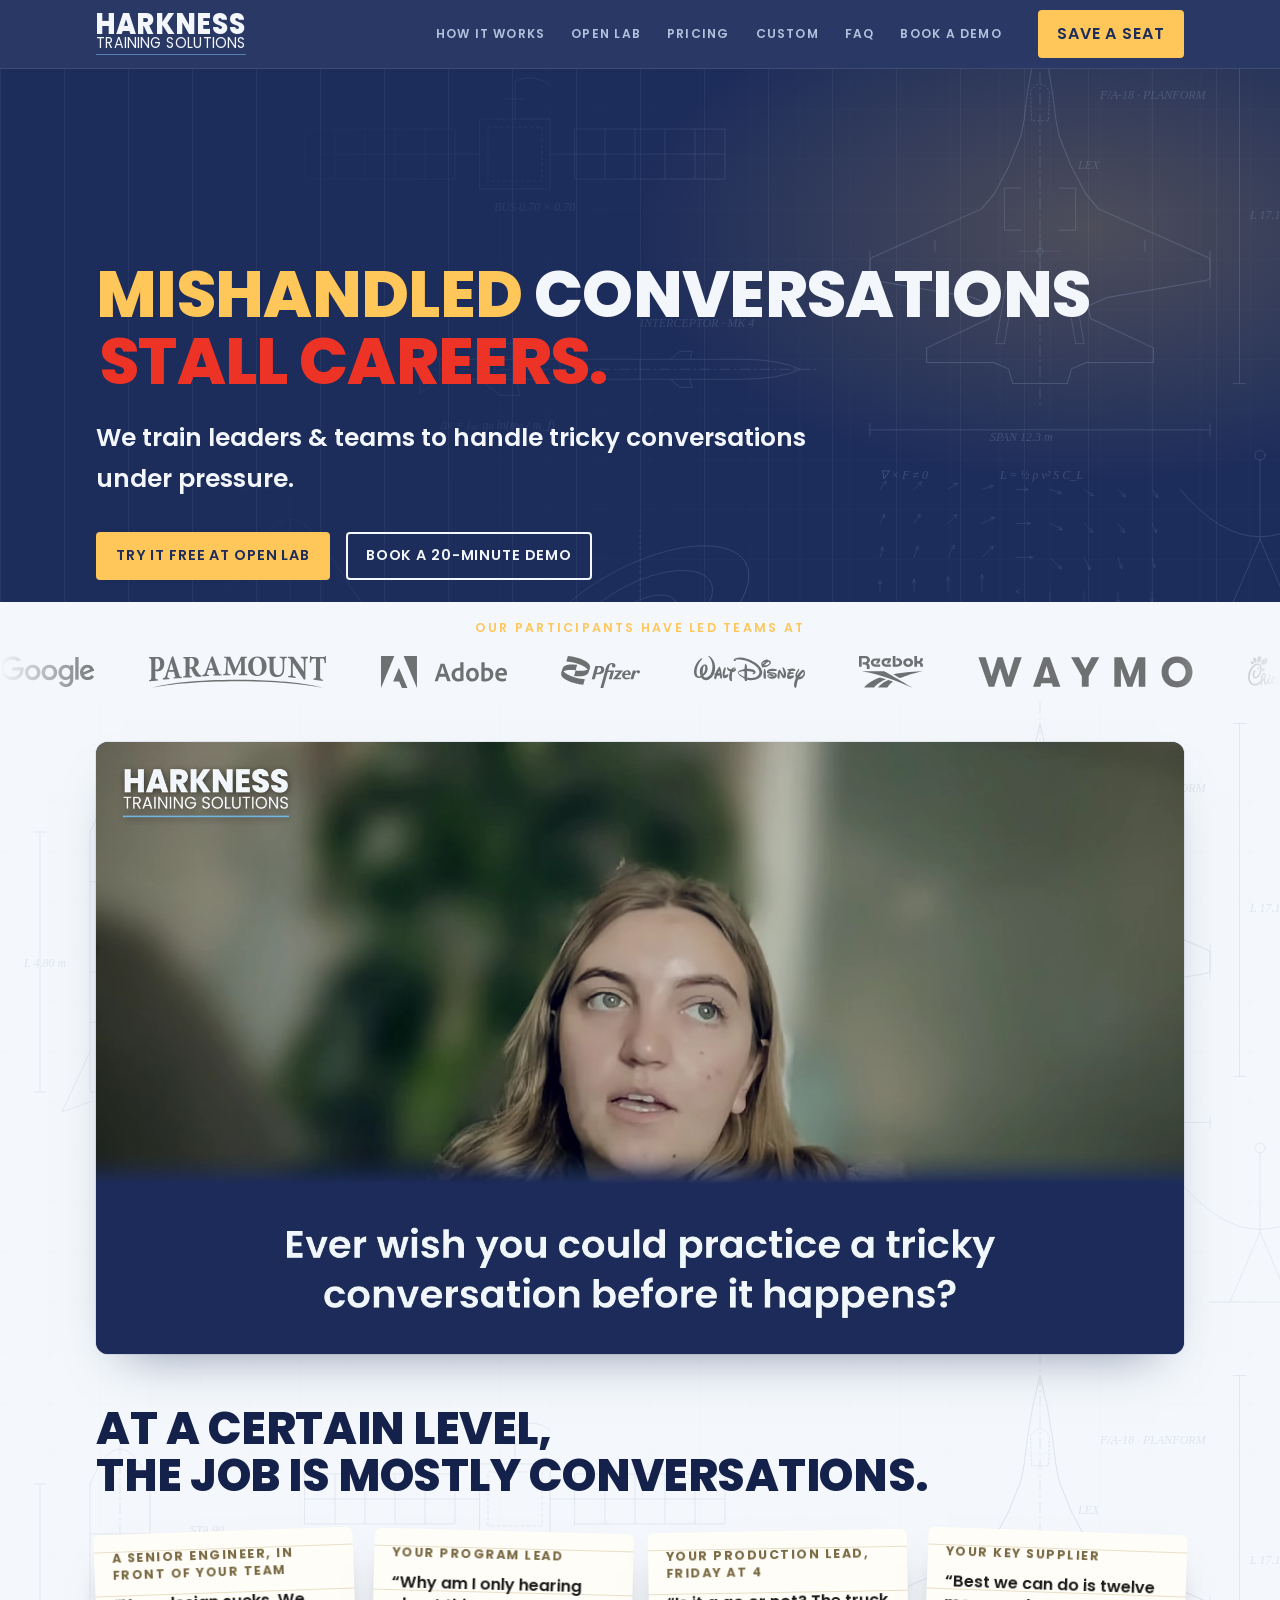
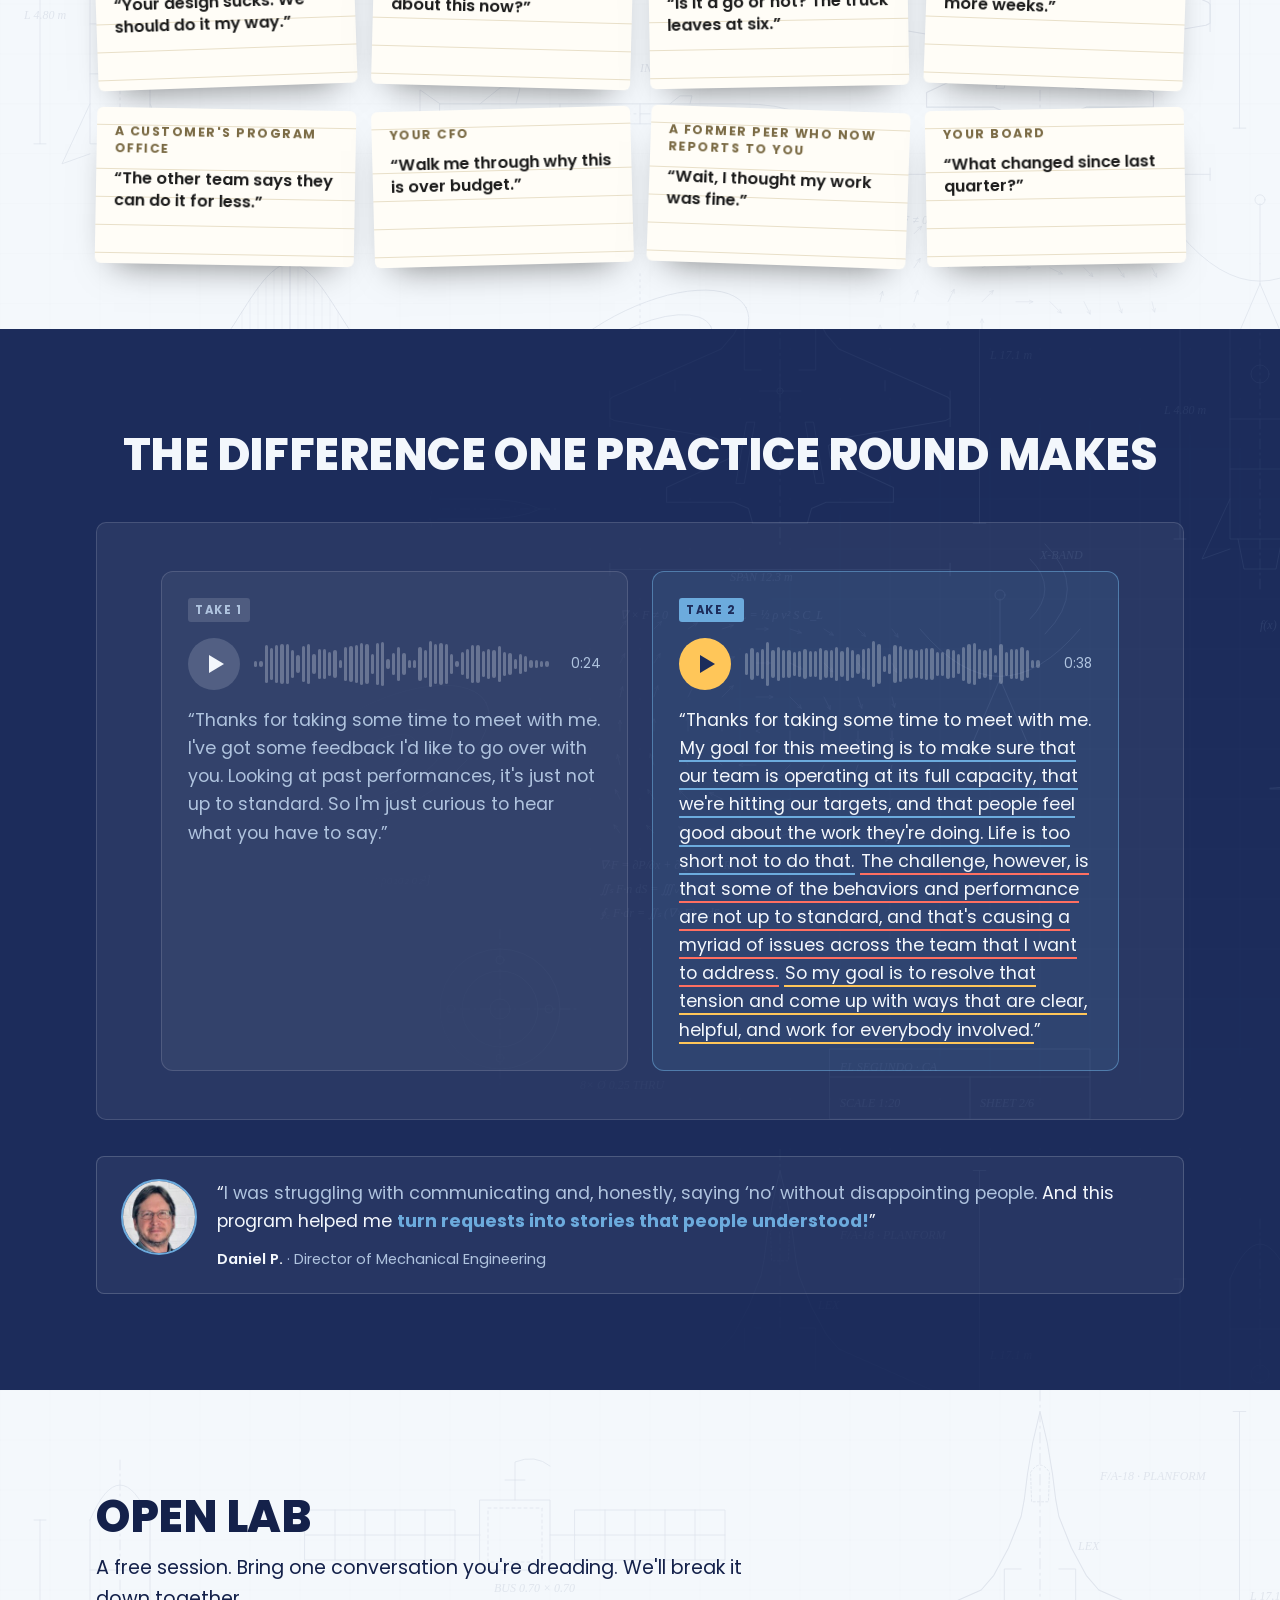
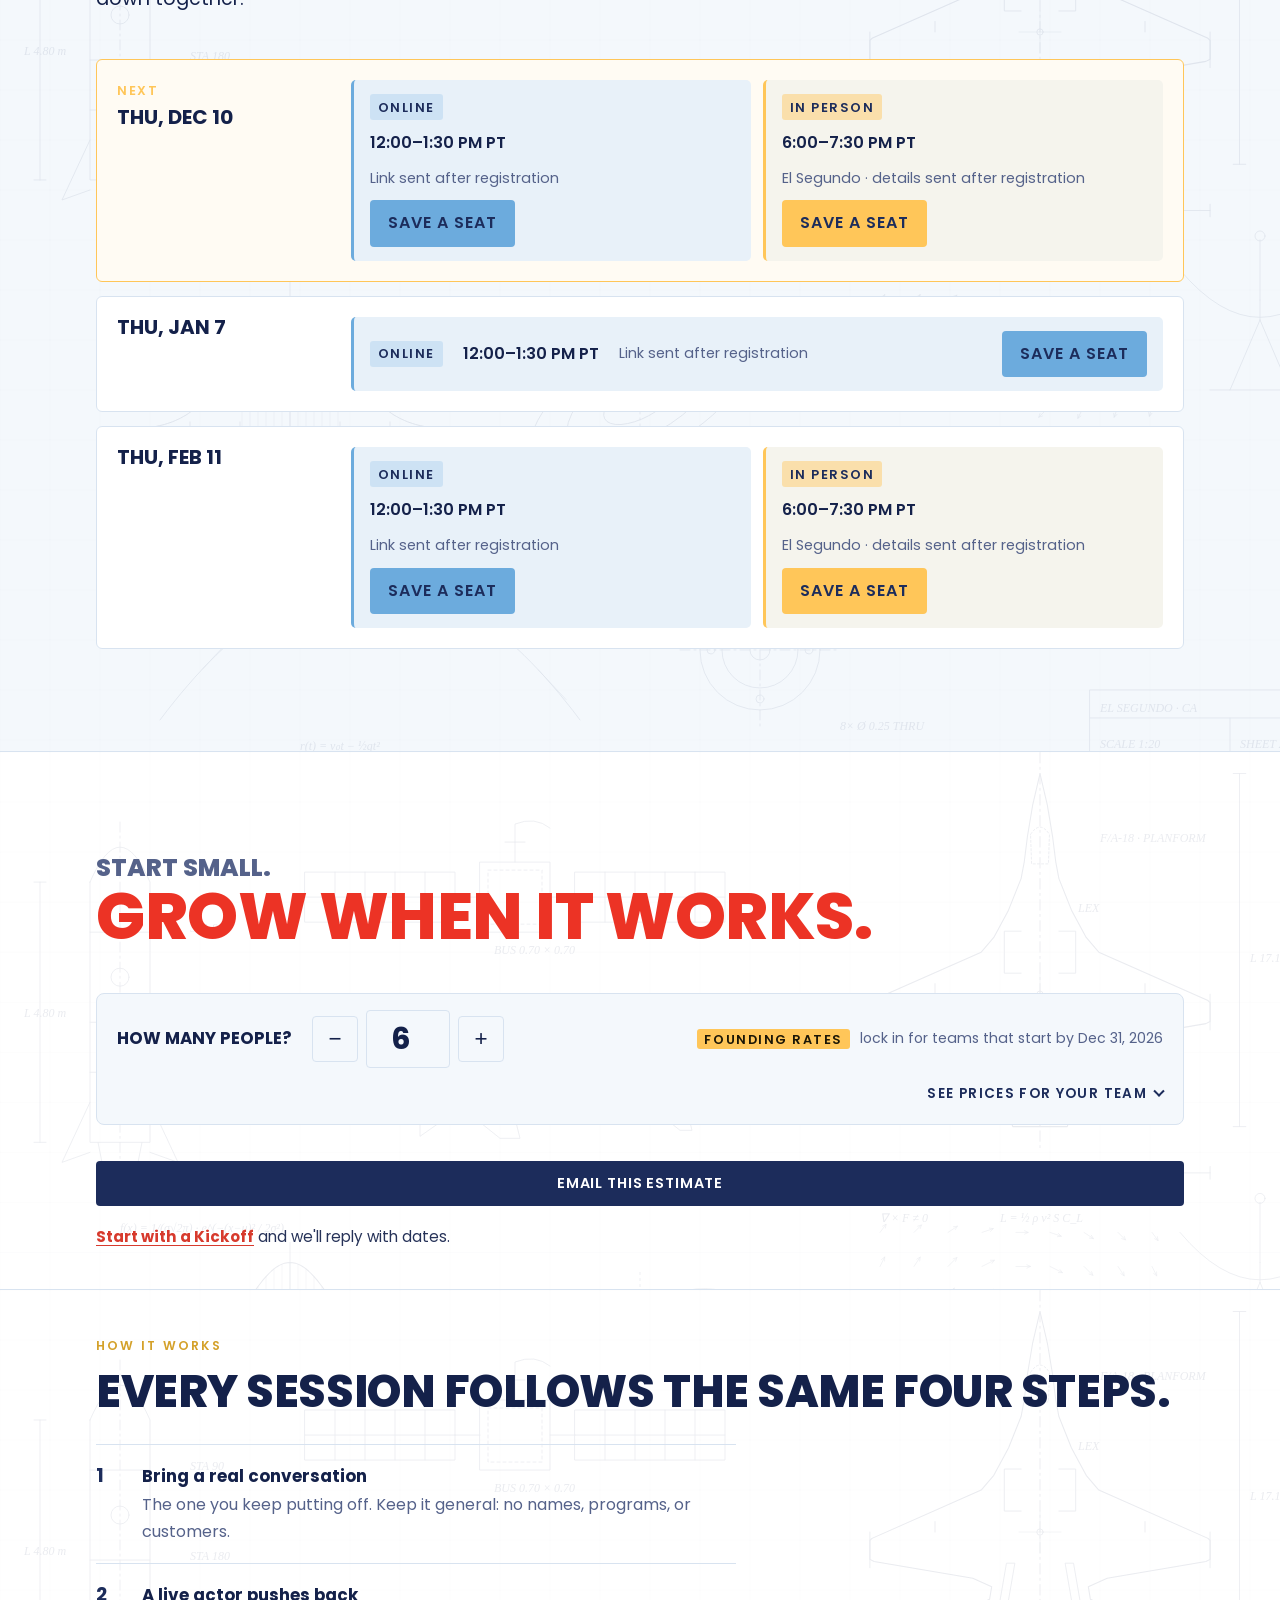
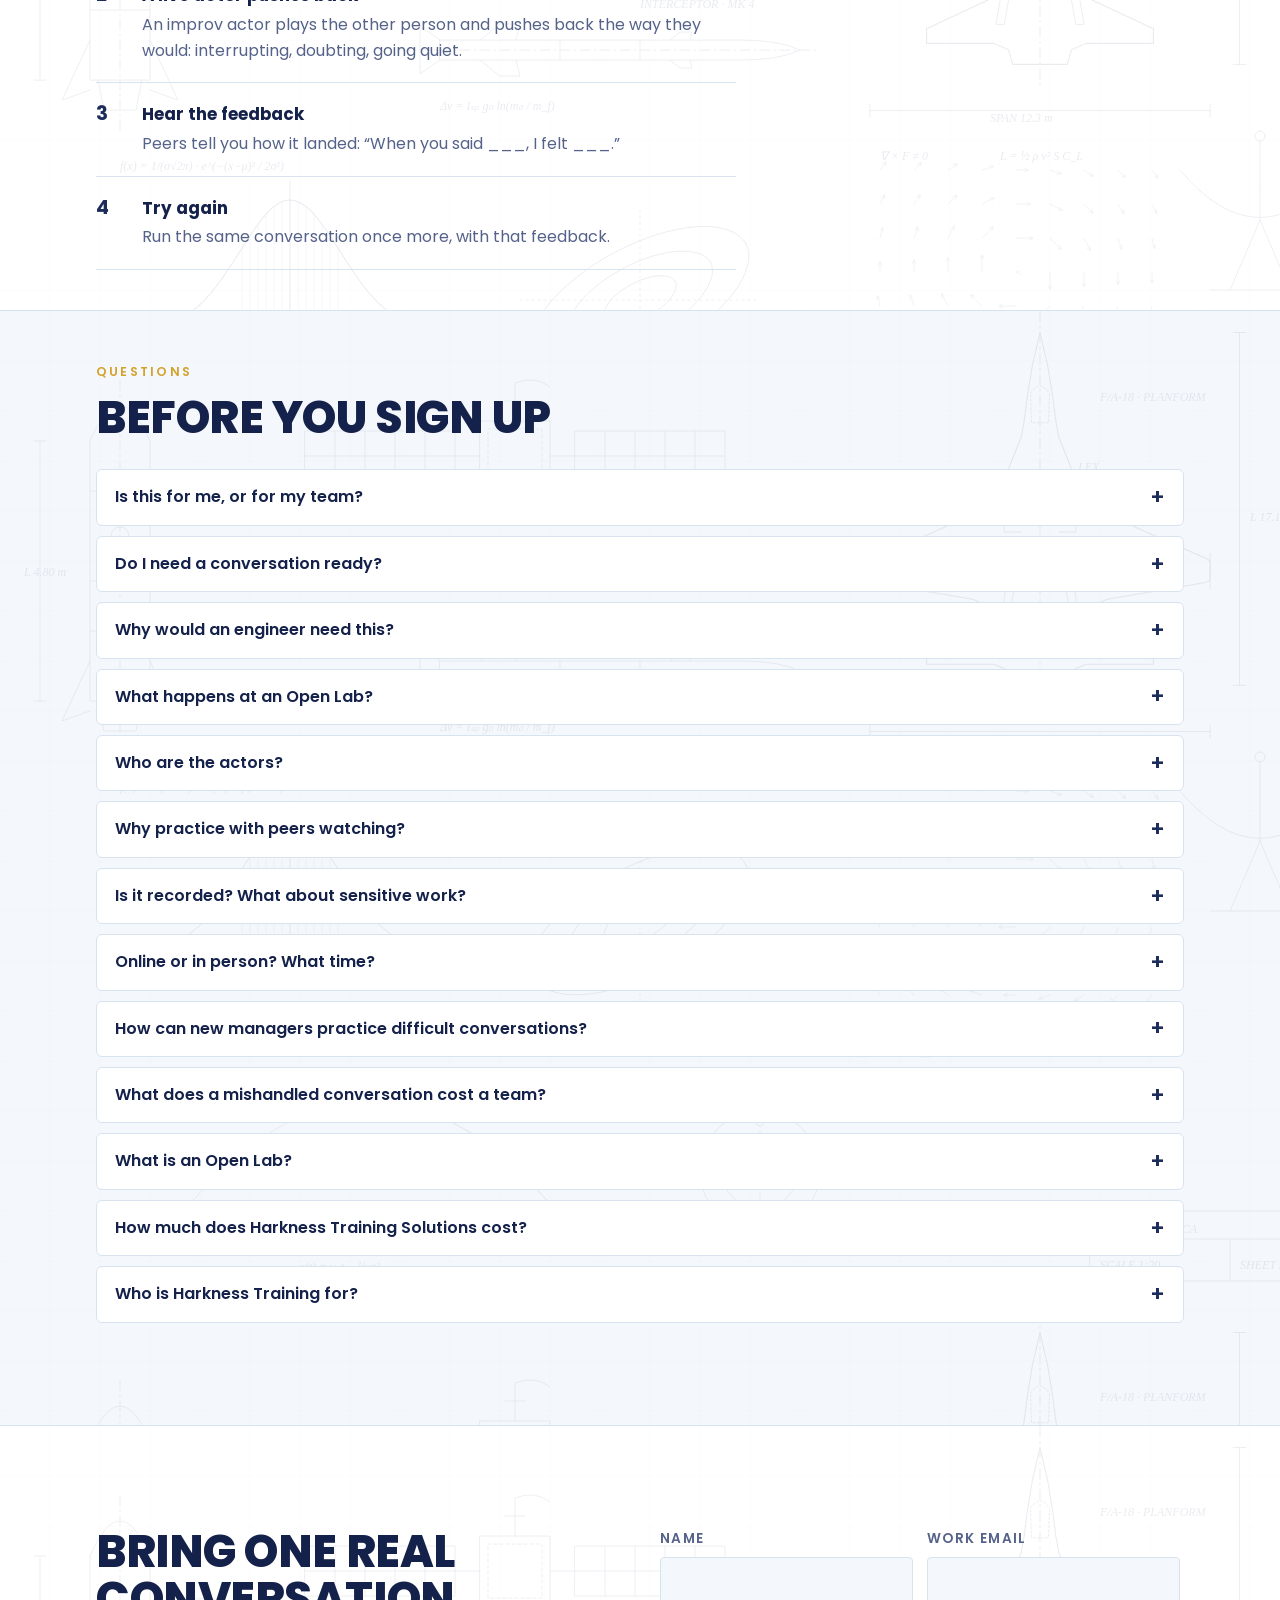
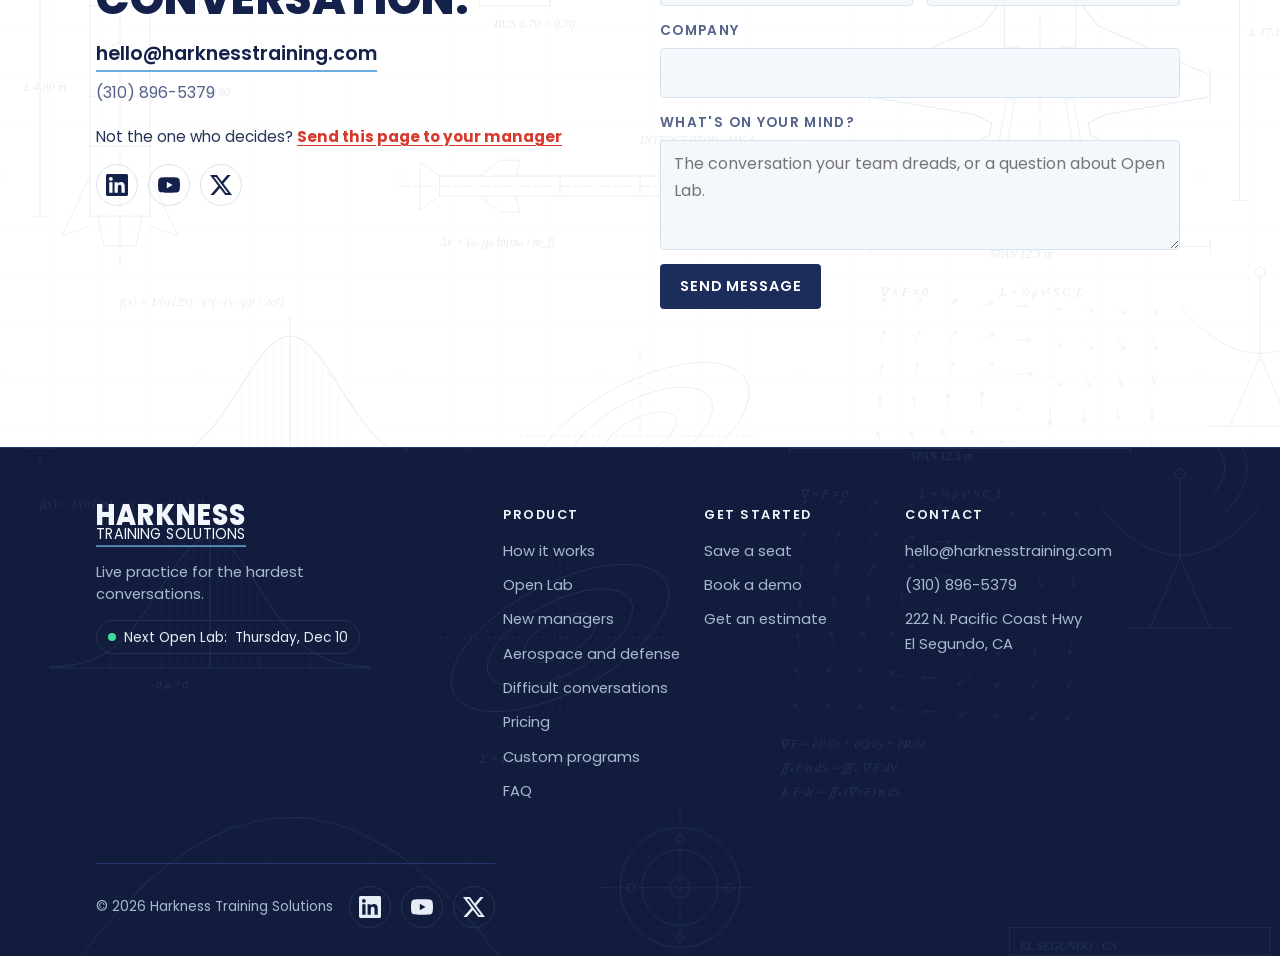
==== index.html @ 018c9e53 "Streamline the pricing list. Put the Kickoff credit on the facts line, shorten the Full Program fact" ====
<!doctype html>
<html lang="en">
<head>
<meta charset="utf-8">
<meta name="viewport" content="width=device-width, initial-scale=1, viewport-fit=cover">
<!-- Google tag (gtag.js) -->
<script async src="https://www.googletagmanager.com/gtag/js?id=G-5YFXNQWRPW"></script>
<script>
  window.dataLayer = window.dataLayer || [];
  function gtag(){dataLayer.push(arguments);}
  gtag('js', new Date());
  gtag('config', 'G-5YFXNQWRPW');
</script>
<title>Engineering Manager Training in El Segundo | Harkness</title>
<meta name="claude:viewport-fit-sides" content="cover">
<meta name="description" content="Train new engineering managers at South Bay aerospace, space, and defense companies to handle high-stakes conversations. Learn, practice, feedback. El Segundo.">
<link rel="canonical" href="https://harknesstraining.com/">
<link rel="alternate" type="text/plain" href="https://harknesstraining.com/llms.txt" title="Plain-language summary of Harkness Training Solutions">
<meta name="theme-color" content="#1C2C5B">
<link rel="icon" href="assets/favicon.svg" type="image/svg+xml">
<link rel="apple-touch-icon" href="assets/apple-touch-icon.png">
<meta property="og:type" content="website">
<meta property="og:site_name" content="Harkness Training Solutions">
<meta property="og:url" content="https://harknesstraining.com/">
<meta property="og:title" content="Engineering Manager Training in El Segundo | Harkness">
<meta property="og:description" content="Train new engineering managers at South Bay aerospace, space, and defense companies to handle high-stakes conversations. Learn, practice, feedback. El Segundo.">
<meta property="og:image" content="https://harknesstraining.com/assets/og.png">
<meta property="og:image:width" content="1200">
<meta property="og:image:height" content="630">
<meta property="og:image:alt" content="Harkness Training Solutions: Mishandled conversations stall careers.">
<meta name="twitter:card" content="summary_large_image">
<meta name="twitter:site" content="@harknesstrainin">
<meta name="twitter:title" content="Engineering Manager Training in El Segundo | Harkness">
<meta name="twitter:description" content="Train new engineering managers at South Bay aerospace, space, and defense companies to handle high-stakes conversations. Learn, practice, feedback. El Segundo.">
<meta name="twitter:image" content="https://harknesstraining.com/assets/og.png">
<link rel="preconnect" href="https://fonts.googleapis.com">
<link rel="preconnect" href="https://fonts.gstatic.com" crossorigin>
<link rel="stylesheet" href="https://fonts.googleapis.com/css2?family=Poppins:wght@400;500;600;700;800&display=swap">
<link rel="stylesheet" href="assets/site.css?v=59">
<link rel="prefetch" href="index.html"><link rel="prefetch" href="demo.html"><link rel="prefetch" href="custom.html">
<script src="assets/site.js?v=53"></script>
<script type="application/ld+json">
{
  "@context": "https://schema.org",
  "@graph": [
    {
      "@type": "Organization",
      "@id": "https://harknesstraining.com/#organization",
      "name": "Harkness Training Solutions",
      "alternateName": [
        "Harkness Training",
        "HTS"
      ],
      "url": "https://harknesstraining.com/",
      "description": "Practice-under-pressure training that helps leaders rehearse hard conversations before they are real. Mishandled conversations cost teams trust, talent, and time.",
      "email": "hello@harknesstraining.com",
      "telephone": "+13108965379",
      "logo": {
        "@type": "ImageObject",
        "url": "https://harknesstraining.com/assets/apple-touch-icon.png",
        "width": 180,
        "height": 180
      },
      "sameAs": [
        "https://www.linkedin.com/company/144037123",
        "https://www.youtube.com/@harknesstraining",
        "https://x.com/harknesstrainin",
        "https://www.instagram.com/harknesstraining"
      ]
    },
    {
      "@type": "ProfessionalService",
      "@id": "https://harknesstraining.com/#business",
      "name": "Harkness Training Solutions",
      "url": "https://harknesstraining.com/",
      "image": "https://harknesstraining.com/assets/og.png",
      "email": "hello@harknesstraining.com",
      "telephone": "+13108965379",
      "address": {
        "@type": "PostalAddress",
        "streetAddress": "222 N. Pacific Coast Hwy",
        "addressLocality": "El Segundo",
        "addressRegion": "CA",
        "addressCountry": "US"
      },
      "areaServed": [
        {
          "@type": "City",
          "name": "El Segundo"
        },
        {
          "@type": "AdministrativeArea",
          "name": "South Bay"
        },
        {
          "@type": "City",
          "name": "Los Angeles"
        }
      ],
      "parentOrganization": {
        "@id": "https://harknesstraining.com/#organization"
      }
    },
    {
      "@type": "Event",
      "name": "Open Lab (online)",
      "description": "Bring one conversation you're dreading. We'll break it down together. Online session.",
      "startDate": "2026-11-19T12:00:00-08:00",
      "endDate": "2026-11-19T13:30:00-08:00",
      "eventAttendanceMode": "https://schema.org/OnlineEventAttendanceMode",
      "eventStatus": "https://schema.org/EventScheduled",
      "isAccessibleForFree": true,
      "organizer": {
        "@id": "https://harknesstraining.com/#organization"
      },
      "location": {
        "@type": "VirtualLocation",
        "url": "https://harknesstraining.com/open-lab"
      }
    },
    {
      "@type": "Event",
      "name": "Open Lab (online)",
      "description": "Bring one conversation you're dreading. We'll break it down together. Online session.",
      "startDate": "2026-12-10T12:00:00-08:00",
      "endDate": "2026-12-10T13:30:00-08:00",
      "eventAttendanceMode": "https://schema.org/OnlineEventAttendanceMode",
      "eventStatus": "https://schema.org/EventScheduled",
      "isAccessibleForFree": true,
      "organizer": {
        "@id": "https://harknesstraining.com/#organization"
      },
      "location": {
        "@type": "VirtualLocation",
        "url": "https://harknesstraining.com/open-lab"
      }
    },
    {
      "@type": "Event",
      "name": "Open Lab (in person, El Segundo)",
      "description": "Bring one conversation you're dreading. We'll break it down together. In person in El Segundo; details sent after registration.",
      "startDate": "2026-12-10T18:00:00-08:00",
      "endDate": "2026-12-10T19:30:00-08:00",
      "eventAttendanceMode": "https://schema.org/OfflineEventAttendanceMode",
      "eventStatus": "https://schema.org/EventScheduled",
      "isAccessibleForFree": true,
      "organizer": {
        "@id": "https://harknesstraining.com/#organization"
      },
      "location": {
        "@type": "Place",
        "name": "El Segundo",
        "address": {
          "@type": "PostalAddress",
          "addressLocality": "El Segundo",
          "addressRegion": "CA",
          "addressCountry": "US"
        }
      }
    },
    {
      "@type": "Event",
      "name": "Open Lab (online)",
      "description": "Bring one conversation you're dreading. We'll break it down together. Online session.",
      "startDate": "2027-01-07T12:00:00-08:00",
      "endDate": "2027-01-07T13:30:00-08:00",
      "eventAttendanceMode": "https://schema.org/OnlineEventAttendanceMode",
      "eventStatus": "https://schema.org/EventScheduled",
      "isAccessibleForFree": true,
      "organizer": {
        "@id": "https://harknesstraining.com/#organization"
      },
      "location": {
        "@type": "VirtualLocation",
        "url": "https://harknesstraining.com/open-lab"
      }
    },
    {
      "@type": "Service",
      "@id": "https://harknesstraining.com/#service-open-lab",
      "name": "Open Lab",
      "serviceType": "Difficult conversation practice",
      "description": "A free 90-minute session. Bring one conversation you are dreading, or watch. Learn a simple storytelling framework, practice it with an improv actor, and hear how it landed from peers.",
      "url": "https://harknesstraining.com/open-lab",
      "provider": {
        "@id": "https://harknesstraining.com/#organization"
      },
      "areaServed": [
        {
          "@type": "City",
          "name": "El Segundo"
        },
        {
          "@type": "AdministrativeArea",
          "name": "South Bay"
        }
      ],
      "offers": {
        "@type": "Offer",
        "name": "Open Lab",
        "price": "0",
        "priceCurrency": "USD",
        "availability": "https://schema.org/InStock",
        "url": "https://harknesstraining.com/open-lab",
        "description": "Free. 90 minutes. Online at 12:00–1:30 PM Pacific, and once a month in person in El Segundo at 6:00–7:30 PM Pacific."
      }
    },
    {
      "@type": "Service",
      "@id": "https://harknesstraining.com/#service-demo",
      "name": "Team demo",
      "serviceType": "Difficult conversation practice",
      "description": "A free 20-minute demo for teams that want to see the practice before a Kickoff.",
      "url": "https://harknesstraining.com/demo",
      "provider": {
        "@id": "https://harknesstraining.com/#organization"
      },
      "offers": {
        "@type": "Offer",
        "name": "Team demo",
        "price": "0",
        "priceCurrency": "USD",
        "availability": "https://schema.org/InStock",
        "url": "https://harknesstraining.com/demo",
        "description": "Free. 20 minutes."
      }
    },
    {
      "@type": "Service",
      "@id": "https://harknesstraining.com/#service-kickoff",
      "name": "Kickoff",
      "serviceType": "Difficult conversation practice",
      "description": "One 75-minute session for a team. The fee is credited in full toward the Pilot.",
      "url": "https://harknesstraining.com/#programs",
      "provider": {
        "@id": "https://harknesstraining.com/#organization"
      },
      "offers": {
        "@type": "Offer",
        "name": "Kickoff",
        "price": "150",
        "priceCurrency": "USD",
        "availability": "https://schema.org/InStock",
        "priceValidUntil": "2026-12-31",
        "url": "https://harknesstraining.com/#programs",
        "description": "$150 per person. One 75-minute session, credited in full toward the Pilot. Founding rate for teams that start by Dec 31, 2026. Teams of 15 to 20 people get 10% off."
      }
    },
    {
      "@type": "Service",
      "@id": "https://harknesstraining.com/#service-pilot",
      "name": "Pilot",
      "serviceType": "Difficult conversation practice",
      "description": "Three sessions over weeks 1–3.",
      "url": "https://harknesstraining.com/#programs",
      "provider": {
        "@id": "https://harknesstraining.com/#organization"
      },
      "offers": {
        "@type": "Offer",
        "name": "Pilot",
        "price": "650",
        "priceCurrency": "USD",
        "availability": "https://schema.org/InStock",
        "priceValidUntil": "2026-12-31",
        "url": "https://harknesstraining.com/#programs",
        "description": "$650 per person. Three sessions. Founding rate for teams that start by Dec 31, 2026. Teams of 15 to 20 people get 10% off."
      }
    },
    {
      "@type": "Service",
      "@id": "https://harknesstraining.com/#service-full",
      "name": "Full Program",
      "serviceType": "Difficult conversation practice",
      "description": "Five sessions, with a before-and-after results report.",
      "url": "https://harknesstraining.com/#programs",
      "provider": {
        "@id": "https://harknesstraining.com/#organization"
      },
      "offers": {
        "@type": "Offer",
        "name": "Full Program",
        "price": "2500",
        "priceCurrency": "USD",
        "availability": "https://schema.org/InStock",
        "priceValidUntil": "2026-12-31",
        "url": "https://harknesstraining.com/#programs",
        "description": "$2,500 per person. Five sessions, with a before-and-after results report. Founding rate for teams that start by Dec 31, 2026. Teams of 15 to 20 people get 10% off."
      }
    },
    {
      "@type": "Service",
      "@id": "https://harknesstraining.com/#service-practice-lab",
      "name": "Practice Lab",
      "serviceType": "Difficult conversation practice",
      "description": "Two sessions a month, to keep the skill sharp. The team rate does not apply.",
      "url": "https://harknesstraining.com/#programs",
      "provider": {
        "@id": "https://harknesstraining.com/#organization"
      },
      "offers": {
        "@type": "Offer",
        "name": "Practice Lab",
        "price": "395",
        "priceCurrency": "USD",
        "availability": "https://schema.org/InStock",
        "priceValidUntil": "2026-12-31",
        "url": "https://harknesstraining.com/#programs",
        "description": "$395 per person per month. Two sessions a month.",
        "priceSpecification": {
          "@type": "UnitPriceSpecification",
          "price": "395",
          "priceCurrency": "USD",
          "unitText": "per person per month",
          "referenceQuantity": {
            "@type": "QuantitativeValue",
            "value": "1",
            "unitCode": "MON"
          }
        }
      }
    },
    {
      "@type": "Service",
      "@id": "https://harknesstraining.com/#service-custom",
      "name": "Custom program",
      "serviceType": "Difficult conversation practice",
      "description": "Scenarios written from the conversations a team's leaders keep facing. Actors are briefed to push back the way those people do. The team sets the schedule. Quoted per team; no public list price.",
      "url": "https://harknesstraining.com/custom",
      "provider": {
        "@id": "https://harknesstraining.com/#organization"
      },
      "offers": {
        "@type": "Offer",
        "name": "Custom program",
        "availability": "https://schema.org/InStock",
        "url": "https://harknesstraining.com/custom",
        "description": "Quoted for the team. No public list price."
      }
    },
    {
      "@type": "FAQPage",
      "@id": "https://harknesstraining.com/#faq",
      "url": "https://harknesstraining.com/#faq",
      "isPartOf": {
        "@id": "https://harknesstraining.com/#organization"
      },
      "mainEntity": [
        {
          "@type": "Question",
          "name": "Is this for me, or for my team?",
          "acceptedAnswer": {
            "@type": "Answer",
            "text": "Both. A mishandled conversation costs the person who has it and the team around them. Individual leaders start at a free Open Lab and can join the monthly Practice Lab. Teams start with a free 20-minute demo or a Kickoff, then a Pilot or the Full Program."
          }
        },
        {
          "@type": "Question",
          "name": "Do I need a conversation ready?",
          "acceptedAnswer": {
            "@type": "Answer",
            "text": "It helps. Bring the one you keep putting off: that's usually the one most likely to go wrong. Keep it general, with no names, programs or customers. If you'd rather watch, tick “I'd rather watch this time” when you save a seat."
          }
        },
        {
          "@type": "Question",
          "name": "Why would an engineer need this?",
          "acceptedAnswer": {
            "@type": "Answer",
            "text": "At a certain level, the job is mostly conversations. A mishandled one can sink a good design, hide a risk until it's late, or cost you a good engineer. You were promoted for your technical judgment. Nobody trained you for the conversation where you have to defend it."
          }
        },
        {
          "@type": "Question",
          "name": "What happens at an Open Lab?",
          "acceptedAnswer": {
            "@type": "Answer",
            "text": "We start with why conversations get mishandled, then spend 5 to 10 minutes on a simple storytelling framework. Then the hot seat: one person runs a conversation they're dreading with an improv actor, the room gives feedback (“When you said ___, I felt ___”), and they run it again with the feedback."
          }
        },
        {
          "@type": "Question",
          "name": "Who are the actors?",
          "acceptedAnswer": {
            "@type": "Answer",
            "text": "Improv actors, briefed to push back the way the other person would: interrupting, doubting, going quiet. Pressure is where conversations get mishandled, so that's where we practice."
          }
        },
        {
          "@type": "Question",
          "name": "Why practice with peers watching?",
          "acceptedAnswer": {
            "@type": "Answer",
            "text": "Most mishandled conversations go uncorrected because nobody tells you how your words landed. Here, everyone does. Each observer writes a 4×6 card: “When you said ___, I felt ___.” Then you go again."
          }
        },
        {
          "@type": "Question",
          "name": "Is it recorded? What about sensitive work?",
          "acceptedAnswer": {
            "@type": "Answer",
            "text": "Sessions are recorded so you can see exactly where a conversation turned. Keep scenarios general and unclassified: no program names, customers or export-controlled details."
          }
        },
        {
          "@type": "Question",
          "name": "Online or in person? What time?",
          "acceptedAnswer": {
            "@type": "Answer",
            "text": "Both, because hard conversations happen on video and across the table. Every Open Lab has an online session at noon Pacific. Once a month there's also an in-person session in El Segundo at 6 PM Pacific. Team sessions run online, at your site, or in El Segundo."
          }
        },
        {
          "@type": "Question",
          "name": "How can new managers practice difficult conversations?",
          "acceptedAnswer": {
            "@type": "Answer",
            "text": "Bring the conversation you keep putting off to a free Open Lab, or practice it with your team in a Kickoff, Pilot, or the Full Program. A session is the same shape either way. You spend 5 to 10 minutes on a simple storytelling framework, then one person runs the conversation with an improv actor who pushes back. Peers say how it landed (“When you said ___, I felt ___”), and you run it again. If you'd rather watch, you can."
          }
        },
        {
          "@type": "Question",
          "name": "What does a mishandled conversation cost a team?",
          "acceptedAnswer": {
            "@type": "Answer",
            "text": "Trust, talent, and time. It costs the person who has it and the team around them. A mishandled conversation can stall a decision, hide a risk until it's late, or cost the team a good engineer."
          }
        },
        {
          "@type": "Question",
          "name": "What is an Open Lab?",
          "acceptedAnswer": {
            "@type": "Answer",
            "text": "Open Lab is free and runs 90 minutes. It starts with why conversations get mishandled, then 5 to 10 minutes on a storytelling framework: character, goal, challenge, resolution. One person practices a conversation they are dreading with an improv actor, the room gives feedback, and they run it again. Upcoming online sessions are 12:00–1:30 PM Pacific on Thursday, November 19, 2026; Thursday, December 10, 2026; and Thursday, January 7, 2027. December 10 also has an in-person session in El Segundo at 6:00–7:30 PM Pacific."
          }
        },
        {
          "@type": "Question",
          "name": "How much does Harkness Training Solutions cost?",
          "acceptedAnswer": {
            "@type": "Answer",
            "text": "Open Lab is free. A demo for teams is free and runs 20 minutes. Founding rates lock in for teams that start by Dec 31, 2026. Per person: Kickoff $150 (one 75-minute session, credited in full toward the Pilot), Pilot $650 (three sessions), Full Program $2,500 (five sessions, with a before-and-after results report), Practice Lab $395 a month (two sessions a month). Teams of 15 to 20 people get 10% off the Kickoff, Pilot, and Full Program. Over 20 people, ask for a cohort quote. Custom programs are quoted."
          }
        },
        {
          "@type": "Question",
          "name": "Who is Harkness Training for?",
          "acceptedAnswer": {
            "@type": "Answer",
            "text": "Leaders who have hard conversations to handle, especially new managers. Many of them work at hard-tech companies in the South Bay: space, defense, and aerospace. An individual can start at a free Open Lab. A team can start with a free 20-minute demo or a Kickoff."
          }
        }
      ]
    }
  ]
}
</script>
</head>
<body>
<a class="skip" href="#main">Skip to content</a>
<header class="topbar">
  <div class="wrap bar">
    <a class="mark" href="#top" aria-label="Harkness Training Solutions home">
      <svg viewBox="0 0 512 146" width="168" height="48" role="img" aria-label="Harkness Training Solutions"><text x="0" y="70" font-family="Poppins, sans-serif" font-weight="800" font-size="100" textLength="512" lengthAdjust="spacingAndGlyphs" fill="currentColor">HARKNESS</text><text x="0" y="120" font-family="Poppins, sans-serif" font-weight="400" font-size="51.6" textLength="512" lengthAdjust="spacingAndGlyphs" fill="currentColor">TRAINING SOLUTIONS</text><rect x="0" y="141" width="512" height="5" fill="#6CABDD"></rect></svg>
    </a>
    <nav class="tabs" aria-label="Main">
      <a class="tab" href="#how">How it works</a>
      <a class="tab" href="open-lab.html">Open Lab</a>
      <a class="tab" href="#programs">Pricing</a>
      <a class="tab" href="custom.html">Custom</a>
      <a class="tab" href="#faq">FAQ</a>
      <a class="tab" href="demo.html">Book a demo</a>
    </nav>
    <a class="btn btn-hot seat" href="#open-lab">Save a seat</a>
  </div>
</header>
<main id="main">
<section class="hero" aria-label="Introduction">
  <div class="wrap">
    <div class="hero-grid solo" id="top">
      <div>
        <h1 class="h-two h-rotl"><span><em>Mishandled</em> conversations</span> <span><span class="rot" data-words="poison culture|erode trust|waste capital|stall careers|breed resentment|ruin reputations|leave scars|follow you" aria-hidden="true"><span>poison culture.</span></span><span class="sr-only">poison culture, erode trust, waste capital, stall careers, breed resentment, ruin reputations, leave scars and follow you.</span></span></h1>
        <p class="pos">We train leaders &amp; teams to handle tricky conversations under pressure.</p>
        <div class="cta-row doors">
          <a class="btn btn-hot" href="open-lab.html">Try it free at Open Lab</a>
          <a class="btn btn-ghost" href="demo.html">Book a 20-minute demo</a>
        </div>
      </div>
    </div>
  </div>
</section>

  <section class="logo-band" aria-labelledby="logo-band-h">
    <h2 id="logo-band-h">Our participants have led teams at</h2>
    <div class="logo-marquee">
      <div class="logo-track">
        <ul class="logo-set">
          <li><img src="assets/logos/google.svg" alt="Google" width="83" height="28" loading="lazy"></li>
          <li><img src="assets/logos/paramount.svg" alt="Paramount" width="156" height="28" loading="lazy"></li>
          <li><img src="assets/logos/adobe.svg" alt="Adobe" width="111" height="28" loading="lazy"></li>
          <li><img src="assets/logos/pfizer.svg" alt="Pfizer" width="68" height="28" loading="lazy"></li>
          <li><img src="assets/logos/disney.svg" alt="Disney" width="98" height="28" loading="lazy"></li>
          <li><img src="assets/logos/reebok.svg" alt="Reebok" width="56" height="28" loading="lazy"></li>
          <li><img src="assets/logos/waymo.svg" alt="Waymo" width="216" height="32" loading="lazy"></li>
          <li><img src="assets/logos/chick-fil-a.svg" alt="Chick-fil-A" width="62" height="28" loading="lazy"></li>
          <li><span class="logo-word" role="img" aria-label="Blavity Inc.">Blavity</span></li>
          <li><span class="logo-word" role="img" aria-label="Maranatha High School">Maranatha High School</span></li>
          <li><span class="logo-word" role="img" aria-label="Trinity University">Trinity University</span></li>
          <li><span class="logo-word" role="img" aria-label="WKS Restaurant Group">WKS Restaurant Group</span></li>
          <li><span class="logo-word" role="img" aria-label="U.S. Army">U.S. Army</span></li>
          <li><span class="logo-word" role="img" aria-label="U.S. Navy">U.S. Navy</span></li>
        </ul>
        <ul class="logo-set" aria-hidden="true">
          <li><img src="assets/logos/google.svg" alt="" width="83" height="28" loading="lazy"></li>
          <li><img src="assets/logos/paramount.svg" alt="" width="156" height="28" loading="lazy"></li>
          <li><img src="assets/logos/adobe.svg" alt="" width="111" height="28" loading="lazy"></li>
          <li><img src="assets/logos/pfizer.svg" alt="" width="68" height="28" loading="lazy"></li>
          <li><img src="assets/logos/disney.svg" alt="" width="98" height="28" loading="lazy"></li>
          <li><img src="assets/logos/reebok.svg" alt="" width="56" height="28" loading="lazy"></li>
          <li><img src="assets/logos/waymo.svg" alt="" width="216" height="32" loading="lazy"></li>
          <li><img src="assets/logos/chick-fil-a.svg" alt="" width="62" height="28" loading="lazy"></li>
          <li><span class="logo-word" aria-hidden="true">Blavity</span></li>
          <li><span class="logo-word" aria-hidden="true">Maranatha High School</span></li>
          <li><span class="logo-word" aria-hidden="true">Trinity University</span></li>
          <li><span class="logo-word" aria-hidden="true">WKS Restaurant Group</span></li>
          <li><span class="logo-word" aria-hidden="true">U.S. Army</span></li>
          <li><span class="logo-word" aria-hidden="true">U.S. Navy</span></li>
        </ul>
      </div>
    </div>
  </section>

  <section class="session-vid" id="session" aria-label="A Harkness session">
    <div class="wrap">
      <figure class="sv-frame">
        <video class="sv-video" muted playsinline loop preload="none" disablepictureinpicture
               poster="assets/hts-session-loop-poster.jpg?v=5" width="1920" height="1080" data-hts-video
               aria-label="Silent loop of a Harkness session: leaders practice a high-stakes conversation">
          <source media="(max-width: 600px)" data-src="assets/hts-session-loop-4x5.webm?v=5" type="video/webm">
          <source media="(max-width: 600px)" data-src="assets/hts-session-loop-4x5.mp4?v=5" type="video/mp4">
          <source data-src="assets/hts-session-loop.webm?v=5" type="video/webm">
          <source data-src="assets/hts-session-loop.mp4?v=5" type="video/mp4">
        </video>
      </figure>
    </div>
  </section>

  <section class="gap-sec">
    <div class="wrap">
      <h2 class="h-level">At a certain level,<br>the job is mostly conversations.</h2>
      <div class="deck" aria-label="Conversations across eight business functions">
        <a class="dcard" href="#open-lab" style="--r:-2deg"><span class="dc-in">
          <span class="dc-face dc-front"><span class="dc-who">A senior engineer, in front of your team</span><span class="dc-line">“Your design sucks. We should do it my way.”</span></span>
          <span class="dc-face dc-back"><span class="dc-prob">Decisions stall in turf wars.</span><span class="dc-go">Practice it <i aria-hidden="true">→</i></span></span>
        </span></a>
        <a class="dcard" href="#open-lab" style="--r:1.5deg"><span class="dc-in">
          <span class="dc-face dc-front"><span class="dc-who">Your program lead</span><span class="dc-line">“Why am I only hearing about this now?”</span></span>
          <span class="dc-face dc-back"><span class="dc-prob">Bad news arrives too late.</span><span class="dc-go">Practice it <i aria-hidden="true">→</i></span></span>
        </span></a>
        <a class="dcard" href="#open-lab" style="--r:-1deg"><span class="dc-in">
          <span class="dc-face dc-front"><span class="dc-who">Your production lead, Friday at 4</span><span class="dc-line">“Is it a go or not? The truck leaves at six.”</span></span>
          <span class="dc-face dc-back"><span class="dc-prob">Rushed yeses become rework.</span><span class="dc-go">Practice it <i aria-hidden="true">→</i></span></span>
        </span></a>
        <a class="dcard" href="#open-lab" style="--r:2deg"><span class="dc-in">
          <span class="dc-face dc-front"><span class="dc-who">Your key supplier</span><span class="dc-line">“Best we can do is twelve more weeks.”</span></span>
          <span class="dc-face dc-back"><span class="dc-prob">Vague escalations, late parts.</span><span class="dc-go">Practice it <i aria-hidden="true">→</i></span></span>
        </span></a>
        <a class="dcard" href="#open-lab" style="--r:1deg"><span class="dc-in">
          <span class="dc-face dc-front"><span class="dc-who">A customer's program office</span><span class="dc-line">“The other team says they can do it for less.”</span></span>
          <span class="dc-face dc-back"><span class="dc-prob">Deals stall under pushback.</span><span class="dc-go">Practice it <i aria-hidden="true">→</i></span></span>
        </span></a>
        <a class="dcard" href="#open-lab" style="--r:-1.5deg"><span class="dc-in">
          <span class="dc-face dc-front"><span class="dc-who">Your CFO</span><span class="dc-line">“Walk me through why this is over budget.”</span></span>
          <span class="dc-face dc-back"><span class="dc-prob">Overruns surface too late.</span><span class="dc-go">Practice it <i aria-hidden="true">→</i></span></span>
        </span></a>
        <a class="dcard" href="#open-lab" style="--r:2deg"><span class="dc-in">
          <span class="dc-face dc-front"><span class="dc-who">A former peer who now reports to you</span><span class="dc-line">“Wait, I thought my work was fine.”</span></span>
          <span class="dc-face dc-back"><span class="dc-prob">Unsaid feedback becomes resignations.</span><span class="dc-go">Practice it <i aria-hidden="true">→</i></span></span>
        </span></a>
        <a class="dcard" href="#open-lab" style="--r:-1deg"><span class="dc-in">
          <span class="dc-face dc-front"><span class="dc-who">Your board</span><span class="dc-line">“What changed since last quarter?”</span></span>
          <span class="dc-face dc-back"><span class="dc-prob">Softened updates, worse decisions.</span><span class="dc-go">Practice it <i aria-hidden="true">→</i></span></span>
        </span></a>
      </div>
    </div>
  </section>

  <section class="takes-sec">
    <div class="wrap">
      <h2 class="center">The difference one practice round makes</h2>
      <figure class="voice wide real" data-sample>
        <div class="tk-grid">
          <article class="tk" data-player>
            <header><span class="vq-k">Take 1</span></header>
            <div class="pl">
              <button type="button" class="play" aria-label="Play Take 1"><i aria-hidden="true"></i></button>
              <div class="wf" data-peaks="12,15,81,70,81,86,87,63,40,77,85,45,65,67,51,63,16,72,78,82,91,85,42,93,96,20,49,72,46,19,16,74,60,100,86,91,87,42,15,50,65,82,83,58,66,60,80,51,48,21,44,35,19,16,15,14" role="slider" tabindex="0" aria-label="Take 1 position" aria-valuemin="0" aria-valuemax="100" aria-valuenow="0"></div>
              <span class="tm">0:24</span>
            </div>
            <audio preload="metadata" data-src="assets/take1.mp3"></audio>
            <p class="tx">“Thanks for taking some time to meet with me. I've got some feedback I'd like to go over with you. Looking at past performances, it's just not up to standard. So I'm just curious to hear what you have to say.”</p>
          </article>
          <article class="tk tk2" data-player>
            <header><span class="vq-k">Take 2</span></header>
            <div class="pl">
              <button type="button" class="play" aria-label="Play Take 2"><i aria-hidden="true"></i></button>
              <div class="wf" data-peaks="49,71,52,64,95,63,74,61,63,51,55,66,58,58,69,60,62,75,58,75,63,43,66,70,100,88,36,43,84,78,67,66,63,65,68,70,53,51,64,60,42,76,88,91,65,60,68,38,85,51,67,66,75,61,19,18" role="slider" tabindex="0" aria-label="Take 2 position" aria-valuemin="0" aria-valuemax="100" aria-valuenow="0"></div>
              <span class="tm">0:38</span>
            </div>
            <audio preload="metadata" data-src="assets/take2.mp3"></audio>
            <p class="tx">“Thanks for taking some time to meet with me. <mark class="bg">My goal for this meeting is to make sure that our team is operating at its full capacity, that we're hitting our targets, and that people feel good about the work they're doing. Life is too short not to do that.</mark> <mark class="bc">The challenge, however, is that some of the behaviors and performance are not up to standard, and that's causing a myriad of issues across the team that I want to address.</mark> <mark class="br">So my goal is to resolve that tension and come up with ways that are clear, helpful, and work for everybody involved.</mark>”</p>
          </article>
        </div>
      </figure>
      <figure class="quote-card">
        <img class="qc-photo" src="assets/daniel.jpg?v=2" alt="Daniel P., Director of Mechanical Engineering" width="76" height="76" loading="lazy">
        <div class="qc-body">
          <blockquote><p>“<span class="qc-before">I was struggling with communicating and, honestly, saying ‘no’ without disappointing people.</span> And this program helped me <strong>turn requests into stories that people understood!</strong>”</p></blockquote>
          <figcaption><b>Daniel P.</b> · Director of Mechanical Engineering</figcaption>
        </div>
      </figure>
    </div>
  </section>

  <section class="light" id="open-lab">
    <span id="open-night" class="anchor-alias" aria-hidden="true"></span>
    <div class="wrap">
      <h2>Open Lab</h2>
      <p class="lede open-lede">A free session. Bring one conversation you're dreading. We'll break it down together.</p>
      <ol class="dates" data-schedule data-count="3"></ol>
    </div>
  </section>

  <section class="fw" id="programs">
    <div class="wrap">
      <h2 class="grow-h"><span class="small-l">Start small.</span><span class="red">Grow when it works.</span></h2>
      <div class="tally" data-tally>
        <div class="tally-head">
          <label for="tally-n">How many people?</label>
          <div class="stepper">
            <button type="button" data-step="-1" aria-label="One fewer person">−</button>
            <input id="tally-n" type="number" min="1" max="200" value="6" inputmode="numeric">
            <button type="button" data-step="1" aria-label="One more person">+</button>
          </div>
          <span class="founding"><b>Founding rates</b> lock in for teams that start by Dec 31, 2026</span>
          <p class="team-note" data-team-note aria-live="polite" hidden></p>
          <button type="button" class="tally-cue" aria-expanded="false" aria-controls="tally-body"><span class="cue-show">See prices for your team</span><span class="cue-hide">Hide prices</span><i aria-hidden="true"></i></button>
        </div>
        <div class="tally-body" id="tally-body"><div class="tally-in">
        <ol class="vpath">
          <li><b>Kickoff <em class="badge">Best first step</em></b><small><span class="outcome">Practice a high-stakes conversation with your team.</span><span class="facts"><i class="ses">1 session</i>75 minutes <span class="credit">100% credited toward the Pilot</span></span></small><span class="each">$150 / person</span><span class="tot" data-pp="150" data-disc>$900</span></li>
          <li><b>Pilot</b><small><span class="outcome">Build the habit while the stakes are still low.</span><span class="facts"><i class="ses">3 sessions</i>Weeks 1–3</span></small><span class="each">$650 / person</span><span class="tot" data-pp="650" data-disc>$3,900</span></li>
          <li class="key"><b>Full Program <em class="badge gold">Best value</em></b><small><span class="outcome">Drive behavior change over 5 sessions.</span><span class="facts"><i class="ses">5 sessions</i>Before-and-after results report</span></small><span class="each">$2,500 / person</span><span class="tot" data-pp="2500" data-disc>$15,000</span></li>
          <li><b>Practice Lab</b><small><span class="outcome">A gym membership for tricky conversations.</span><span class="facts"><i class="ses">2 sessions/month</i>Keeps the skill sharp</span></small><span class="each">$395 / person / mo</span><span class="tot" data-pp="395" data-suffix="/mo">$2,370/mo</span></li>
        </ol>
        </div></div>
      </div>
      <div class="cta-row price-cta">
        <button type="button" class="btn btn-blue grow" data-open-estimate aria-controls="estimate" aria-expanded="false">Email this estimate</button>
      </div>
      <p class="kick-line"><a href="#contact" data-kickoff>Start with a Kickoff</a> and we'll reply with dates.</p>
      <form class="form estimate-inline" id="estimate" data-hts data-ok="Sent. The estimate is on its way." hidden novalidate>
        <input type="hidden" name="_subject" value="Pricing estimate">
        <p class="est-lead">We'll email this estimate for <b data-n>6 people</b>. Add your manager to send them a copy.</p>
        <div class="row">
          <div class="field"><label for="est-name">Name</label><input id="est-name" name="name" autocomplete="name" required></div>
          <div class="field"><label for="est-email">Work email</label><input id="est-email" name="email" type="email" autocomplete="email" required></div>
        </div>
        <div class="row">
          <div class="field"><label for="est-co">Company</label><input id="est-co" name="company" autocomplete="organization"></div>
          <div class="field"><label for="est-mgr">Manager's email (optional)</label><input id="est-mgr" name="cc_manager" type="email"></div>
        </div>
        <button class="btn btn-blue" type="submit">Send the estimate</button>
        <p class="form-status" role="status" aria-live="polite"></p>
      </form>
    </div>
  </section>

  <section class="fw" id="how">
    <div class="wrap">
      <p class="eyebrow">How it works</p>
      <h2 style="margin-top:10px">Every session follows the same four steps.</h2>
      <ol class="steps">
        <li class="step"><div><b>Bring a real conversation</b><p>The one you keep putting off. Keep it general: no names, programs, or customers.</p></div></li>
        <li class="step"><div><b>A live actor pushes back</b><p>An improv actor plays the other person and pushes back the way they would: interrupting, doubting, going quiet.</p></div></li>
        <li class="step"><div><b>Hear the feedback</b><p>Peers tell you how it landed: “When you said ___, I felt ___.”</p></div></li>
        <li class="step"><div><b>Try again</b><p>Run the same conversation once more, with that feedback.</p></div></li>
      </ol>
    </div>
  </section>

  <section class="faq-sec" id="faq">
    <div class="wrap">
      <p class="eyebrow">Questions</p>
      <h2 style="margin-top:10px">Before you sign up</h2>
      <div class="faq">
        <details><summary>Is this for me, or for my team?</summary><p>Both. A mishandled conversation costs the person who has it and the team around them. Individual leaders start at a free Open Lab and can join the monthly Practice Lab. Teams start with a free 20-minute demo or a Kickoff, then a Pilot or the Full Program.</p></details>
        <details><summary>Do I need a conversation ready?</summary><p>It helps. Bring the one you keep putting off: that's usually the one most likely to go wrong. Keep it general, with no names, programs or customers. If you'd rather watch, tick “I'd rather watch this time” when you save a seat.</p></details>
        <details><summary>Why would an engineer need this?</summary><p>At a certain level, the job is mostly conversations. A mishandled one can sink a good design, hide a risk until it's late, or cost you a good engineer. You were promoted for your technical judgment. Nobody trained you for the conversation where you have to defend it.</p></details>
        <details><summary>What happens at an Open Lab?</summary><p>We start with why conversations get mishandled, then spend 5 to 10 minutes on a simple storytelling framework. Then the hot seat: one person runs a conversation they're dreading with an improv actor, the room gives feedback (“When you said ___, I felt ___”), and they run it again with the feedback.</p></details>
        <details><summary>Who are the actors?</summary><p>Improv actors, briefed to push back the way the other person would: interrupting, doubting, going quiet. Pressure is where conversations get mishandled, so that's where we practice.</p></details>
        <details><summary>Why practice with peers watching?</summary><p>Most mishandled conversations go uncorrected because nobody tells you how your words landed. Here, everyone does. Each observer writes a 4×6 card: “When you said ___, I felt ___.” Then you go again.</p></details>
        <details><summary>Is it recorded? What about sensitive work?</summary><p>Sessions are recorded so you can see exactly where a conversation turned. Keep scenarios general and unclassified: no program names, customers or export-controlled details.</p></details>
        <details><summary>Online or in person? What time?</summary><p>Both, because hard conversations happen on video and across the table. Every Open Lab has an online session at noon Pacific. Once a month there's also an in-person session in El Segundo at 6 PM Pacific. Team sessions run online, at your site, or in El Segundo.</p></details>
        <details><summary>How can new managers practice difficult conversations?</summary><p>Bring the conversation you keep putting off to a free Open Lab, or practice it with your team in a Kickoff, Pilot, or the Full Program. A session is the same shape either way. You spend 5 to 10 minutes on a simple storytelling framework, then one person runs the conversation with an improv actor who pushes back. Peers say how it landed (“When you said ___, I felt ___”), and you run it again. If you'd rather watch, you can.</p></details>
        <details><summary>What does a mishandled conversation cost a team?</summary><p>Trust, talent, and time. It costs the person who has it and the team around them. A mishandled conversation can stall a decision, hide a risk until it's late, or cost the team a good engineer.</p></details>
        <details><summary>What is an Open Lab?</summary><p>Open Lab is free and runs 90 minutes. It starts with why conversations get mishandled, then 5 to 10 minutes on a storytelling framework: character, goal, challenge, resolution. One person practices a conversation they are dreading with an improv actor, the room gives feedback, and they run it again. Upcoming online sessions are 12:00–1:30 PM Pacific on Thursday, November 19, 2026; Thursday, December 10, 2026; and Thursday, January 7, 2027. December 10 also has an in-person session in El Segundo at 6:00–7:30 PM Pacific.</p></details>
        <details><summary>How much does Harkness Training Solutions cost?</summary><p>Open Lab is free. A demo for teams is free and runs 20 minutes. Founding rates lock in for teams that start by Dec 31, 2026. Per person: Kickoff $150 (one 75-minute session, credited in full toward the Pilot), Pilot $650 (three sessions), Full Program $2,500 (five sessions, with a before-and-after results report), Practice Lab $395 a month (two sessions a month). Teams of 15 to 20 people get 10% off the Kickoff, Pilot, and Full Program. Over 20 people, ask for a cohort quote. Custom programs are quoted.</p></details>
        <details><summary>Who is Harkness Training for?</summary><p>Leaders who have hard conversations to handle, especially new managers. Many of them work at hard-tech companies in the South Bay: space, defense, and aerospace. An individual can start at a free Open Lab. A team can start with a free 20-minute demo or a Kickoff.</p></details>
      </div>
    </div>
  </section>

  <section class="contact" id="contact">
    <div class="wrap">
      <div class="grid2" style="margin-top:0">
        <div>
          <h2>Bring one real conversation.</h2>
          <div class="email"><a class="mail" href="mailto:hello@harknesstraining.com" data-email>hello@harknesstraining.com</a></div>
          <p class="phone" data-phone></p>
          <div class="share-line">Not the one who decides? <span class="share-wrap"><button type="button" class="share-btn" data-share-menu aria-expanded="false" aria-controls="share-menu">Send this page to your manager</button><span class="share-menu" id="share-menu" role="menu" hidden><a role="menuitem" data-share-to="gmail" target="_blank" rel="noopener">Gmail</a><a role="menuitem" data-share-to="outlook" target="_blank" rel="noopener">Outlook</a><a role="menuitem" data-share-to="mailto">Email app</a><button type="button" role="menuitem" data-share-to="copy">Copy link</button></span></span><span class="share-note" role="status" aria-live="polite"></span></div>
          <div class="socials soc-contact"><a href="https://www.linkedin.com/company/144037123" target="_blank" rel="noopener" aria-label="Harkness Training on LinkedIn" title="LinkedIn" data-social="linkedin"><svg viewBox="0 0 24 24" width="22" height="22" aria-hidden="true"><path d="M20.45 20.45h-3.56v-5.57c0-1.33-.03-3.04-1.85-3.04-1.85 0-2.14 1.45-2.14 2.94v5.67H9.35V9h3.41v1.56h.05c.48-.9 1.64-1.85 3.37-1.85 3.6 0 4.27 2.37 4.27 5.46v6.28zM5.34 7.43a2.06 2.06 0 1 1 0-4.13 2.06 2.06 0 0 1 0 4.13zM7.12 20.45H3.56V9h3.56v11.45zM22.22 0H1.77C.79 0 0 .77 0 1.73v20.54C0 23.23.79 24 1.77 24h20.45c.98 0 1.78-.77 1.78-1.73V1.73C24 .77 23.2 0 22.22 0z" fill="currentColor"/></svg></a><a href="https://www.youtube.com/@harknesstraining" target="_blank" rel="noopener" aria-label="Harkness Training on YouTube" title="YouTube" data-social="youtube"><svg viewBox="0 0 24 24" width="22" height="22" aria-hidden="true"><path d="M23.5 6.2a3 3 0 0 0-2.1-2.1C19.5 3.6 12 3.6 12 3.6s-7.5 0-9.4.5A3 3 0 0 0 .5 6.2 31 31 0 0 0 0 12a31 31 0 0 0 .5 5.8 3 3 0 0 0 2.1 2.1c1.9.5 9.4.5 9.4.5s7.5 0 9.4-.5a3 3 0 0 0 2.1-2.1A31 31 0 0 0 24 12a31 31 0 0 0-.5-5.8zM9.6 15.6V8.4l6.3 3.6-6.3 3.6z" fill="currentColor"/></svg></a><a href="https://x.com/harknesstrainin" target="_blank" rel="noopener" aria-label="Harkness Training Solutions on X" title="X" data-social="x"><svg viewBox="0 0 24 24" width="22" height="22" aria-hidden="true"><path d="M18.9 1.15h3.68l-8.04 9.19L24 22.85h-7.41l-5.8-7.58-6.64 7.58H.47l8.6-9.83L0 1.15h7.59l5.24 6.93zM17.61 20.64h2.04L6.49 3.24H4.3z" fill="currentColor"/></svg></a></div>
        </div>
        <div>
          <form class="form" data-hts data-ok="Sent. We'll reply within one business day." novalidate>
          <input type="hidden" name="_subject" value="Website message">
          <div class="row">
            <div class="field"><label for="webs-name">Name</label><input id="webs-name" name="name" autocomplete="name" required></div>
            <div class="field"><label for="webs-email">Work email</label><input id="webs-email" name="email" type="email" autocomplete="email" required></div>
          </div>
          <div class="field"><label for="webs-co">Company</label><input id="webs-co" name="company" autocomplete="organization"></div>
          <div class="field"><label for="webs-msg">What's on your mind?</label><textarea id="webs-msg" name="message" placeholder="The conversation your team dreads, or a question about Open Lab."></textarea></div>
          <button class="btn btn-blue" type="submit">Send message</button>
          <p class="form-status" role="status" aria-live="polite"></p>
        </form>
        </div>
      </div>
    </div>
  </section>
</main>
<footer class="site-foot">
  <div class="wrap">
    <div class="foot-top">
      <div class="foot-brand">
        <a class="mark" href="index.html" aria-label="Harkness Training Solutions home"><svg viewBox="0 0 512 146" width="168" height="48" role="img" aria-label="Harkness Training Solutions"><text x="0" y="70" font-family="Poppins, sans-serif" font-weight="800" font-size="100" textLength="512" lengthAdjust="spacingAndGlyphs" fill="currentColor">HARKNESS</text><text x="0" y="120" font-family="Poppins, sans-serif" font-weight="400" font-size="51.6" textLength="512" lengthAdjust="spacingAndGlyphs" fill="currentColor">TRAINING SOLUTIONS</text><rect x="0" y="141" width="512" height="5" fill="#6CABDD"></rect></svg></a>
        <p>Live practice for the hardest conversations.</p>
        <p class="foot-status"><span class="dot" aria-hidden="true"></span>Next Open Lab: <a href="open-lab.html" data-next-date style="color:inherit;text-decoration:none">soon</a></p>
      </div>
      <nav class="foot-cols" aria-label="Footer">
        <div><h4>Product</h4><a href="index.html#how">How it works</a><a href="open-lab.html">Open Lab</a><a href="engineering-manager-training.html">New managers</a><a href="aerospace-defense-teams.html">Aerospace and defense</a><a href="difficult-conversations-training.html">Difficult conversations</a><a href="index.html#programs">Pricing</a><a href="custom.html">Custom programs</a><a href="index.html#faq">FAQ</a></div>
        <div><h4>Get started</h4><a href="open-lab.html">Save a seat</a><a href="demo.html">Book a demo</a><a href="index.html#estimate">Get an estimate</a></div>
        <div><h4>Contact</h4><a href="mailto:hello@harknesstraining.com" data-email>hello@harknesstraining.com</a><a href="tel:+13108965379" data-phone>(310) 896-5379</a><span>222 N. Pacific Coast Hwy<br>El Segundo, CA</span></div>
      </nav>
    </div>
    <div class="foot-bottom">
      <span>© 2026 Harkness Training Solutions</span>
      <div class="socials soc-foot"><a href="https://www.linkedin.com/company/144037123" target="_blank" rel="noopener" aria-label="Harkness Training on LinkedIn" title="LinkedIn" data-social="linkedin"><svg viewBox="0 0 24 24" width="22" height="22" aria-hidden="true"><path d="M20.45 20.45h-3.56v-5.57c0-1.33-.03-3.04-1.85-3.04-1.85 0-2.14 1.45-2.14 2.94v5.67H9.35V9h3.41v1.56h.05c.48-.9 1.64-1.85 3.37-1.85 3.6 0 4.27 2.37 4.27 5.46v6.28zM5.34 7.43a2.06 2.06 0 1 1 0-4.13 2.06 2.06 0 0 1 0 4.13zM7.12 20.45H3.56V9h3.56v11.45zM22.22 0H1.77C.79 0 0 .77 0 1.73v20.54C0 23.23.79 24 1.77 24h20.45c.98 0 1.78-.77 1.78-1.73V1.73C24 .77 23.2 0 22.22 0z" fill="currentColor"/></svg></a><a href="https://www.youtube.com/@harknesstraining" target="_blank" rel="noopener" aria-label="Harkness Training on YouTube" title="YouTube" data-social="youtube"><svg viewBox="0 0 24 24" width="22" height="22" aria-hidden="true"><path d="M23.5 6.2a3 3 0 0 0-2.1-2.1C19.5 3.6 12 3.6 12 3.6s-7.5 0-9.4.5A3 3 0 0 0 .5 6.2 31 31 0 0 0 0 12a31 31 0 0 0 .5 5.8 3 3 0 0 0 2.1 2.1c1.9.5 9.4.5 9.4.5s7.5 0 9.4-.5a3 3 0 0 0 2.1-2.1A31 31 0 0 0 24 12a31 31 0 0 0-.5-5.8zM9.6 15.6V8.4l6.3 3.6-6.3 3.6z" fill="currentColor"/></svg></a><a href="https://x.com/harknesstrainin" target="_blank" rel="noopener" aria-label="Harkness Training Solutions on X" title="X" data-social="x"><svg viewBox="0 0 24 24" width="22" height="22" aria-hidden="true"><path d="M18.9 1.15h3.68l-8.04 9.19L24 22.85h-7.41l-5.8-7.58-6.64 7.58H.47l8.6-9.83L0 1.15h7.59l5.24 6.93zM17.61 20.64h2.04L6.49 3.24H4.3z" fill="currentColor"/></svg></a></div>
    </div>
  </div>
</footer>
</body>
</html>
---- assets/site.css ----
/* Layout: navy hero with a 4x6 feedback card as the hero object; light sections below; amber used only for "heat" (pushback, the hot seat). */
:root{
  --bg:#F6F8FB; --surface:#FFFFFF; --ink:#13213F; --muted:#56627A; --line:#D9E0EA;
  --navy:#15294F; --blue:#144C9C; --sky:#6CABDD; --amber:#FFC659; --on-navy:#F2F6FC; --on-navy-muted:#A9B8D2;
  --card:#FFFDF7; --card-line:#E8DFC8; --card-ink:#2A2A2A;
  --display:"Barlow Condensed","Arial Narrow",Arial,sans-serif;
  --body:"Poppins",system-ui,-apple-system,"Segoe UI",sans-serif;
}
@media (prefers-color-scheme: dark){:root:not([data-theme="light"]){
  --bg:#0C1527; --surface:#121E36; --ink:#E7EDF7; --muted:#9AA8C2; --line:#24324F;
  --navy:#121D3D; --blue:#5B93E0; --sky:#6CABDD; --amber:#FFC659; --on-navy:#EEF3FB; --on-navy-muted:#93A3C0;
  --card:#F7F2E6; --card-line:#D9CDB0; --card-ink:#2A2A2A; color-scheme:dark}}
:root[data-theme="dark"]{
  --bg:#0C1527; --surface:#121E36; --ink:#E7EDF7; --muted:#9AA8C2; --line:#24324F;
  --navy:#121D3D; --blue:#5B93E0; --sky:#6CABDD; --amber:#FFC659; --on-navy:#EEF3FB; --on-navy-muted:#93A3C0;
  --card:#F7F2E6; --card-line:#D9CDB0; --card-ink:#2A2A2A; color-scheme:dark}

*{box-sizing:border-box}
html,body{margin:0}img{max-width:100%}[hidden]{display:none!important}
body{background:var(--bg);color:var(--ink);font-family:var(--body);font-size:16px;line-height:1.65}
a{color:var(--blue)}
:focus-visible{outline:3px solid var(--sky);outline-offset:3px}
.wrap{max-width:1120px;margin:0 auto;padding-left:max(16px,env(safe-area-inset-left,0px));padding-right:max(16px,env(safe-area-inset-right,0px))}
h1,h2,h3{font-family:var(--display);font-weight:700;line-height:1.02;text-wrap:balance;margin:0;letter-spacing:.005em}
h2{font-size:clamp(2.1rem,4.4vw,3.1rem);text-transform:uppercase}
h3{font-size:1.45rem;text-transform:uppercase;letter-spacing:.02em}
p{margin:0}
.eyebrow{font-family:var(--display);font-weight:600;text-transform:uppercase;letter-spacing:.16em;font-size:.95rem;color:var(--blue)}
section{padding-block:clamp(56px,8vw,96px)}
.lede{max-width:62ch;color:var(--muted);font-size:1.05rem}
.btn{display:inline-flex;align-items:center;gap:.5em;font-family:var(--display);font-weight:600;font-size:1.15rem;letter-spacing:.06em;text-transform:uppercase;text-decoration:none;padding:.7em 1.25em;border-radius:4px;border:2px solid transparent;transition:transform .15s ease,background .15s ease}
.btn:hover{transform:translateY(-1px)}
.btn-hot{background:var(--amber);color:#1B1606}
.btn-ghost{border-color:currentColor;color:var(--on-navy)}
.btn-blue{background:var(--blue);color:#fff}

/* nav + hero */
.hero{background:var(--navy);color:var(--on-navy);position:relative;overflow:hidden}
.hero::before{content:"";position:absolute;inset:0;background:
  radial-gradient(60% 80% at 85% 30%,color-mix(in srgb,var(--amber) 22%,transparent),transparent 60%),
  repeating-linear-gradient(90deg,color-mix(in srgb,var(--on-navy) 5%,transparent) 0 1px,transparent 1px 64px);pointer-events:none}
.mark{display:flex;align-items:center;gap:10px;font-family:var(--display);font-weight:700;font-size:1.3rem;letter-spacing:.08em;text-transform:uppercase;color:var(--on-navy);text-decoration:none}
.mark svg{flex:none}
.hero-grid{position:relative;display:grid;grid-template-columns:1.15fr .85fr;gap:48px;align-items:center;padding-block:64px 88px}
@media (max-width:880px){.hero-grid{grid-template-columns:1fr;padding-block:24px 64px}}
.hero h1{font-size:clamp(3rem,7.4vw,5.6rem);text-transform:uppercase}
.hero h1 em{font-style:normal;color:var(--amber)}
.hero .pos{margin-top:22px;font-size:1.15rem;max-width:52ch;color:var(--on-navy)}
.hero .where{margin-top:10px;color:var(--on-navy-muted);font-size:.95rem}
.cta-row{display:flex;gap:12px;flex-wrap:wrap;margin-top:30px}

/* the 4x6 card */
.card46{background:var(--card);color:var(--card-ink);aspect-ratio:6/4;max-width:100%;width:100%;border-radius:6px;padding:22px 24px;box-shadow:0 30px 60px -20px rgba(0,0,0,.55);transform:rotate(-2.5deg);position:relative;
  background-image:repeating-linear-gradient(to bottom,transparent 0 33px,var(--card-line) 33px 34px);background-position:0 58px;display:flex;flex-direction:column;gap:6px}
.card46::after{content:"";position:absolute;left:58px;top:0;bottom:0;width:1px;background:color-mix(in srgb,#D9534F 45%,transparent)}
.card46 .tag{font-family:var(--display);text-transform:uppercase;letter-spacing:.14em;font-size:.8rem;color:#7A6A44;padding-left:46px}
.card46 .line{font-family:"Bradley Hand","Segoe Print","Comic Sans MS",cursive;font-size:clamp(1.05rem,2.1vw,1.3rem);line-height:34px;padding-left:46px}
.card46 .line b{font-family:var(--display);font-weight:700;font-style:normal;letter-spacing:.04em;font-size:1rem;color:#1B2B4A;margin-right:.4em;text-transform:uppercase}
.card-cap{margin-top:22px;color:var(--on-navy-muted);font-size:.85rem;text-align:center}

/* moments */
.moments{display:grid;grid-template-columns:repeat(3,1fr);gap:20px;margin-top:40px}
@media (max-width:820px){.moments{grid-template-columns:1fr}}
.moment{background:var(--surface);border:1px solid var(--line);border-radius:6px;padding:24px;display:flex;flex-direction:column;gap:10px}
.moment q{font-size:1.02rem;font-weight:500;quotes:"\201C" "\201D"}
.moment small{color:var(--muted);font-size:.85rem}
.push{font-family:var(--display);text-transform:uppercase;letter-spacing:.12em;font-size:.8rem;color:var(--amber);font-weight:700}

/* framework */
.fw{background:var(--surface);border-block:1px solid var(--line)}
.beats{display:grid;grid-template-columns:repeat(4,1fr);margin-top:40px;border:1px solid var(--line);border-radius:6px;overflow:hidden}
@media (max-width:820px){.beats{grid-template-columns:1fr 1fr}}
@media (max-width:460px){.beats{grid-template-columns:1fr}}
.beat{padding:24px;border-right:1px solid var(--line);display:flex;flex-direction:column;gap:8px;min-width:0}
.beat:last-child{border-right:0}
@media (max-width:820px){.beat{border-bottom:1px solid var(--line)}}
.beat .k{font-family:var(--display);font-weight:700;font-size:2.4rem;line-height:1;text-transform:uppercase;color:var(--blue)}
.beat .q{color:var(--muted);font-size:.95rem}

/* session steps */
.steps{list-style:none;padding:0;margin:40px 0 0;display:grid;gap:0;counter-reset:s}
.step{display:grid;grid-template-columns:88px 1fr;gap:24px;padding-block:26px;border-top:1px solid var(--line);counter-increment:s}
.step:last-child{border-bottom:1px solid var(--line)}
.step::before{content:"Rep " counter(s);font-family:var(--display);font-weight:700;text-transform:uppercase;font-size:1.05rem;letter-spacing:.06em;color:var(--blue)}
.step.fb::before{content:"Feedback"}
.step.fr::before{content:"Frame"}
.step.r2::before{content:"Rep 2"}
.step.r1::before{content:"Rep 1"}
@media (max-width:560px){.step{grid-template-columns:1fr;gap:6px}}
.step p{color:var(--muted);max-width:64ch;margin-top:6px}

/* open night */
.on{background:var(--navy);color:var(--on-navy)}
.on .eyebrow{color:var(--sky)}
.on .lede{color:var(--on-navy-muted)}
.nights{display:grid;grid-template-columns:repeat(2,1fr);gap:20px;margin-top:40px}
@media (max-width:720px){.nights{grid-template-columns:1fr}}
.night{border:1px solid color-mix(in srgb,var(--on-navy) 22%,transparent);border-radius:6px;padding:26px;display:flex;flex-direction:column;gap:12px}
.night .when{font-family:var(--display);font-weight:700;font-size:2rem;text-transform:uppercase;line-height:1}
.night .fmt{display:inline-block;align-self:flex-start;font-family:var(--display);font-weight:600;letter-spacing:.12em;text-transform:uppercase;font-size:.8rem;padding:.2em .6em;border-radius:3px;background:color-mix(in srgb,var(--sky) 20%,transparent);color:var(--sky)}
.night p{color:var(--on-navy-muted);font-size:.95rem}
.seat-rules{margin-top:28px;display:flex;gap:10px 28px;flex-wrap:wrap;color:var(--on-navy-muted);font-size:.92rem}
.seat-rules span::before{content:"";display:inline-block;width:8px;height:8px;background:var(--amber);margin-right:8px;vertical-align:middle}

.sched{list-style:none;padding:0;margin:40px 0 0;display:grid;gap:10px}
.sn{display:grid;grid-template-columns:minmax(150px,200px) auto 1fr auto;gap:12px 20px;align-items:center;padding:16px 20px;border:1px solid color-mix(in srgb,var(--on-navy) 22%,transparent);border-radius:6px}
.sn .sn-date{font-family:var(--display);font-weight:700;font-size:1.5rem;text-transform:uppercase;line-height:1}
.sn .sn-where{color:var(--on-navy-muted);font-size:.92rem;min-width:0}
.sn .fmt{display:inline-block;justify-self:start;font-family:var(--display);font-weight:600;letter-spacing:.12em;text-transform:uppercase;font-size:.8rem;padding:.2em .6em;border-radius:3px;background:color-mix(in srgb,var(--sky) 20%,transparent);color:var(--sky)}
.sn.next{border-color:var(--amber);background:color-mix(in srgb,var(--amber) 9%,transparent)}
.sn.next .sn-date::after{content:"Next";margin-left:10px;font-size:.8rem;letter-spacing:.14em;color:var(--amber);vertical-align:middle}
@media (max-width:720px){.sn{grid-template-columns:1fr auto}.sn .sn-where{grid-column:1/-1}.sn .sn-btn{grid-column:1/-1;justify-content:center}}
.sched-note{margin-top:16px;color:var(--on-navy-muted);font-size:.88rem}

/* programs */
.ladder{margin-top:40px;overflow-x:auto;border:1px solid var(--line);border-radius:6px;background:var(--surface)}
table{border-collapse:collapse;width:100%;min-width:620px}
th,td{text-align:left;padding:16px 18px;border-bottom:1px solid var(--line);vertical-align:top}
tr:last-child td{border-bottom:0}
th{font-family:var(--display);text-transform:uppercase;letter-spacing:.1em;font-size:.85rem;color:var(--muted);font-weight:600}
td.name{font-family:var(--display);font-weight:700;font-size:1.3rem;text-transform:uppercase;white-space:nowrap}
td.price{font-variant-numeric:tabular-nums;font-weight:600;white-space:nowrap}
td.what{color:var(--muted);font-size:.95rem}
.note{margin-top:14px;color:var(--muted);font-size:.88rem}

/* who + trust */
.two{display:grid;grid-template-columns:1fr 1fr;gap:48px;margin-top:8px}
@media (max-width:820px){.two{grid-template-columns:1fr;gap:32px}}
.list{list-style:none;padding:0;margin:18px 0 0;display:grid;gap:10px}
.list li{padding-left:22px;position:relative}
.list li::before{content:"";position:absolute;left:0;top:.7em;width:10px;height:2px;background:var(--blue)}

/* contact */
.contact{background:var(--surface);border-top:1px solid var(--line)}
.contact-row{display:flex;justify-content:space-between;align-items:flex-end;gap:28px;flex-wrap:wrap}
.email{display:flex;align-items:center;gap:10px;flex-wrap:wrap;margin-top:16px}
.email code{font-family:var(--body);font-size:1.15rem;font-weight:600;user-select:all;color:var(--ink)}
.copy{font:inherit;font-size:.85rem;padding:.35em .8em;border:1px solid var(--line);background:var(--bg);color:var(--ink);border-radius:4px;cursor:pointer}
.socials{display:flex;gap:10px;align-items:center;flex-wrap:wrap}
.socials a{display:inline-flex;align-items:center;justify-content:center;width:42px;height:42px;border-radius:50%;border:1px solid var(--line);color:var(--ink);transition:background .15s ease,color .15s ease}
.socials a:hover{background:var(--blue);color:#fff;border-color:var(--blue)}
.soc-contact{margin-top:14px}
footer{padding-block:28px;align-items:center;color:var(--muted);font-size:.85rem;border-top:1px solid var(--line)}
footer .wrap{display:flex;justify-content:space-between;gap:16px;flex-wrap:wrap}
@media (prefers-reduced-motion:reduce){*{transition:none!important}.card46{transform:none}}

/* ---------- shared additions (multi-page site) ---------- */
.skip{position:absolute;left:-999px;top:8px;background:var(--amber);color:#1B1606;padding:.5em 1em;border-radius:4px;z-index:20}
.skip:focus{left:max(16px,env(safe-area-inset-left,0px))}

/* sub-page header */
.page-hero .hero-grid{grid-template-columns:1fr;padding-block:56px 64px}
.page-hero h1{font-size:clamp(2.6rem,6vw,4.4rem)}
.page-hero .pos{max-width:60ch}

/* schedule: one date, two sessions */
.dates{list-style:none;padding:0;margin:40px 0 0;display:grid;gap:14px}
.date{border:1px solid color-mix(in srgb,var(--on-navy) 22%,transparent);border-radius:6px;padding:20px;display:grid;grid-template-columns:minmax(150px,210px) 1fr;gap:14px 24px;align-items:start}
.date.next{border-color:var(--amber);background:color-mix(in srgb,var(--amber) 9%,transparent)}
.date-head{display:flex;flex-direction:column;gap:6px}
.date-day{font-family:var(--display);font-weight:700;font-size:1.7rem;text-transform:uppercase;line-height:1}
.date-tag{font-family:var(--display);font-weight:600;letter-spacing:.14em;text-transform:uppercase;font-size:.8rem;color:var(--amber)}
.sessions{display:grid;grid-template-columns:1fr 1fr;gap:12px;min-width:0}
.session{display:flex;flex-direction:column;gap:10px;padding:14px 16px;border-radius:5px;background:color-mix(in srgb,var(--on-navy) 6%,transparent);min-width:0}
.session .fmt{display:inline-block;align-self:flex-start;font-family:var(--display);font-weight:600;letter-spacing:.12em;text-transform:uppercase;font-size:.8rem;padding:.2em .6em;border-radius:3px;background:color-mix(in srgb,var(--sky) 20%,transparent);color:var(--sky)}
.session .when{font-variant-numeric:tabular-nums;font-weight:600}
.session .where{color:var(--on-navy-muted);font-size:.9rem}
.session .btn{align-self:flex-start;font-size:1rem;padding:.5em 1em}
@media (max-width:820px){.date{grid-template-columns:1fr}.sessions{grid-template-columns:1fr}}
.dates-empty{margin-top:28px;color:var(--on-navy-muted)}

/* light-surface variant of the schedule (Open Night page) */
.light .date{border-color:var(--line);background:var(--surface)}
.light .date.next{border-color:var(--amber);background:color-mix(in srgb,var(--amber) 7%,var(--surface))}
.light .session{background:var(--bg)}
.light .session .fmt{color:var(--blue);background:color-mix(in srgb,var(--blue) 12%,transparent)}
.light .session .where{color:var(--muted)}

/* generic content blocks */
.grid2{display:grid;grid-template-columns:1fr 1fr;gap:40px;margin-top:36px}
@media (max-width:820px){.grid2{grid-template-columns:1fr;gap:28px}}
.grid2>*{min-width:0}
.panel{background:var(--surface);border:1px solid var(--line);border-radius:6px;padding:24px}
.timeline{list-style:none;padding:0;margin:28px 0 0;display:grid;gap:0}
.timeline li{display:grid;grid-template-columns:96px 1fr;gap:20px;padding-block:18px;border-top:1px solid var(--line)}
.timeline li:last-child{border-bottom:1px solid var(--line)}
.timeline .t{font-family:var(--display);font-weight:700;font-size:1.15rem;letter-spacing:.04em;color:var(--blue);font-variant-numeric:tabular-nums}
.timeline h3{font-size:1.25rem}
.timeline p{color:var(--muted);margin-top:4px}
@media (max-width:520px){.timeline li{grid-template-columns:1fr;gap:4px}}
.callout{margin-top:32px;padding:22px 24px;border-radius:6px;background:var(--navy);color:var(--on-navy);display:flex;justify-content:space-between;align-items:center;gap:20px;flex-wrap:wrap}
.callout p{color:var(--on-navy-muted);max-width:52ch}
.callout strong{color:var(--on-navy);font-family:var(--display);font-size:1.5rem;text-transform:uppercase;display:block;line-height:1.1}

/* forms */
.form{display:grid;gap:14px;max-width:520px}
.form .row{display:grid;grid-template-columns:1fr 1fr;gap:14px}
@media (max-width:520px){.form .row{grid-template-columns:1fr}}
.field{display:flex;flex-direction:column;gap:6px;min-width:0}
.field label{font-family:var(--display);font-weight:600;text-transform:uppercase;letter-spacing:.1em;font-size:.85rem;color:var(--muted)}
.field input,.field select,.field textarea{font:inherit;font-size:1rem;color:var(--ink);background:var(--bg);border:1px solid var(--line);border-radius:4px;padding:.65em .8em;width:100%}
.field textarea{min-height:110px;resize:vertical}
.field input:focus,.field select:focus,.field textarea:focus{outline:3px solid var(--sky);outline-offset:1px;border-color:var(--blue)}
.form button{justify-self:start;cursor:pointer;font-family:var(--display)}
.form-status{font-size:.95rem;color:var(--muted);min-height:1.4em}
.form-status.ok{color:var(--blue);font-weight:600}
.form-status.err{color:#B4321F}
.contact-form{margin-top:28px}

/* next page steps */
.next-steps{list-style:none;padding:0;margin:36px 0 0;display:grid;grid-template-columns:repeat(3,1fr);gap:18px}
@media (max-width:880px){.next-steps{grid-template-columns:1fr}}
.next-steps li{background:var(--surface);border:1px solid var(--line);border-radius:6px;padding:24px;display:flex;flex-direction:column;gap:10px}
.next-steps li.primary{border-color:var(--amber);box-shadow:0 0 0 1px var(--amber)}
.next-steps .k{font-family:var(--display);font-weight:700;letter-spacing:.14em;text-transform:uppercase;font-size:.85rem;color:var(--amber)}
.next-steps p{color:var(--muted);font-size:.95rem}
.next-steps .btn{align-self:flex-start;margin-top:auto}
.phone{color:var(--muted);margin-top:8px}

/* ---------- sticky top bar with tabs ---------- */
html{scroll-behavior:smooth;scroll-padding-top:calc(var(--bar-h) + env(safe-area-inset-top,0px) + 12px)}
:root{--bar-h:68px}
@media (max-width:860px){:root{--bar-h:112px}}
@view-transition{navigation:auto}
::view-transition-old(root),::view-transition-new(root){animation-duration:.22s}
body::before{content:"";position:fixed;inset:0 0 auto;height:env(safe-area-inset-top,0px);z-index:31;background:var(--navy)}
.topbar{position:sticky;top:env(safe-area-inset-top,0px);z-index:30;background:color-mix(in srgb,var(--navy) 94%,transparent);-webkit-backdrop-filter:saturate(1.3) blur(12px);backdrop-filter:saturate(1.3) blur(12px);border-bottom:1px solid color-mix(in srgb,var(--on-navy) 10%,transparent);transition:box-shadow .2s ease}
.topbar.scrolled{box-shadow:0 8px 24px -12px rgba(0,0,0,.45)}
.bar{display:grid;grid-template-columns:auto 1fr auto;grid-template-areas:"logo tabs cta";align-items:center;gap:8px 24px;min-height:var(--bar-h)}
.bar .mark{grid-area:logo}
.bar .mark svg{width:150px;height:auto}
.tabs{grid-area:tabs;display:flex;gap:2px;justify-self:end;overflow-x:auto;scrollbar-width:none;-webkit-overflow-scrolling:touch;min-width:0}
.tabs::-webkit-scrollbar{display:none}
.tab{position:relative;color:var(--on-navy-muted);text-decoration:none;font-size:.92rem;font-weight:500;white-space:nowrap;padding:10px 12px;border-radius:4px;transition:color .15s ease,background .15s ease}
.tab::after{content:"";position:absolute;left:12px;right:12px;bottom:4px;height:2px;border-radius:2px;background:var(--sky);transform:scaleX(0);transform-origin:left;transition:transform .2s ease}
.tab:hover{color:var(--on-navy);background:color-mix(in srgb,var(--on-navy) 7%,transparent)}
.tab[aria-current],.tab.active{color:var(--on-navy)}
.tab[aria-current]::after,.tab.active::after{transform:scaleX(1)}
.bar .seat{grid-area:cta;font-size:1rem;padding:.55em 1.05em}
@media (max-width:860px){
  .bar{grid-template-columns:1fr auto;grid-template-areas:"logo cta" "tabs tabs";padding-block:10px 0;gap:6px 12px}
  .bar .mark svg{width:132px}
  .tabs{justify-self:stretch;margin-inline:-8px;padding-bottom:4px;
    -webkit-mask-image:linear-gradient(90deg,#000 88%,transparent);mask-image:linear-gradient(90deg,#000 88%,transparent)}
  .tab{padding:10px 10px;font-size:.9rem}
}
@media (prefers-reduced-motion:reduce){html{scroll-behavior:auto}@view-transition{navigation:none}.tab::after{transition:none}}

/* ---------- hero scene: four-beat card + actor cue ---------- */
.scene{position:relative;padding-bottom:34px}

.card46 .line b{display:inline-block;min-width:6.4em}
.cue{position:absolute;right:-6px;bottom:0;max-width:78%;background:var(--amber);color:#1B1606;font-weight:600;font-size:1rem;line-height:1.35;padding:12px 16px 13px;border-radius:6px 6px 6px 0;transform:rotate(1.5deg);box-shadow:0 18px 40px -16px rgba(0,0,0,.6)}
.cue span{display:block;font-family:var(--display);font-weight:700;text-transform:uppercase;letter-spacing:.14em;font-size:.75rem;opacity:.75;margin-bottom:2px}
@media (max-width:520px){.cue{right:0;max-width:92%}.card46 .line b{min-width:0;display:block}}
@media (prefers-reduced-motion:reduce){.cue{transform:none}}

/* ---------- pricing ---------- */
.page-hero.compact .hero-grid{padding-block:40px 36px}
.pricing{padding-top:36px}
.picker{display:grid;gap:18px}
.picker-row{display:flex;flex-wrap:wrap;align-items:center;gap:12px 20px}
.picker-q.small{font-size:1.15rem}
.picker-q{font-family:var(--display);font-weight:700;font-size:1.5rem;text-transform:uppercase;letter-spacing:.02em;min-width:9.5em}
.stepper{display:flex;align-items:center;gap:8px}
.stepper button{width:46px;height:46px;border-radius:4px;border:1px solid var(--line);background:var(--bg);color:var(--ink);font-size:1.4rem;cursor:pointer;flex:none}
.stepper button:hover{border-color:var(--blue)}
.stepper input{width:84px;text-align:center;font-family:var(--display);font-weight:700;font-size:1.9rem;font-variant-numeric:tabular-nums;color:var(--ink);background:var(--bg);border:1px solid var(--line);border-radius:4px;padding:.15em .2em}
.chips{display:flex;gap:8px;flex-wrap:wrap}
.chip{font:inherit;font-weight:600;font-variant-numeric:tabular-nums;min-width:48px;padding:.5em .9em;border-radius:999px;border:1px solid var(--line);background:var(--bg);color:var(--ink);cursor:pointer;transition:background .15s ease,color .15s ease}
.chip:hover{border-color:var(--blue)}
.chip[aria-pressed="true"]{background:var(--blue);border-color:var(--blue);color:#fff}
.summary{margin-top:18px;background:var(--navy);color:var(--on-navy);border-radius:6px;padding:26px 28px;display:grid;grid-template-columns:auto 1fr;gap:20px 40px;align-items:center}
.summary>*{min-width:0}
.summary .eyebrow{color:var(--sky)}
.summary .total{font-family:var(--display);font-weight:700;font-size:clamp(3rem,7vw,4.4rem);line-height:1;margin-top:6px;font-variant-numeric:tabular-nums}
.summary .total-sub{color:var(--on-navy-muted);font-variant-numeric:tabular-nums}
.summary-side{display:grid;gap:16px}
.summary .rec{border-left:3px solid var(--amber);padding:2px 0 2px 14px}
.summary .cta-row{margin-top:0}
@media (max-width:760px){.summary{grid-template-columns:1fr}}
.ladder-list{list-style:none;padding:0;margin:18px 0 0;border:1px solid var(--line);border-radius:6px;background:var(--surface);overflow:hidden}
.lad{display:flex;justify-content:space-between;align-items:center;gap:20px;padding:18px 22px;border-bottom:1px solid var(--line)}
.lad:last-child{border-bottom:0}
.lad>div:first-child{min-width:0}
.lad h3{font-size:1.35rem}
.lad p{color:var(--muted);font-size:.92rem;margin-top:2px}
.lad-price{display:flex;flex-direction:column;align-items:flex-end;text-align:right;font-variant-numeric:tabular-nums;white-space:nowrap}
.lad-price b{font-size:1.2rem}
.lad-price small{color:var(--muted);font-size:.82rem}
.lad-price .muted{color:var(--muted)}
.is-skip h3,.is-skip p{opacity:.5}
.is-full{background:color-mix(in srgb,var(--amber) 8%,var(--surface))}
.lab-line{margin-top:14px;display:flex;flex-direction:column;gap:2px;color:var(--muted);font-size:.95rem}
.lab-line b{color:var(--ink);font-variant-numeric:tabular-nums}
.estimate{margin-top:56px;padding-top:40px;border-top:1px solid var(--line)}

.seg{display:flex;flex-wrap:wrap;gap:4px;padding:4px;background:var(--bg);border:1px solid var(--line);border-radius:6px}
.seg button{font:inherit;font-weight:600;font-size:.95rem;padding:.55em 1em;border:0;border-radius:4px;background:transparent;color:var(--muted);cursor:pointer;white-space:nowrap;transition:background .15s ease,color .15s ease}
.seg button:hover{color:var(--ink)}
.seg button[aria-pressed="true"]{background:var(--blue);color:#fff}
@media (max-width:520px){.picker-q{min-width:0}.seg{width:100%}.seg button{flex:1 1 auto}}
.lad{padding:0;display:block}
.lad button{all:unset;box-sizing:border-box;width:100%;display:flex;justify-content:space-between;align-items:center;gap:20px;padding:16px 22px;cursor:pointer;transition:background .15s ease}
.lad button:hover{background:color-mix(in srgb,var(--blue) 5%,transparent)}
.lad button:focus-visible{outline:3px solid var(--sky);outline-offset:-3px}
.lad button>span:first-child{min-width:0;display:flex;flex-direction:column;gap:2px}
.lad-name{font-family:var(--display);font-weight:700;font-size:1.35rem;text-transform:uppercase;letter-spacing:.02em;line-height:1.1}
.lad-what{color:var(--muted);font-size:.92rem;white-space:normal}
.is-sel button{background:color-mix(in srgb,var(--blue) 9%,var(--surface));box-shadow:inset 4px 0 0 var(--blue)}
.is-full{background:transparent}
.is-skip .lad-name,.is-skip .lad-what{opacity:.5}

/* ---------- hero: before / after takes ---------- */
.takes{margin:0;display:grid;gap:12px;position:relative}
.pushback{margin:0;justify-self:start;max-width:92%;background:var(--amber);color:#1B1606;font-weight:600;font-size:1.05rem;line-height:1.35;padding:12px 16px 13px;border-radius:6px 6px 6px 0;box-shadow:0 18px 40px -18px rgba(0,0,0,.6)}
.pushback span{display:block;font-family:var(--display);font-weight:700;text-transform:uppercase;letter-spacing:.14em;font-size:.75rem;opacity:.75;margin-bottom:2px}
.take{background:var(--card);color:var(--card-ink);border-radius:6px;padding:16px 20px 18px;display:grid;gap:10px;box-shadow:0 24px 50px -22px rgba(0,0,0,.6)}
.take.before{transform:rotate(-1.2deg);margin-right:28px;background:color-mix(in srgb,var(--card) 82%,#9AA3B2)}
.take.after{transform:rotate(.8deg);margin-left:28px;margin-top:-4px;box-shadow:0 0 0 2px var(--sky),0 30px 60px -22px rgba(0,0,0,.7)}
.take-label{font-family:var(--display);font-weight:700;text-transform:uppercase;letter-spacing:.12em;font-size:.82rem;color:#5A5546;display:flex;gap:10px;align-items:center}
.take-label span{background:#1B2B4A;color:#F7F2E6;padding:.1em .55em;border-radius:3px;letter-spacing:.1em}
.take.after .take-label span{background:#144C9C}
.take-line{font-size:1rem;line-height:1.5}
.take.before .take-line{color:#5B5B5B}
.take.after .take-line{font-weight:500;color:#1B1B1B}
.take-tags{display:flex;flex-wrap:wrap;gap:6px}
.take-tags span{font-size:.75rem;font-weight:600;padding:.2em .6em;border-radius:3px}
.take.before .take-tags span{background:#EAD9D3;color:#8A2F1C}
.take.after .take-tags span{background:#D6E6F7;color:#0F3E80}
.takes .card-cap{margin-top:10px}
@media (max-width:520px){.take.before,.take.after{margin-inline:0;transform:none}}
@media (prefers-reduced-motion:reduce){.take{transform:none}}

/* ================= story home (Oct 17 rev) ================= */
.hero h1{font-size:clamp(2.6rem,5.6vw,4.5rem)}
.hero h1 em{display:block}

/* hero: the three moments as speech bubbles */
.bubbles{display:grid;gap:14px}
.bubble{margin:0;background:var(--card);color:#1B1B1B;font-weight:600;font-size:1.08rem;line-height:1.35;padding:14px 18px 15px;border-radius:14px 14px 14px 4px;box-shadow:0 22px 44px -20px rgba(0,0,0,.65);max-width:88%}
.bubble span{display:block;font-family:var(--display);font-weight:700;text-transform:uppercase;letter-spacing:.12em;font-size:.74rem;color:#8A6A1F;margin-bottom:3px}
.bubble.b1{justify-self:start;transform:rotate(-1.2deg)}
.bubble.b2{justify-self:end;background:var(--amber);border-radius:14px 14px 4px 14px;transform:rotate(1deg)}
.bubble.b2 span{color:#5A3F07}
.bubble.b3{justify-self:start;margin-left:6%;transform:rotate(-.6deg)}
@media (max-width:880px){.bubble{max-width:100%}.bubble.b3{margin-left:0}}
@media (prefers-reduced-motion:no-preference){
  .bubble{animation:pop .5s cubic-bezier(.2,.8,.3,1.2) both}
  .bubble.b2{animation-delay:.12s}.bubble.b3{animation-delay:.24s}
  @keyframes pop{from{opacity:.001;translate:0 10px}to{opacity:1;translate:0 0}}
}

/* the gap: three stages */
.gap-sec{padding-bottom:clamp(40px,6vw,64px)}
.stages{margin-top:44px;display:grid;grid-template-columns:repeat(3,1fr);gap:6px;position:relative;padding-top:34px}
.stage{padding:20px 22px;display:flex;flex-direction:column;gap:4px;border-radius:4px;background:var(--surface);border:1px solid var(--line);min-width:0}
.stage b{font-family:var(--display);font-size:1.7rem;text-transform:uppercase;letter-spacing:.02em;line-height:1}
.stage span{color:var(--muted);font-size:.95rem}
.stage.s2,.stage.s3{background:color-mix(in srgb,var(--amber) 14%,var(--surface));border-color:color-mix(in srgb,var(--amber) 55%,var(--line))}
.stage-mark{position:absolute;top:0;font-family:var(--display);font-weight:700;text-transform:uppercase;letter-spacing:.12em;font-size:.8rem}
.stage-mark.m1{left:0;width:calc(33.33% - 4px);color:var(--muted);border-right:2px dashed var(--muted);height:calc(100% + 8px);pointer-events:none}
.stage-mark.m2{left:calc(33.33% + 2px);right:0;color:#8A6416;border-top:3px solid var(--amber);padding-top:6px;top:14px}
.stage-mark.m1 span{display:block;padding-right:10px}
@media (prefers-color-scheme:dark){:root:not([data-theme="light"]) .stage-mark.m2{color:var(--amber)}}
:root[data-theme="dark"] .stage-mark.m2{color:var(--amber)}
.stage-mark.m2{top:auto;bottom:-34px;border-top:0;padding-top:0}
.stage-mark.m2 span::before{content:"";display:inline-block;width:10px;height:10px;background:var(--amber);margin-right:8px;vertical-align:middle}
.stages{padding-bottom:34px}
@media (max-width:700px){
  .stages{grid-template-columns:1fr;padding-top:0}
  .stage-mark.m1{position:static;width:auto;height:auto;border:0;order:2;padding:2px 0 6px}
  .stage.s1{order:1}.stage.s2{order:3}.stage.s3{order:4}
  .stage-mark.m2{position:static;order:5;padding-top:6px}
}

/* before / after, side by side */
.takes-sec{background:var(--navy);color:var(--on-navy)}
.takes-sec .eyebrow{color:var(--sky)}
.takes2{margin:36px 0 0;display:grid;grid-template-columns:1fr 1fr;gap:18px 22px}
.takes2 .pushback{grid-column:1/-1;justify-self:center;text-align:center;border-radius:14px;font-size:1.25rem;padding:14px 22px}
.takes2 .take{transform:none;margin:0;align-content:start}
.takes2 .take.before{transform:rotate(-.8deg)}
.takes2 .take.after{transform:rotate(.6deg)}
.takes2 .take-line{font-size:1.15rem}
@media (max-width:760px){.takes2{grid-template-columns:1fr}.takes2 .take{transform:none!important}}

/* how it works: four-step flow */
.flow{list-style:none;padding:0;margin:40px 0 0;display:grid;grid-template-columns:repeat(4,1fr);gap:14px;counter-reset:f}
.flow li{position:relative;display:flex;flex-direction:column;gap:8px;padding:22px 20px;background:var(--bg);border:1px solid var(--line);border-radius:6px;min-width:0;counter-increment:f}
.flow li::after{content:"";position:absolute;right:-12px;top:42px;width:10px;height:10px;border-top:2px solid var(--muted);border-right:2px solid var(--muted);transform:rotate(45deg);opacity:.6}
.flow li:last-child::after{display:none}
.flow i{width:46px;height:46px;border-radius:50%;display:grid;place-items:center;background:color-mix(in srgb,var(--blue) 12%,transparent);color:var(--blue)}
.flow i svg{width:24px;height:24px;fill:none;stroke:currentColor;stroke-width:1.8;stroke-linecap:round;stroke-linejoin:round}
.flow li.hot{border-color:var(--amber);background:color-mix(in srgb,var(--amber) 9%,var(--bg))}
.flow li.hot i{background:var(--amber);color:#1B1606}
.flow b{font-family:var(--display);font-size:1.35rem;text-transform:uppercase;letter-spacing:.02em;line-height:1.05}
.flow span{color:var(--muted);font-size:.93rem}
.beats-mini{display:flex;flex-wrap:wrap;gap:5px}
.beats-mini em{font-style:normal;font-size:.78rem;font-weight:600;padding:.15em .55em;border-radius:3px;background:color-mix(in srgb,var(--blue) 12%,transparent);color:var(--blue)}
@media (max-width:900px){.flow{grid-template-columns:1fr 1fr}.flow li::after{display:none}}
@media (max-width:480px){.flow{grid-template-columns:1fr}}

/* the ladder as a path */
.path{list-style:none;padding:0;margin:36px 0 0;display:grid;grid-template-columns:repeat(6,1fr);gap:0;position:relative}
.path::before{content:"";position:absolute;left:8%;right:8%;top:11px;height:2px;background:var(--line)}
.path li{position:relative;display:flex;flex-direction:column;align-items:center;text-align:center;gap:4px;padding-top:34px;min-width:0}
.path li::before{content:"";position:absolute;top:4px;width:16px;height:16px;border-radius:50%;background:var(--surface);border:2px solid var(--blue)}
.path li.key::before{background:var(--amber);border-color:var(--amber);width:20px;height:20px;top:2px}
.path b{font-family:var(--display);font-size:1.2rem;text-transform:uppercase;letter-spacing:.02em;line-height:1.1}
.path span{color:var(--muted);font-variant-numeric:tabular-nums;font-size:.92rem}
.path li.key span{color:var(--ink);font-weight:600}
.path-note{margin-top:22px;color:var(--muted);font-size:.92rem;text-align:center}
@media (max-width:760px){
  .path{grid-template-columns:1fr;gap:14px}
  .path::before{left:9px;right:auto;top:8px;bottom:8px;width:2px;height:auto}
  .path li{flex-direction:row;align-items:baseline;justify-content:space-between;padding:0 0 0 34px;text-align:left}
  .path li::before{left:1px;top:3px}.path li.key::before{left:-1px;top:1px}
  .path-note{text-align:left}
}

/* ================= rev 3 ================= */
.hero h1.h-classic{font-size:clamp(3rem,7vw,5.4rem)}
.hero h1.h-classic em{display:inline}

/* interactive stages */
.stages2{margin-top:40px}
.st-row{position:relative;display:grid;grid-template-columns:repeat(3,1fr);gap:8px;padding-bottom:10px}
.st{font:inherit;text-align:left;cursor:pointer;display:flex;flex-direction:column;gap:4px;padding:20px 22px;border-radius:6px;border:1px solid var(--line);background:var(--surface);color:var(--ink);transition:transform .2s ease,background .2s ease,border-color .2s ease,box-shadow .2s ease;min-width:0}
.st b{font-family:var(--display);font-size:1.7rem;text-transform:uppercase;letter-spacing:.02em;line-height:1}
.st span{color:var(--muted);font-size:.95rem}
.st:hover,.st[aria-selected="true"]{transform:translateY(-3px);box-shadow:0 14px 30px -18px rgba(0,0,0,.45)}
.st[aria-selected="true"]{border-color:var(--muted)}
.st.we[aria-selected="true"]{border-color:var(--amber);background:color-mix(in srgb,var(--amber) 12%,var(--surface))}
.st-ind{position:absolute;bottom:0;left:0;height:4px;border-radius:4px;background:var(--muted);transition:transform .3s cubic-bezier(.3,.7,.2,1),width .3s ease,background .3s ease}
.st-ind.we{background:var(--amber)}
.st-panel{margin-top:16px;display:flex;flex-wrap:wrap;align-items:baseline;gap:8px 16px;min-height:2.4em}
.st-panel p{color:var(--ink);font-size:1.08rem}
.st-tag{font-family:var(--display);font-weight:700;text-transform:uppercase;letter-spacing:.12em;font-size:.82rem;padding:.25em .7em;border-radius:3px;background:color-mix(in srgb,var(--muted) 18%,transparent);color:var(--muted)}
.st-tag.we{background:var(--amber);color:#1B1606}
.st-panel.fade p,.st-panel.fade .st-tag{animation:stfade .25s ease}
@keyframes stfade{from{opacity:.2;translate:0 4px}to{opacity:1;translate:0 0}}
@media (max-width:640px){.st-row{grid-template-columns:1fr}.st-ind{display:none}}
@media (prefers-reduced-motion:reduce){.st,.st-ind{transition:none}.st-panel.fade p,.st-panel.fade .st-tag{animation:none}}

/* the story: situation → pushback → answer */
.story{list-style:none;padding:0;margin:40px 0 0;display:grid;gap:0;position:relative}
.story>li{display:grid;grid-template-columns:44px 1fr;gap:18px;padding-bottom:30px;position:relative}
.story>li:not(:last-child)::before{content:"";position:absolute;left:21px;top:44px;bottom:6px;width:2px;background:color-mix(in srgb,var(--on-navy) 18%,transparent)}
.story .n{width:44px;height:44px;border-radius:50%;display:grid;place-items:center;font-family:var(--display);font-weight:700;font-size:1.3rem;background:color-mix(in srgb,var(--on-navy) 12%,transparent);color:var(--on-navy)}
.story-body{min-width:0;padding-top:6px}
.story-body>b{font-family:var(--display);font-size:1.05rem;text-transform:uppercase;letter-spacing:.14em;color:var(--sky)}
.story-body>p{margin-top:6px;font-size:1.15rem;max-width:56ch}
.bubble-in{display:inline-block;background:var(--amber);color:#1B1606;font-weight:600;font-size:1.3rem!important;padding:12px 20px;border-radius:14px 14px 14px 4px}
.answers{margin-top:12px;display:grid;grid-template-columns:1fr 1fr;gap:16px}
.ans{border-radius:8px;padding:20px 22px;display:grid;gap:10px;align-content:start;min-width:0}
.ans.no{background:color-mix(in srgb,var(--on-navy) 7%,transparent);border:1px solid color-mix(in srgb,var(--on-navy) 16%,transparent)}
.ans.yes{background:var(--card);color:#1B1B1B;box-shadow:0 0 0 2px var(--sky),0 24px 50px -24px rgba(0,0,0,.7)}
.ans-h{font-family:var(--display);font-weight:700;text-transform:uppercase;letter-spacing:.06em;font-size:1.45rem;line-height:1}
.ans.no .ans-h{color:#EC3325}
.ans.yes .ans-h{color:#144C9C}
.ans-q{font-size:1.15rem;line-height:1.45}
.ans.no .ans-q{color:var(--on-navy-muted)}
.ans.yes .ans-q{font-weight:500}
.ans-r{font-size:.92rem;padding-top:10px;border-top:1px solid currentColor;border-top-color:color-mix(in srgb,currentColor 20%,transparent)}
.ans.no .ans-r{color:var(--on-navy-muted)}
.ans.yes .ans-r{color:#3D4A5F}
@media (max-width:760px){.answers{grid-template-columns:1fr}.story>li{grid-template-columns:34px 1fr;gap:12px}.story .n{width:34px;height:34px;font-size:1.1rem}.story>li:not(:last-child)::before{left:16px;top:34px}}

/* path: 7 stops incl. custom */
@media (min-width:761px){.path{grid-template-columns:repeat(7,1fr)}}
.path b a{color:inherit}

/* custom page */
.chips-wide{display:flex;flex-wrap:wrap;gap:8px;margin-top:24px}
.chips-wide span{padding:.45em .9em;border-radius:999px;background:var(--bg);border:1px solid var(--line);font-size:.92rem}
.flow.three{grid-template-columns:repeat(3,1fr);margin-top:36px}
@media (max-width:900px){.flow.three{grid-template-columns:1fr}}

/* ================= rev 4 ================= */
.sr-only{position:absolute;width:1px;height:1px;padding:0;margin:-1px;overflow:hidden;clip:rect(0 0 0 0);white-space:nowrap;border:0}
.hero-grid.solo{grid-template-columns:1fr;padding-block:72px 96px}
.hero h1.h-two{font-size:clamp(2.6rem,6.4vw,5.6rem);line-height:.98}
.hero h1.h-two span{display:block}
.hero h1.h-two em{display:inline}

.hero-grid.solo .pos{font-size:1.25rem;max-width:56ch}

/* rotating reason */
.h-rot{max-width:30ch}
.rot{display:inline-block;color:var(--amber);position:relative;vertical-align:bottom}
.rot>span{display:inline-block}
.rot>span.out{animation:rotOut .28s ease forwards}
.rot>span.in{animation:rotIn .32s cubic-bezier(.2,.8,.3,1) both}
@keyframes rotOut{to{opacity:0;transform:translateY(-.35em)}}
@keyframes rotIn{from{opacity:0;transform:translateY(.4em)}to{opacity:1;transform:none}}
@media (prefers-color-scheme:light){:root:not([data-theme="dark"]) .rot{color:#B9730A}}
:root[data-theme="light"] .rot{color:#B9730A}

/* bubbles as a row under the headline */
.bubbles.row{margin-top:36px;grid-template-columns:repeat(3,1fr);align-items:start;gap:18px}
.bubbles.row .bubble{max-width:none;margin:0;justify-self:stretch}
.bubbles.row .b2{margin-top:22px}
.bubbles.row .b3{margin-top:8px}
@media (max-width:860px){.bubbles.row{grid-template-columns:1fr}.bubbles.row .bubble{margin:0!important;max-width:92%}.bubbles.row .b2{justify-self:end}}

/* participant voice */
.voice{margin:44px 0 0;padding:26px 28px;border-radius:10px;background:color-mix(in srgb,var(--on-navy) 6%,transparent);border:1px solid color-mix(in srgb,var(--on-navy) 14%,transparent);display:grid;gap:14px;max-width:820px}
.voice-tag{justify-self:start;font-family:var(--display);font-weight:700;letter-spacing:.12em;text-transform:uppercase;font-size:.75rem;padding:.2em .6em;border-radius:3px;background:#EC3325;color:#2A0F08}
.voice-wave{height:36px;background:repeating-linear-gradient(90deg,var(--sky) 0 3px,transparent 3px 7px);-webkit-mask:radial-gradient(ellipse 60% 100% at 30% 50%,#000 30%,transparent 72%),radial-gradient(ellipse 40% 80% at 75% 50%,#000 25%,transparent 70%);mask:radial-gradient(ellipse 60% 100% at 30% 50%,#000 30%,transparent 72%),radial-gradient(ellipse 40% 80% at 75% 50%,#000 25%,transparent 70%);opacity:.8}
.voice blockquote{margin:0;font-size:1.25rem;line-height:1.5;font-weight:500;color:var(--on-navy)}
.voice figcaption{color:var(--on-navy-muted);font-size:.92rem}

/* email link (no copy button) */
.mail{font-size:1.2rem;font-weight:600;color:var(--ink);text-decoration:none;border-bottom:2px solid var(--sky)}
.mail:hover{color:var(--blue)}

/* tech-company footer */
footer.site-foot{background:#121D3D;color:#A9B8D2;border-top:1px solid #26386B;padding-block:56px 28px;font-size:.92rem}
.site-foot .foot-top{display:grid;grid-template-columns:minmax(0,1.1fr) minmax(0,2fr);gap:40px}
.site-foot .mark{color:#F2F6FC}
.site-foot .mark svg{width:150px;height:auto}
.foot-brand{display:grid;gap:14px;align-content:start}
.foot-brand p{max-width:34ch;line-height:1.55}
.foot-status{display:inline-flex;align-items:center;gap:8px;justify-self:start;padding:.4em .8em;border:1px solid #24324F;border-radius:999px;color:#E7EDF7;font-size:.85rem}
.dot{width:8px;height:8px;border-radius:50%;background:#3DDC97;box-shadow:0 0 0 0 rgba(61,220,151,.6);animation:ping 2s infinite}
@keyframes ping{70%{box-shadow:0 0 0 7px rgba(61,220,151,0)}100%{box-shadow:0 0 0 0 rgba(61,220,151,0)}}
.foot-cols{display:grid;grid-template-columns:repeat(3,minmax(0,1fr));gap:24px}
.foot-cols div{display:flex;flex-direction:column;gap:10px;min-width:0}
.foot-cols h4{margin:0 0 4px;font-family:var(--display);font-weight:700;text-transform:uppercase;letter-spacing:.14em;font-size:.8rem;color:#F2F6FC}
.foot-cols a{color:#A9B8D2;text-decoration:none;overflow-wrap:anywhere}
.foot-cols a:hover{color:#6CABDD}
.foot-bottom{margin-top:44px;padding-top:22px;border-top:1px solid #26386B;display:flex;justify-content:space-between;align-items:center;gap:16px;flex-wrap:wrap;font-size:.85rem}
.site-foot .socials a{border-color:#24324F;color:#E7EDF7}
.site-foot .socials a:hover{background:#144C9C;border-color:#144C9C}
@media (max-width:820px){.site-foot .foot-top{grid-template-columns:1fr}.foot-cols{grid-template-columns:1fr 1fr}}
@media (max-width:460px){.foot-cols{grid-template-columns:1fr}}
@media (prefers-reduced-motion:reduce){.dot{animation:none}.rot>span{animation:none!important}}

/* rev 5: quote first, then the two takes */
.takes-sec .voice{margin-top:32px}
.pb-line{margin-top:40px;display:inline-flex;flex-direction:column;gap:2px;background:var(--amber);color:#1B1606;font-weight:600;font-size:1.25rem;padding:12px 20px;border-radius:14px 14px 14px 4px}
.pb-line span{font-family:var(--display);font-weight:700;text-transform:uppercase;letter-spacing:.14em;font-size:.75rem;opacity:.75}
.takes-sec .answers{margin-top:16px}
.ans-h{font-size:1.25rem}
/* rev 6: blur between rotating words */
.rot>span.out{animation:rotOutB .22s ease-in forwards}
.rot>span.in{animation:rotInB .3s ease-out both}
@keyframes rotOutB{to{opacity:0;filter:blur(8px);transform:translateY(-.15em)}}
@keyframes rotInB{from{opacity:0;filter:blur(8px);transform:translateY(.15em)}to{opacity:1;filter:blur(0);transform:none}}

/* ================= rev 7 ================= */
/* blueprint texture on dark bands: present, never loud */
.hero::after,.takes-sec::before,footer.site-foot::before{content:"";position:absolute;inset:0;pointer-events:none;background:url("blueprint.svg") 0 0/960px 720px repeat;opacity:.075}
.hero::after{background-position:right -120px top -60px;-webkit-mask-image:linear-gradient(100deg,transparent 18%,#000 62%);mask-image:linear-gradient(100deg,transparent 18%,#000 62%);opacity:.11}
.takes-sec,footer.site-foot{position:relative;isolation:isolate}
.takes-sec::before{background-position:-260px -180px;-webkit-mask-image:radial-gradient(ellipse 80% 90% at 85% 40%,#000,transparent 75%);mask-image:radial-gradient(ellipse 80% 90% at 85% 40%,#000,transparent 75%)}
footer.site-foot::before{background-position:-80px -420px;opacity:.06}
.hero>.wrap,.takes-sec>.wrap,footer.site-foot>.wrap{position:relative;z-index:1}

/* home pricing: vertical, live per-person totals */
.tally{margin-top:32px;max-width:860px}
.tally-head{display:flex;flex-wrap:wrap;align-items:center;gap:12px 20px;padding:16px 20px;border:1px solid var(--line);border-radius:8px;background:var(--bg)}
.tally-head label{font-family:var(--display);font-weight:700;font-size:1.4rem;text-transform:uppercase;letter-spacing:.02em}
.vpath{list-style:none;padding:0;margin:22px 0 0;position:relative;display:grid;gap:0}
.vpath::before{content:"";position:absolute;left:11px;top:22px;bottom:22px;width:2px;background:var(--line)}
.vpath li{position:relative;display:grid;grid-template-columns:1fr auto auto;grid-template-areas:"name each tot" "sub each tot";align-items:center;column-gap:24px;padding:12px 12px 12px 44px;border-radius:6px;transition:background .15s ease}
.vpath li:hover{background:color-mix(in srgb,var(--blue) 6%,transparent)}
.vpath li::before{content:"";position:absolute;left:3px;top:50%;margin-top:-9px;width:14px;height:14px;border-radius:50%;background:var(--surface);border:2px solid var(--blue)}
.vpath li.key::before{width:18px;height:18px;left:1px;margin-top:-11px;background:var(--amber);border-color:var(--amber)}
.vpath b{grid-area:name;font-family:var(--display);font-size:1.4rem;text-transform:uppercase;letter-spacing:.02em;line-height:1.1}
.vpath b a{color:inherit}
.vpath small{grid-area:sub;color:var(--muted);font-size:.86rem}
.vpath .each{grid-area:each;color:var(--muted);font-size:.9rem;font-variant-numeric:tabular-nums;text-align:right;white-space:nowrap}
.vpath .tot{grid-area:tot;min-width:7.5em;text-align:right;font-weight:600;font-size:1.15rem;font-variant-numeric:tabular-nums;white-space:nowrap}
.vpath .tot a{color:var(--blue)}
.vpath li.key{background:color-mix(in srgb,var(--amber) 10%,transparent)}
.vpath li.key .tot{font-size:1.35rem}
.vpath .tot.tick{animation:tick .35s ease}
@keyframes tick{from{opacity:.35;transform:translateY(3px)}to{opacity:1;transform:none}}
@media (max-width:560px){.vpath li{grid-template-columns:1fr auto;grid-template-areas:"name tot" "sub tot" "each each";column-gap:12px}.vpath .each{text-align:left;font-size:.8rem}.vpath .tot{min-width:0}}
@media (prefers-reduced-motion:reduce){.vpath .tot.tick{animation:none}}

/* ================= rev 8 ================= */
/* texture everywhere: dark ink on light bands, light ink on dark bands */
:root{--bp:url("blueprint-ink.svg");--bp-o:.045}
@media (prefers-color-scheme:dark){:root:not([data-theme="light"]){--bp:url("blueprint.svg");--bp-o:.06}}
:root[data-theme="dark"]{--bp:url("blueprint.svg");--bp-o:.06}
main>section{position:relative;isolation:isolate}
main>section:not(.hero):not(.takes-sec)::before{content:"";position:absolute;inset:0;z-index:-1;pointer-events:none;background:var(--bp) 0 0/1400px 1000px repeat;opacity:var(--bp-o)}
main>section:nth-of-type(2n)::before{background-position:-420px -300px}
main>section:nth-of-type(3n)::before{background-position:-760px -120px}
.hero::after,.takes-sec::before,footer.site-foot::before{background-image:url("blueprint.svg");background-size:1400px 1000px}
.on::before{background-image:url("blueprint.svg")!important;opacity:.06!important}

/* consistent rhythm */
section{padding-block:clamp(64px,8vw,104px)}
.hero-grid.solo{padding-block:clamp(56px,7vw,96px) clamp(64px,8vw,104px)}
main h2{font-size:clamp(2.2rem,4.6vw,3.4rem)}
main h2+.lede,main .eyebrow+h2{margin-top:12px!important}
.lede{margin-top:16px}
.bubbles.row,.stages2,.flow,.dates,.tally,.voice.wide,.story{margin-top:44px}
.gap-sec .lede{margin-top:44px!important;font-size:1.15rem;max-width:58ch}
.st-panel{margin-top:18px}
.cta-row{margin-top:36px}
.hero .cta-row{margin-top:32px}

/* hired-for headline: two fixed lines, rotating word never reflows */
.h-rot{max-width:none}
.h-rot .l1,.h-rot .l2{display:block}
.rot{display:inline-block;white-space:nowrap;text-align:left;vertical-align:baseline}
.rot>span{display:inline-block;white-space:nowrap}
@media (max-width:640px){.h-rot{font-size:clamp(1.9rem,8vw,2.4rem)}}

/* four beats: a real 2×2 quad */
.quad{display:grid;grid-template-columns:1fr 1fr;gap:4px;margin-top:4px;width:100%;max-width:260px}
.quad em{font-style:normal;font-size:.8rem;font-weight:600;text-align:center;padding:.55em .3em;border-radius:4px;background:color-mix(in srgb,var(--blue) 12%,transparent);color:var(--blue)}
.quad em:nth-child(1){border-radius:8px 3px 3px 3px}.quad em:nth-child(2){border-radius:3px 8px 3px 3px}
.quad em:nth-child(3){border-radius:3px 3px 3px 8px}.quad em:nth-child(4){border-radius:3px 3px 8px 3px}

/* social proof: centered, full section width */
h2.center{text-align:center;margin-inline:auto}
.voice.wide{max-width:none;width:100%;margin-inline:0;justify-items:center;text-align:center;padding:clamp(28px,4vw,48px) clamp(20px,5vw,72px)}
.voice.wide .voice-wave{width:min(560px,100%)}
.voice.wide blockquote{font-size:clamp(1.25rem,2.4vw,1.75rem);max-width:46ch;line-height:1.45}

/* founding rates */
.founding{margin-left:auto;font-size:.88rem;color:var(--muted)}
.founding b{color:#1B1606;background:var(--amber);padding:.15em .55em;border-radius:3px;margin-right:6px;font-family:var(--display);letter-spacing:.08em;text-transform:uppercase;font-size:.8rem}
@media (max-width:760px){.founding{margin-left:0;flex-basis:100%}}
.vpath .each s{opacity:.55;margin-right:4px}
.save{margin-top:18px;padding:14px 18px;border-radius:6px;border:1px dashed color-mix(in srgb,var(--amber) 70%,transparent);color:var(--muted)}
.save b{color:var(--ink);font-variant-numeric:tabular-nums}
.save b[data-save]{color:#8A6416}
@media (prefers-color-scheme:dark){:root:not([data-theme="light"]) .save b[data-save]{color:var(--amber)}}
:root[data-theme="dark"] .save b[data-save]{color:var(--amber)}

/* ================= rev 9: one brand identity ================= */
/* Palette from the Manchester City set: Sky #6CABDD · Blue #1C2C5B · Gold #FFC659 · Dark Gold #D4A12A · Red #EC3325
   One typeface, as in the wordmark: Poppins. */
:root{
  --bg:#F4F8FC; --surface:#FFFFFF; --ink:#14214A; --muted:#55628A; --line:#D8E3F0;
  --navy:#1C2C5B; --blue:#1C2C5B; --sky:#6CABDD; --amber:#FFC659; --gold-dk:#D4A12A; --red:#EC3325;
  --on-navy:#F3F7FC; --on-navy-muted:#AFC3DE;
  --display:"Poppins",system-ui,-apple-system,"Segoe UI",sans-serif;
  --body:"Poppins",system-ui,-apple-system,"Segoe UI",sans-serif;
}
@media (prefers-color-scheme:dark){:root:not([data-theme="light"]){
  --bg:#101A38; --surface:#16234A; --ink:#EAF1FA; --muted:#A3B6D4; --line:#2A3B6E;
  --navy:#1C2C5B; --blue:#6CABDD; --sky:#6CABDD; --amber:#FFC659; --on-navy:#F3F7FC; --on-navy-muted:#AFC3DE; color-scheme:dark}}
:root[data-theme="dark"]{
  --bg:#101A38; --surface:#16234A; --ink:#EAF1FA; --muted:#A3B6D4; --line:#2A3B6E;
  --navy:#1C2C5B; --blue:#6CABDD; --sky:#6CABDD; --amber:#FFC659; --on-navy:#F3F7FC; --on-navy-muted:#AFC3DE; color-scheme:dark}

/* Poppins is wider than the old condensed face: rescale the display type */
h1,h2,h3{font-family:var(--display);font-weight:800;letter-spacing:-.01em;line-height:1.05}
.hero h1.h-two{font-size:clamp(2.3rem,5.4vw,4.6rem);line-height:1.02}
main h2{font-size:clamp(1.8rem,3.6vw,2.8rem)}
h3{font-size:1.15rem;letter-spacing:0}
.eyebrow{font-weight:600;font-size:.78rem;letter-spacing:.18em}
.btn{font-weight:600;font-size:.9rem;letter-spacing:.06em}
.btn-hot{color:#1C2C5B}
.btn-blue{background:#1C2C5B;color:#fff}
@media (prefers-color-scheme:dark){:root:not([data-theme="light"]) .btn-blue{background:#6CABDD;color:#1C2C5B}}
:root[data-theme="dark"] .btn-blue{background:#6CABDD;color:#1C2C5B}
.st b,.flow b,.vpath b,.lad-name,.picker-q,.tally-head label,.date-day,.ans-h,.path b,.timeline h3,.next-steps h3,.stage b{font-weight:700;letter-spacing:0}
.st b{font-size:1.2rem}.flow b{font-size:1rem}.vpath b{font-size:1.02rem}.lad-name{font-size:1.05rem}
.picker-q,.tally-head label{font-size:1.05rem}.date-day{font-size:1.25rem}
.bubble span,.pushback span,.voice-tag,.st-tag,.date-tag,.fmt,.tag,.foot-cols h4,.founding b{font-weight:600;letter-spacing:.12em}
.bubble{font-size:1rem}

/* header tabs in capitals */
.tab{text-transform:uppercase;letter-spacing:.1em;font-size:.76rem;font-weight:600}

/* rotating word: gold on dark, gold highlighter on light */
.rot{color:var(--ink);background:linear-gradient(transparent 62%,color-mix(in srgb,var(--amber) 75%,transparent) 62%);padding-inline:.06em}
@media (prefers-color-scheme:dark){:root:not([data-theme="light"]) .rot{color:var(--amber);background:none}}
:root[data-theme="dark"] .rot{color:var(--amber);background:none}
@media (prefers-color-scheme:light){:root:not([data-theme="dark"]) .rot{color:var(--ink)}}

/* pricing: the struck price is the 2027 rate */
.vpath .each s{opacity:.6;margin:0 0 0 6px;text-decoration-color:var(--red)}
.rate-key{margin-top:10px;font-size:.82rem;color:var(--muted)}
.rate-key s{text-decoration-color:var(--red)}
.save b[data-save]{color:#8A6416}
.voice-tag{background:var(--red);color:#fff}
.ans.no .ans-h{color:var(--red)}

/* footer in the brand blue */
footer.site-foot{background:#121D3D}

/* rev 10: formatted hot-seat quote; texture a touch stronger */
.vq{display:grid;gap:12px;max-width:44ch;text-align:left;margin:0 auto}
.voice.wide blockquote.vq{font-size:clamp(1.05rem,1.9vw,1.3rem);line-height:1.5;font-weight:400}
.vq p{margin:0}
.vq-set{font-size:1.25em;font-weight:600;line-height:1.35}
.vq-k{display:inline-block;margin-right:10px;font-size:.62em;font-weight:700;letter-spacing:.14em;text-transform:uppercase;padding:.2em .6em;border-radius:3px;vertical-align:.15em;background:color-mix(in srgb,var(--on-navy) 14%,transparent);color:var(--on-navy-muted)}
.vq p:nth-child(3) .vq-k{background:var(--sky);color:#1C2C5B}
.vq-actor{justify-self:start;background:var(--amber);color:#1C2C5B;font-weight:600;padding:10px 16px;border-radius:14px 14px 14px 4px}
.vq-end{font-weight:600;color:var(--on-navy)}
:root{--bp-o:.065}
@media (prefers-color-scheme:dark){:root:not([data-theme="light"]){--bp-o:.085}}
:root[data-theme="dark"]{--bp-o:.085}
.takes-sec::before{opacity:.11}
.hero::after{opacity:.15}
footer.site-foot::before{opacity:.08}
.on::before{opacity:.09!important}

/* ================= rev 11: How it works interactions ================= */
.flow.live{position:relative;--p:0}
.flow.live::before,.flow.live::after{content:"";position:absolute;left:24px;right:24px;top:-18px;height:3px;border-radius:3px}
.flow.live::before{background:var(--line)}
.flow.live::after{background:linear-gradient(90deg,var(--sky),var(--amber));transform-origin:left;transform:scaleX(var(--p));transition:transform 1.4s cubic-bezier(.3,.7,.2,1)}
.flow.live li{cursor:default;transition:transform .25s ease,box-shadow .25s ease,border-color .25s ease,background .25s ease,opacity .4s ease}
.flow.live:not(.played) li{opacity:.55}
.flow.live li.lit{opacity:1}
.flow.live li:hover,.flow.live li:focus-visible,.flow.live li.focus{transform:translateY(-4px);border-color:var(--sky);box-shadow:0 18px 36px -20px rgba(0,0,0,.55)}
.flow.live li.hot:hover,.flow.live li.hot.focus{border-color:var(--amber)}
.flow.live li:focus{outline:none}
.flow.live li:focus-visible{outline:3px solid var(--sky);outline-offset:3px}
@media (max-width:900px){.flow.live::before,.flow.live::after{display:none}}

/* 1 · self-typing prompt */
.typer{margin-top:6px;display:flex;align-items:center;min-height:2.4em;padding:.5em .7em;border-radius:5px;border:1px solid var(--line);background:var(--surface);font-size:.86rem;color:var(--ink);font-family:var(--body);font-style:normal}
.typer-t{white-space:normal;overflow:visible;text-overflow:clip;min-width:0}
.caret{width:2px;height:1.1em;background:var(--sky);margin-left:2px;flex:none;animation:blink 1s steps(1) infinite}
@keyframes blink{50%{opacity:0}}

/* 2 · pushback bubble */
.pb-pop{margin-top:6px;align-self:flex-start;max-width:100%;background:var(--amber);color:#1C2C5B!important;font-weight:600;font-size:.9rem!important;padding:.55em .85em;border-radius:12px 12px 12px 3px;transform-origin:left bottom;transform:scale(.85);opacity:0;transition:transform .25s cubic-bezier(.2,.8,.3,1.3),opacity .2s ease}
.flow.live li.show-pb .pb-pop{transform:none;opacity:1}

/* 3 · quad beats reveal an example */
.quad em{cursor:pointer;transition:background .15s ease,color .15s ease,transform .15s ease}
.quad em:hover,.quad em:focus-visible,.quad em.sel{background:var(--sky);color:#1C2C5B;transform:scale(1.04);outline:none}
.quad-ex{margin-top:6px;min-height:2.6em;font-size:.86rem;color:var(--muted);font-style:italic}
.quad-ex.has{color:var(--ink);font-style:normal}

/* 4 · flip card */
.flip{margin-top:6px;perspective:700px;display:block;min-height:6.6em}
.flip-in{position:relative;display:block;min-height:6.6em;transition:transform .6s cubic-bezier(.3,.7,.2,1);transform-style:preserve-3d}
.f-face{position:absolute;inset:0;display:flex;flex-direction:column;gap:3px;padding:.6em .8em;border-radius:6px;backface-visibility:hidden;-webkit-backface-visibility:hidden;font-size:.86rem;line-height:1.35;color:var(--ink)!important}
.f-face small{font-weight:700;font-size:.66rem;letter-spacing:.14em;text-transform:uppercase}
.f-front{background:color-mix(in srgb,var(--red) 10%,var(--surface));border:1px solid color-mix(in srgb,var(--red) 35%,transparent)}
.f-front small{color:var(--red)}
.f-back{transform:rotateY(180deg);background:color-mix(in srgb,var(--sky) 16%,var(--surface));border:1px solid var(--sky)}
.f-back small{color:#1C2C5B}
@media (prefers-color-scheme:dark){:root:not([data-theme="light"]) .f-back small{color:var(--sky)}}
:root[data-theme="dark"] .f-back small{color:var(--sky)}
.flow.live li.flipped .flip-in{transform:rotateY(180deg)}

@media (prefers-reduced-motion:reduce){
  .flow.live li,.flow.live::after,.flip-in,.pb-pop{transition:none}
  .caret{animation:none}
  .flow.live:not(.played) li{opacity:1}
}

/* rev 12 */
.stages2.after-flow{margin-top:56px}
.red{color:var(--red)}
.vpath li{position:relative}
.ast{position:absolute;right:2px;top:10px;color:var(--red);font-weight:700;font-size:.9rem}
.vpath li.key .tot{padding-right:6px}
.save{margin-top:10px;padding:0;border:0;text-align:right;font-style:italic;font-size:.82rem;color:var(--muted)}
.save b{font-weight:600}
#programs .cta-row{display:flex;flex-wrap:wrap;gap:12px;max-width:none}
#programs .cta-row .grow{flex:1 1 220px;justify-content:center}
.vpath .tot[data-full]::after{content:"*";color:var(--red);font-weight:700;margin-left:2px;vertical-align:super;font-size:.65em}
#programs .cta-row{max-width:860px}

/* rev 13: the four beats light up their sentence */
.story-p{margin-top:8px;font-size:.86rem;line-height:1.6;color:var(--ink)!important}
.story-p mark{background:none;color:inherit;padding:.05em .1em;border-radius:3px;transition:background .2s ease,opacity .2s ease,color .2s ease;box-decoration-break:clone;-webkit-box-decoration-break:clone}
.story-p mark[data-b="1"]{background:color-mix(in srgb,var(--sky) 18%,transparent)}
.story-p mark[data-b="2"]{background:color-mix(in srgb,var(--red) 14%,transparent)}
.story-p.focusing mark{opacity:.4}
.story-p mark.on{opacity:1!important;background:var(--sky);color:#1C2C5B}
.story-p mark[data-b="2"].on{background:var(--red);color:#fff}
.quad em[data-b="1"]{box-shadow:inset 0 -3px 0 var(--sky)}
.quad em[data-b="2"]{box-shadow:inset 0 -3px 0 var(--red)}
.quad em[data-b="2"].sel,.quad em[data-b="2"]:hover{background:var(--red);color:#fff}
#how .lede{margin-top:14px}

/* ================= rev 14 ================= */
/* lede as separate lines */
.lede.lines{display:grid;gap:4px;max-width:none}
.lede.lines span:last-child{color:var(--ink);font-weight:500}

/* "Grow when it works." dominates */
.grow-h .small-l{display:block;font-size:.55em;color:var(--muted);letter-spacing:0;margin-bottom:4px}
.grow-h .red{display:block;font-size:1.45em;line-height:1}

/* Open Night: online = sky, in person = gold */
.session.s-online{border-left:3px solid var(--sky)}
.session.s-inperson{border-left:3px solid var(--amber)}
.session.s-online .fmt{background:color-mix(in srgb,var(--sky) 22%,transparent);color:#1C2C5B}
.session.s-inperson .fmt{background:color-mix(in srgb,var(--amber) 45%,transparent);color:#1C2C5B}
.light .session.s-inperson{background:color-mix(in srgb,var(--amber) 9%,var(--bg))}
.light .session.s-online{background:color-mix(in srgb,var(--sky) 9%,var(--bg))}
@media (prefers-color-scheme:dark){:root:not([data-theme="light"]) .session .fmt{color:var(--ink)}}
:root[data-theme="dark"] .session .fmt{color:var(--ink)}
.session .btn{border-radius:4px}
.session.s-online .btn{background:var(--sky);color:#1C2C5B}

/* pricing: session chips and the actor promise */
.ses{display:inline-block;font-style:normal;font-weight:600;font-size:.72rem;letter-spacing:.04em;padding:.1em .55em;margin-right:8px;border-radius:999px;background:color-mix(in srgb,#1C2C5B 10%,transparent);color:#1C2C5B;vertical-align:.08em}
.ses.free{background:color-mix(in srgb,var(--sky) 20%,transparent)}
@media (prefers-color-scheme:dark){:root:not([data-theme="light"]) .ses{background:color-mix(in srgb,var(--sky) 20%,transparent);color:var(--sky)}}
:root[data-theme="dark"] .ses{background:color-mix(in srgb,var(--sky) 20%,transparent);color:var(--sky)}
.vpath li.key .ses{background:var(--amber);color:#1C2C5B}
.every{flex-basis:100%;font-size:.86rem;color:var(--muted);order:5}
.every::before{content:"";display:inline-block;width:8px;height:8px;border-radius:50%;background:var(--gold-dk);margin-right:8px;vertical-align:middle}

/* subtle use of the full palette */
.eyebrow{color:var(--gold-dk)}
.takes-sec .eyebrow,.hero .eyebrow,.on .eyebrow{color:var(--sky)}
.stage-mark.m2,.st-tag.we{color:#1C2C5B}
.vpath li::before{border-color:var(--sky)}

/* footer contact column renders cleanly */
.foot-cols{grid-template-columns:minmax(0,1fr) minmax(0,1fr) minmax(0,1.5fr)}
.foot-cols a{overflow-wrap:normal;word-break:normal}
.foot-cols a[href^="mailto"]{white-space:nowrap}
@media (max-width:820px){.foot-cols{grid-template-columns:1fr 1fr}.foot-cols div:last-child{grid-column:1/-1}}
@media (max-width:460px){.foot-cols{grid-template-columns:1fr}}

/* rev 15: rotating word in brand red, both themes */
.rot,:root[data-theme="dark"] .rot,:root[data-theme="light"] .rot{color:var(--red)!important;background:none!important}

/* ================= rev 16: phone bar ================= */
.mbar{display:none}
@media (max-width:760px){
  .mbar{display:grid;grid-template-columns:1fr 1fr;gap:8px;position:fixed;left:0;right:0;bottom:0;z-index:40;
    padding:10px max(12px,env(safe-area-inset-right,0px)) calc(10px + env(safe-area-inset-bottom,0px)) max(12px,env(safe-area-inset-left,0px));
    background:color-mix(in srgb,#1C2C5B 94%,transparent);-webkit-backdrop-filter:blur(10px);backdrop-filter:blur(10px);
    border-top:1px solid rgba(108,171,221,.25);transform:translateY(110%);transition:transform .28s cubic-bezier(.3,.7,.2,1)}
  .mbar.up{transform:none}
  .mbar .btn{justify-content:center;padding:.85em .6em;font-size:.82rem}
  .mbar .btn-blue{background:#6CABDD;color:#1C2C5B}
}
@media (prefers-reduced-motion:reduce){.mbar{transition:none}}

/* ================= rev 17: one home page, every path ends in a decision ================= */
/* labeled doors */
.doors{align-items:flex-start;gap:14px 16px}
.door{display:flex;flex-direction:column;gap:8px}
.door small{font-size:.8rem;color:var(--on-navy-muted);letter-spacing:.02em;padding-left:2px}
.btn-xl{font-size:1rem;padding:1em 1.6em}

/* events facts strip */
.facts-row{list-style:none;padding:0;margin:32px 0 0;display:grid;grid-template-columns:repeat(3,minmax(0,1fr));gap:12px}
.facts-row li{display:flex;flex-direction:column;gap:2px;padding:14px 16px;border-radius:6px;background:var(--surface);border:1px solid var(--line);min-width:0}
.facts-row b{font-weight:700;font-size:.98rem}
.facts-row span{color:var(--muted);font-size:.86rem}
@media (max-width:760px){.facts-row{grid-template-columns:1fr}}
#open-night .dates{margin-top:20px}

/* pricing badges */
.badge{font-style:normal;font-size:.62rem;font-weight:700;letter-spacing:.1em;text-transform:uppercase;padding:.2em .55em;border-radius:3px;margin-left:8px;vertical-align:.2em;background:color-mix(in srgb,var(--sky) 22%,transparent);color:#1C2C5B;white-space:nowrap}
.badge.gold{background:var(--amber)}
@media (prefers-color-scheme:dark){:root:not([data-theme="light"]) .badge:not(.gold){color:var(--sky)}}
:root[data-theme="dark"] .badge:not(.gold){color:var(--sky)}

/* inline estimate */
.price-cta{max-width:860px}
.price-cta button.btn{cursor:pointer;font-family:var(--body)}
.estimate-inline{max-width:860px;margin-top:16px;padding:22px;border-radius:8px;border:1px solid var(--line);background:var(--surface)}
.estimate-inline .row{grid-template-columns:1fr 1fr}
.est-lead{color:var(--muted);font-size:.92rem}
.est-lead b{color:var(--ink)}

/* demo page */
.flow.plain{margin-top:24px}
.who{margin-top:24px;color:var(--muted);font-size:.95rem}
.close-cta{margin-top:40px;padding:28px;border-radius:10px;background:var(--navy);color:var(--on-navy);display:flex;flex-direction:column;align-items:flex-start;gap:14px}
.close-cta .alt{color:var(--on-navy-muted);font-size:.9rem}
.close-cta .alt a{color:var(--on-navy)}

/* rev 18: booking calendar on the demo page */
.book-sec{padding-block:0 clamp(40px,6vw,72px);margin-top:calc(-1 * clamp(40px,6vw,64px))}
.book-card{position:relative;z-index:1;background:#fff;border-radius:12px;box-shadow:0 30px 60px -30px rgba(28,44,91,.55),0 0 0 1px rgba(28,44,91,.08);padding:8px;overflow:hidden}
.book-card::before{content:"";display:block;height:4px;border-radius:4px 4px 0 0;background:linear-gradient(90deg,#6CABDD,#FFC659);margin:-8px -8px 8px}
.cal-embed iframe{display:block;border:0;width:100%;height:720px;border-radius:6px;background:#fff}
@media (max-width:760px){.cal-embed iframe{height:960px}}
.cal-fallback{margin:6px 8px 4px;font-size:.82rem;color:#55628A}
.cal-fallback a{color:#1C2C5B}
.page-hero:has(+ .book-sec) .hero-grid{padding-block:clamp(40px,5vw,64px) clamp(72px,8vw,96px)}
.cal-fallback a{white-space:nowrap}

/* ================= rev 19: scenario picker (Custom) ================= */
#pick .lede{margin-top:12px}
.sc{margin-top:32px;display:grid;grid-template-columns:minmax(0,1.15fr) minmax(0,.85fr);gap:24px;align-items:start}
@media (max-width:900px){.sc{grid-template-columns:1fr}}
.sc-chips{display:flex;flex-wrap:wrap;gap:10px}
.sc-chip{font:inherit;font-size:.95rem;font-weight:500;cursor:pointer;padding:.65em 1.05em;border-radius:999px;border:1px solid var(--line);background:var(--surface);color:var(--ink);transition:background .15s ease,border-color .15s ease,transform .15s ease,color .15s ease}
.sc-chip:hover{border-color:var(--sky);transform:translateY(-1px)}
.sc-chip[aria-pressed="true"]{background:var(--amber);border-color:var(--amber);color:#1C2C5B;font-weight:600}
.sc-chip[aria-pressed="true"]::before{content:"✓ ";font-weight:700}
.sc-preview{position:sticky;top:calc(var(--bar-h) + 16px);background:#1C2C5B;color:#F3F7FC;border-radius:12px;padding:24px;display:grid;gap:12px;box-shadow:0 24px 50px -28px rgba(0,0,0,.6)}
.sc-who{font-size:.72rem;font-weight:700;letter-spacing:.14em;text-transform:uppercase;color:#6CABDD}
.sc-line{justify-self:start;background:#FFC659;color:#1C2C5B;font-weight:600;font-size:1.2rem;line-height:1.35;padding:12px 18px;border-radius:14px 14px 14px 4px}
.sc-goal{color:#AFC3DE;font-size:.95rem}
.sc-goal b{color:#F3F7FC;font-weight:600}
.sc-foot{display:flex;flex-wrap:wrap;gap:12px;align-items:center;justify-content:space-between;padding-top:12px;border-top:1px solid rgba(175,195,222,.2)}
.sc-count{font-size:.85rem;color:#AFC3DE}
.sc-preview.swap .sc-line,.sc-preview.swap .sc-goal{animation:scIn .28s ease}
@keyframes scIn{from{opacity:.2;transform:translateY(4px)}to{opacity:1;transform:none}}
@media (prefers-reduced-motion:reduce){.sc-preview.swap .sc-line,.sc-preview.swap .sc-goal{animation:none}}

/* ================= rev 20: on-page seat registration ================= */
dialog.reg{border:0;padding:0;border-radius:12px;width:min(560px,calc(100vw - 32px));max-height:calc(100vh - 32px);overflow:auto;background:var(--surface);color:var(--ink);box-shadow:0 40px 80px -30px rgba(0,0,0,.6)}
dialog.reg::backdrop{background:rgba(18,29,61,.6);-webkit-backdrop-filter:blur(3px);backdrop-filter:blur(3px)}
dialog.reg .form{max-width:none;padding:28px;position:relative}
dialog.reg .form::before{content:"";position:absolute;inset:0 0 auto;height:4px;background:linear-gradient(90deg,#6CABDD,#FFC659)}
.reg-h{font-size:1.6rem}
.reg-when{color:var(--muted);margin-top:-6px}
.reg-x{position:absolute;top:14px;right:14px;width:36px;height:36px;border-radius:50%;border:1px solid var(--line);background:var(--bg);color:var(--ink);font-size:1.3rem;line-height:1;cursor:pointer}
.reg-watch{display:flex;gap:10px;align-items:center;font-size:.92rem;color:var(--muted)}
.reg-watch input{accent-color:#1C2C5B;width:18px;height:18px}
dialog.reg .btn{justify-self:start}
@media (max-width:520px){dialog.reg .row{grid-template-columns:1fr}}
.voice-tag.ex{background:var(--sky);color:#1C2C5B}

/* ================= rev 21: the belief, between the problem and the method ================= */
.creed{background:#1C2C5B;color:#F3F7FC;padding-block:clamp(72px,10vw,128px);text-align:center}
main>section.creed::before{background-image:url("blueprint.svg")!important;opacity:.09!important;-webkit-mask-image:radial-gradient(ellipse 70% 80% at 50% 50%,transparent 30%,#000 80%);mask-image:radial-gradient(ellipse 70% 80% at 50% 50%,transparent 30%,#000 80%)}
.creed-q{margin:0 auto;max-width:20ch;font-family:var(--display);font-weight:800;font-size:clamp(2rem,5.2vw,4rem);line-height:1.08;letter-spacing:-.01em;text-transform:uppercase;text-wrap:balance;position:relative}
.creed-q em{font-style:normal;color:#FFC659}
.creed-q .mark{display:block;font-size:2.2em;line-height:.5;color:#6CABDD;margin-bottom:.15em}
@media (prefers-reduced-motion:no-preference){
  .creed-q em{background:linear-gradient(#FFC659,#FFC659) 0 100%/0 .08em no-repeat;transition:background-size .9s cubic-bezier(.3,.7,.2,1) .2s}
  .creed.seen .creed-q em{background-size:100% .08em}
}

/* ================= rev 22: the belief, handwritten ================= */
.creed-q{font-family:"Caveat","Bradley Hand","Segoe Print",cursive;font-weight:700;text-transform:none;letter-spacing:0;font-size:clamp(2.6rem,6.6vw,5.4rem);line-height:1.05;max-width:18ch;transform:rotate(-1.5deg)}
.creed-q .mark{font-family:"Caveat",cursive;font-size:1.6em;line-height:.4;margin-bottom:.1em}
.creed-q em{position:relative;display:inline-block;white-space:nowrap;padding-bottom:.12em;background:none!important}
.creed-q em::after{content:"";position:absolute;left:-2%;right:-2%;bottom:-.05em;height:.28em;background:url("data:image/svg+xml,%3Csvg%20xmlns%3D%22http%3A//www.w3.org/2000/svg%22%20viewBox%3D%220%200%20400%2024%22%20preserveAspectRatio%3D%22none%22%3E%3Cpath%20d%3D%22M4%2016%20C%2060%206%2C%20120%2020%2C%20190%2012%20S%20320%206%2C%20396%2013%22%20fill%3D%22none%22%20stroke%3D%22%23FFC659%22%20stroke-width%3D%225%22%20stroke-linecap%3D%22round%22/%3E%3Cpath%20d%3D%22M30%2020%20C%20120%2014%2C%20250%2018%2C%20360%2016%22%20fill%3D%22none%22%20stroke%3D%22%23FFC659%22%20stroke-width%3D%222.5%22%20stroke-linecap%3D%22round%22%20opacity%3D%22.7%22/%3E%3C/svg%3E") no-repeat 0 0/100% 100%;clip-path:inset(0 0 0 0)}
@media (prefers-reduced-motion:no-preference){
  .creed-q em::after{clip-path:inset(0 100% 0 0);transition:clip-path 1s cubic-bezier(.3,.7,.2,1) .25s}
  .creed.seen .creed-q em::after{clip-path:inset(0 0 0 0)}
}
@media (max-width:520px){.creed-q em{white-space:normal}}

/* rev 23: demo before method; quote closes the navy band; kickoff + share lines */
.takes-sec{padding-bottom:clamp(24px,4vw,40px)}
.takes-sec + .creed{padding-top:clamp(8px,2vw,20px)}
.kick-line,.share-line{margin-top:14px;font-size:.95rem;color:var(--muted,#5b6b86)}
.kick-line{text-align:left}
.kick-line a,.share-line a{color:var(--navy,#1C2C5B);font-weight:600;text-decoration:underline;text-underline-offset:3px;text-decoration-color:var(--sky,#6CABDD)}
.contact .share-line{margin-top:18px}
@media (max-width:600px){.price-cta .btn{width:100%}}
/* rev 24: kickoff/share links in red, readable in both themes */
.kick-line,.share-line{color:inherit;opacity:.92}
.kick-line a,.share-line a{color:#D42A1C;text-decoration-color:currentColor;font-weight:700}
.kick-line a:hover,.share-line a:hover{text-decoration-thickness:2px}
@media (prefers-color-scheme:dark){:root:not([data-theme="light"]) .kick-line a,:root:not([data-theme="light"]) .share-line a{color:#FF6F61}}
:root[data-theme="dark"] .kick-line a,:root[data-theme="dark"] .share-line a{color:#FF6F61}
/* rev 25: quote removed; demo band closes on its own */
.takes-sec{padding-bottom:clamp(56px,8vw,96px)}
/* rev 26: each hero sentence on one line, sized to fit the column */
@media (min-width:640px){
  .hero h1.h-two{font-size:calc((min(100vw, 1120px) - 44px) / 16.6);line-height:1.04;max-width:none}
  .hero h1.h-two span{white-space:nowrap}
}
/* rev 27: real recording in the demonstration */
.voice.real .vq{max-width:52ch}
.voice.real .vq p:nth-child(3) .vq-k{background:color-mix(in srgb,var(--on-navy) 14%,transparent);color:var(--on-navy-muted)}
.voice.real .rt2 .vq-k{background:var(--sky);color:#1C2C5B}
.voice.real .rt{color:var(--on-navy-muted)}
.voice.real .rt2{color:var(--on-navy)}
.voice.real mark{background:none;color:inherit;padding:0 .05em;border-bottom:2px solid;transition:background .3s}
.voice.real mark.bg{border-color:#6CABDD}
.voice.real mark.bc{border-color:#FF6F61}
.voice.real mark.br{border-color:#FFC659}
.beat-key{display:flex;gap:18px;flex-wrap:wrap;font-size:.72em;font-weight:600;letter-spacing:.12em;text-transform:uppercase;color:var(--on-navy-muted)}
.beat-key span::before{content:"";display:inline-block;width:18px;height:3px;margin-right:8px;vertical-align:.3em;background:currentColor;border-radius:2px}
.beat-key .bg::before{background:#6CABDD}.beat-key .bc::before{background:#FF6F61}.beat-key .br::before{background:#FFC659}
.listen{display:inline-flex;align-items:center;gap:8px;margin-left:8px;vertical-align:.1em;font:600 .62em/1 var(--display,Poppins),sans-serif;letter-spacing:.12em;text-transform:uppercase;padding:.55em .9em;border-radius:999px;border:1px solid color-mix(in srgb,var(--on-navy) 35%,transparent);background:transparent;color:var(--on-navy);cursor:pointer}
.listen i{width:0;height:0;border-left:8px solid currentColor;border-top:5px solid transparent;border-bottom:5px solid transparent}
.listen.on i{width:8px;height:10px;border:0;border-left:3px solid currentColor;border-right:3px solid currentColor}
.listen:hover{background:color-mix(in srgb,var(--on-navy) 10%,transparent)}
.voice.real .vq p.rt.rt2 .vq-k{background:var(--sky);color:#1C2C5B}
/* rev 28: side-by-side recordings with players */
.voice.real{justify-items:center;text-align:center;gap:18px}
.voice.real .vq-set{max-width:44ch;font-size:clamp(1.1rem,1.8vw,1.35rem);font-weight:600;line-height:1.4;margin:0}
.tk-grid{justify-self:stretch;display:grid;grid-template-columns:1fr 1fr;gap:clamp(14px,2vw,24px);margin-top:8px;text-align:left}
@media (max-width:760px){.tk-grid{grid-template-columns:1fr}}
.tk{display:grid;gap:16px;align-content:start;padding:clamp(18px,2.4vw,26px);border-radius:12px;background:color-mix(in srgb,var(--on-navy) 5%,transparent);border:1px solid color-mix(in srgb,var(--on-navy) 14%,transparent)}
.tk2{background:color-mix(in srgb,#6CABDD 10%,transparent);border-color:color-mix(in srgb,#6CABDD 55%,transparent)}
.tk header{display:flex;align-items:center;gap:12px}
.tk .vq-k{margin:0;font-size:.72rem;vertical-align:0}
.tk2 .vq-k{background:var(--sky);color:#1C2C5B}
.tk-sub{font-size:.85rem;font-weight:600;color:var(--on-navy-muted)}
.pl{display:flex;align-items:center;gap:14px}
.play{flex:none;width:52px;height:52px;border-radius:50%;border:0;display:grid;place-items:center;cursor:pointer;background:color-mix(in srgb,var(--on-navy) 16%,transparent);color:var(--on-navy);transition:transform .15s,background .2s}
.tk2 .play{background:var(--amber);color:#1C2C5B}
.play:hover{transform:scale(1.06)}
.play i{display:block;width:0;height:0;margin-left:4px;border-left:15px solid currentColor;border-top:9px solid transparent;border-bottom:9px solid transparent}
.play.on i{width:14px;height:17px;margin-left:0;border:0;border-left:5px solid currentColor;border-right:5px solid currentColor}
.wf{flex:1;height:46px;display:flex;align-items:center;gap:2px;cursor:pointer;border-radius:4px}
.wf:focus-visible{outline:2px solid var(--sky);outline-offset:3px}
.wf b{flex:1;min-height:3px;border-radius:2px;background:color-mix(in srgb,var(--on-navy) 28%,transparent);transition:background .15s}
.wf b.p{background:var(--sky)}
.tk2 .wf b.p{background:var(--amber)}
.tm{flex:none;min-width:2.8em;text-align:right;font-size:.85rem;font-variant-numeric:tabular-nums;color:var(--on-navy-muted)}
.tx{margin:0;font-size:clamp(1rem,1.4vw,1.1rem);line-height:1.6;color:var(--on-navy-muted)}
.tk2 .tx{color:var(--on-navy)}
.voice.real .beat-key{justify-content:center;font-size:.75rem;margin:0}
.voice.real .vq-end{margin:0;font-size:clamp(1.1rem,1.8vw,1.3rem)}
.voice.real .tk-grid{margin-top:0}

/* rev 29: balanced hero tagline */
.hero .pos{text-wrap:pretty}

/* rev 31: tagline, then explanation line, then buttons */
.hero .pos-2{margin-top:12px}

/* rev 32: Heather revisions */
/* the "read the books" lines, more prominent */
.gap-sec .lede.punch{margin-top:48px!important;max-width:none;font-size:clamp(1.3rem,2.5vw,1.85rem);line-height:1.4;font-weight:500;color:var(--ink);padding-left:clamp(16px,2vw,24px);border-left:4px solid var(--sky)}
.gap-sec .lede.punch strong{font-weight:700;color:var(--ink)}
/* removed lede lines: keep rhythm */
#how .flow{margin-top:36px}
#open-night .dates{margin-top:28px}
#programs .grow-h{margin-top:0}
/* pricing: no dots or connecting line; reads as a menu */
.vpath::before,.vpath li::before,.vpath li.key::before{content:none;display:none}
.vpath li{padding:14px 16px;border-top:1px solid var(--line)}
.vpath li:first-child{border-top:0}
.vpath li.key{border-top-color:transparent}
.vpath li.key + li{border-top-color:transparent}
/* Take 1 / Take 2: subtle lift on hover and keyboard focus */
.tk{cursor:pointer;transition:transform .25s ease,box-shadow .25s ease,border-color .25s ease,background-color .25s ease}
.tk:hover,.tk:focus-within{transform:translateY(-4px);box-shadow:0 14px 32px -16px rgba(0,0,0,.55);border-color:color-mix(in srgb,var(--on-navy) 32%,transparent)}
.tk2:hover,.tk2:focus-within{border-color:#6CABDD}
.tk:hover .play,.tk:focus-within .play{transform:scale(1.06)}
.tk .play:focus-visible{outline:2px solid var(--amber);outline-offset:3px}
.tk.is-playing{border-color:color-mix(in srgb,var(--on-navy) 32%,transparent)}
.tk2.is-playing{border-color:#6CABDD}
@media (hover:none){.tk:hover{transform:none;box-shadow:none}}
@media (prefers-reduced-motion:reduce){.tk,.tk .play{transition:none}.tk:hover,.tk:focus-within{transform:none}.tk:hover .play,.tk:focus-within .play{transform:none}}
/* demo page: intro sentence removed, so pull the calendar closer to the title */
.page-hero:has(+ .book-sec) .hero-grid{padding-block:clamp(36px,4.5vw,56px) clamp(40px,5vw,56px)}

/* rev 33: team rate */
.tally-head .team-note{grid-column:1/-1;margin:8px 0 0;padding:10px 14px;border-radius:8px;font-size:.92rem;line-height:1.45;color:var(--ink);background:color-mix(in srgb,var(--sky) 14%,transparent);border:1px solid color-mix(in srgb,var(--sky) 45%,transparent)}
.tally-head .team-note.on{background:color-mix(in srgb,var(--amber) 22%,transparent);border-color:var(--amber)}
.tally-head .team-note a{color:var(--blue);font-weight:600}
.vpath .tot.disc-on::before{content:"−10%";display:inline-block;margin-right:8px;padding:.15em .45em;border-radius:4px;font-size:.62em;font-weight:700;letter-spacing:.04em;vertical-align:.2em;background:var(--amber);color:#1C2C5B}

/* rev 34: method line in two legible lines, as wide as the headline */
.hero-grid.solo .pos-2{max-width:none}

/* rev 35: hero readability */
.hero-grid.solo .pos:not(.pos-2){font-size:clamp(1.3rem,2vw,1.55rem);font-weight:600;color:var(--on-navy)}
.hero .pos-2{margin-top:14px;color:var(--on-navy-muted);line-height:1.6}
.hero .pos-2 span{display:block}
/* three short sentences, one per line at every width */
@media (max-width:899px){.hero-grid.solo .pos.pos-2{font-size:1.02rem;line-height:1.55}.hero .pos-2 span{text-wrap:balance}.hero .pos-2 span + span{margin-top:4px}}

/* rev 36: a date with one session fills the row instead of leaving half empty */
.sessions.one{grid-template-columns:1fr}
@media (min-width:821px){
  .sessions.one .session{flex-direction:row;align-items:center;flex-wrap:wrap;column-gap:20px}
  .sessions.one .session .fmt{align-self:center}
  .sessions.one .session .btn{margin-left:auto;align-self:center}
}
/* rev 37: lead verbs in the method line */
.hero .pos-2 strong{font-weight:600;color:var(--on-navy)}

/* rev 38: Open Lab invite line */
#open-lab{position:relative}
#open-lab .anchor-alias{position:absolute;top:0;left:0}
#open-lab .open-lede{margin-top:16px;max-width:64ch;text-wrap:pretty;font-size:clamp(1.05rem,1.5vw,1.2rem);color:var(--ink)}

/* rev 39: hover-to-open pricing, testimonial, FAQ, share menu, hover states */
.tally-body{display:grid;grid-template-rows:1fr;transition:grid-template-rows .4s cubic-bezier(.2,.7,.2,1)}
.tally-in{min-height:0;overflow:hidden}
.tally.collapsible .tally-body{grid-template-rows:0fr}
.tally.collapsible.open .tally-body{grid-template-rows:1fr}
.tally.collapsible .tally-head{cursor:pointer;transition:border-color .2s ease,box-shadow .2s ease}
.tally.collapsible:not(.open) .tally-head:hover{border-color:var(--sky);box-shadow:0 10px 26px -18px rgba(0,0,0,.45)}
.tally-cue{display:none}
.tally.collapsible .tally-cue{display:inline-flex;align-items:center;gap:8px;margin-left:auto;background:none;border:0;padding:4px 0;cursor:pointer;
  font-family:var(--display);font-weight:600;font-size:.85rem;letter-spacing:.1em;text-transform:uppercase;color:var(--blue)}
.tally-cue i{width:8px;height:8px;border-right:2px solid currentColor;border-bottom:2px solid currentColor;transform:rotate(45deg) translate(-2px,-2px);transition:transform .25s ease}
.tally.open .tally-cue i{transform:rotate(-135deg) translate(-2px,-2px)}
.tally-cue .cue-hide,.tally.open .tally-cue .cue-show{display:none}
.tally.open .tally-cue .cue-hide{display:inline}
.tally-cue:hover{text-decoration:underline;text-underline-offset:3px}

.quote-card{max-width:880px;margin:36px auto 0;display:grid;grid-template-columns:76px 1fr;gap:20px;align-items:start;padding:22px 24px;border-radius:8px;
  border:1px solid color-mix(in srgb,var(--on-navy) 18%,transparent);background:color-mix(in srgb,var(--on-navy) 5%,transparent);
  transition:transform .2s ease,border-color .2s ease,box-shadow .2s ease}
.qc-photo{width:76px;height:76px;border-radius:50%;object-fit:cover;border:2px solid var(--sky);transition:transform .2s ease}
.qc-body{min-width:0}
.quote-card blockquote{margin:0}
.quote-card blockquote p{font-size:1.1rem;line-height:1.6;color:var(--on-navy);text-wrap:pretty}
.quote-card strong{font-weight:700;color:var(--sky)}
.quote-card figcaption{margin-top:12px;color:var(--on-navy-muted);font-size:.92rem}
.quote-card figcaption b{color:var(--on-navy);font-weight:600}
@media (max-width:560px){.quote-card{grid-template-columns:1fr;gap:14px;padding:20px}.qc-photo{width:64px;height:64px}}

.faq-sec{background:var(--bg)}
.faq{margin-top:28px;display:grid;gap:10px;max-width:820px}
.faq details{background:var(--surface);border:1px solid var(--line);border-radius:6px;transition:border-color .2s ease,box-shadow .2s ease,transform .2s ease}
.faq summary{cursor:pointer;list-style:none;display:flex;justify-content:space-between;align-items:center;gap:16px;padding:14px 18px;font-weight:600;color:var(--ink)}
.faq summary::-webkit-details-marker{display:none}
.faq summary::after{content:"+";flex:none;font-size:1.3rem;line-height:1;color:var(--blue);transition:transform .2s ease}
.faq details[open] summary::after{transform:rotate(45deg)}
.faq details:hover{border-color:var(--sky);box-shadow:0 10px 24px -18px rgba(0,0,0,.4)}
.faq details[open]{border-color:var(--blue)}
.faq details p{padding:0 18px 16px;color:var(--muted);max-width:68ch}

.share-wrap{position:relative;display:inline-block}
.share-btn{font:inherit;background:none;border:0;padding:0;cursor:pointer;color:#D42A1C;font-weight:700;text-decoration:underline;text-underline-offset:3px;text-decoration-color:currentColor}
.share-btn:hover{text-decoration-thickness:2px}
@media (prefers-color-scheme:dark){:root:not([data-theme="light"]) .share-btn{color:#FF6F61}}
:root[data-theme="dark"] .share-btn{color:#FF6F61}
.share-menu{position:absolute;left:0;top:calc(100% + 8px);z-index:20;min-width:180px;display:flex;flex-direction:column;padding:6px;border-radius:6px;
  background:var(--surface);border:1px solid var(--line);box-shadow:0 18px 40px -18px rgba(0,0,0,.45)}
.share-menu a,.share-menu button{font:inherit;font-size:.95rem;text-align:left;padding:8px 12px;border-radius:4px;border:0;background:none;color:var(--ink);text-decoration:none;cursor:pointer}
.share-menu a:hover,.share-menu button:hover,.share-menu a:focus-visible,.share-menu button:focus-visible{background:color-mix(in srgb,var(--blue) 10%,transparent);color:var(--blue)}
.share-note{display:block;margin-top:6px;font-size:.88rem;color:var(--muted)}
.share-note:empty{display:none}

/* hover states: small, quick, never moving the layout */
.bubble{transition:translate .2s ease,box-shadow .2s ease}
.date{transition:border-color .2s ease,box-shadow .2s ease,translate .2s ease}
.light .date:hover{border-color:var(--sky);box-shadow:0 12px 28px -20px rgba(0,0,0,.4)}
.light .date.next:hover{border-color:var(--amber)}
.session{transition:background .2s ease}
.light .session:hover{background:color-mix(in srgb,var(--sky) 10%,var(--bg))}
.field input:hover,.field textarea:hover{border-color:var(--sky)}
.stepper input:hover{border-color:var(--sky)}
.save{transition:border-color .2s ease}
.save:hover{border-color:var(--amber)}
@media (hover:hover) and (prefers-reduced-motion:no-preference){
  .bubble:hover{translate:0 -3px;box-shadow:0 26px 48px -20px rgba(0,0,0,.7)}
  .light .date:hover{translate:0 -2px}
  .quote-card:hover{transform:translateY(-3px);border-color:var(--sky);box-shadow:0 16px 34px -18px rgba(0,0,0,.55)}
  .quote-card:hover .qc-photo{transform:scale(1.04)}
  .faq details:hover{transform:translateY(-1px)}
}
/* testimonial: its own card under the takes box, same width so the edges line up */
.takes-sec .quote-card{max-width:none;margin:36px 0 0}
.field input[aria-invalid="true"],.field textarea[aria-invalid="true"]{border-color:#D42A1C;outline-color:#D42A1C}
/* rev 40: no strikethrough prices; keep the per-person and total columns lined up on every row */
@media (min-width:561px){.vpath .tot{min-width:11rem}.vpath li.key .tot{padding-right:0}}
/* rev 41: pricing and FAQ use the full content width, lined up with the Open Lab dates above */
.tally,#programs .cta-row,.price-cta,.estimate-inline,.faq{max-width:none}
/* rev 42: blueprint texture a little brighter, still behind the content */
:root{--bp-o:.09}
@media (prefers-color-scheme:dark){:root:not([data-theme="light"]){--bp-o:.12}}
:root[data-theme="dark"]{--bp-o:.12}
.hero::after{opacity:.2}
.takes-sec::before{opacity:.15}
footer.site-foot::before{opacity:.11}

/* rev 43: walkthrough changes (Oct 29 night) */
/* hero: rotating consequence under "Mishandled conversations", rotating verb in the line below */
.cyc{display:inline-block;position:relative;white-space:nowrap;vertical-align:bottom;transition:width .45s cubic-bezier(.3,.7,.2,1)}
.cyc>span{display:inline-block;transition:opacity .35s ease,transform .35s ease}
.cyc>span.cyc-out{opacity:0;transform:translateY(-.25em)}
.cyc>span.cyc-pre{opacity:0;transform:translateY(.25em);transition:none}
.hero h1.h-cyc .cyc-red{display:block;color:var(--red)}
.hero .pos .cyc-verb{color:var(--amber);text-align:left;margin-right:.08em}
@media (prefers-reduced-motion:reduce){.cyc,.cyc>span{transition:none}}

/* "At a certain level": a desk of 4x6 cards, one per business function */
.h-level{max-width:22ch}
.deck-hint{margin-top:14px;color:var(--muted);font-size:.95rem}
.deck-hint .hint-touch{display:none}
@media (hover:none){.deck-hint .hint-hover{display:none}.deck-hint .hint-touch{display:inline}}
.deck{margin-top:32px;display:grid;grid-template-columns:repeat(4,minmax(0,1fr));gap:22px 18px;perspective:1400px}
@media (max-width:980px){.deck{grid-template-columns:repeat(2,minmax(0,1fr))}}
@media (max-width:560px){.deck{display:flex;overflow-x:auto;scroll-snap-type:x mandatory;gap:14px;padding:6px 4px 18px;margin-inline:-4px;scrollbar-width:thin}
  .deck .dcard{flex:0 0 80%;scroll-snap-align:center}}
.dcard{display:block;text-decoration:none;color:inherit;transform:rotate(var(--r,0deg));transition:transform .35s cubic-bezier(.2,.8,.3,1),filter .35s ease;outline:none}
.dc-in{display:grid;transform-style:preserve-3d;transition:transform .6s cubic-bezier(.3,.7,.2,1)}
.dc-face{grid-area:1/1;display:flex;flex-direction:column;gap:10px;min-height:196px;padding:16px 18px;border-radius:6px;backface-visibility:hidden;-webkit-backface-visibility:hidden;box-shadow:0 18px 34px -20px rgba(0,0,0,.55)}
.dc-front{background:var(--card);color:#1B1B1B;background-image:repeating-linear-gradient(to bottom,transparent 0 27px,var(--card-line) 27px 28px);background-position:0 40px}
.dc-back{background:var(--navy);color:var(--on-navy);transform:rotateY(180deg);border:1px solid color-mix(in srgb,var(--sky) 45%,transparent)}
.dc-fn{font-family:var(--display);font-weight:700;font-size:.78rem;letter-spacing:.14em;text-transform:uppercase;color:#7A6A44}
.dc-back .dc-fn{color:var(--amber)}
.dc-who{font-size:.82rem;font-weight:600;color:#6B5E3C;line-height:1.35}
.dc-line{font-weight:600;font-size:1.02rem;line-height:1.35}
.dc-prob{font-size:.98rem;line-height:1.5;color:var(--on-navy)}
.dc-go{margin-top:auto;font-family:var(--display);font-weight:600;font-size:.85rem;letter-spacing:.1em;text-transform:uppercase;color:var(--sky)}
.dc-go i{font-style:normal;display:inline-block;transition:transform .25s ease}
.dcard:hover,.dcard:focus-visible,.dcard.flip{transform:rotate(0deg) translateY(-6px);z-index:2;position:relative}
.dcard:hover .dc-in,.dcard:focus-visible .dc-in,.dcard.flip .dc-in{transform:rotateY(180deg)}
.dcard:hover .dc-go i,.dcard:focus-visible .dc-go i{transform:translateX(4px)}
.dcard:focus-visible .dc-back{outline:3px solid var(--sky);outline-offset:3px}
@media (prefers-reduced-motion:reduce){.dcard,.dc-in{transition:none}}

/* how it works: the actor's behaviors as tags that light up in turn */
.pb-tags{display:flex;flex-wrap:wrap;gap:6px;margin-top:4px}
.flow .pb-tags .pb-t{display:inline-block;width:auto;height:auto;font-size:.78rem;line-height:1.2;padding:.3em .6em;border-radius:999px;border:1px solid color-mix(in srgb,var(--amber) 55%,transparent);color:var(--ink);background:color-mix(in srgb,var(--amber) 10%,transparent);transition:background .3s ease,transform .3s ease}
.flow.live li.hot:hover .pb-tags .pb-t,.flow.live li.hot.focus .pb-tags .pb-t{animation:tagPulse 2.4s ease infinite}
.pb-tags .pb-t:nth-child(2){animation-delay:.2s!important}.pb-tags .pb-t:nth-child(3){animation-delay:.4s!important}.pb-tags .pb-t:nth-child(4){animation-delay:.6s!important}.pb-tags .pb-t:nth-child(5){animation-delay:.8s!important}
.pb-tags .pb-t:nth-child(6){animation-delay:1s!important}.pb-tags .pb-t:nth-child(7){animation-delay:1.2s!important}.pb-tags .pb-t:nth-child(8){animation-delay:1.4s!important}.pb-tags .pb-t:nth-child(9){animation-delay:1.6s!important}.pb-tags .pb-t:nth-child(10){animation-delay:1.8s!important}
@keyframes tagPulse{0%,100%{background:color-mix(in srgb,var(--amber) 10%,transparent)}12%{background:var(--amber);color:#1B1606}24%{background:color-mix(in srgb,var(--amber) 10%,transparent)}}
@media (prefers-reduced-motion:reduce){.flow.live li.hot:hover .pb-tags .pb-t{animation:none}}

/* pricing opens gently: height eases, content fades in, rows arrive one after another */
.tally.collapsible .tally-body{transition:grid-template-rows .75s cubic-bezier(.25,.8,.25,1)}
.tally.collapsible .tally-in{opacity:0;transform:translateY(-8px);transition:opacity .45s ease,transform .55s cubic-bezier(.25,.8,.25,1)}
.tally.collapsible.open .tally-in{opacity:1;transform:none;transition-delay:.12s}
.tally.collapsible.open .vpath li{animation:rowIn .5s cubic-bezier(.25,.8,.25,1) both}
.tally.collapsible.open .vpath li:nth-child(1){animation-delay:.15s}.tally.collapsible.open .vpath li:nth-child(2){animation-delay:.22s}
.tally.collapsible.open .vpath li:nth-child(3){animation-delay:.29s}.tally.collapsible.open .vpath li:nth-child(4){animation-delay:.36s}
.tally.collapsible.open .vpath li:nth-child(5){animation-delay:.43s}
@keyframes rowIn{from{opacity:0;transform:translateY(6px)}to{opacity:1;transform:none}}
@media (prefers-reduced-motion:reduce){.tally.collapsible .tally-body,.tally.collapsible .tally-in{transition:none}.tally.collapsible.open .vpath li{animation:none}}

/* rev 44: hero uses the original rotating-word effect; stoic line; Daniel's before → after */
.hero h1.h-rotl span{display:block}
.hero h1.h-rotl em{display:inline}
.hero h1.h-rotl .rot,.hero h1.h-rotl .rot>span{display:inline-block}
.hero h1.h-rotl .sr-only{position:absolute}
@media (min-width:640px){.hero h1.h-rotl{font-size:calc((min(100vw, 1120px) - 44px) / 16.6);line-height:1.04;max-width:none}.hero h1.h-rotl>span{white-space:nowrap}}
@media (max-width:639px){.hero h1.h-rotl{font-size:clamp(2rem,9.6vw,2.6rem);line-height:1.04}}
.dc-back{justify-content:space-between}
.dc-back .dc-prob{font-family:var(--display);font-weight:700;font-size:1.35rem;line-height:1.15;text-transform:uppercase;letter-spacing:.01em}
.stoic{margin:48px 0 0;padding:0 0 0 22px;border-left:3px solid var(--sky)}
.stoic p{font-family:var(--display);font-weight:700;font-size:clamp(1.6rem,3.2vw,2.4rem);line-height:1.15;color:var(--ink);text-wrap:balance}
.quote-card .qc-before{color:var(--on-navy-muted)}
.h-level{max-width:none}
/* rev 45: cards show who + the line only */
.dc-face{min-height:156px}
.dc-front{background-position:0 34px}
.dc-front .dc-who{font-family:var(--display);font-weight:700;font-size:.78rem;letter-spacing:.12em;text-transform:uppercase;color:#7A6A44}
/* rev 46: on phones, size the headline so the longest rotating phrase ("damage reputations.") fits */
@media (max-width:639px){.hero h1.h-rotl{font-size:calc((100vw - 32px) / 12)}}

/* rev 48: silent session loop, directly under the hero */
/* rev 49: the homepage hero has no min-height. The empty band was padding
   stacked twice under the buttons (the section's, then the grid's, each up
   to 104px) plus a full section padding-top before the eyebrow. Keep a short
   navy close under the buttons, then the eyebrow, so the frame meets a
   1440x900 fold. Other pages' heroes are unchanged. */
.hero:has(+ .session-vid),.hero:has(+ .logo-band){padding-bottom:0}
.hero:has(+ .session-vid) .hero-grid.solo,.hero:has(+ .logo-band) .hero-grid.solo{padding-bottom:22px}
.session-vid{padding-top:28px}
.logo-band + .session-vid{padding-top:16px}

/* logo band: grayscale wordmarks, slow marquee, tight under the hero */
.logo-band{padding:18px 0 8px;background:var(--bg)}
main>section.logo-band:not(.hero)::before{content:none}
.logo-band h2{margin:0 0 14px;text-align:center;font-family:var(--display);font-weight:600;font-size:.78rem;letter-spacing:.18em;text-transform:uppercase;line-height:1.3;color:var(--amber)}
.session-vid .eyebrow{display:block;text-align:center;color:var(--amber)}
.logo-marquee{overflow:hidden;-webkit-mask-image:linear-gradient(90deg,transparent,#000 8%,#000 92%,transparent);mask-image:linear-gradient(90deg,transparent,#000 8%,#000 92%,transparent)}
.logo-track{display:flex;width:max-content;animation:logo-marquee 52s linear infinite}
.logo-marquee:hover .logo-track,.logo-marquee:focus-within .logo-track{animation-play-state:paused}
.logo-set{display:flex;align-items:center;gap:54px;margin:0;padding:6px 27px 6px 0;list-style:none}
.logo-set li{display:flex;align-items:center;flex:none}
.logo-set img{display:block;height:32px;width:auto;max-width:220px;object-fit:contain;filter:brightness(0) opacity(.55)}
.logo-word{font-family:var(--body);font-weight:600;font-size:.95rem;letter-spacing:.01em;line-height:1;color:#6A7386;white-space:nowrap}
@media (prefers-color-scheme:dark){:root:not([data-theme="light"]) .logo-set img{filter:brightness(0) invert(1) opacity(.42)}}
:root[data-theme="dark"] .logo-set img{filter:brightness(0) invert(1) opacity(.42)}
@keyframes logo-marquee{from{transform:translateX(0)}to{transform:translateX(-50%)}}
@media (max-width:600px){
  .logo-band{padding-top:14px}
  .logo-band h2{margin-bottom:10px}
  .logo-set{gap:36px;padding-right:18px}
  .logo-set img{height:24px;max-width:170px}
  .logo-word{font-size:.84rem}
}
@media (prefers-reduced-motion:reduce){
  .logo-track{animation:none}
  .logo-marquee{overflow-x:auto;-webkit-mask-image:none;mask-image:none}
  .logo-set[aria-hidden="true"]{display:none}
}
.session-vid .sv-frame{position:relative;margin:24px 0 0;border-radius:12px;overflow:hidden;background:var(--navy);aspect-ratio:16/9;box-shadow:0 24px 50px -28px rgba(28,44,91,.55),0 0 0 1px rgba(28,44,91,.08)}
.session-vid .sv-video{position:absolute;inset:0;display:block;width:100%;height:100%;object-fit:cover;background:var(--navy)}
@media (max-width:600px){.session-vid .sv-frame{aspect-ratio:4/5}}

/* rev 56: the video flows into the card section. A short pad clears the
   frame's shadow without opening the old blank band of blueprint. */
.session-vid{padding-bottom:0}
.session-vid + .gap-sec{padding-top:clamp(36px,4vw,56px)}
/* How it works now sits between pricing and the FAQ. Both pricing and this
   section are white bands, so drop the doubled top rule. Keep a short pad
   on each side of the join, and again before the FAQ, instead of stacking
   a full section pad on both sides (that left ~200px of blueprint). */
#programs:has(+ #how){padding-bottom:clamp(28px,3.2vw,40px)}
#programs + #how{border-top:0;padding-top:clamp(32px,3.6vw,48px);padding-bottom:clamp(28px,3.2vw,40px)}
#how + .faq-sec{padding-top:clamp(36px,4vw,56px)}

/* rev 57: no session block under the logos, so the next section keeps a short pad.
   How it works is the existing step list, numbered 1–4, read top to bottom. */
.logo-band + .gap-sec{padding-top:clamp(36px,4vw,56px)}
#how .steps{max-width:40rem;margin-top:28px}
#how .step{grid-template-columns:2rem 1fr;gap:2px 14px;align-items:baseline;padding-block:18px}
#how .step::before{content:counter(s);font-size:1.2rem;letter-spacing:0;line-height:1.2}
#how .step b{font-weight:700;font-size:1.05rem;color:var(--ink)}
#how .step p{margin-top:2px}

/* Streamlined pricing list. Credit sits on the facts line, with a middot on desktop. */
.vpath li{padding-block:12px}
.vpath .outcome{display:block;margin:2px 0 4px;font-size:1.02rem;line-height:1.4;font-weight:500;color:var(--ink)}
.vpath .facts{display:block;color:var(--muted);font-size:.86rem;line-height:1.4}
.vpath .credit{display:inline;margin:0;font-size:inherit;font-weight:600;line-height:inherit;color:var(--ink)}
.vpath .facts .credit::before{content:"·";margin:0 .55em;font-weight:500;color:var(--muted)}
.kick-line{margin-top:18px}
@media (max-width:560px){
  .vpath .facts .credit{display:block;margin-top:4px}
  .vpath .facts .credit::before{content:none;margin:0}
}

/* Open Lab and Custom heroes. Picture is full-bleed behind the copy.
   Open Lab is openlab-practice-* (v5). Custom is custom-practice-* (v5). */
main>section.ol-event{padding:0;background:#1C2C5B;color:#F3F7FC;overflow:hidden}
main>section.ol-event::before{content:none}
.ol-event{position:relative;isolation:isolate;min-height:min(92vh,860px);display:flex;align-items:flex-start}
.ol-film{position:absolute;inset:0;z-index:0;overflow:hidden;background:#1C2C5B center/cover no-repeat}
.ol-bg{position:absolute;inset:0;width:100%;height:100%;max-width:none;object-fit:cover;object-position:var(--ol-pos,center 40%);display:block}
.ol-shade{position:absolute;inset:0;background:linear-gradient(180deg,rgba(28,44,91,.82) 0%,rgba(28,44,91,.55) 28%,rgba(28,44,91,.22) 58%,rgba(28,44,91,.38) 100%)}
.ol-event-copy{position:relative;z-index:1;width:100%;padding-top:clamp(28px,4.5vh,52px);padding-bottom:clamp(20px,3vh,36px)}
.ol-event h1{font-family:Poppins,system-ui,sans-serif;font-weight:800;font-size:clamp(4.4rem,12vw,8.6rem);line-height:.9;letter-spacing:-.035em;text-transform:uppercase;color:#F3F7FC;margin:0}
.ol-sub{margin:16px 0 0;font-size:clamp(1.45rem,2.6vw,2rem);font-weight:600;line-height:1.25;color:#F3F7FC}
.ol-support{margin:14px 0 0;max-width:38rem;font-size:1.0625rem;line-height:1.6;color:#E4EEF8}
.ol-when{margin:18px 0 0;font-size:1.0625rem;line-height:1.5;color:#F3F7FC}
.ol-when a{color:#F3F7FC;font-weight:600;text-decoration:none;border-bottom:2px solid #6CABDD}
.ol-event .cta-row{margin-top:28px}
.ol-event .btn-ghost{color:#F3F7FC;border-color:rgba(243,247,252,.75)}
@media (max-width:600px){
  .ol-event{min-height:calc(100svh - var(--bar-h));align-items:flex-start}
  .ol-event h1{font-size:clamp(3.4rem,18vw,4.6rem)}
  .ol-event .cta-row .btn{width:100%;justify-content:center}
  .ol-bg{object-position:var(--ol-pos-m,center 35%)}
  .ol-shade{background:linear-gradient(180deg,rgba(28,44,91,.84) 0%,rgba(28,44,91,.58) 32%,rgba(28,44,91,.2) 62%,rgba(28,44,91,.36) 100%)}
}
/* Faces sit low in both clips. Keep the bottom of the frame in view, and
   stop a wide hero from running past the first screen. */
.ol-event{min-height:min(92vh,860px,calc(100svh - var(--bar-h) - 24px))}
@media (max-width:600px){
  .ol-event{min-height:calc(100svh - var(--bar-h))}
  .ol-event .ol-event-copy{padding-top:18px}
  .ol-event .ol-sub{margin-top:10px}
  .ol-event .ol-support{margin-top:8px}
  .ol-event .ol-when{margin-top:10px}
  .ol-event .cta-row{margin-top:14px}
  .cu-event .pos{margin-top:10px}
}
.cu-event h1{font-size:clamp(2.6rem,6vw,4.4rem);line-height:1.05;letter-spacing:-.02em;text-transform:none}
.cu-event .pos{margin-top:18px;max-width:40rem;color:#F3F7FC;font-size:1.15rem;line-height:1.6}
@media (prefers-reduced-motion:reduce){
  .ol-bg{display:none}
  .ol-film{background-image:var(--ol-still);background-size:cover;background-position:var(--ol-pos,center bottom)}
}
@media (prefers-reduced-motion:reduce) and (max-width:600px){
  .ol-film{background-image:var(--ol-still-m,var(--ol-still));background-position:var(--ol-pos-m,center bottom)}
}
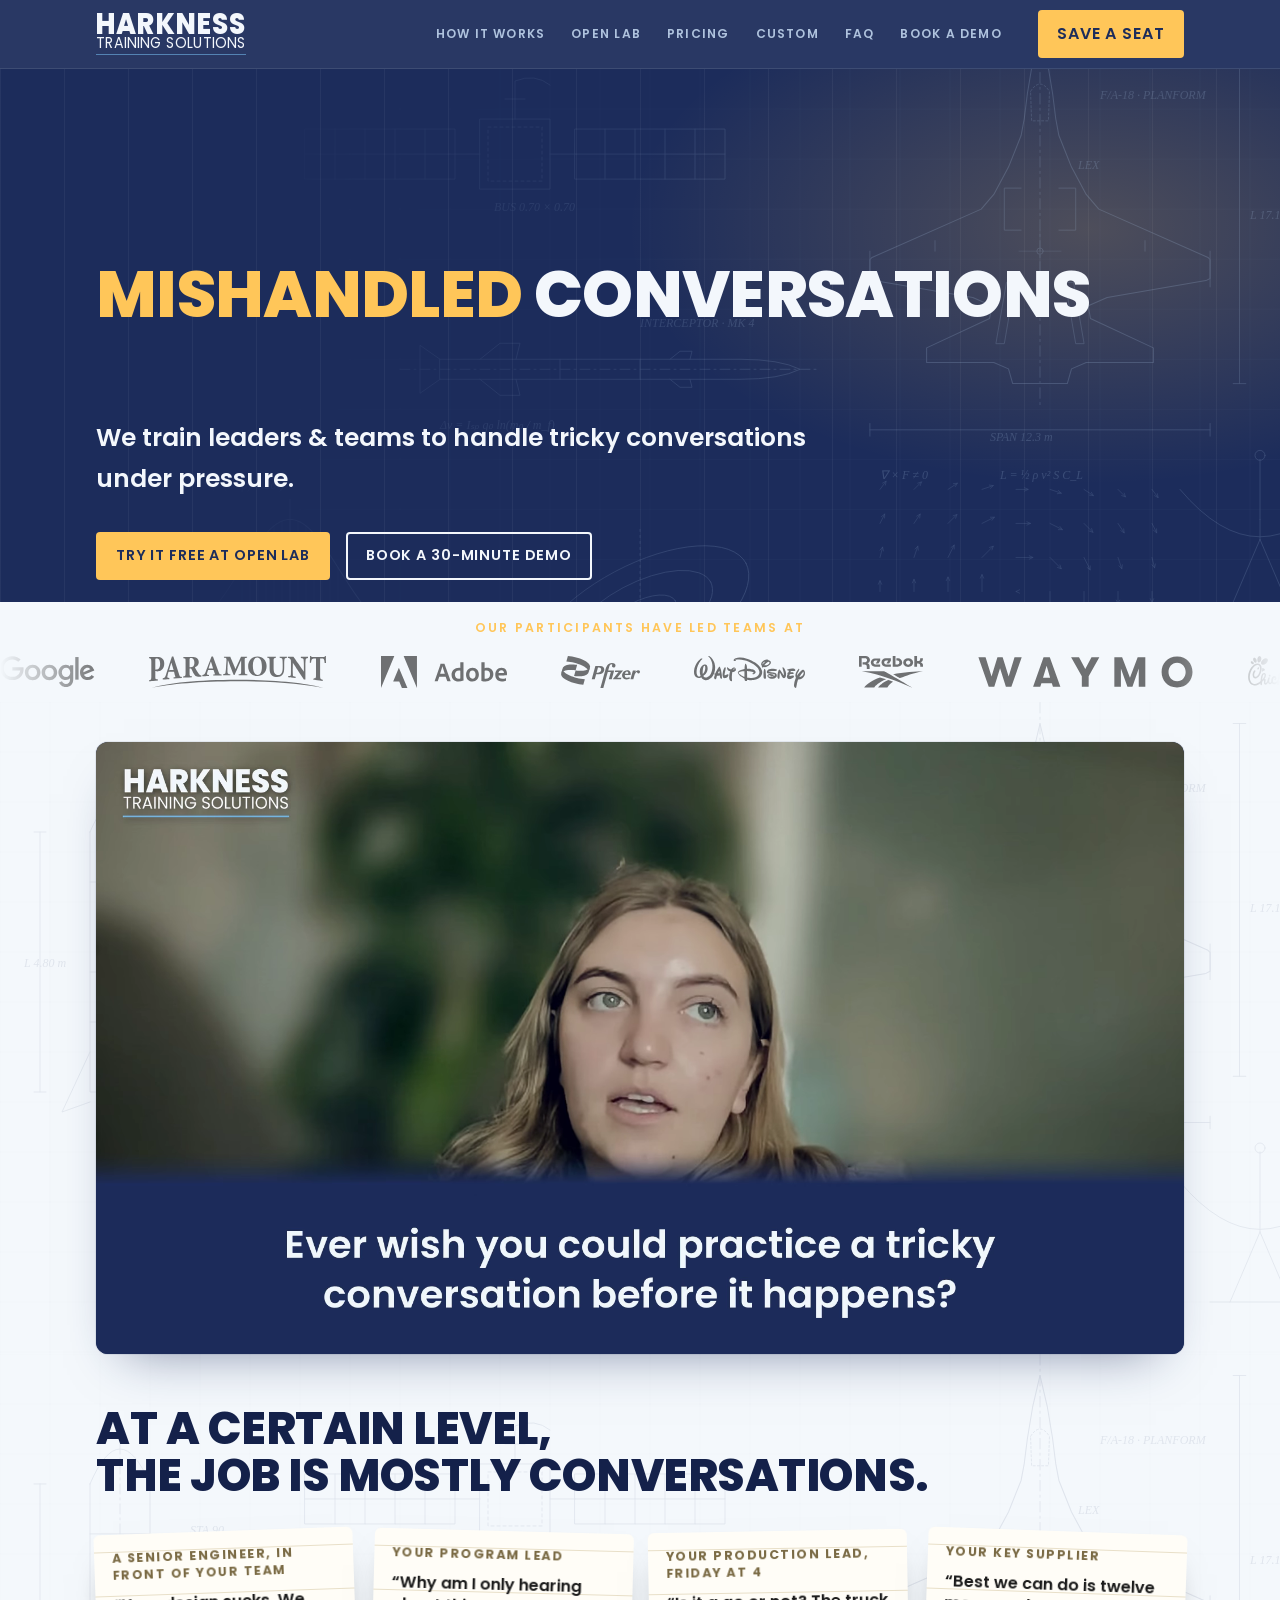
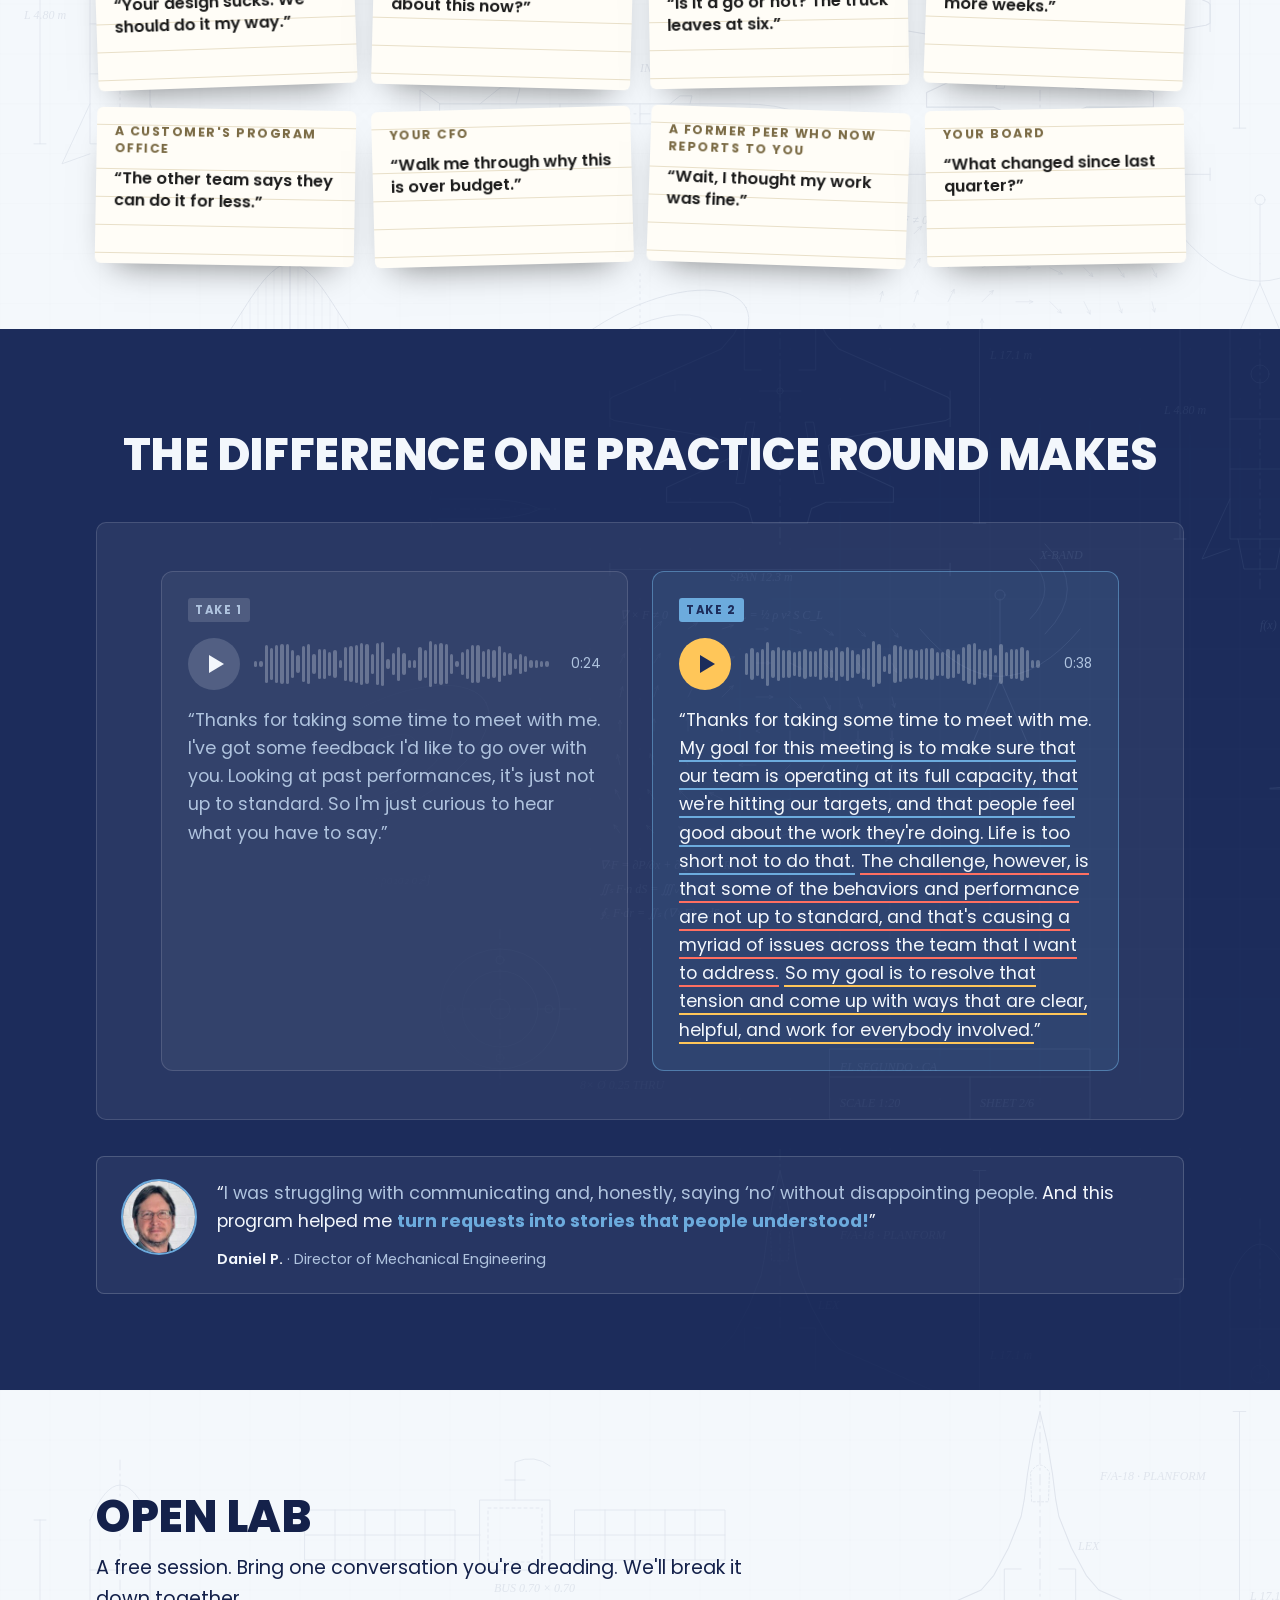
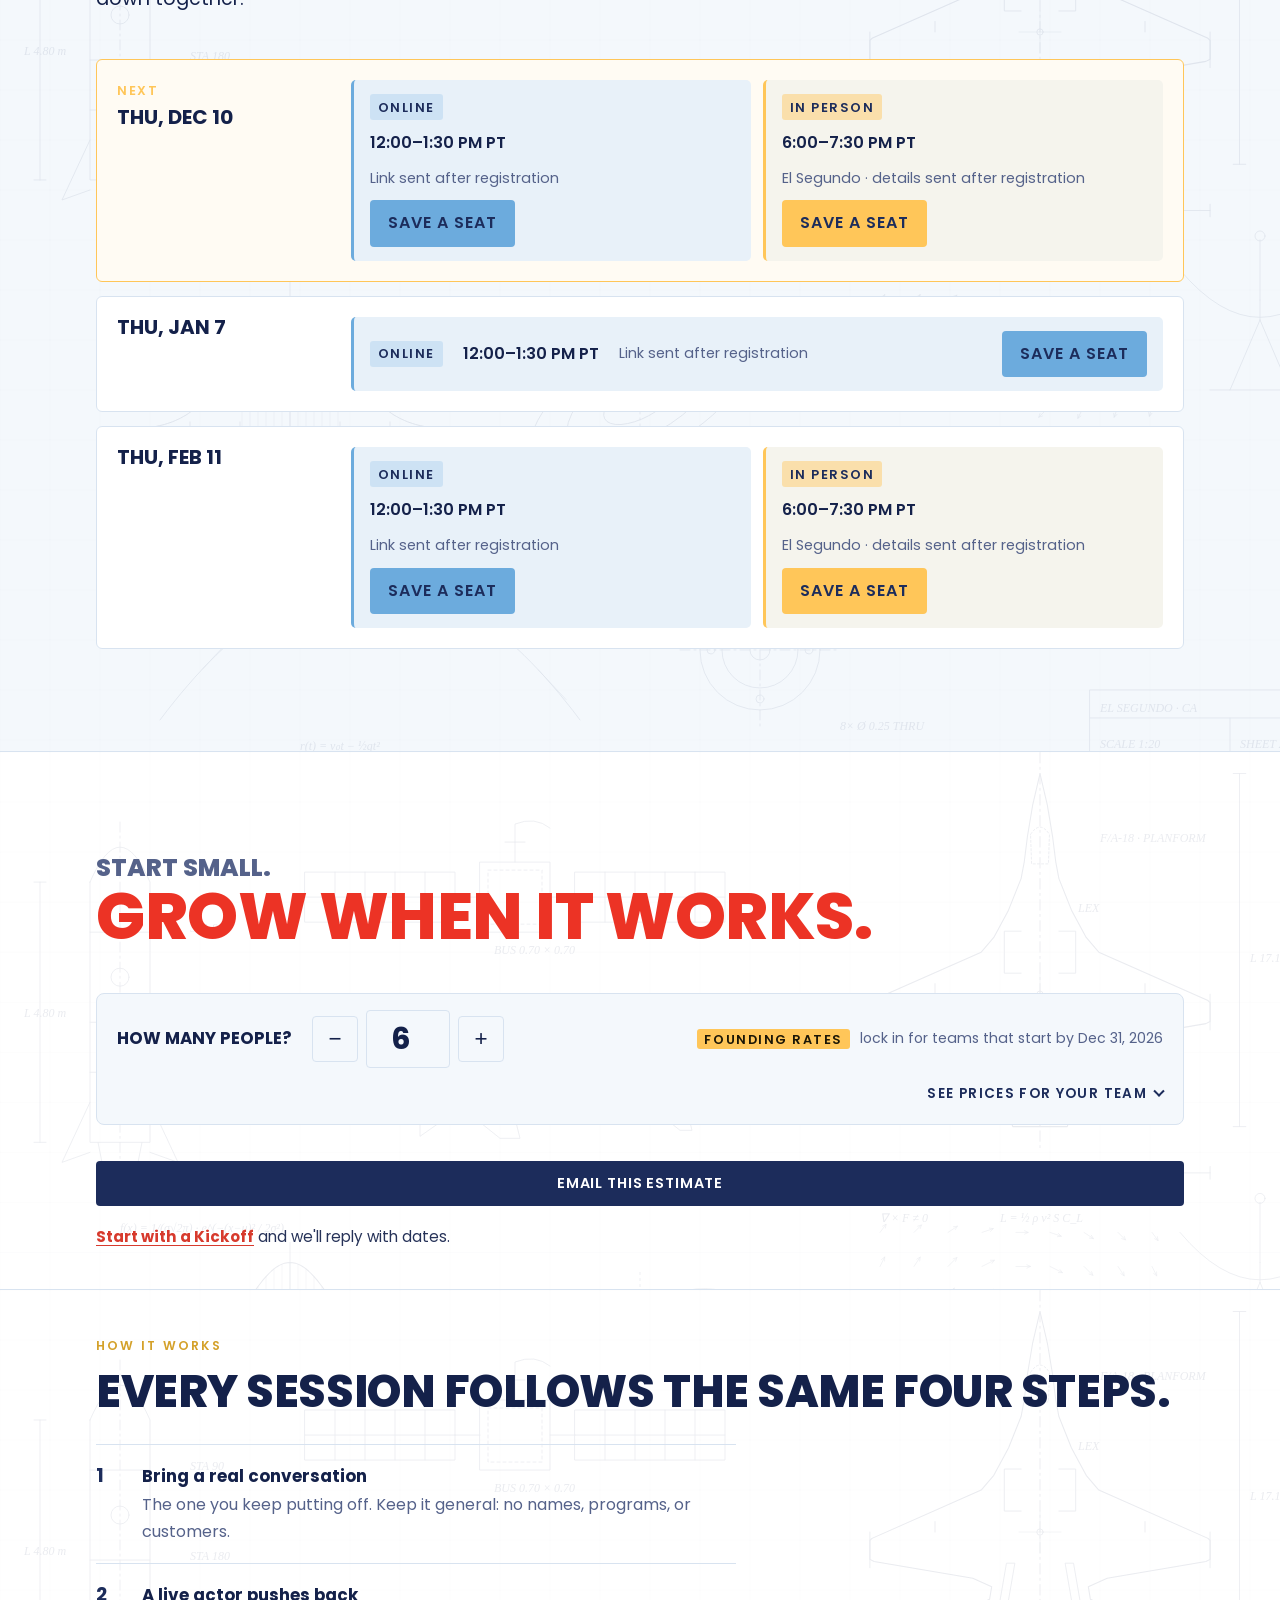
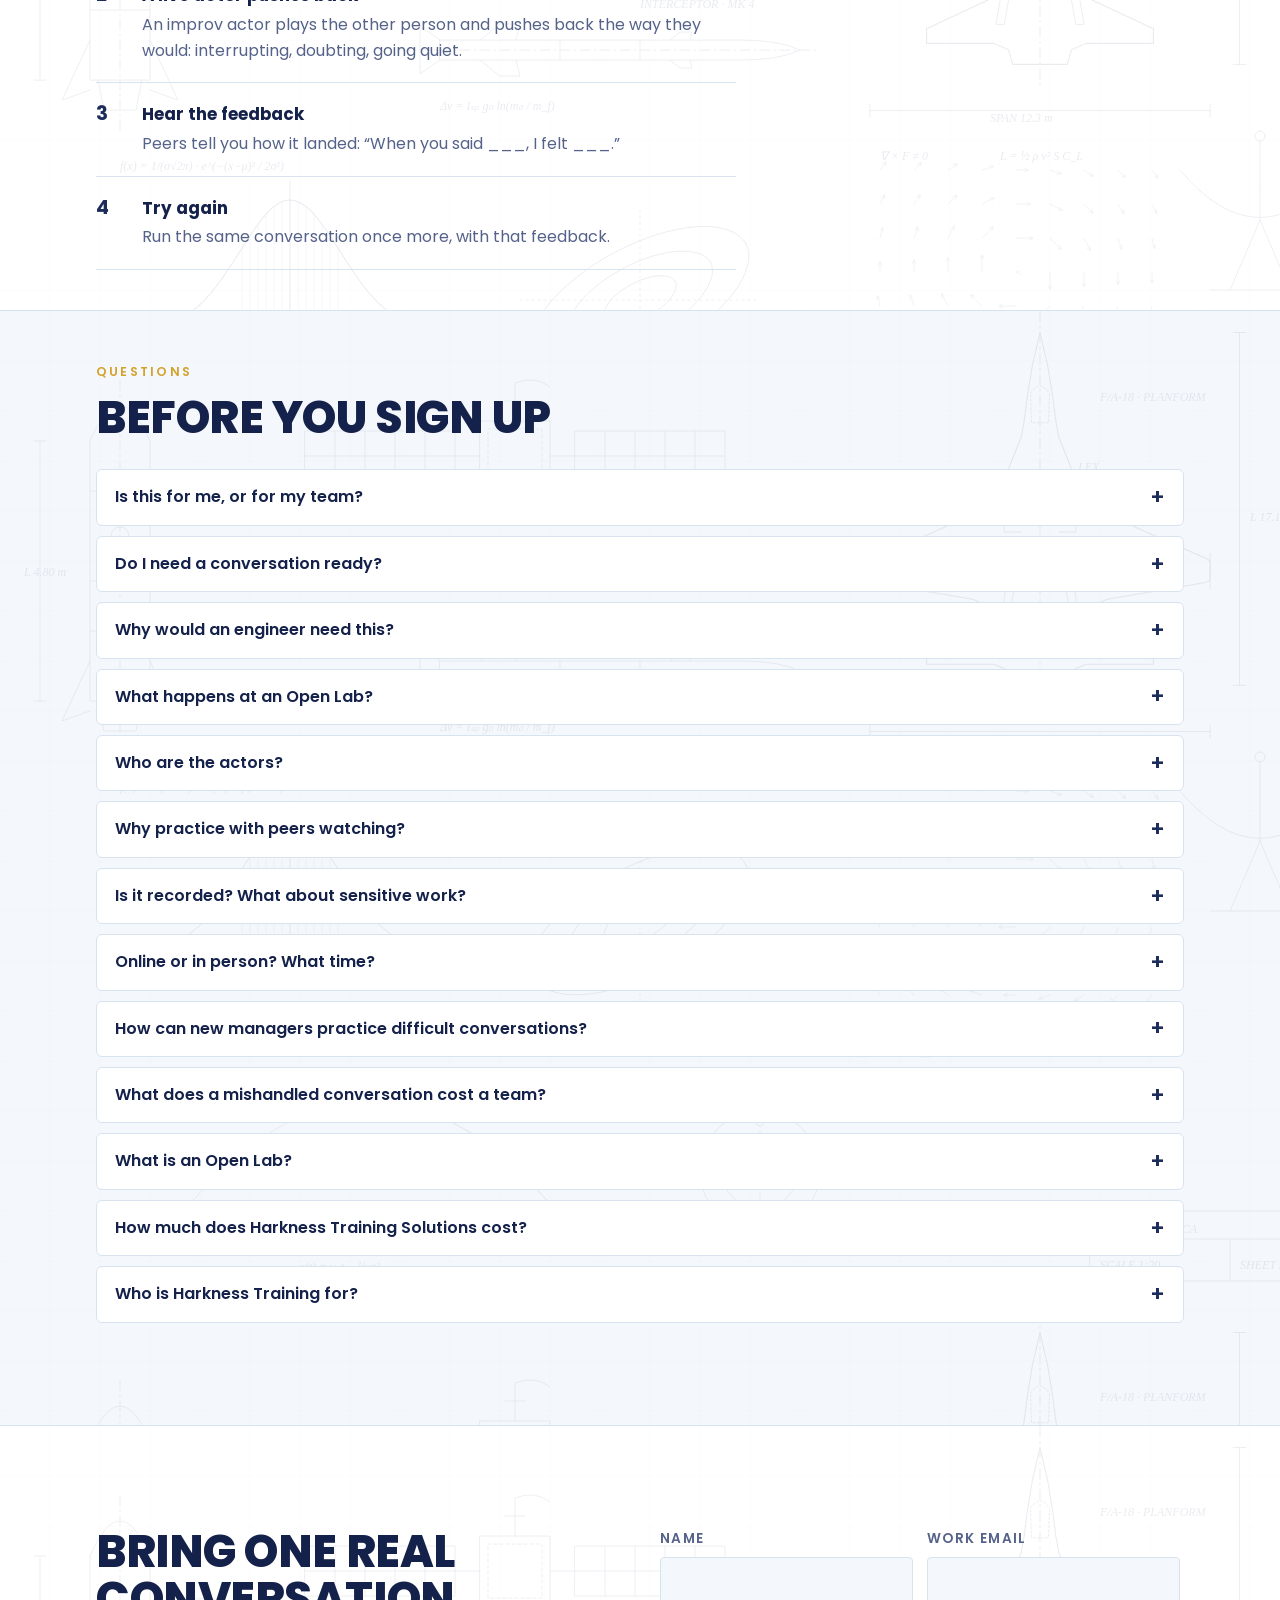
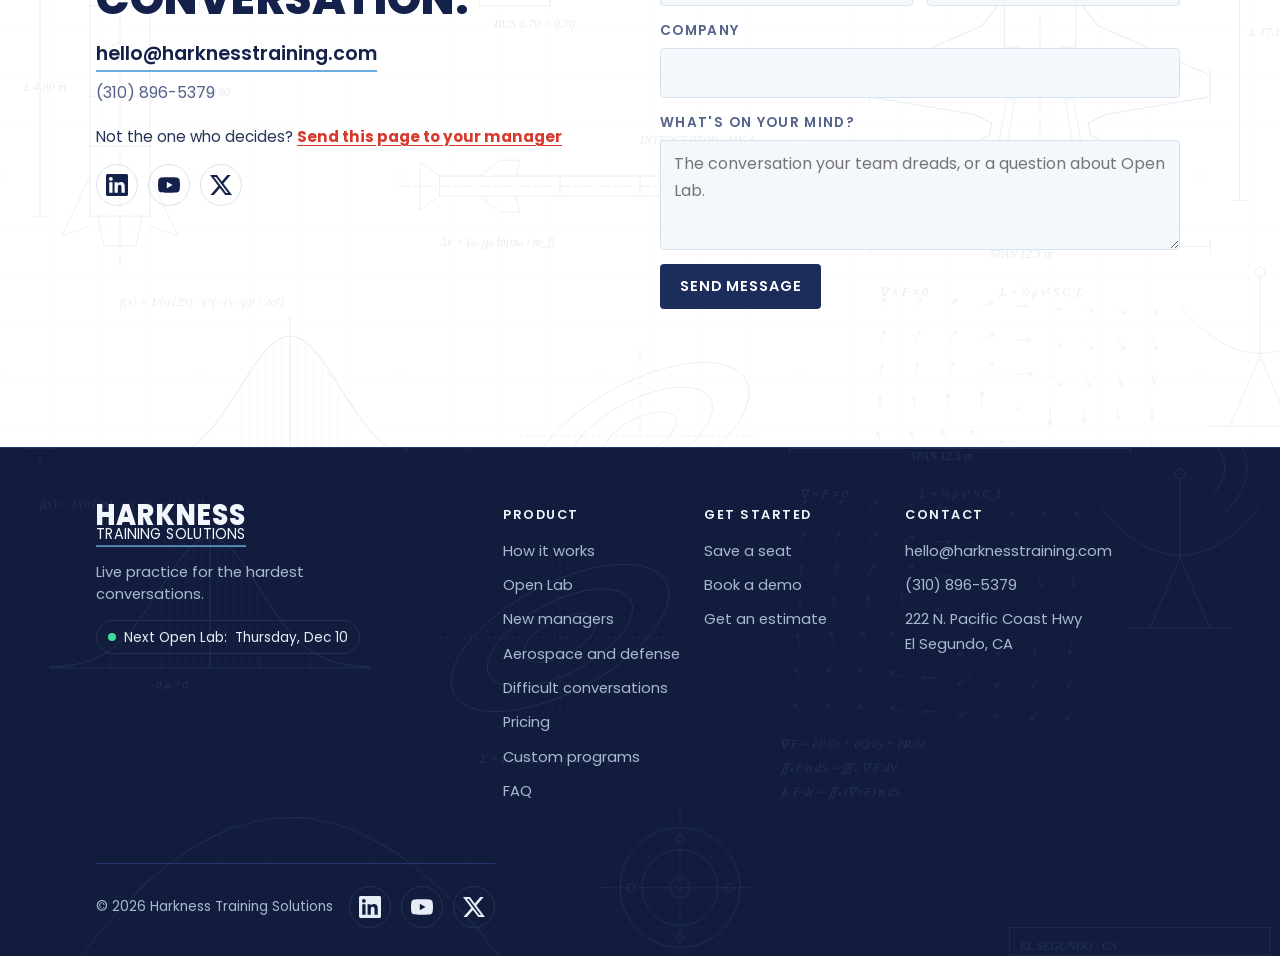
==== commit 5608607d: "Say the team demo is 30 minutes. Jason set 30 minutes as the default demo length. User-facing 20-min" ====
--- a/index.html
+++ b/index.html
@@ -210,7 +210,7 @@
       "@id": "https://harknesstraining.com/#service-demo",
       "name": "Team demo",
       "serviceType": "Difficult conversation practice",
-      "description": "A free 20-minute demo for teams that want to see the practice before a Kickoff.",
+      "description": "A free 30-minute demo for teams that want to see the practice before a Kickoff.",
       "url": "https://harknesstraining.com/demo",
       "provider": {
         "@id": "https://harknesstraining.com/#organization"
@@ -222,7 +222,7 @@
         "priceCurrency": "USD",
         "availability": "https://schema.org/InStock",
         "url": "https://harknesstraining.com/demo",
-        "description": "Free. 20 minutes."
+        "description": "Free. 30 minutes."
       }
     },
     {
@@ -351,7 +351,7 @@
           "name": "Is this for me, or for my team?",
           "acceptedAnswer": {
             "@type": "Answer",
-            "text": "Both. A mishandled conversation costs the person who has it and the team around them. Individual leaders start at a free Open Lab and can join the monthly Practice Lab. Teams start with a free 20-minute demo or a Kickoff, then a Pilot or the Full Program."
+            "text": "Both. A mishandled conversation costs the person who has it and the team around them. Individual leaders start at a free Open Lab and can join the monthly Practice Lab. Teams start with a free 30-minute demo or a Kickoff, then a Pilot or the Full Program."
           }
         },
         {
@@ -439,7 +439,7 @@
           "name": "How much does Harkness Training Solutions cost?",
           "acceptedAnswer": {
             "@type": "Answer",
-            "text": "Open Lab is free. A demo for teams is free and runs 20 minutes. Founding rates lock in for teams that start by Dec 31, 2026. Per person: Kickoff $150 (one 75-minute session, credited in full toward the Pilot), Pilot $650 (three sessions), Full Program $2,500 (five sessions, with a before-and-after results report), Practice Lab $395 a month (two sessions a month). Teams of 15 to 20 people get 10% off the Kickoff, Pilot, and Full Program. Over 20 people, ask for a cohort quote. Custom programs are quoted."
+            "text": "Open Lab is free. A demo for teams is free and runs 30 minutes. Founding rates lock in for teams that start by Dec 31, 2026. Per person: Kickoff $150 (one 75-minute session, credited in full toward the Pilot), Pilot $650 (three sessions), Full Program $2,500 (five sessions, with a before-and-after results report), Practice Lab $395 a month (two sessions a month). Teams of 15 to 20 people get 10% off the Kickoff, Pilot, and Full Program. Over 20 people, ask for a cohort quote. Custom programs are quoted."
           }
         },
         {
@@ -447,7 +447,7 @@
           "name": "Who is Harkness Training for?",
           "acceptedAnswer": {
             "@type": "Answer",
-            "text": "Leaders who have hard conversations to handle, especially new managers. Many of them work at hard-tech companies in the South Bay: space, defense, and aerospace. An individual can start at a free Open Lab. A team can start with a free 20-minute demo or a Kickoff."
+            "text": "Leaders who have hard conversations to handle, especially new managers. Many of them work at hard-tech companies in the South Bay: space, defense, and aerospace. An individual can start at a free Open Lab. A team can start with a free 30-minute demo or a Kickoff."
           }
         }
       ]
@@ -483,7 +483,7 @@
         <p class="pos">We train leaders &amp; teams to handle tricky conversations under pressure.</p>
         <div class="cta-row doors">
           <a class="btn btn-hot" href="open-lab.html">Try it free at Open Lab</a>
-          <a class="btn btn-ghost" href="demo.html">Book a 20-minute demo</a>
+          <a class="btn btn-ghost" href="demo.html">Book a 30-minute demo</a>
         </div>
       </div>
     </div>
@@ -694,7 +694,7 @@
       <p class="eyebrow">Questions</p>
       <h2 style="margin-top:10px">Before you sign up</h2>
       <div class="faq">
-        <details><summary>Is this for me, or for my team?</summary><p>Both. A mishandled conversation costs the person who has it and the team around them. Individual leaders start at a free Open Lab and can join the monthly Practice Lab. Teams start with a free 20-minute demo or a Kickoff, then a Pilot or the Full Program.</p></details>
+        <details><summary>Is this for me, or for my team?</summary><p>Both. A mishandled conversation costs the person who has it and the team around them. Individual leaders start at a free Open Lab and can join the monthly Practice Lab. Teams start with a free 30-minute demo or a Kickoff, then a Pilot or the Full Program.</p></details>
         <details><summary>Do I need a conversation ready?</summary><p>It helps. Bring the one you keep putting off: that's usually the one most likely to go wrong. Keep it general, with no names, programs or customers. If you'd rather watch, tick “I'd rather watch this time” when you save a seat.</p></details>
         <details><summary>Why would an engineer need this?</summary><p>At a certain level, the job is mostly conversations. A mishandled one can sink a good design, hide a risk until it's late, or cost you a good engineer. You were promoted for your technical judgment. Nobody trained you for the conversation where you have to defend it.</p></details>
         <details><summary>What happens at an Open Lab?</summary><p>We start with why conversations get mishandled, then spend 5 to 10 minutes on a simple storytelling framework. Then the hot seat: one person runs a conversation they're dreading with an improv actor, the room gives feedback (“When you said ___, I felt ___”), and they run it again with the feedback.</p></details>
@@ -705,8 +705,8 @@
         <details><summary>How can new managers practice difficult conversations?</summary><p>Bring the conversation you keep putting off to a free Open Lab, or practice it with your team in a Kickoff, Pilot, or the Full Program. A session is the same shape either way. You spend 5 to 10 minutes on a simple storytelling framework, then one person runs the conversation with an improv actor who pushes back. Peers say how it landed (“When you said ___, I felt ___”), and you run it again. If you'd rather watch, you can.</p></details>
         <details><summary>What does a mishandled conversation cost a team?</summary><p>Trust, talent, and time. It costs the person who has it and the team around them. A mishandled conversation can stall a decision, hide a risk until it's late, or cost the team a good engineer.</p></details>
         <details><summary>What is an Open Lab?</summary><p>Open Lab is free and runs 90 minutes. It starts with why conversations get mishandled, then 5 to 10 minutes on a storytelling framework: character, goal, challenge, resolution. One person practices a conversation they are dreading with an improv actor, the room gives feedback, and they run it again. Upcoming online sessions are 12:00–1:30 PM Pacific on Thursday, November 19, 2026; Thursday, December 10, 2026; and Thursday, January 7, 2027. December 10 also has an in-person session in El Segundo at 6:00–7:30 PM Pacific.</p></details>
-        <details><summary>How much does Harkness Training Solutions cost?</summary><p>Open Lab is free. A demo for teams is free and runs 20 minutes. Founding rates lock in for teams that start by Dec 31, 2026. Per person: Kickoff $150 (one 75-minute session, credited in full toward the Pilot), Pilot $650 (three sessions), Full Program $2,500 (five sessions, with a before-and-after results report), Practice Lab $395 a month (two sessions a month). Teams of 15 to 20 people get 10% off the Kickoff, Pilot, and Full Program. Over 20 people, ask for a cohort quote. Custom programs are quoted.</p></details>
-        <details><summary>Who is Harkness Training for?</summary><p>Leaders who have hard conversations to handle, especially new managers. Many of them work at hard-tech companies in the South Bay: space, defense, and aerospace. An individual can start at a free Open Lab. A team can start with a free 20-minute demo or a Kickoff.</p></details>
+        <details><summary>How much does Harkness Training Solutions cost?</summary><p>Open Lab is free. A demo for teams is free and runs 30 minutes. Founding rates lock in for teams that start by Dec 31, 2026. Per person: Kickoff $150 (one 75-minute session, credited in full toward the Pilot), Pilot $650 (three sessions), Full Program $2,500 (five sessions, with a before-and-after results report), Practice Lab $395 a month (two sessions a month). Teams of 15 to 20 people get 10% off the Kickoff, Pilot, and Full Program. Over 20 people, ask for a cohort quote. Custom programs are quoted.</p></details>
+        <details><summary>Who is Harkness Training for?</summary><p>Leaders who have hard conversations to handle, especially new managers. Many of them work at hard-tech companies in the South Bay: space, defense, and aerospace. An individual can start at a free Open Lab. A team can start with a free 30-minute demo or a Kickoff.</p></details>
       </div>
     </div>
   </section>
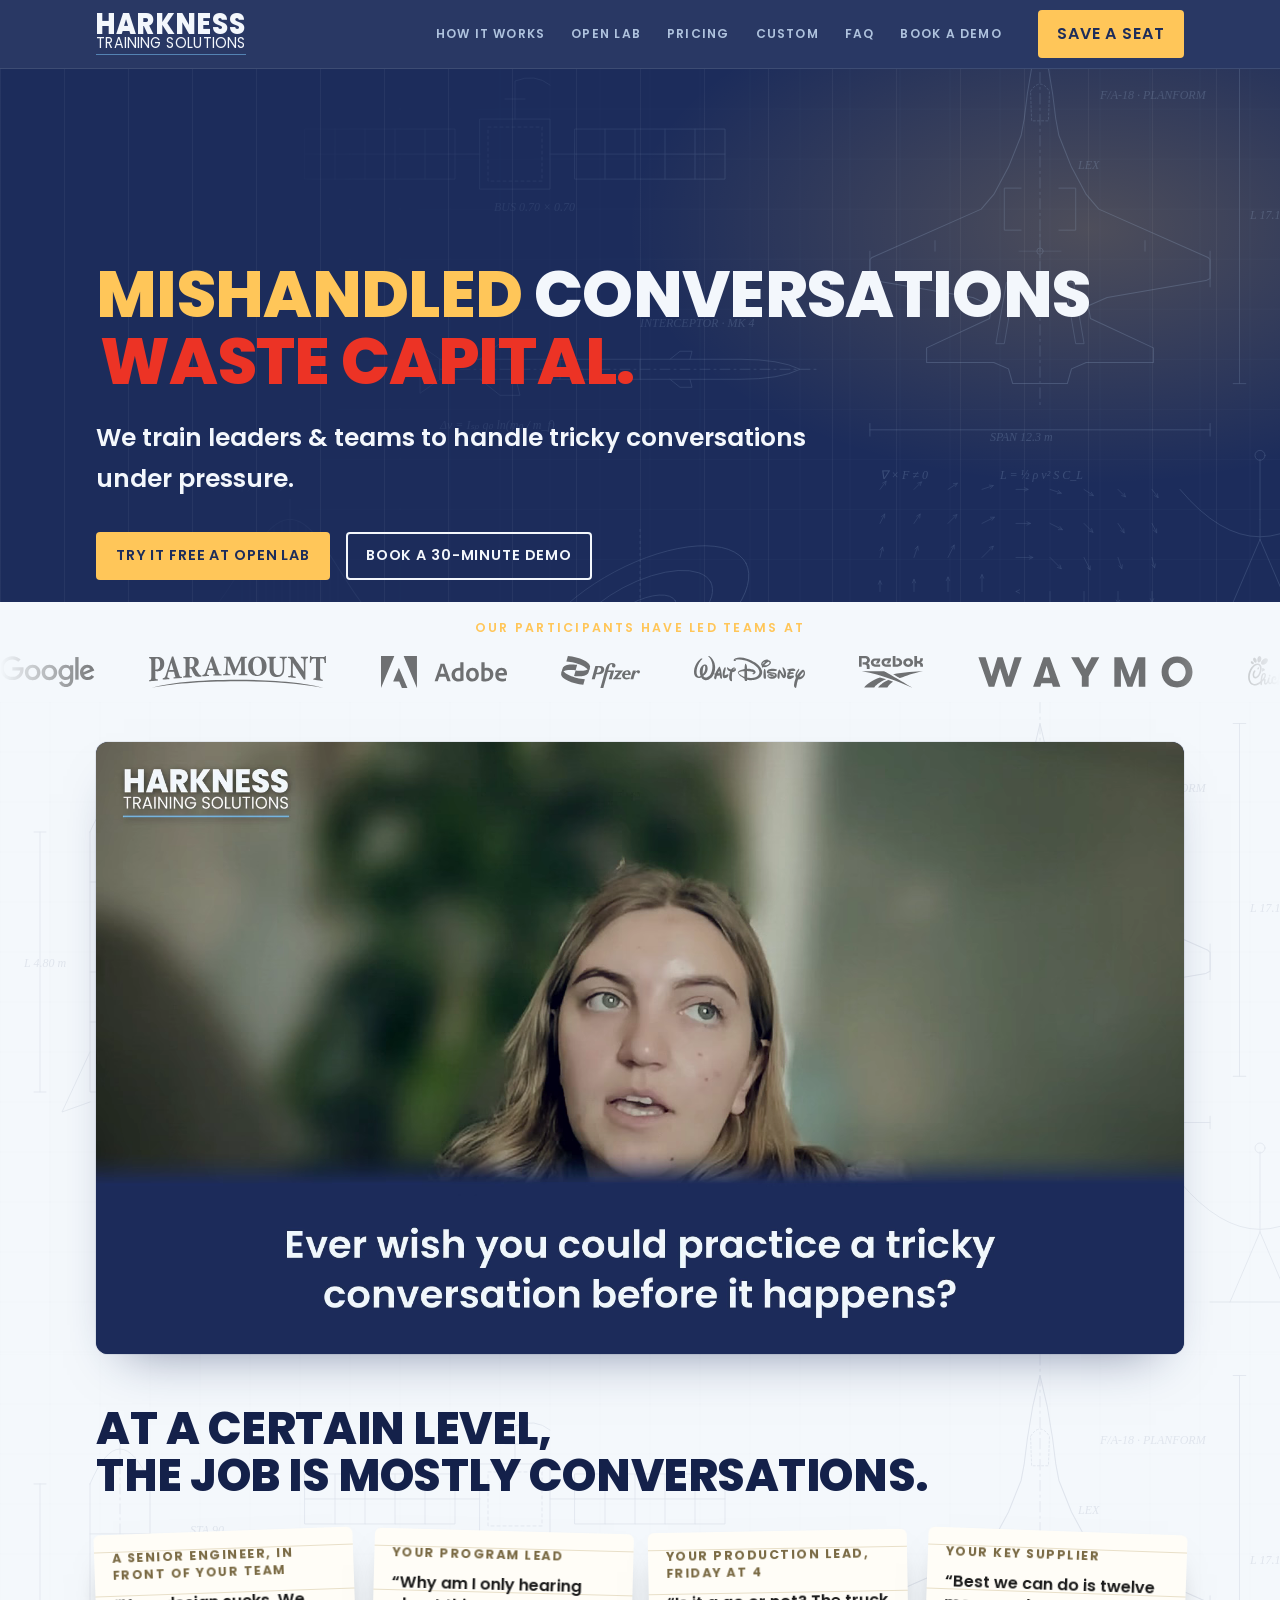
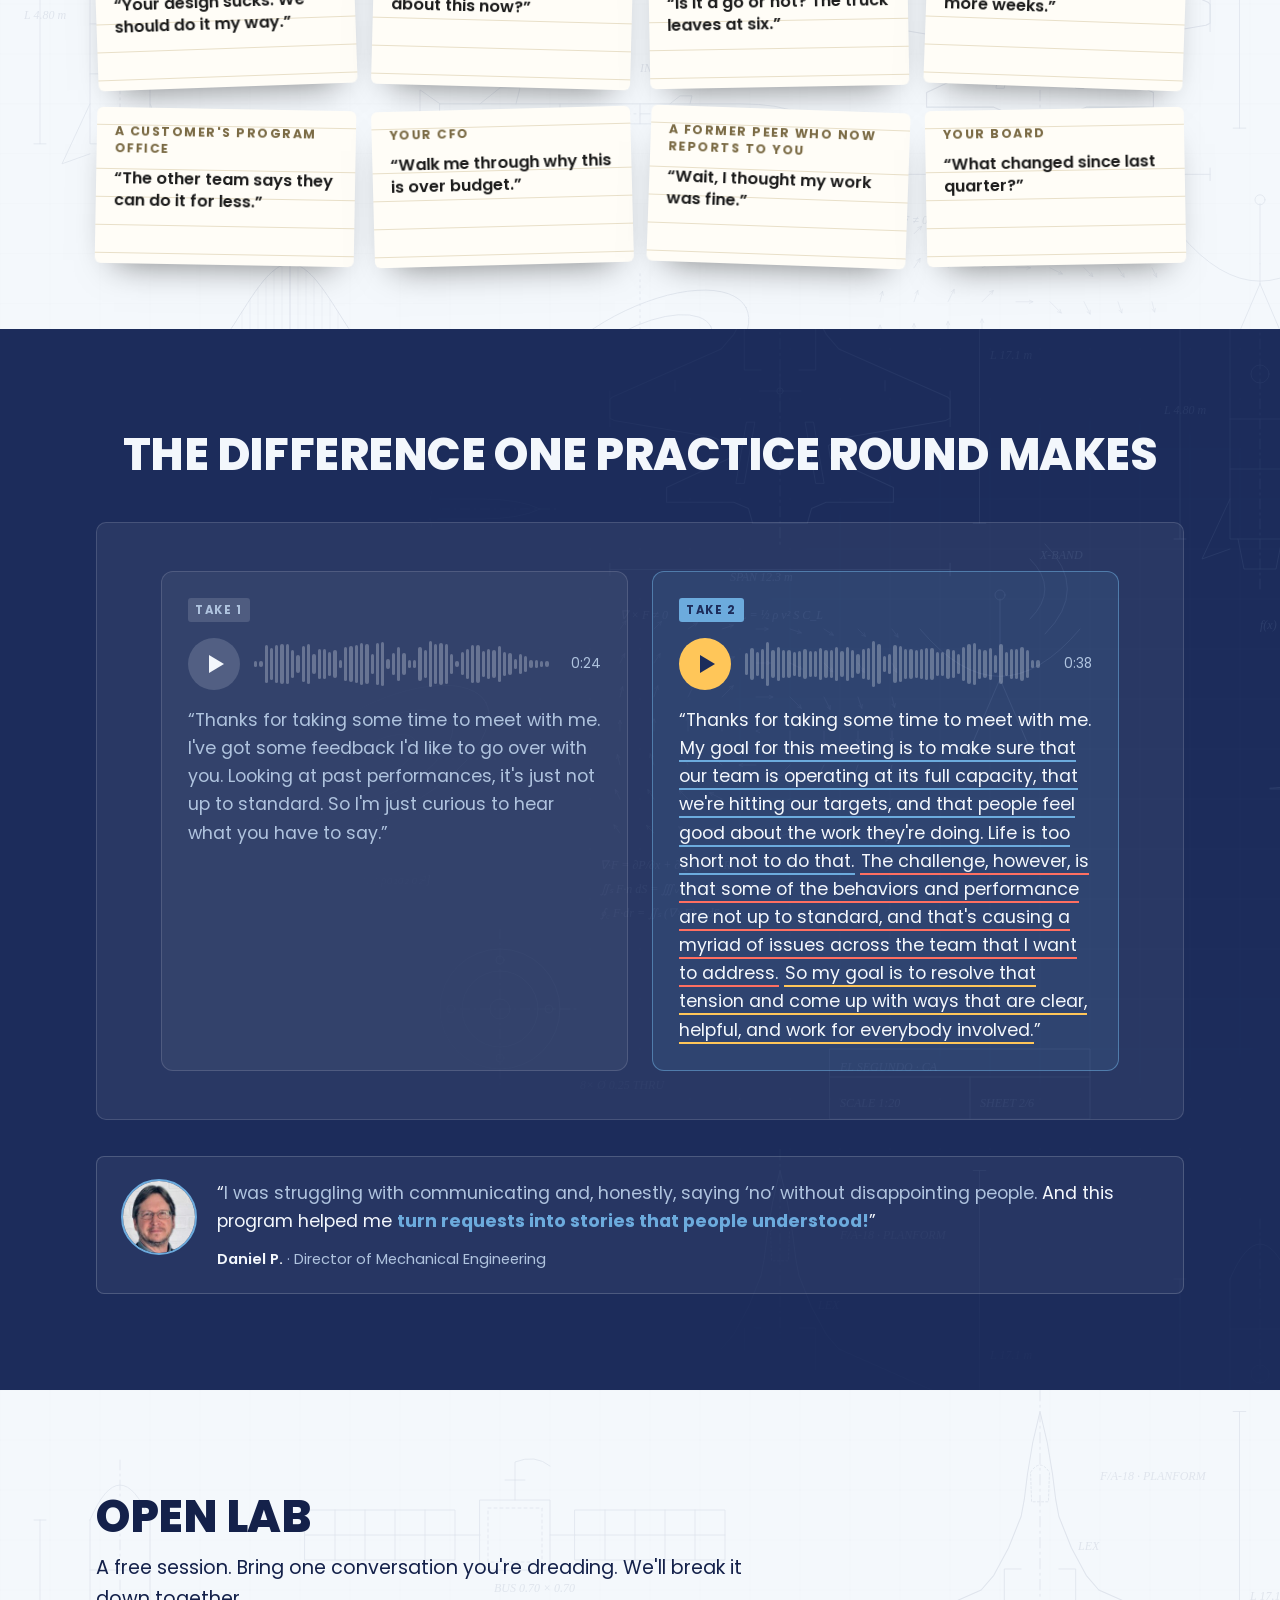
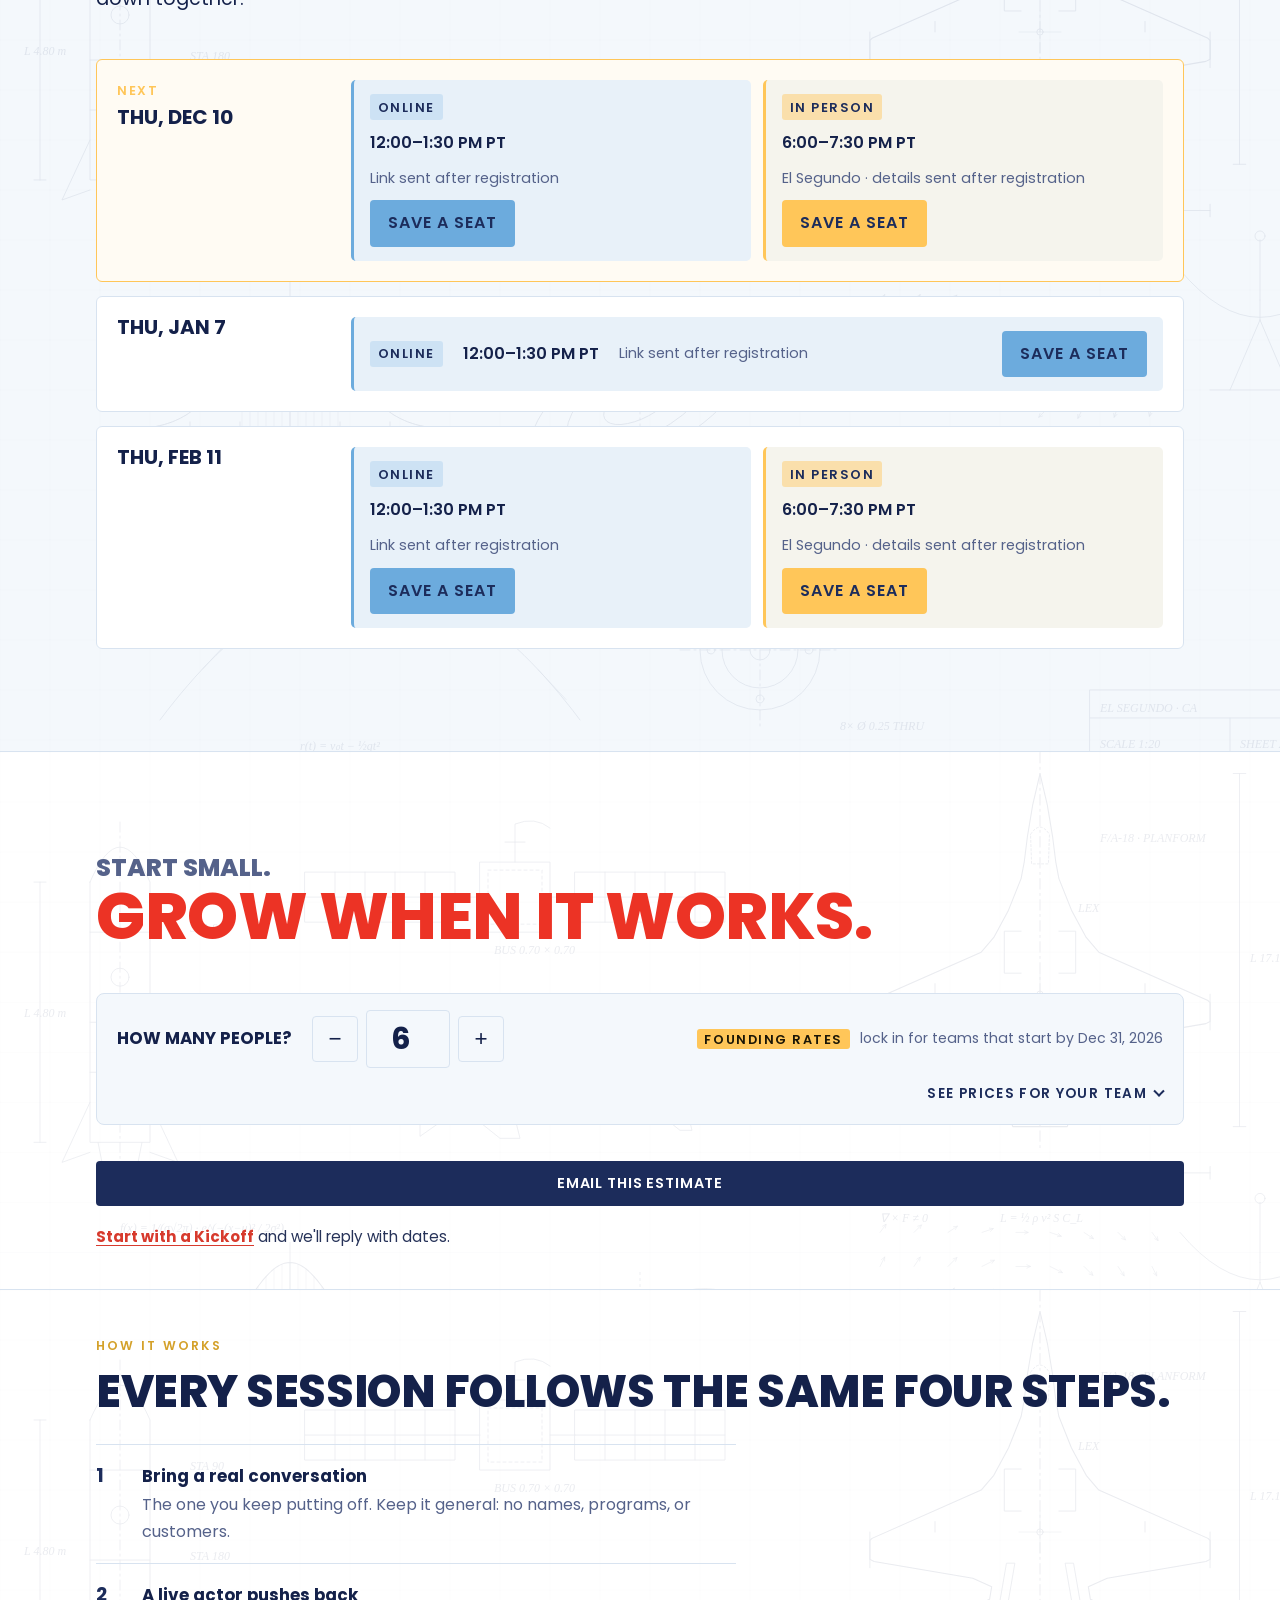
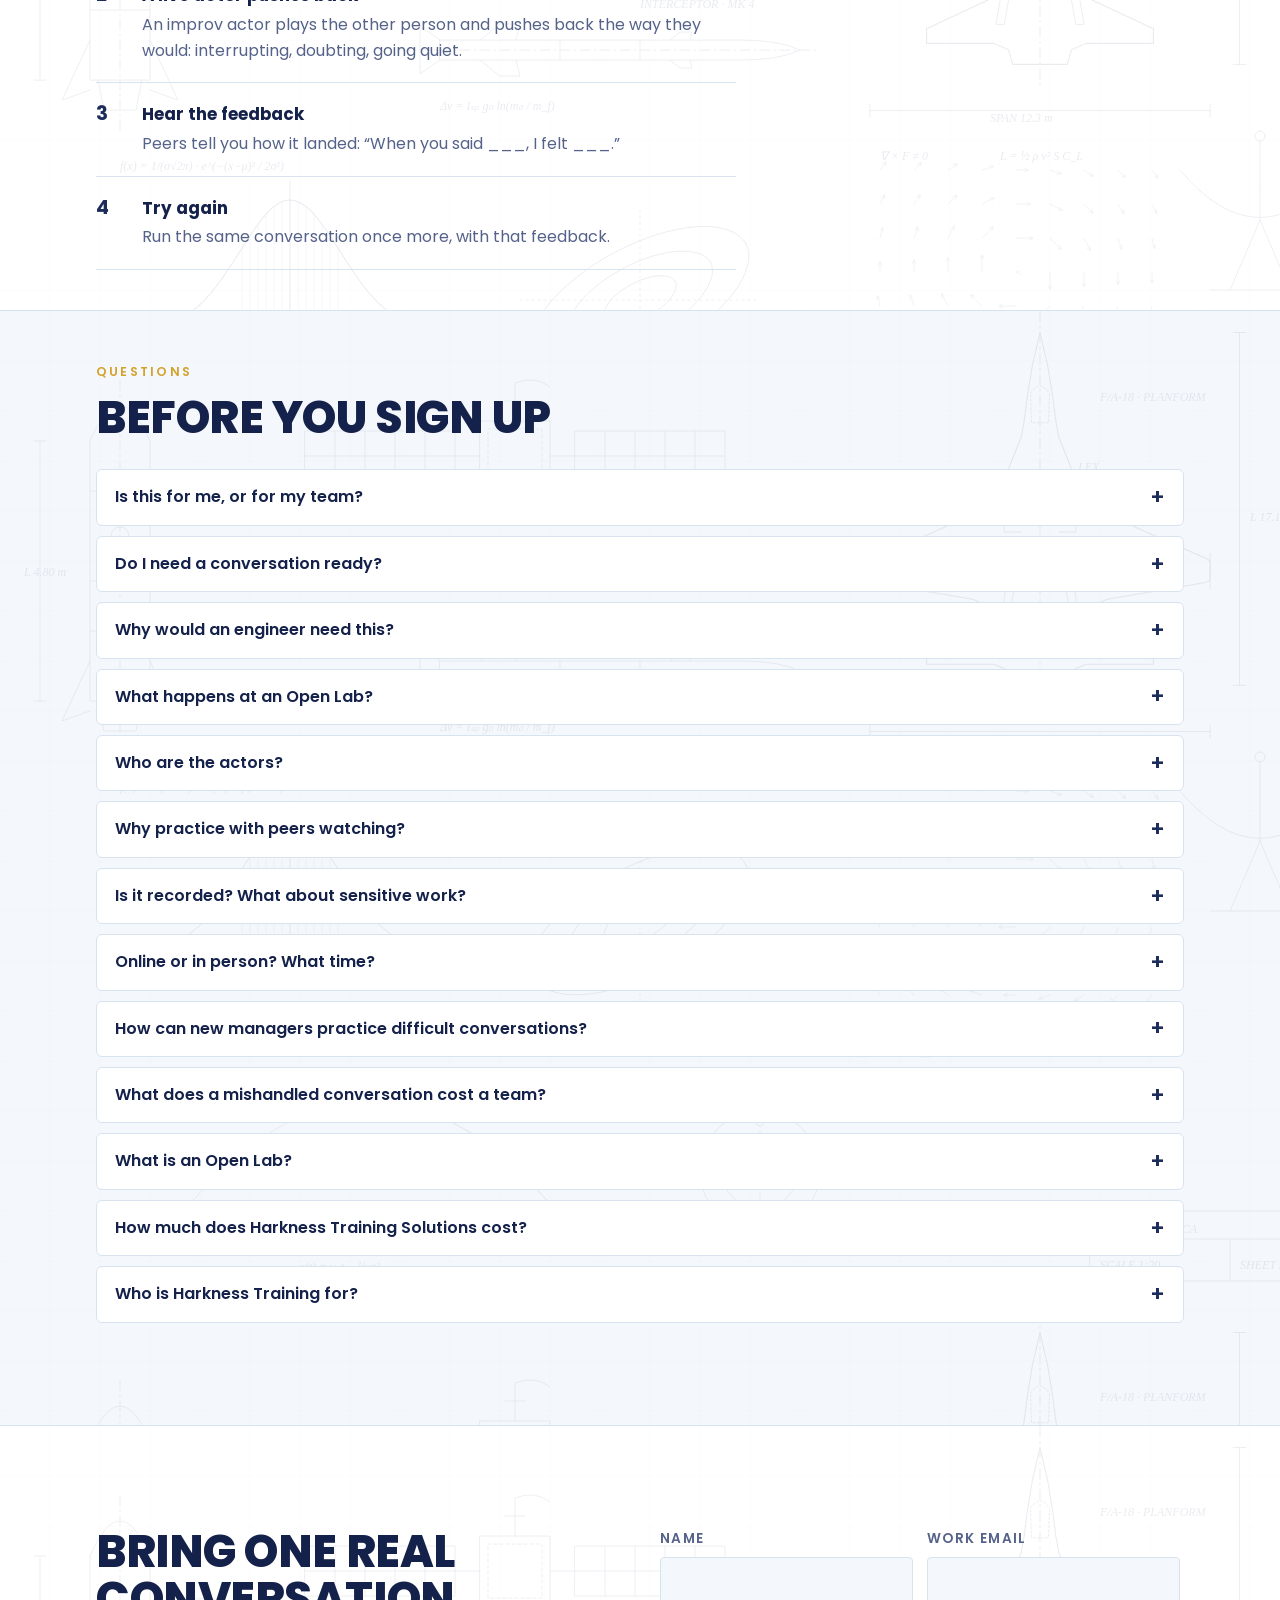
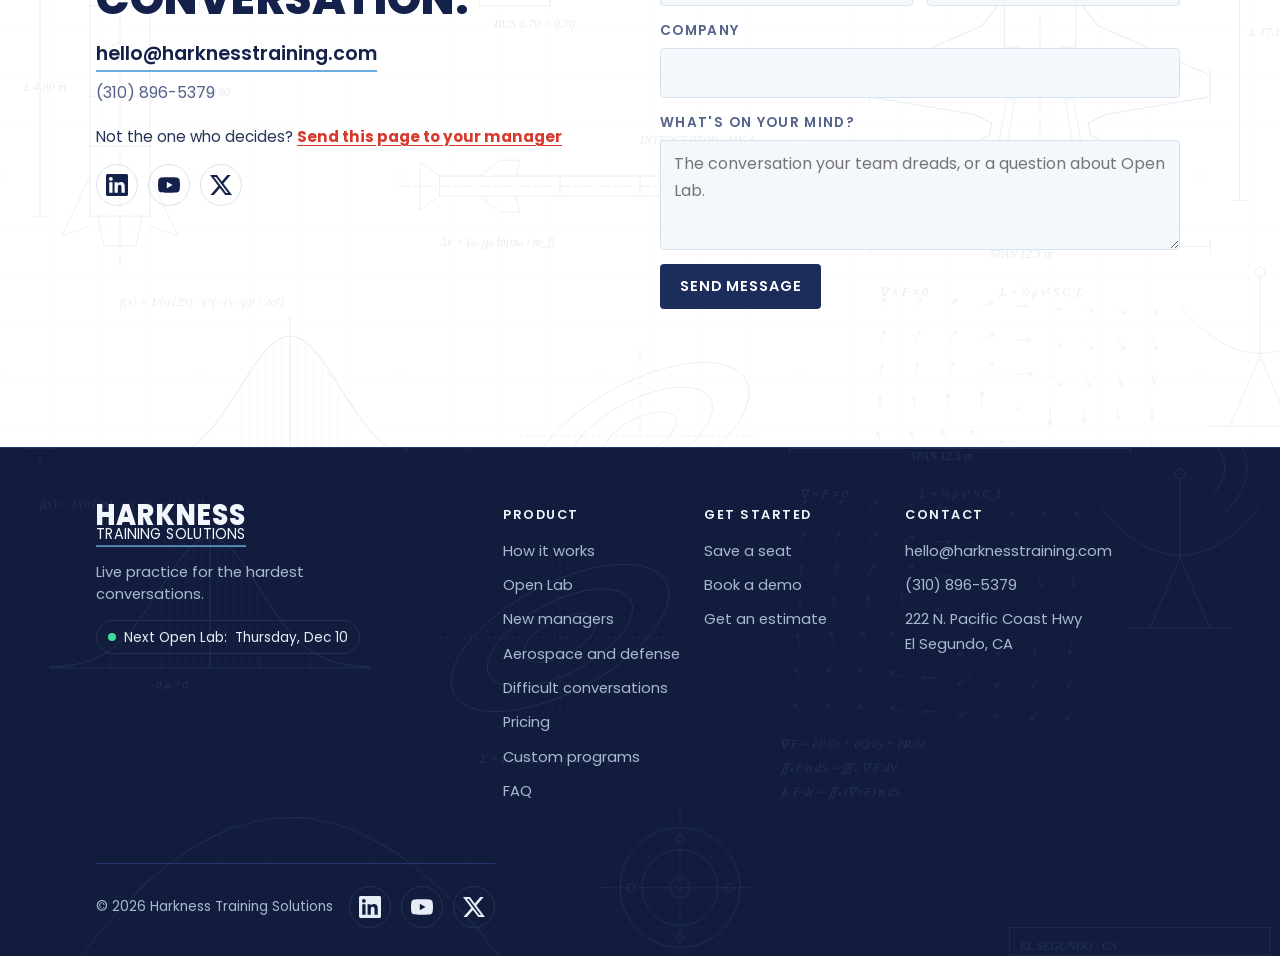
==== commit 92f6a491: "Track both 20-minute and 30-minute demo clicks. The cta_click matcher now accepts the new button lab" ====
--- a/index.html
+++ b/index.html
@@ -38,7 +38,7 @@
 <link rel="stylesheet" href="https://fonts.googleapis.com/css2?family=Poppins:wght@400;500;600;700;800&display=swap">
 <link rel="stylesheet" href="assets/site.css?v=59">
 <link rel="prefetch" href="index.html"><link rel="prefetch" href="demo.html"><link rel="prefetch" href="custom.html">
-<script src="assets/site.js?v=53"></script>
+<script src="assets/site.js?v=54"></script>
 <script type="application/ld+json">
 {
   "@context": "https://schema.org",
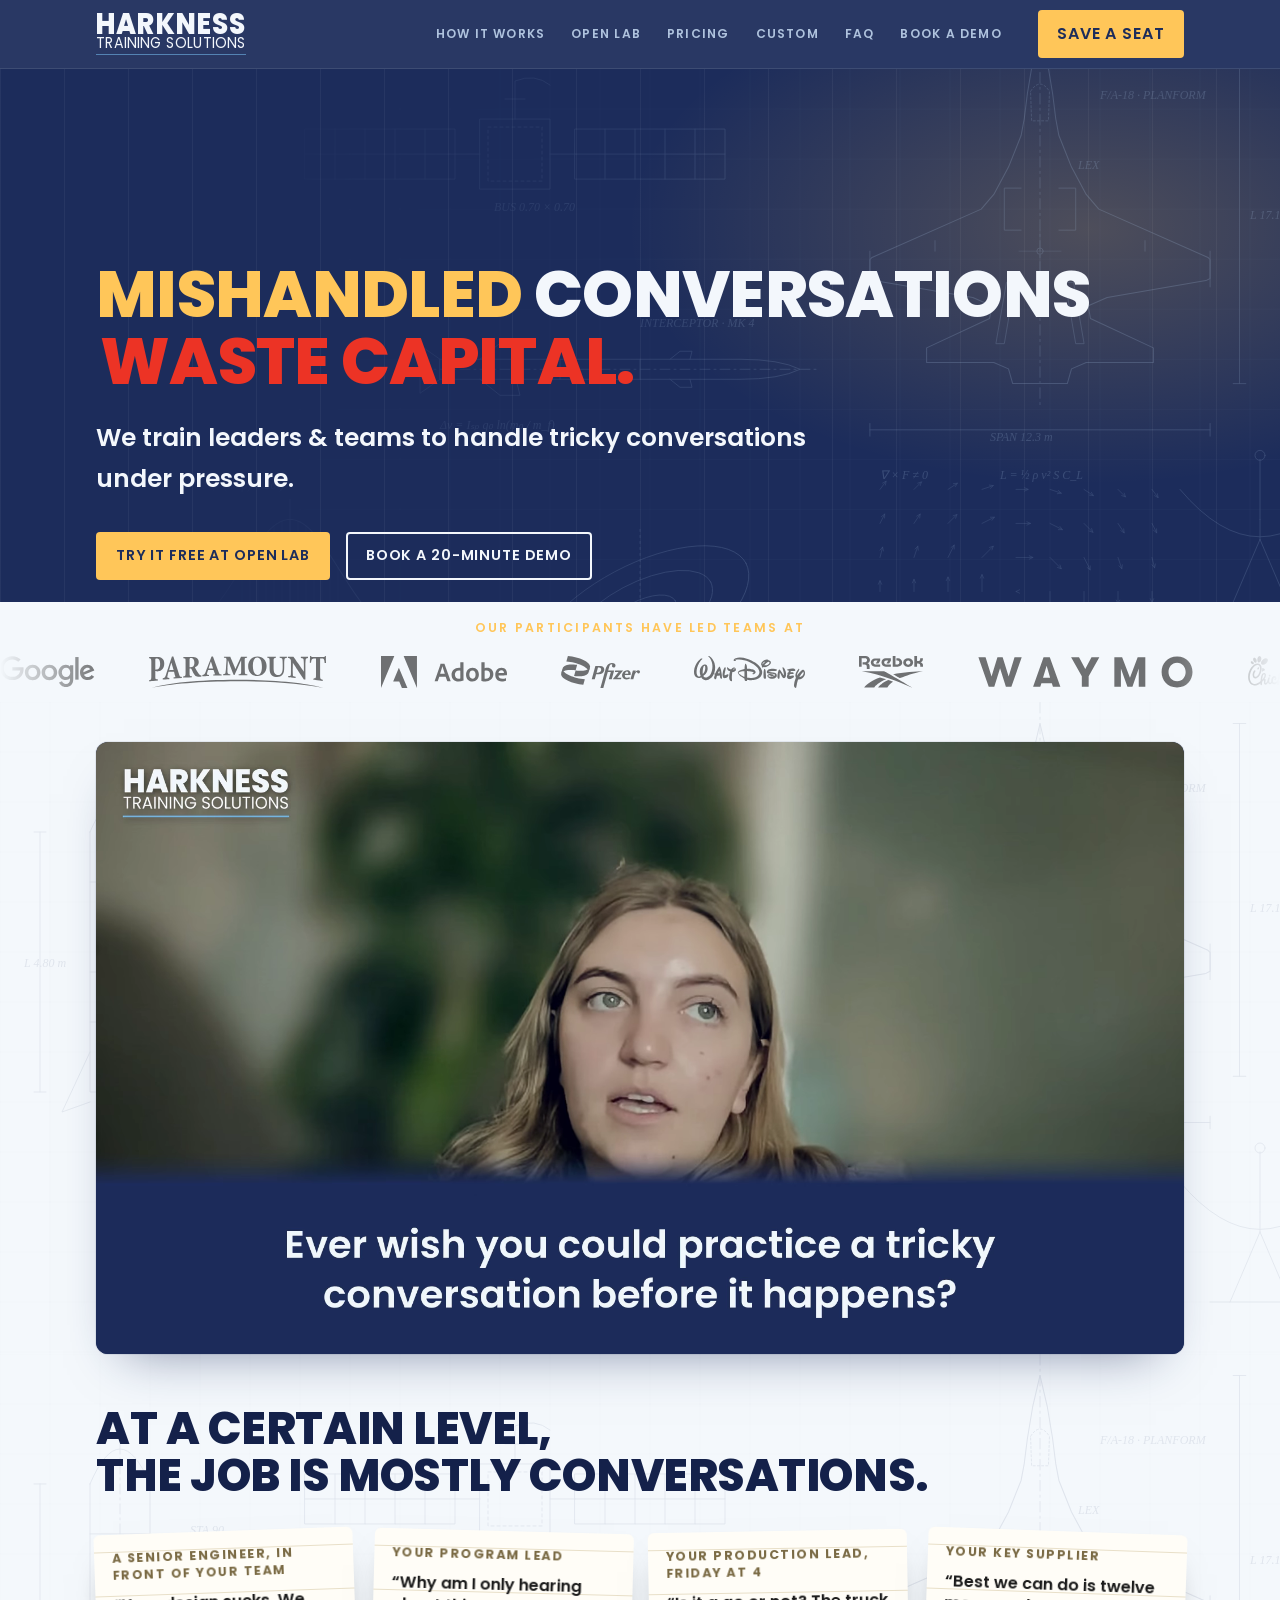
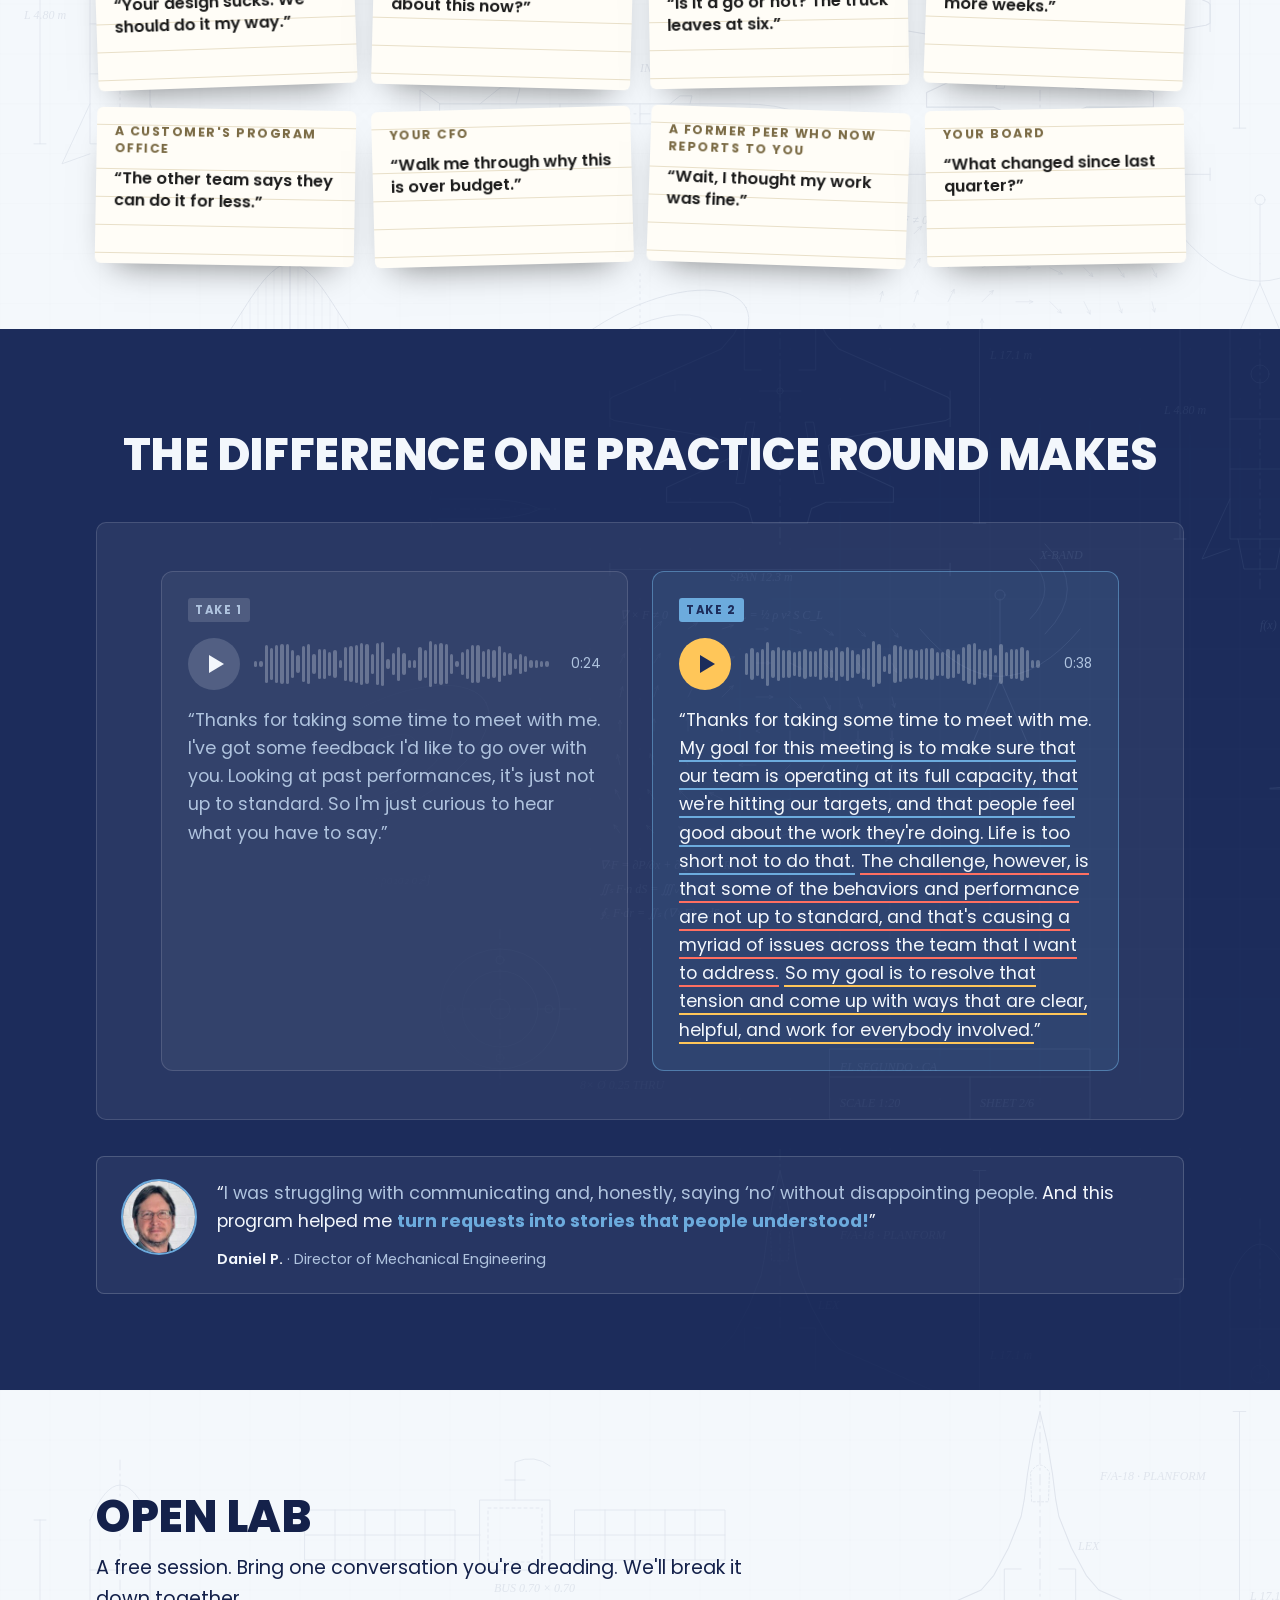
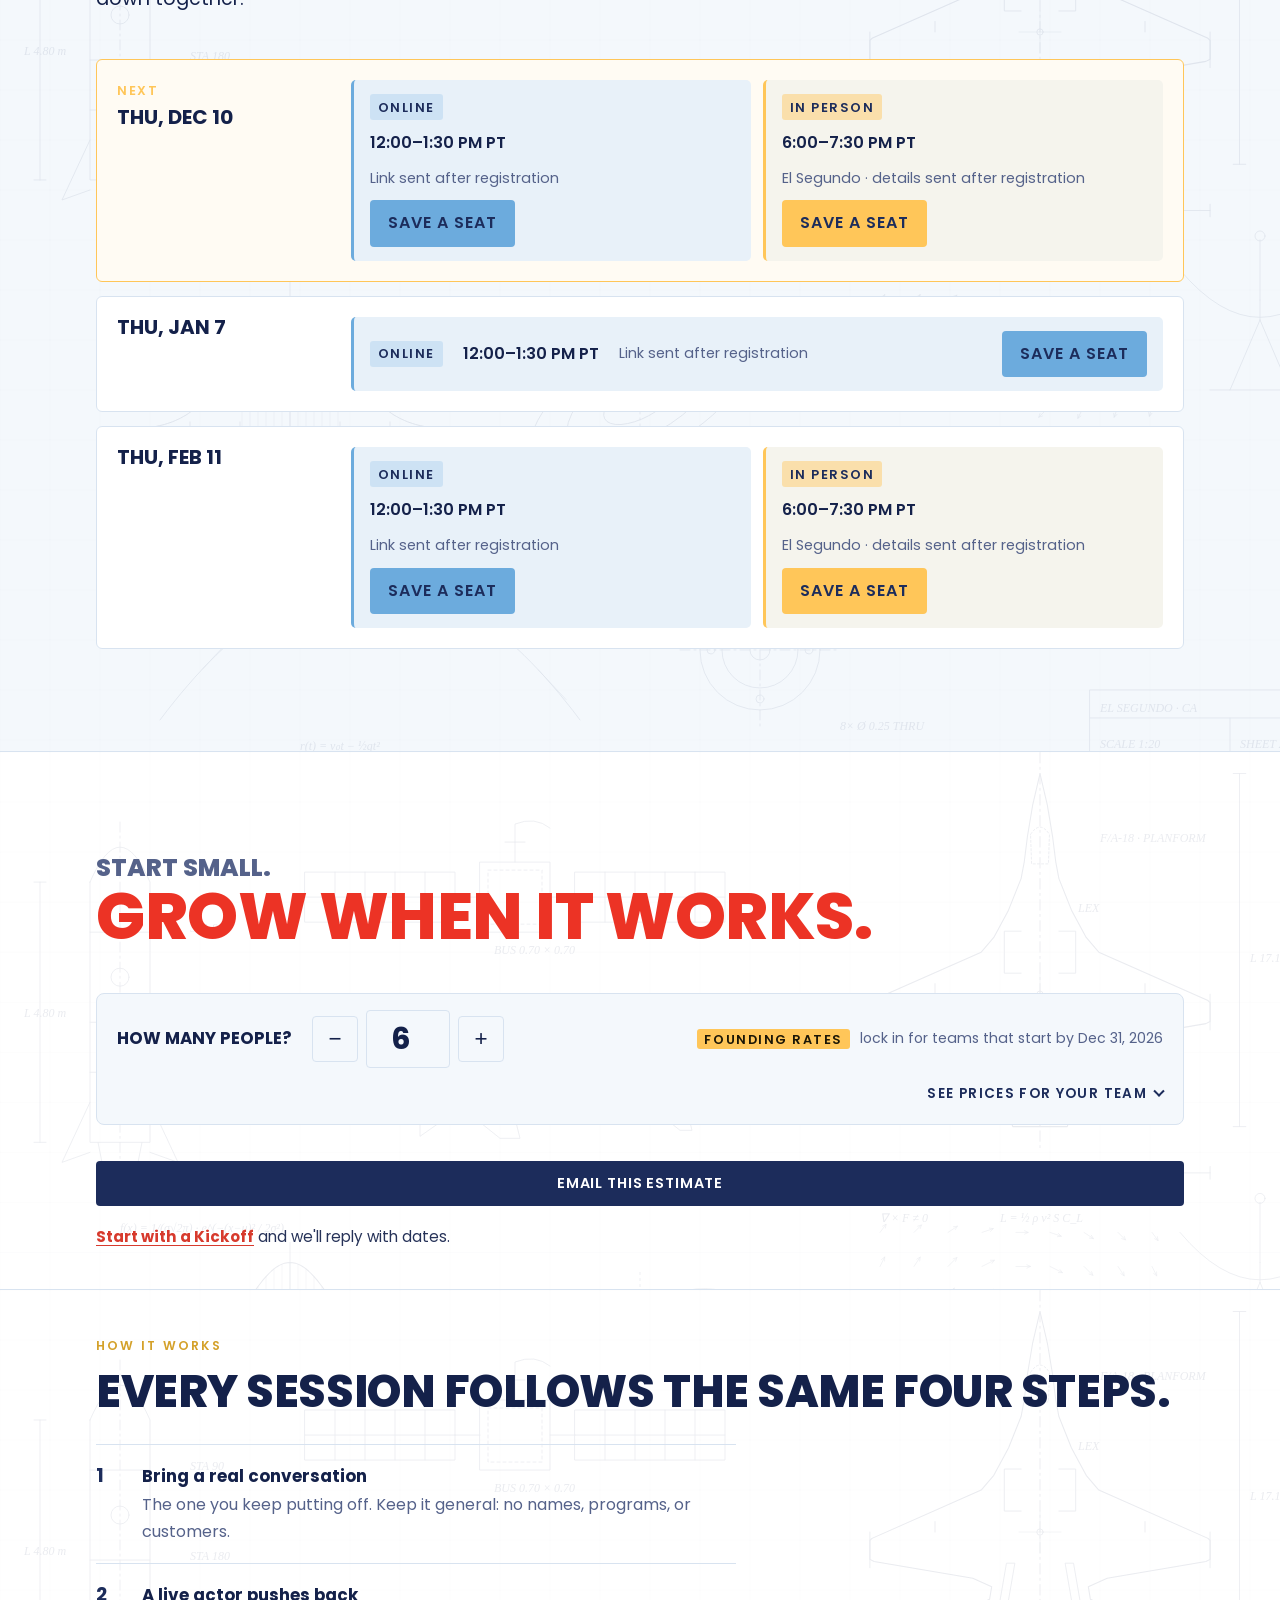
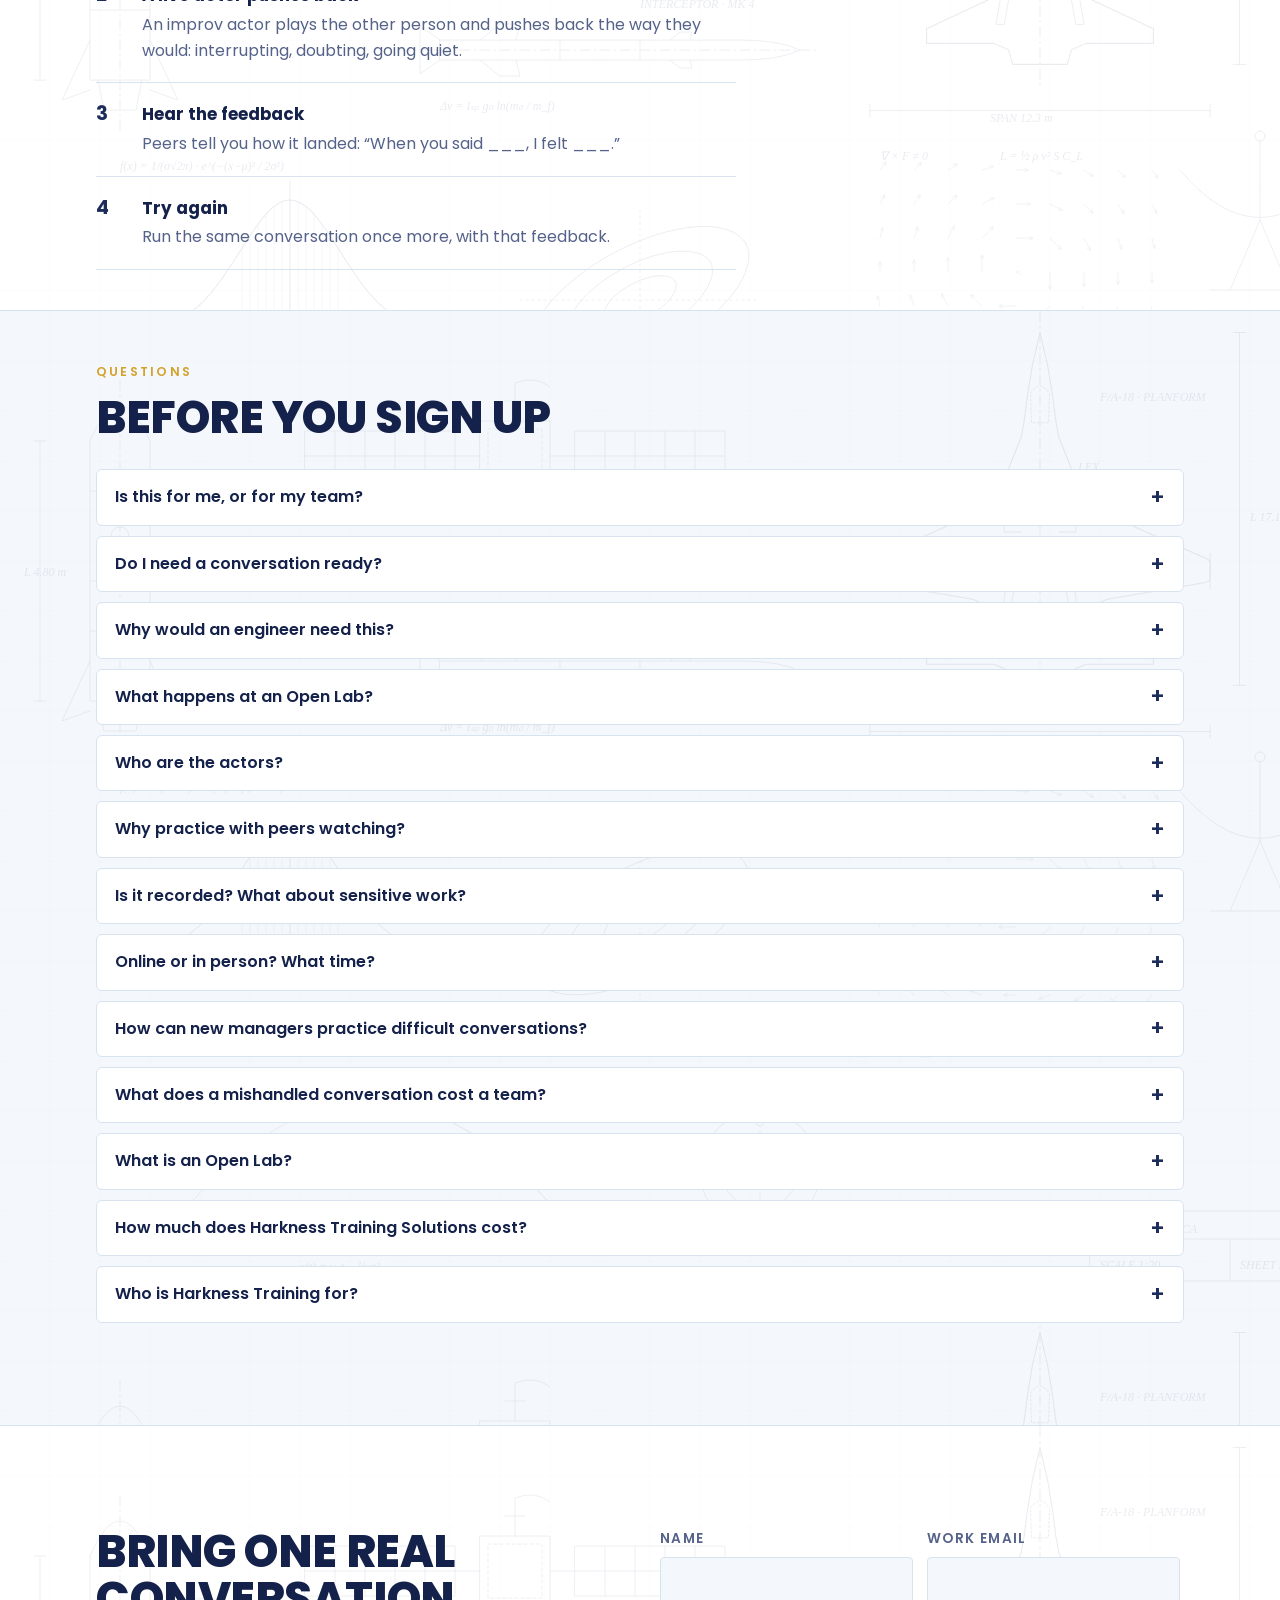
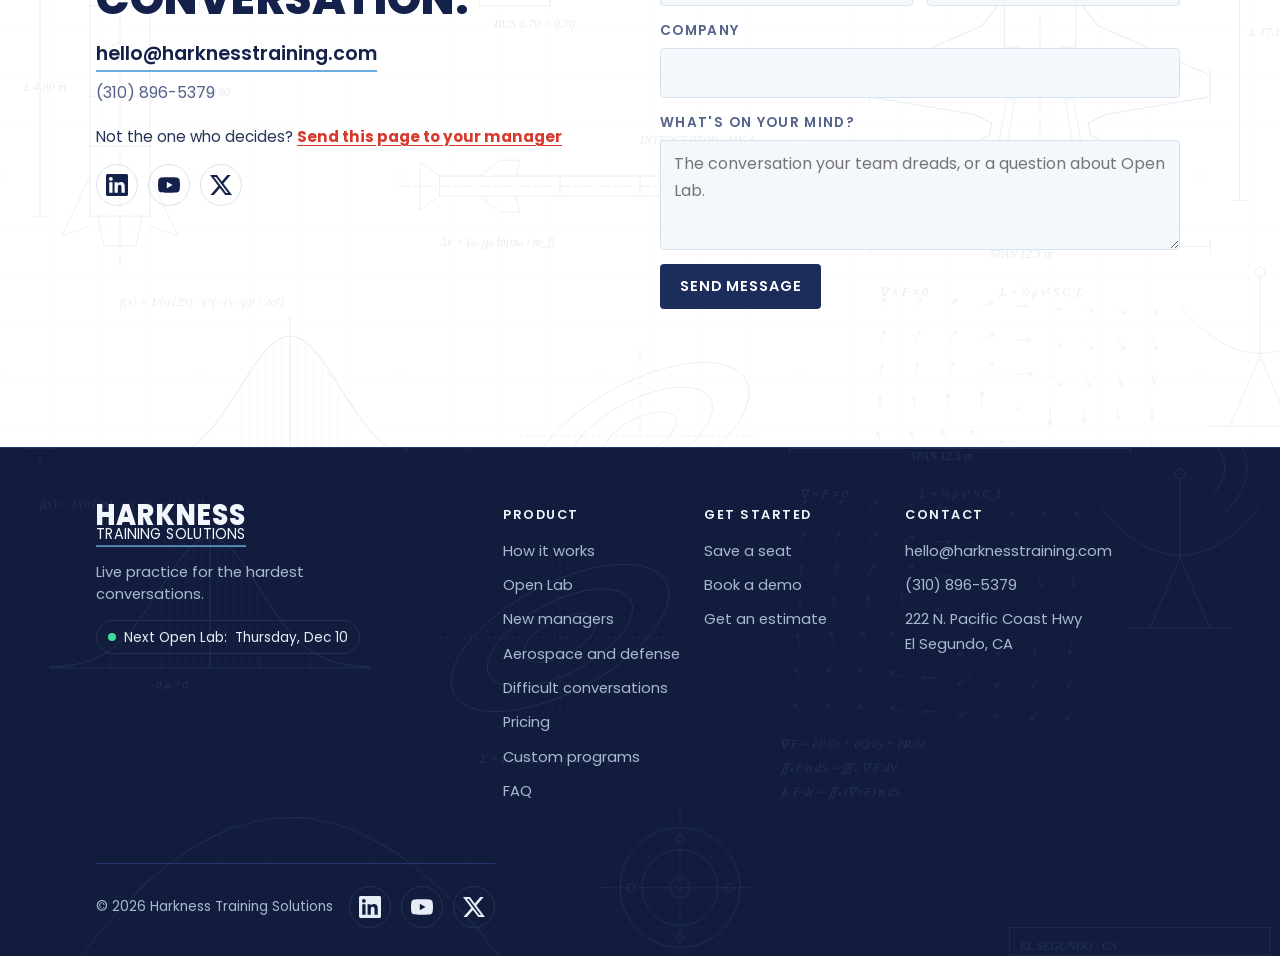
==== commit f1807291: "Add the /chip page for networking poker chips. The QR page is noindex and stays out of the nav, site" ====
--- a/index.html
+++ b/index.html
@@ -38,7 +38,7 @@
 <link rel="stylesheet" href="https://fonts.googleapis.com/css2?family=Poppins:wght@400;500;600;700;800&display=swap">
 <link rel="stylesheet" href="assets/site.css?v=59">
 <link rel="prefetch" href="index.html"><link rel="prefetch" href="demo.html"><link rel="prefetch" href="custom.html">
-<script src="assets/site.js?v=54"></script>
+<script src="assets/site.js?v=58"></script>
 <script type="application/ld+json">
 {
   "@context": "https://schema.org",
@@ -210,7 +210,7 @@
       "@id": "https://harknesstraining.com/#service-demo",
       "name": "Team demo",
       "serviceType": "Difficult conversation practice",
-      "description": "A free 30-minute demo for teams that want to see the practice before a Kickoff.",
+      "description": "A free 20-minute demo for teams that want to see the practice before a Kickoff.",
       "url": "https://harknesstraining.com/demo",
       "provider": {
         "@id": "https://harknesstraining.com/#organization"
@@ -222,7 +222,7 @@
         "priceCurrency": "USD",
         "availability": "https://schema.org/InStock",
         "url": "https://harknesstraining.com/demo",
-        "description": "Free. 30 minutes."
+        "description": "Free. 20 minutes."
       }
     },
     {
@@ -351,7 +351,7 @@
           "name": "Is this for me, or for my team?",
           "acceptedAnswer": {
             "@type": "Answer",
-            "text": "Both. A mishandled conversation costs the person who has it and the team around them. Individual leaders start at a free Open Lab and can join the monthly Practice Lab. Teams start with a free 30-minute demo or a Kickoff, then a Pilot or the Full Program."
+            "text": "Both. A mishandled conversation costs the person who has it and the team around them. Individual leaders start at a free Open Lab and can join the monthly Practice Lab. Teams start with a free 20-minute demo or a Kickoff, then a Pilot or the Full Program."
           }
         },
         {
@@ -439,7 +439,7 @@
           "name": "How much does Harkness Training Solutions cost?",
           "acceptedAnswer": {
             "@type": "Answer",
-            "text": "Open Lab is free. A demo for teams is free and runs 30 minutes. Founding rates lock in for teams that start by Dec 31, 2026. Per person: Kickoff $150 (one 75-minute session, credited in full toward the Pilot), Pilot $650 (three sessions), Full Program $2,500 (five sessions, with a before-and-after results report), Practice Lab $395 a month (two sessions a month). Teams of 15 to 20 people get 10% off the Kickoff, Pilot, and Full Program. Over 20 people, ask for a cohort quote. Custom programs are quoted."
+            "text": "Open Lab is free. A demo for teams is free and runs 20 minutes. Founding rates lock in for teams that start by Dec 31, 2026. Per person: Kickoff $150 (one 75-minute session, credited in full toward the Pilot), Pilot $650 (three sessions), Full Program $2,500 (five sessions, with a before-and-after results report), Practice Lab $395 a month (two sessions a month). Teams of 15 to 20 people get 10% off the Kickoff, Pilot, and Full Program. Over 20 people, ask for a cohort quote. Custom programs are quoted."
           }
         },
         {
@@ -447,7 +447,7 @@
           "name": "Who is Harkness Training for?",
           "acceptedAnswer": {
             "@type": "Answer",
-            "text": "Leaders who have hard conversations to handle, especially new managers. Many of them work at hard-tech companies in the South Bay: space, defense, and aerospace. An individual can start at a free Open Lab. A team can start with a free 30-minute demo or a Kickoff."
+            "text": "Leaders who have hard conversations to handle, especially new managers. Many of them work at hard-tech companies in the South Bay: space, defense, and aerospace. An individual can start at a free Open Lab. A team can start with a free 20-minute demo or a Kickoff."
           }
         }
       ]
@@ -483,7 +483,7 @@
         <p class="pos">We train leaders &amp; teams to handle tricky conversations under pressure.</p>
         <div class="cta-row doors">
           <a class="btn btn-hot" href="open-lab.html">Try it free at Open Lab</a>
-          <a class="btn btn-ghost" href="demo.html">Book a 30-minute demo</a>
+          <a class="btn btn-ghost" href="demo.html">Book a 20-minute demo</a>
         </div>
       </div>
     </div>
@@ -694,7 +694,7 @@
       <p class="eyebrow">Questions</p>
       <h2 style="margin-top:10px">Before you sign up</h2>
       <div class="faq">
-        <details><summary>Is this for me, or for my team?</summary><p>Both. A mishandled conversation costs the person who has it and the team around them. Individual leaders start at a free Open Lab and can join the monthly Practice Lab. Teams start with a free 30-minute demo or a Kickoff, then a Pilot or the Full Program.</p></details>
+        <details><summary>Is this for me, or for my team?</summary><p>Both. A mishandled conversation costs the person who has it and the team around them. Individual leaders start at a free Open Lab and can join the monthly Practice Lab. Teams start with a free 20-minute demo or a Kickoff, then a Pilot or the Full Program.</p></details>
         <details><summary>Do I need a conversation ready?</summary><p>It helps. Bring the one you keep putting off: that's usually the one most likely to go wrong. Keep it general, with no names, programs or customers. If you'd rather watch, tick “I'd rather watch this time” when you save a seat.</p></details>
         <details><summary>Why would an engineer need this?</summary><p>At a certain level, the job is mostly conversations. A mishandled one can sink a good design, hide a risk until it's late, or cost you a good engineer. You were promoted for your technical judgment. Nobody trained you for the conversation where you have to defend it.</p></details>
         <details><summary>What happens at an Open Lab?</summary><p>We start with why conversations get mishandled, then spend 5 to 10 minutes on a simple storytelling framework. Then the hot seat: one person runs a conversation they're dreading with an improv actor, the room gives feedback (“When you said ___, I felt ___”), and they run it again with the feedback.</p></details>
@@ -705,8 +705,8 @@
         <details><summary>How can new managers practice difficult conversations?</summary><p>Bring the conversation you keep putting off to a free Open Lab, or practice it with your team in a Kickoff, Pilot, or the Full Program. A session is the same shape either way. You spend 5 to 10 minutes on a simple storytelling framework, then one person runs the conversation with an improv actor who pushes back. Peers say how it landed (“When you said ___, I felt ___”), and you run it again. If you'd rather watch, you can.</p></details>
         <details><summary>What does a mishandled conversation cost a team?</summary><p>Trust, talent, and time. It costs the person who has it and the team around them. A mishandled conversation can stall a decision, hide a risk until it's late, or cost the team a good engineer.</p></details>
         <details><summary>What is an Open Lab?</summary><p>Open Lab is free and runs 90 minutes. It starts with why conversations get mishandled, then 5 to 10 minutes on a storytelling framework: character, goal, challenge, resolution. One person practices a conversation they are dreading with an improv actor, the room gives feedback, and they run it again. Upcoming online sessions are 12:00–1:30 PM Pacific on Thursday, November 19, 2026; Thursday, December 10, 2026; and Thursday, January 7, 2027. December 10 also has an in-person session in El Segundo at 6:00–7:30 PM Pacific.</p></details>
-        <details><summary>How much does Harkness Training Solutions cost?</summary><p>Open Lab is free. A demo for teams is free and runs 30 minutes. Founding rates lock in for teams that start by Dec 31, 2026. Per person: Kickoff $150 (one 75-minute session, credited in full toward the Pilot), Pilot $650 (three sessions), Full Program $2,500 (five sessions, with a before-and-after results report), Practice Lab $395 a month (two sessions a month). Teams of 15 to 20 people get 10% off the Kickoff, Pilot, and Full Program. Over 20 people, ask for a cohort quote. Custom programs are quoted.</p></details>
-        <details><summary>Who is Harkness Training for?</summary><p>Leaders who have hard conversations to handle, especially new managers. Many of them work at hard-tech companies in the South Bay: space, defense, and aerospace. An individual can start at a free Open Lab. A team can start with a free 30-minute demo or a Kickoff.</p></details>
+        <details><summary>How much does Harkness Training Solutions cost?</summary><p>Open Lab is free. A demo for teams is free and runs 20 minutes. Founding rates lock in for teams that start by Dec 31, 2026. Per person: Kickoff $150 (one 75-minute session, credited in full toward the Pilot), Pilot $650 (three sessions), Full Program $2,500 (five sessions, with a before-and-after results report), Practice Lab $395 a month (two sessions a month). Teams of 15 to 20 people get 10% off the Kickoff, Pilot, and Full Program. Over 20 people, ask for a cohort quote. Custom programs are quoted.</p></details>
+        <details><summary>Who is Harkness Training for?</summary><p>Leaders who have hard conversations to handle, especially new managers. Many of them work at hard-tech companies in the South Bay: space, defense, and aerospace. An individual can start at a free Open Lab. A team can start with a free 20-minute demo or a Kickoff.</p></details>
       </div>
     </div>
   </section>
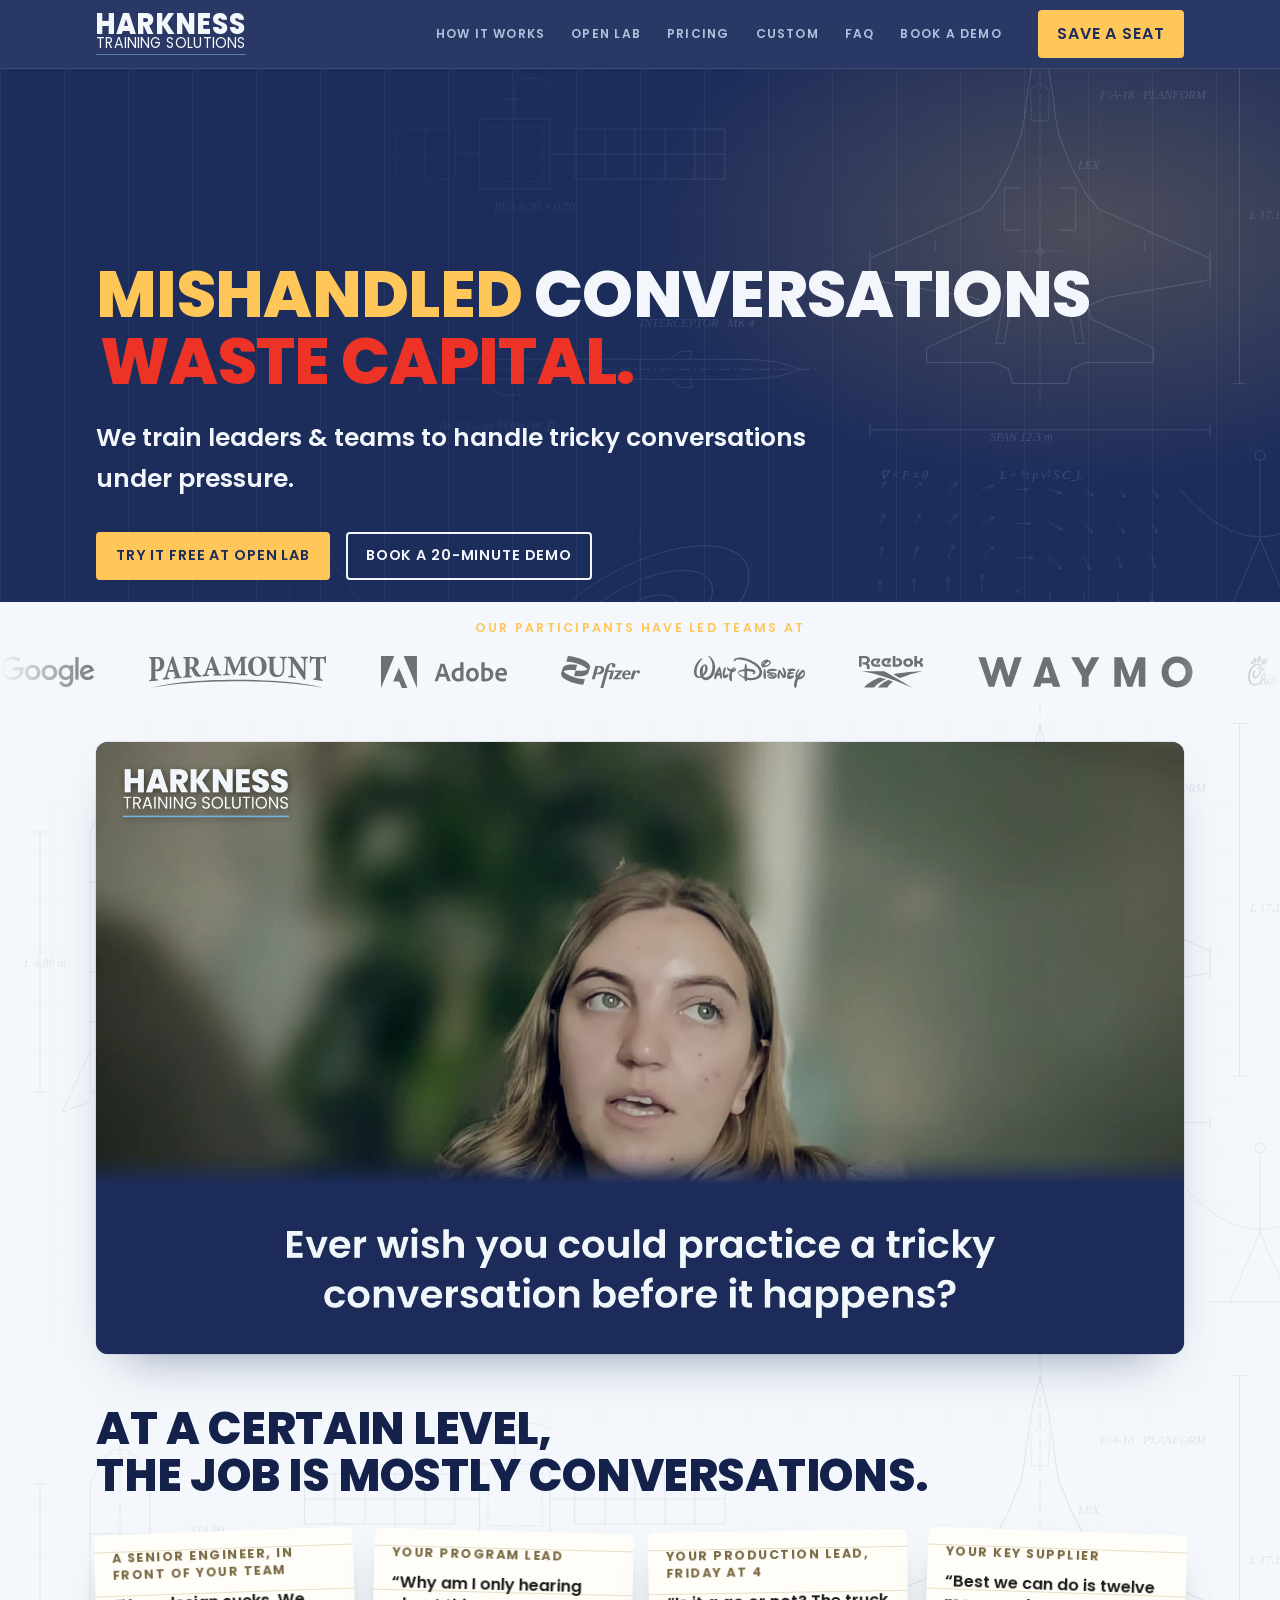
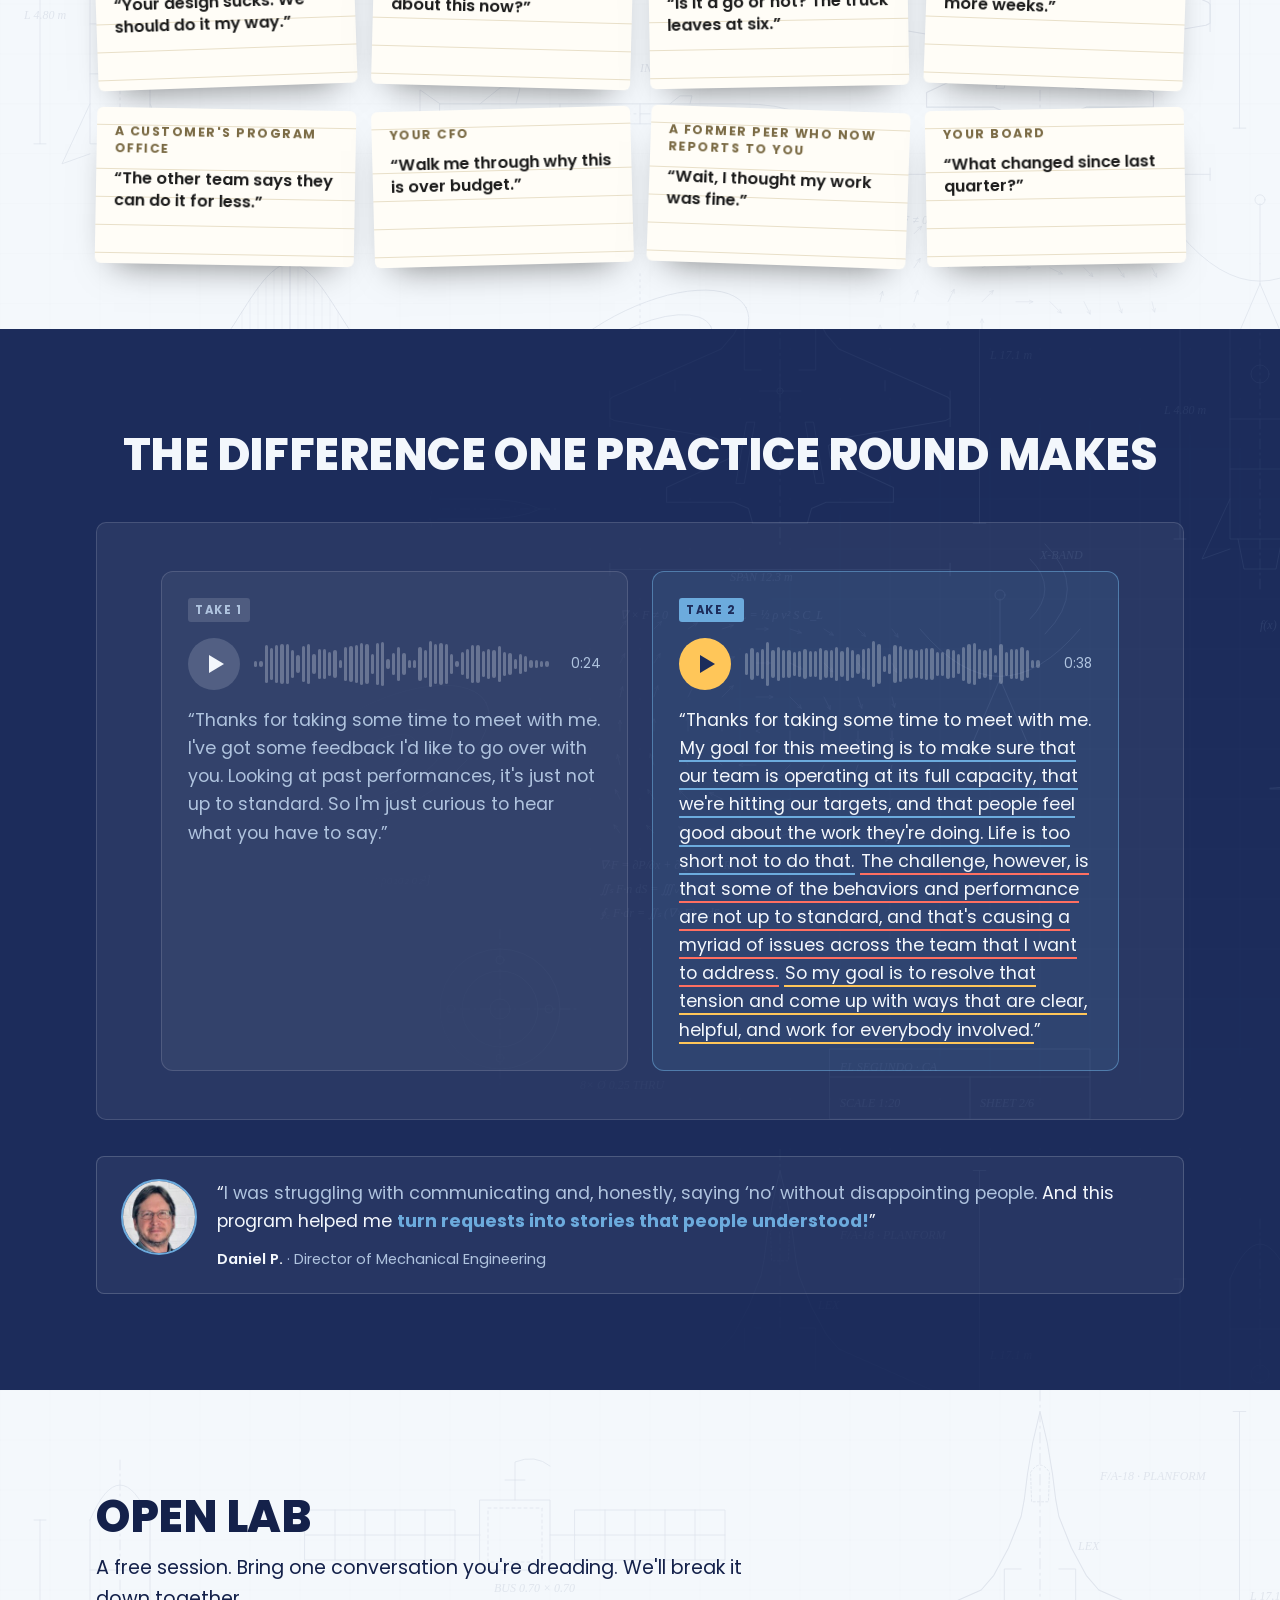
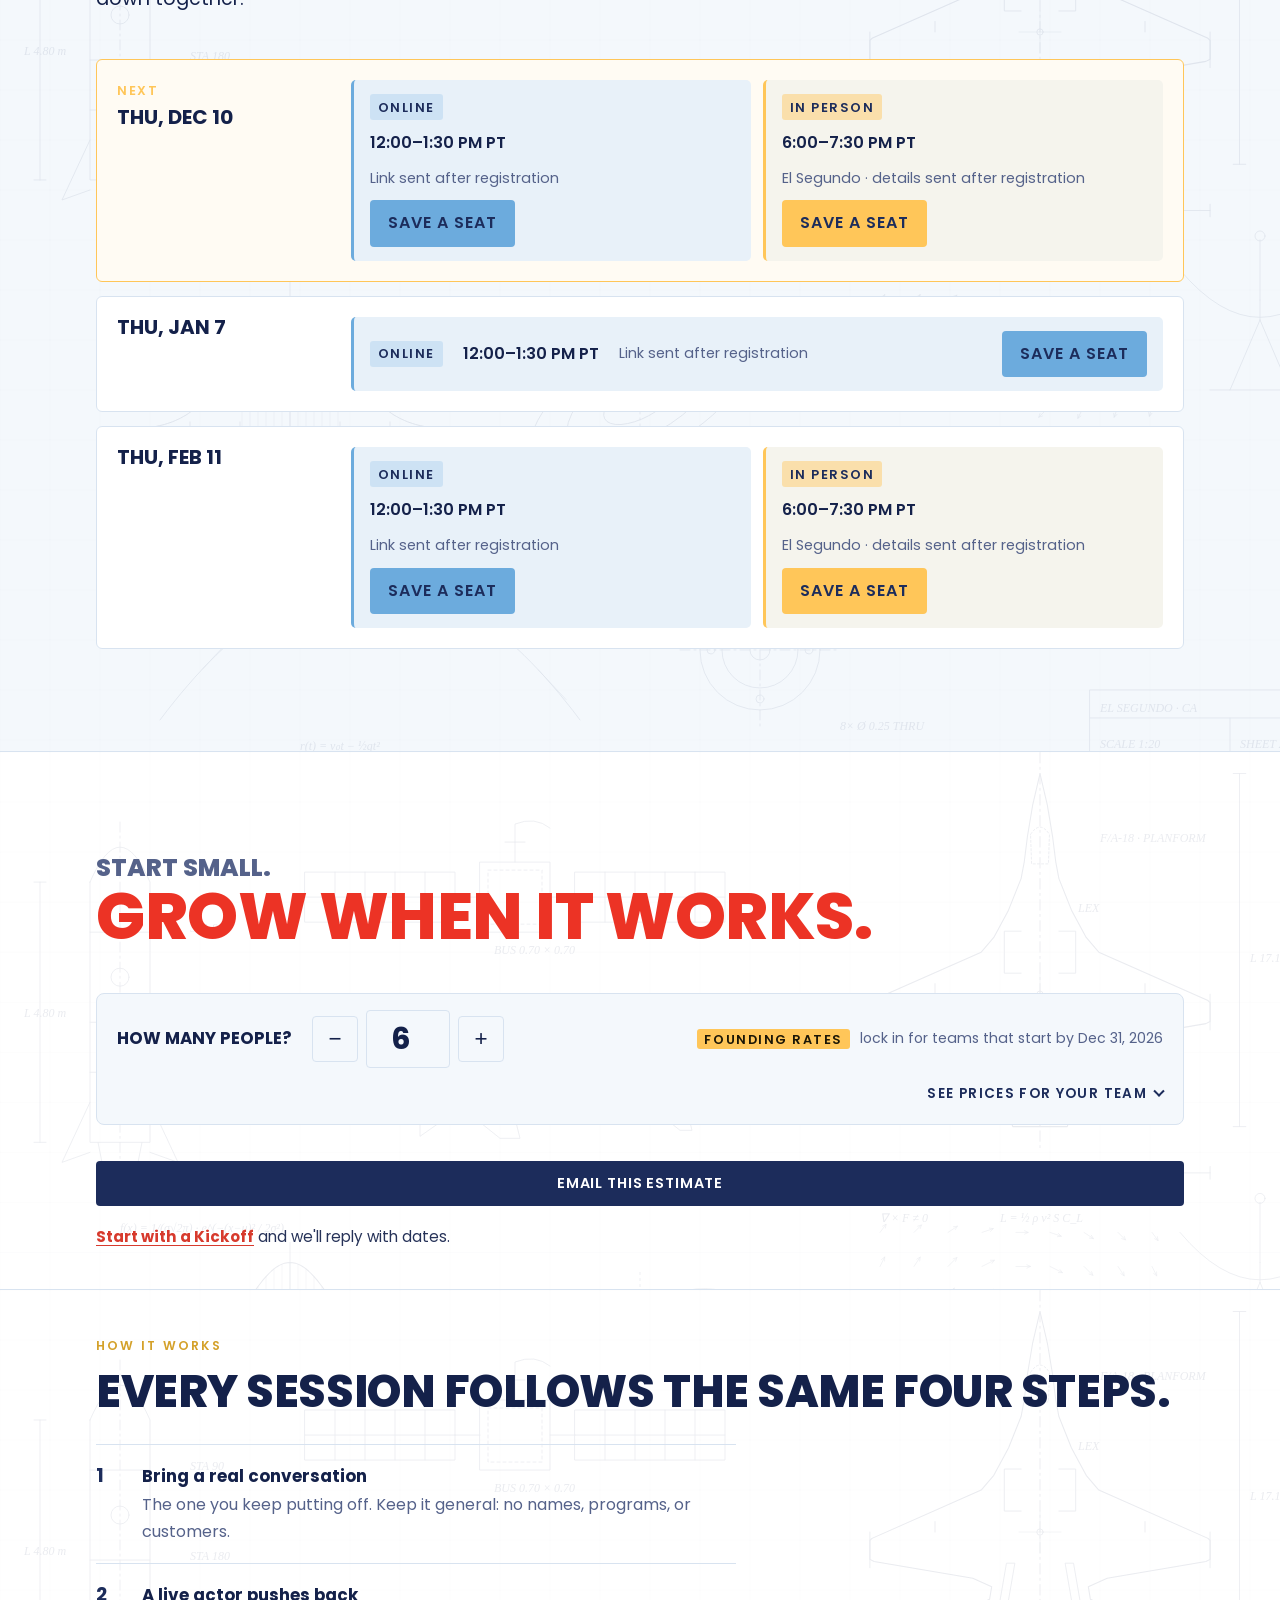
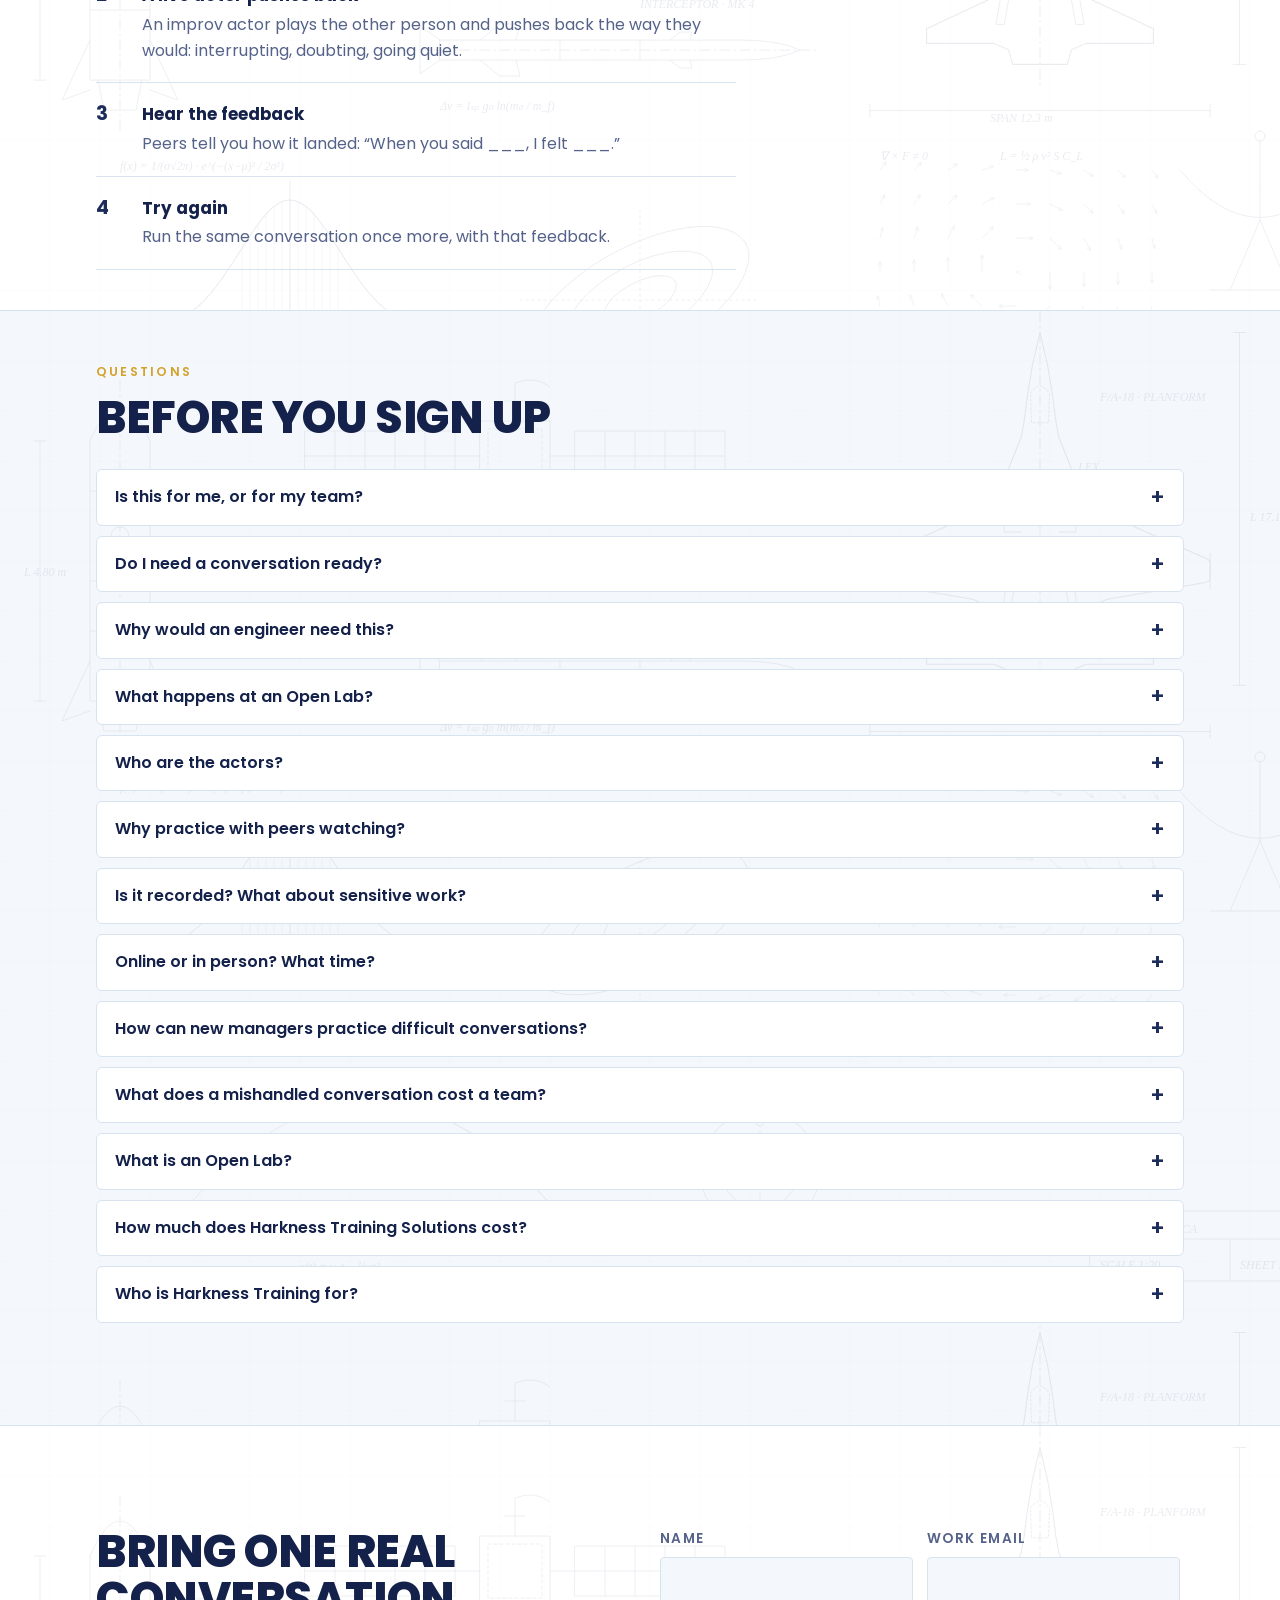
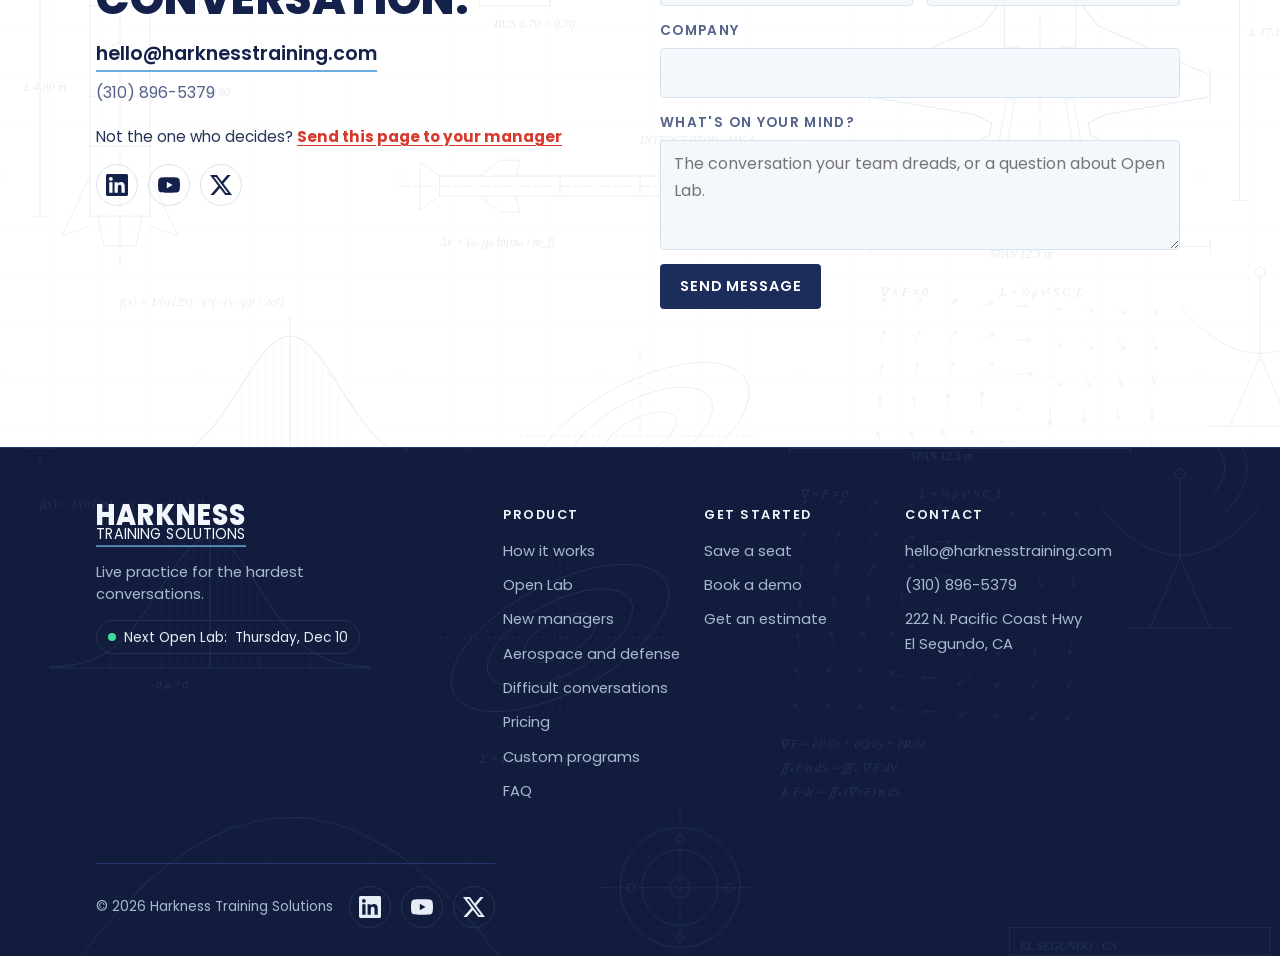
==== commit fef69718: "Track poker-chip QR scans separately from typed /chip visits. Only ?s=qr or utm_source=chip counts a" ====
--- a/index.html
+++ b/index.html
@@ -38,7 +38,7 @@
 <link rel="stylesheet" href="https://fonts.googleapis.com/css2?family=Poppins:wght@400;500;600;700;800&display=swap">
 <link rel="stylesheet" href="assets/site.css?v=59">
 <link rel="prefetch" href="index.html"><link rel="prefetch" href="demo.html"><link rel="prefetch" href="custom.html">
-<script src="assets/site.js?v=58"></script>
+<script src="assets/site.js?v=59"></script>
 <script type="application/ld+json">
 {
   "@context": "https://schema.org",
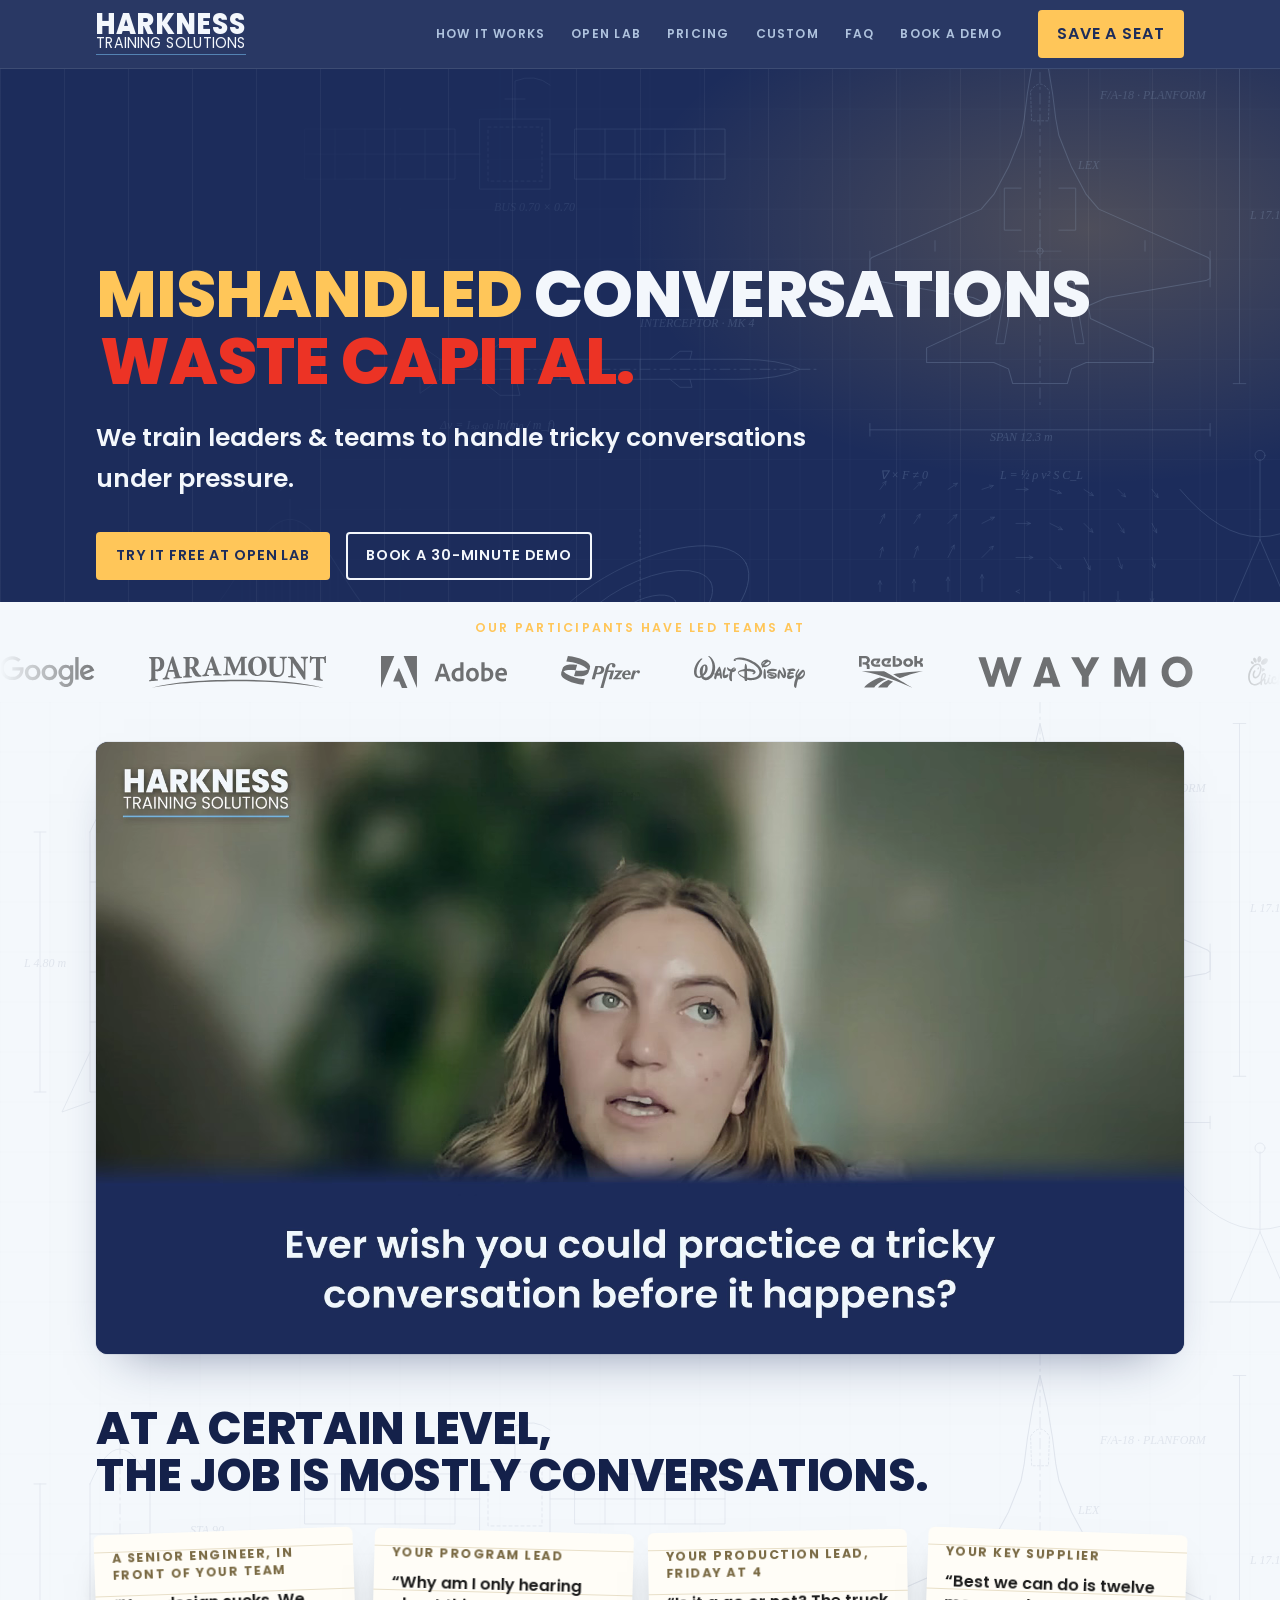
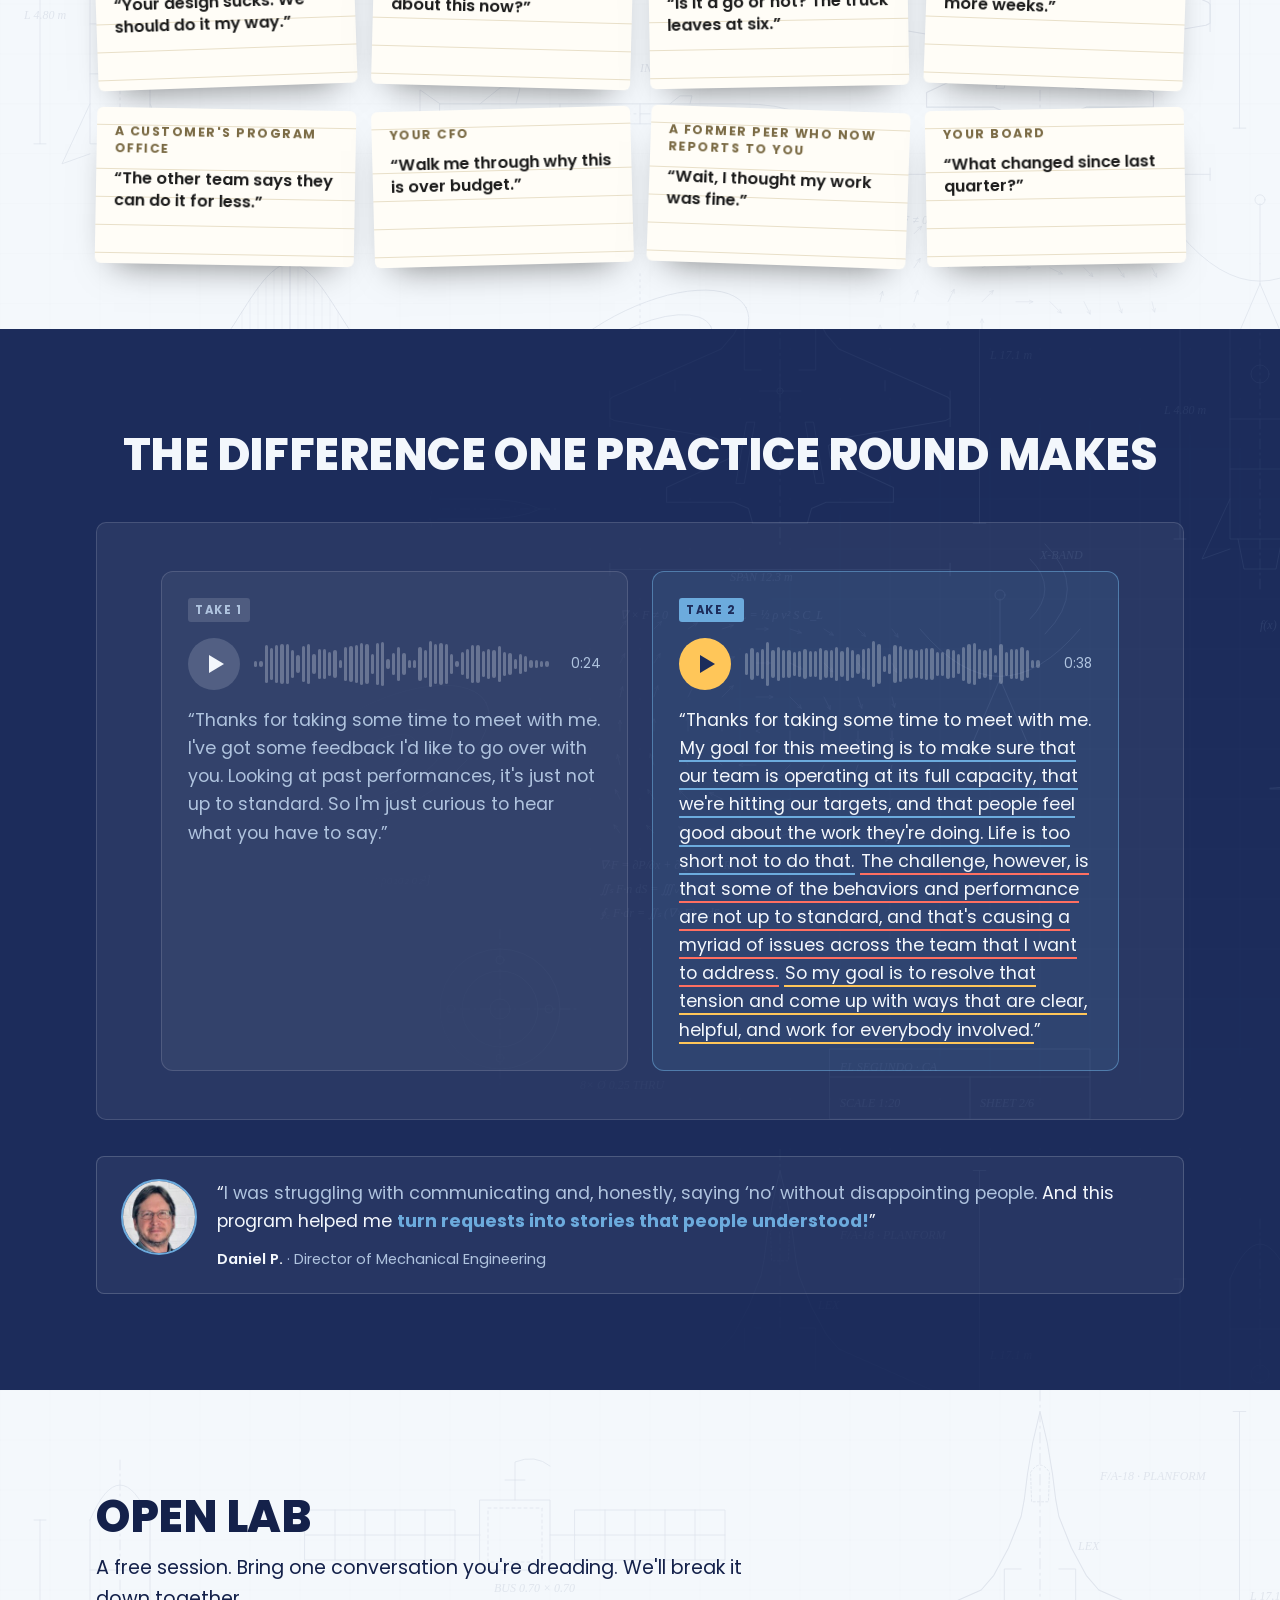
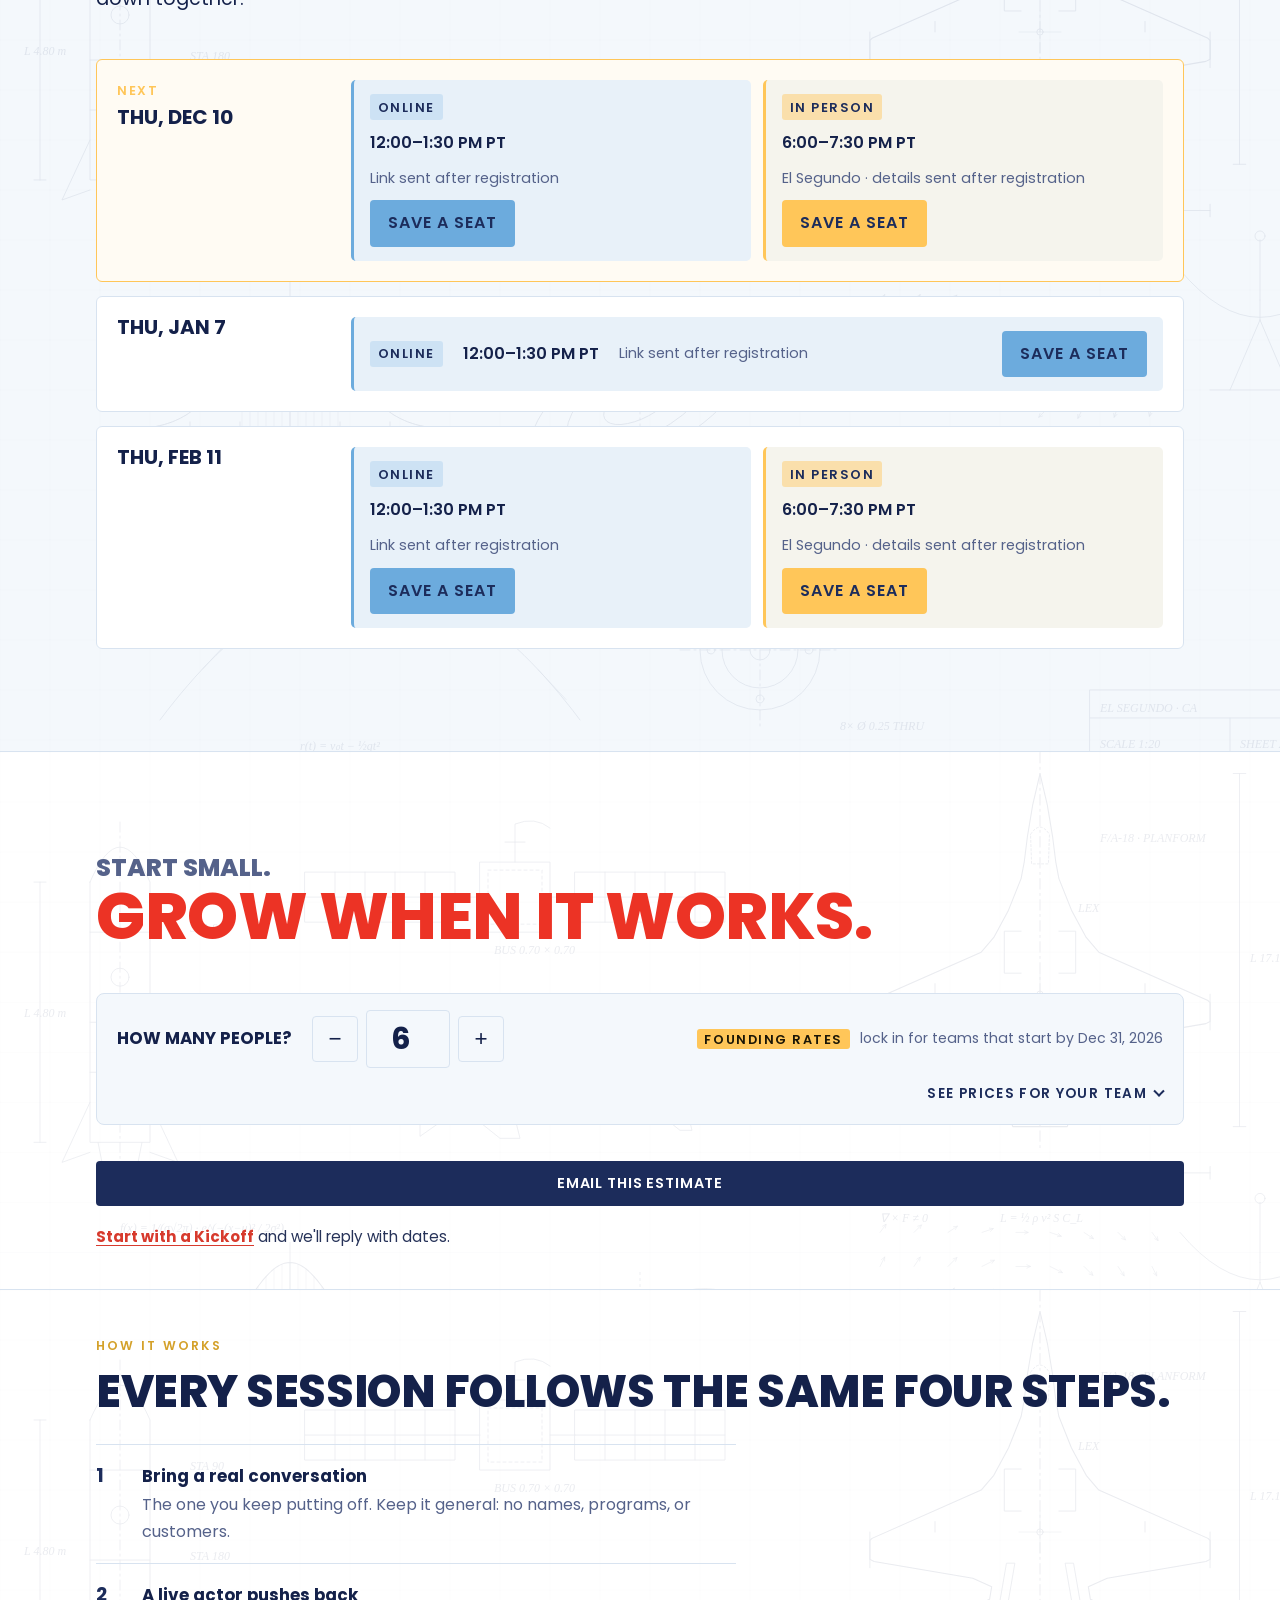
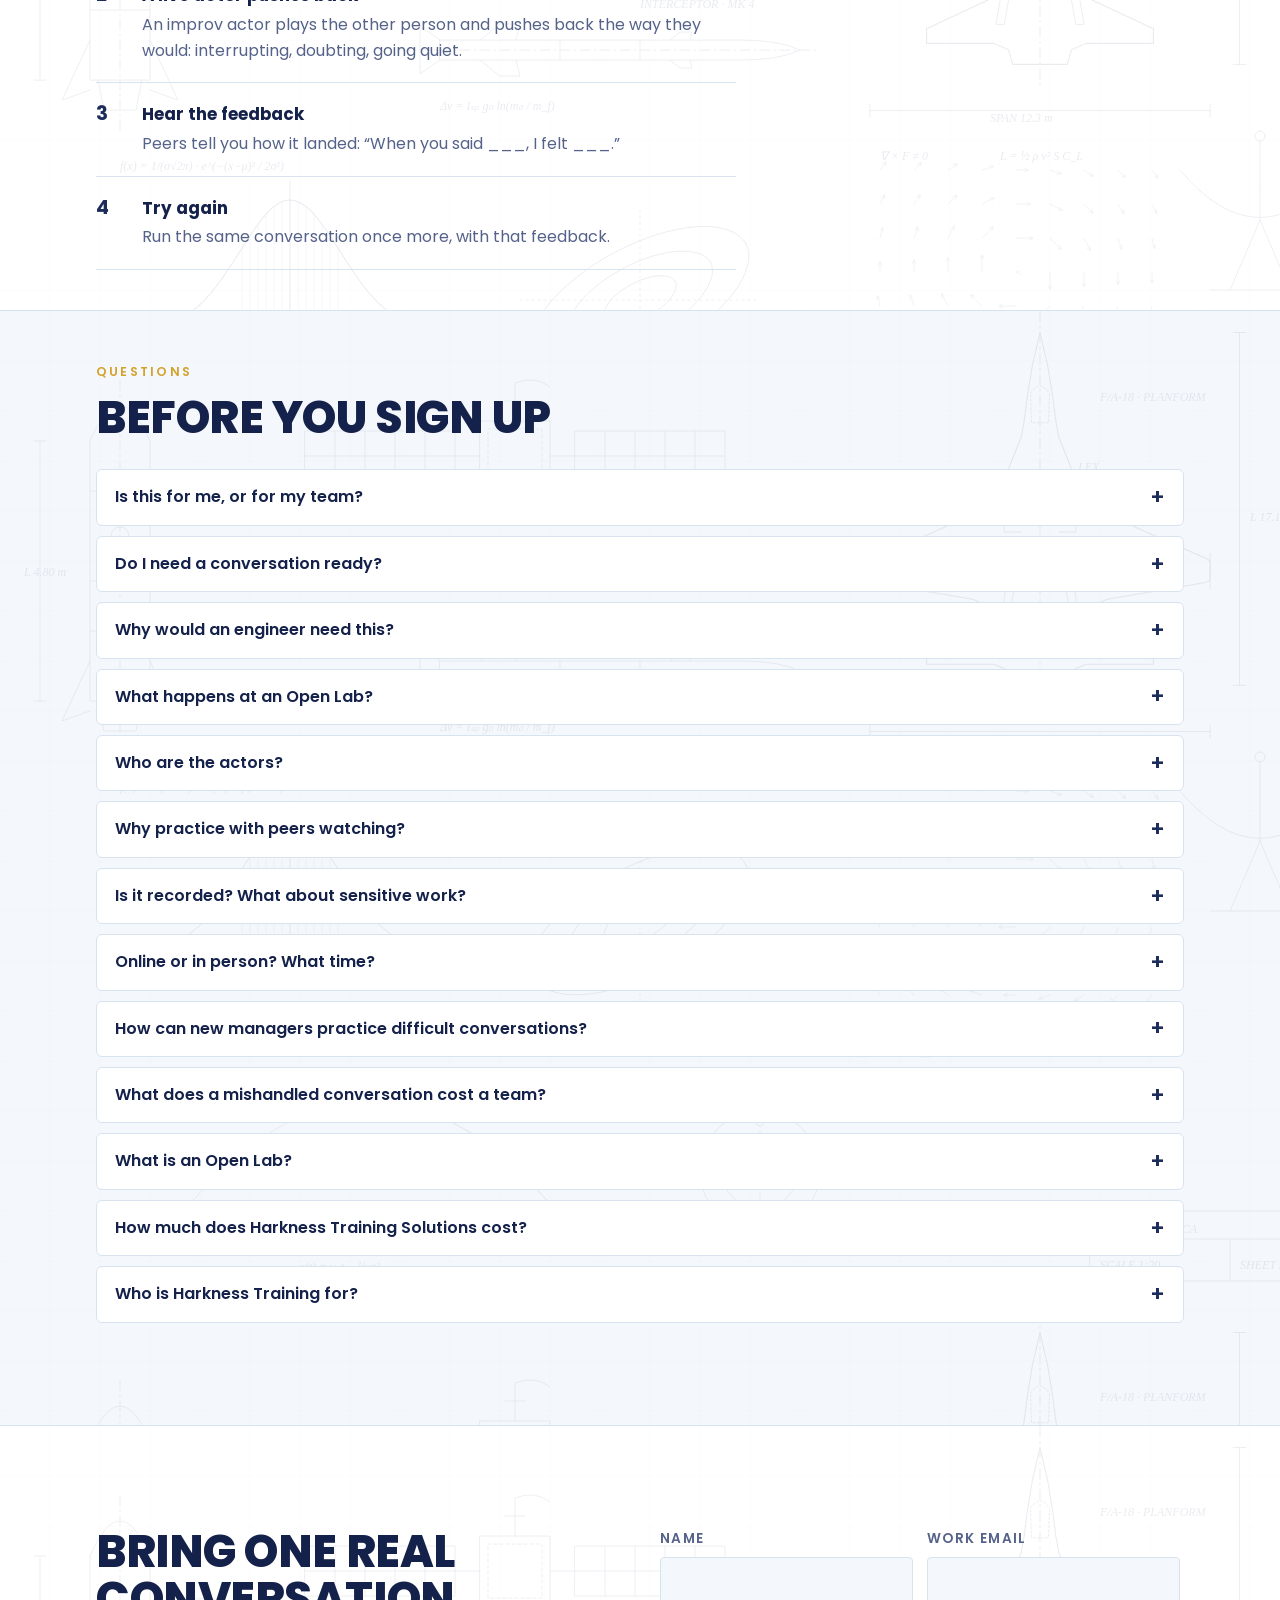
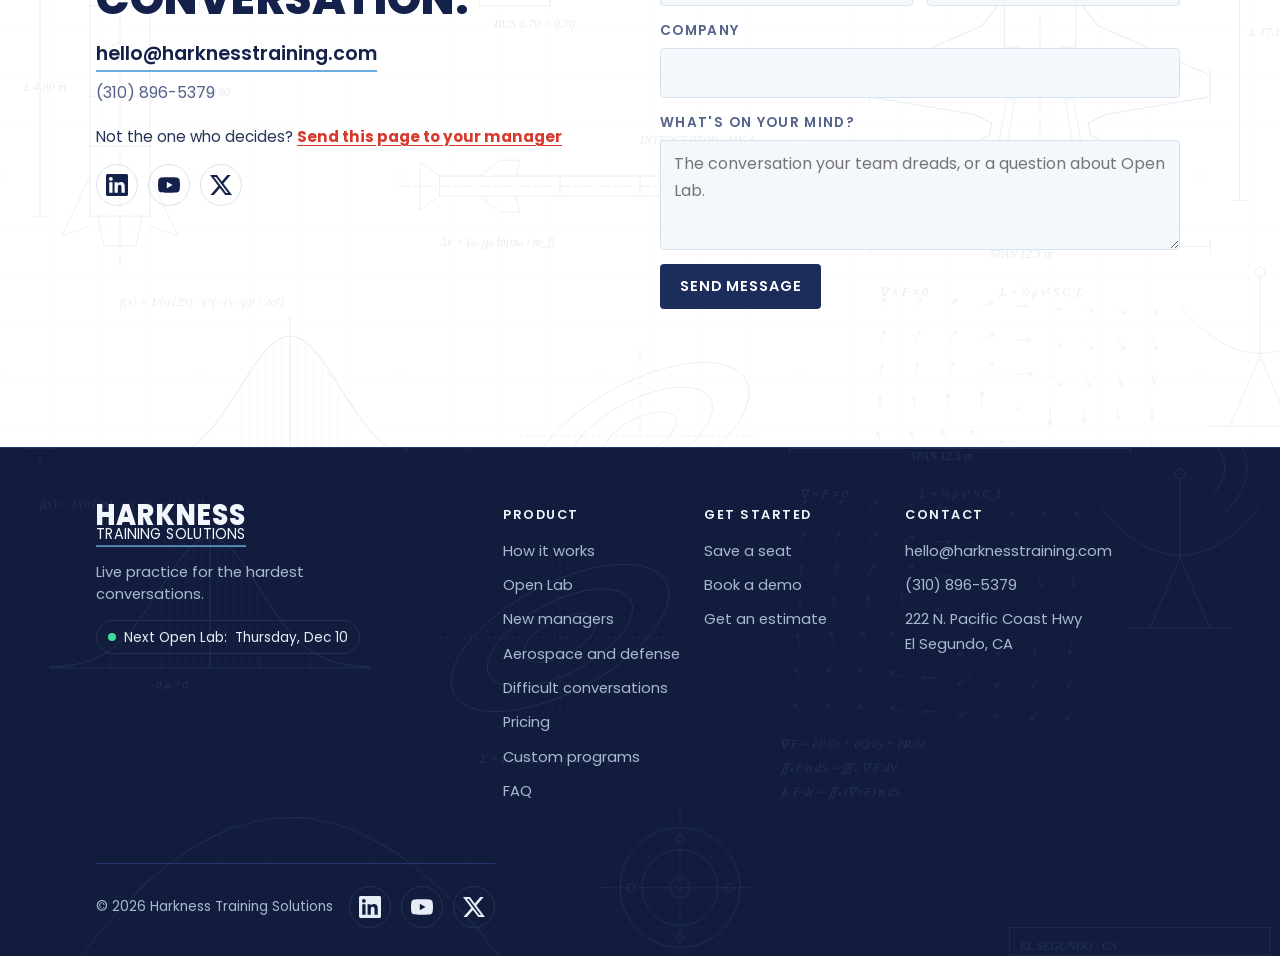
==== commit 715b37f3: "Merge main and keep the demo at 30 minutes. Keep main's /chip page and scan tracking, and keep every" ====
--- a/index.html
+++ b/index.html
@@ -38,7 +38,7 @@
 <link rel="stylesheet" href="https://fonts.googleapis.com/css2?family=Poppins:wght@400;500;600;700;800&display=swap">
 <link rel="stylesheet" href="assets/site.css?v=59">
 <link rel="prefetch" href="index.html"><link rel="prefetch" href="demo.html"><link rel="prefetch" href="custom.html">
-<script src="assets/site.js?v=59"></script>
+<script src="assets/site.js?v=60"></script>
 <script type="application/ld+json">
 {
   "@context": "https://schema.org",
@@ -210,7 +210,7 @@
       "@id": "https://harknesstraining.com/#service-demo",
       "name": "Team demo",
       "serviceType": "Difficult conversation practice",
-      "description": "A free 20-minute demo for teams that want to see the practice before a Kickoff.",
+      "description": "A free 30-minute demo for teams that want to see the practice before a Kickoff.",
       "url": "https://harknesstraining.com/demo",
       "provider": {
         "@id": "https://harknesstraining.com/#organization"
@@ -222,7 +222,7 @@
         "priceCurrency": "USD",
         "availability": "https://schema.org/InStock",
         "url": "https://harknesstraining.com/demo",
-        "description": "Free. 20 minutes."
+        "description": "Free. 30 minutes."
       }
     },
     {
@@ -351,7 +351,7 @@
           "name": "Is this for me, or for my team?",
           "acceptedAnswer": {
             "@type": "Answer",
-            "text": "Both. A mishandled conversation costs the person who has it and the team around them. Individual leaders start at a free Open Lab and can join the monthly Practice Lab. Teams start with a free 20-minute demo or a Kickoff, then a Pilot or the Full Program."
+            "text": "Both. A mishandled conversation costs the person who has it and the team around them. Individual leaders start at a free Open Lab and can join the monthly Practice Lab. Teams start with a free 30-minute demo or a Kickoff, then a Pilot or the Full Program."
           }
         },
         {
@@ -439,7 +439,7 @@
           "name": "How much does Harkness Training Solutions cost?",
           "acceptedAnswer": {
             "@type": "Answer",
-            "text": "Open Lab is free. A demo for teams is free and runs 20 minutes. Founding rates lock in for teams that start by Dec 31, 2026. Per person: Kickoff $150 (one 75-minute session, credited in full toward the Pilot), Pilot $650 (three sessions), Full Program $2,500 (five sessions, with a before-and-after results report), Practice Lab $395 a month (two sessions a month). Teams of 15 to 20 people get 10% off the Kickoff, Pilot, and Full Program. Over 20 people, ask for a cohort quote. Custom programs are quoted."
+            "text": "Open Lab is free. A demo for teams is free and runs 30 minutes. Founding rates lock in for teams that start by Dec 31, 2026. Per person: Kickoff $150 (one 75-minute session, credited in full toward the Pilot), Pilot $650 (three sessions), Full Program $2,500 (five sessions, with a before-and-after results report), Practice Lab $395 a month (two sessions a month). Teams of 15 to 20 people get 10% off the Kickoff, Pilot, and Full Program. Over 20 people, ask for a cohort quote. Custom programs are quoted."
           }
         },
         {
@@ -447,7 +447,7 @@
           "name": "Who is Harkness Training for?",
           "acceptedAnswer": {
             "@type": "Answer",
-            "text": "Leaders who have hard conversations to handle, especially new managers. Many of them work at hard-tech companies in the South Bay: space, defense, and aerospace. An individual can start at a free Open Lab. A team can start with a free 20-minute demo or a Kickoff."
+            "text": "Leaders who have hard conversations to handle, especially new managers. Many of them work at hard-tech companies in the South Bay: space, defense, and aerospace. An individual can start at a free Open Lab. A team can start with a free 30-minute demo or a Kickoff."
           }
         }
       ]
@@ -483,7 +483,7 @@
         <p class="pos">We train leaders &amp; teams to handle tricky conversations under pressure.</p>
         <div class="cta-row doors">
           <a class="btn btn-hot" href="open-lab.html">Try it free at Open Lab</a>
-          <a class="btn btn-ghost" href="demo.html">Book a 20-minute demo</a>
+          <a class="btn btn-ghost" href="demo.html">Book a 30-minute demo</a>
         </div>
       </div>
     </div>
@@ -694,7 +694,7 @@
       <p class="eyebrow">Questions</p>
       <h2 style="margin-top:10px">Before you sign up</h2>
       <div class="faq">
-        <details><summary>Is this for me, or for my team?</summary><p>Both. A mishandled conversation costs the person who has it and the team around them. Individual leaders start at a free Open Lab and can join the monthly Practice Lab. Teams start with a free 20-minute demo or a Kickoff, then a Pilot or the Full Program.</p></details>
+        <details><summary>Is this for me, or for my team?</summary><p>Both. A mishandled conversation costs the person who has it and the team around them. Individual leaders start at a free Open Lab and can join the monthly Practice Lab. Teams start with a free 30-minute demo or a Kickoff, then a Pilot or the Full Program.</p></details>
         <details><summary>Do I need a conversation ready?</summary><p>It helps. Bring the one you keep putting off: that's usually the one most likely to go wrong. Keep it general, with no names, programs or customers. If you'd rather watch, tick “I'd rather watch this time” when you save a seat.</p></details>
         <details><summary>Why would an engineer need this?</summary><p>At a certain level, the job is mostly conversations. A mishandled one can sink a good design, hide a risk until it's late, or cost you a good engineer. You were promoted for your technical judgment. Nobody trained you for the conversation where you have to defend it.</p></details>
         <details><summary>What happens at an Open Lab?</summary><p>We start with why conversations get mishandled, then spend 5 to 10 minutes on a simple storytelling framework. Then the hot seat: one person runs a conversation they're dreading with an improv actor, the room gives feedback (“When you said ___, I felt ___”), and they run it again with the feedback.</p></details>
@@ -705,8 +705,8 @@
         <details><summary>How can new managers practice difficult conversations?</summary><p>Bring the conversation you keep putting off to a free Open Lab, or practice it with your team in a Kickoff, Pilot, or the Full Program. A session is the same shape either way. You spend 5 to 10 minutes on a simple storytelling framework, then one person runs the conversation with an improv actor who pushes back. Peers say how it landed (“When you said ___, I felt ___”), and you run it again. If you'd rather watch, you can.</p></details>
         <details><summary>What does a mishandled conversation cost a team?</summary><p>Trust, talent, and time. It costs the person who has it and the team around them. A mishandled conversation can stall a decision, hide a risk until it's late, or cost the team a good engineer.</p></details>
         <details><summary>What is an Open Lab?</summary><p>Open Lab is free and runs 90 minutes. It starts with why conversations get mishandled, then 5 to 10 minutes on a storytelling framework: character, goal, challenge, resolution. One person practices a conversation they are dreading with an improv actor, the room gives feedback, and they run it again. Upcoming online sessions are 12:00–1:30 PM Pacific on Thursday, November 19, 2026; Thursday, December 10, 2026; and Thursday, January 7, 2027. December 10 also has an in-person session in El Segundo at 6:00–7:30 PM Pacific.</p></details>
-        <details><summary>How much does Harkness Training Solutions cost?</summary><p>Open Lab is free. A demo for teams is free and runs 20 minutes. Founding rates lock in for teams that start by Dec 31, 2026. Per person: Kickoff $150 (one 75-minute session, credited in full toward the Pilot), Pilot $650 (three sessions), Full Program $2,500 (five sessions, with a before-and-after results report), Practice Lab $395 a month (two sessions a month). Teams of 15 to 20 people get 10% off the Kickoff, Pilot, and Full Program. Over 20 people, ask for a cohort quote. Custom programs are quoted.</p></details>
-        <details><summary>Who is Harkness Training for?</summary><p>Leaders who have hard conversations to handle, especially new managers. Many of them work at hard-tech companies in the South Bay: space, defense, and aerospace. An individual can start at a free Open Lab. A team can start with a free 20-minute demo or a Kickoff.</p></details>
+        <details><summary>How much does Harkness Training Solutions cost?</summary><p>Open Lab is free. A demo for teams is free and runs 30 minutes. Founding rates lock in for teams that start by Dec 31, 2026. Per person: Kickoff $150 (one 75-minute session, credited in full toward the Pilot), Pilot $650 (three sessions), Full Program $2,500 (five sessions, with a before-and-after results report), Practice Lab $395 a month (two sessions a month). Teams of 15 to 20 people get 10% off the Kickoff, Pilot, and Full Program. Over 20 people, ask for a cohort quote. Custom programs are quoted.</p></details>
+        <details><summary>Who is Harkness Training for?</summary><p>Leaders who have hard conversations to handle, especially new managers. Many of them work at hard-tech companies in the South Bay: space, defense, and aerospace. An individual can start at a free Open Lab. A team can start with a free 30-minute demo or a Kickoff.</p></details>
       </div>
     </div>
   </section>
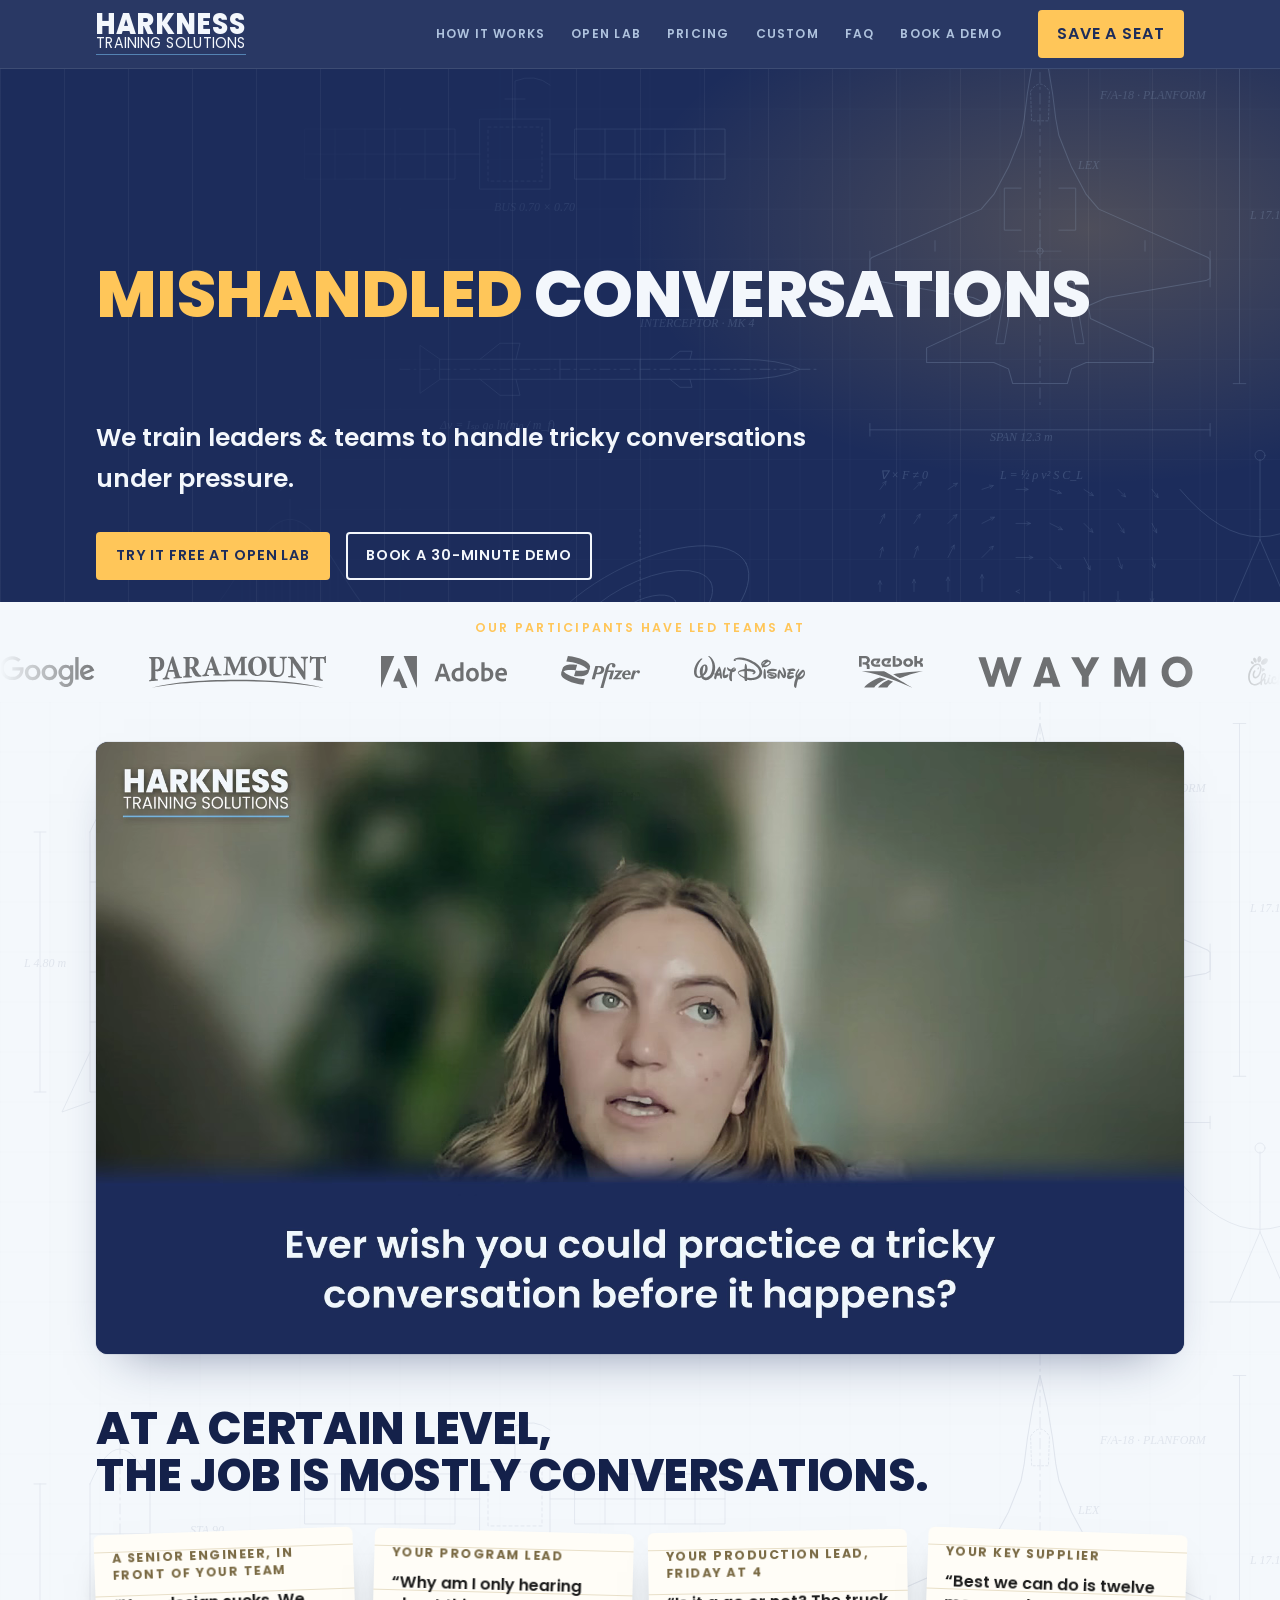
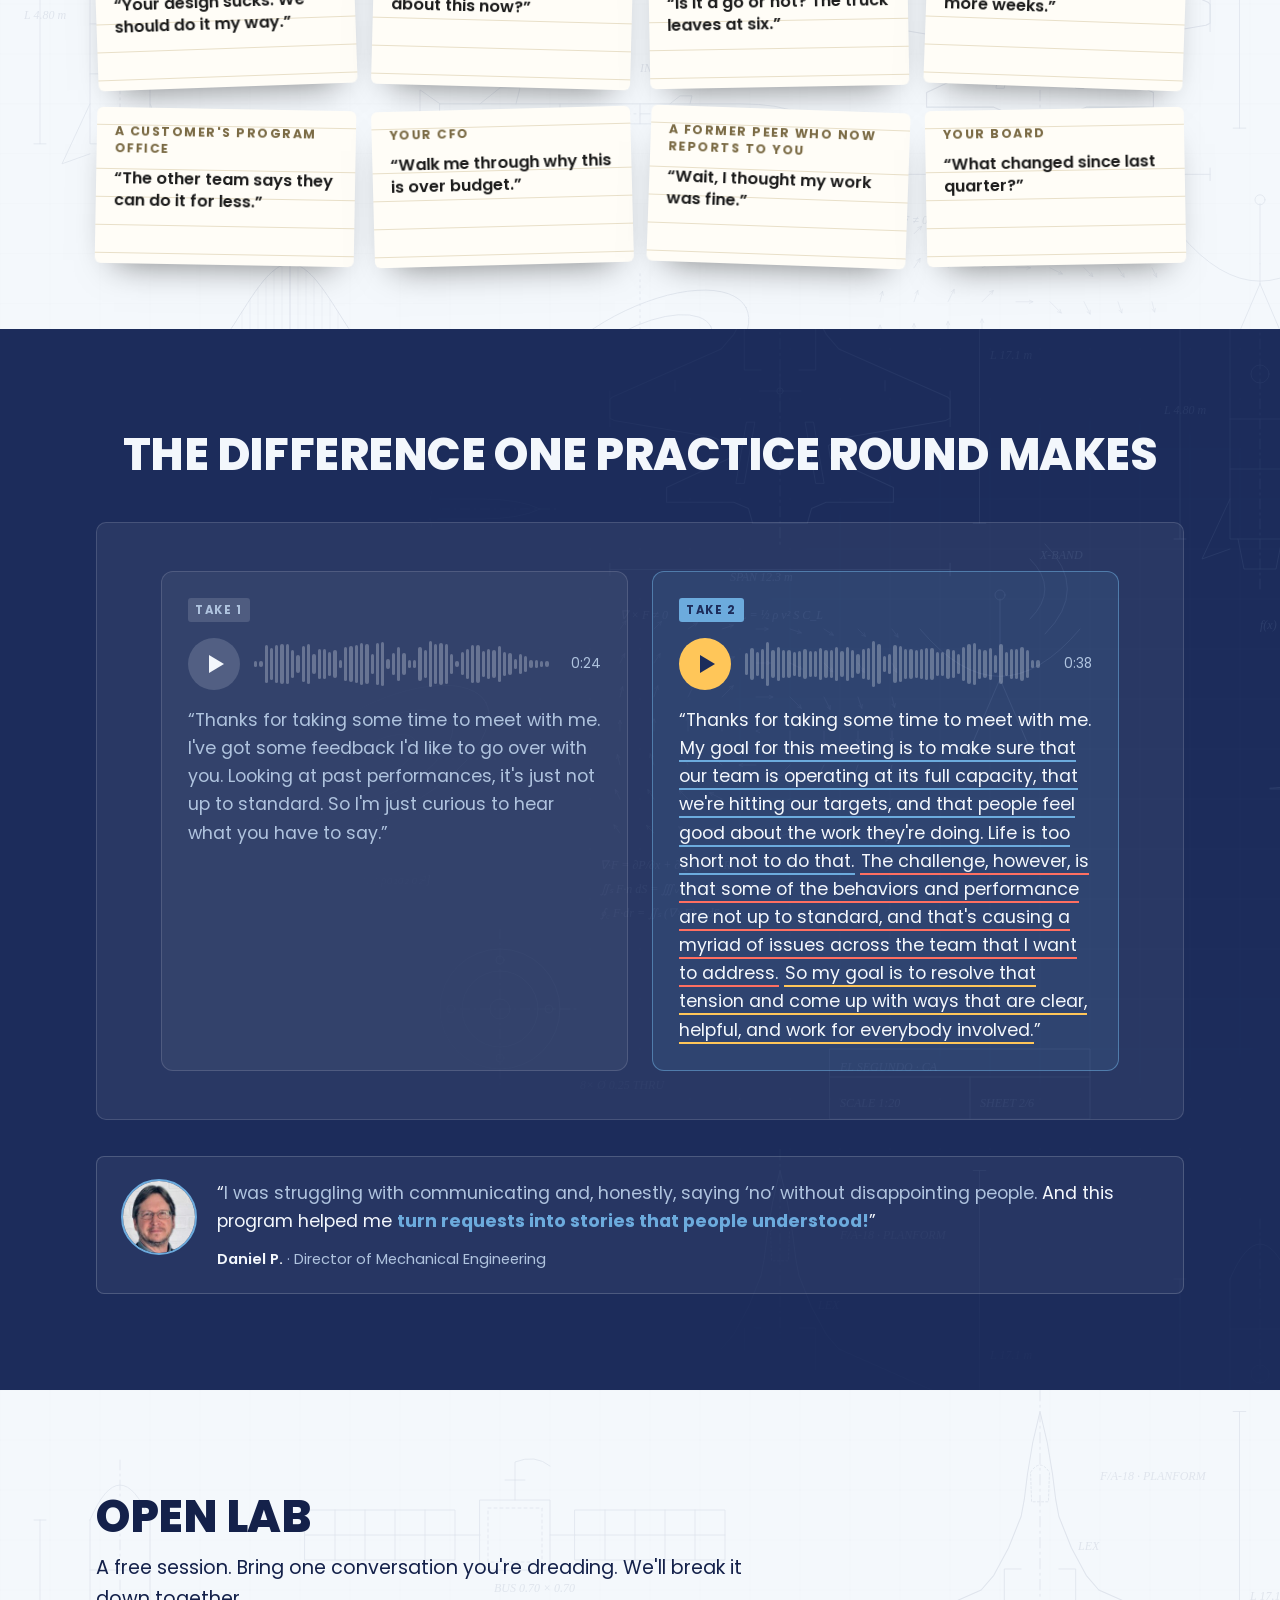
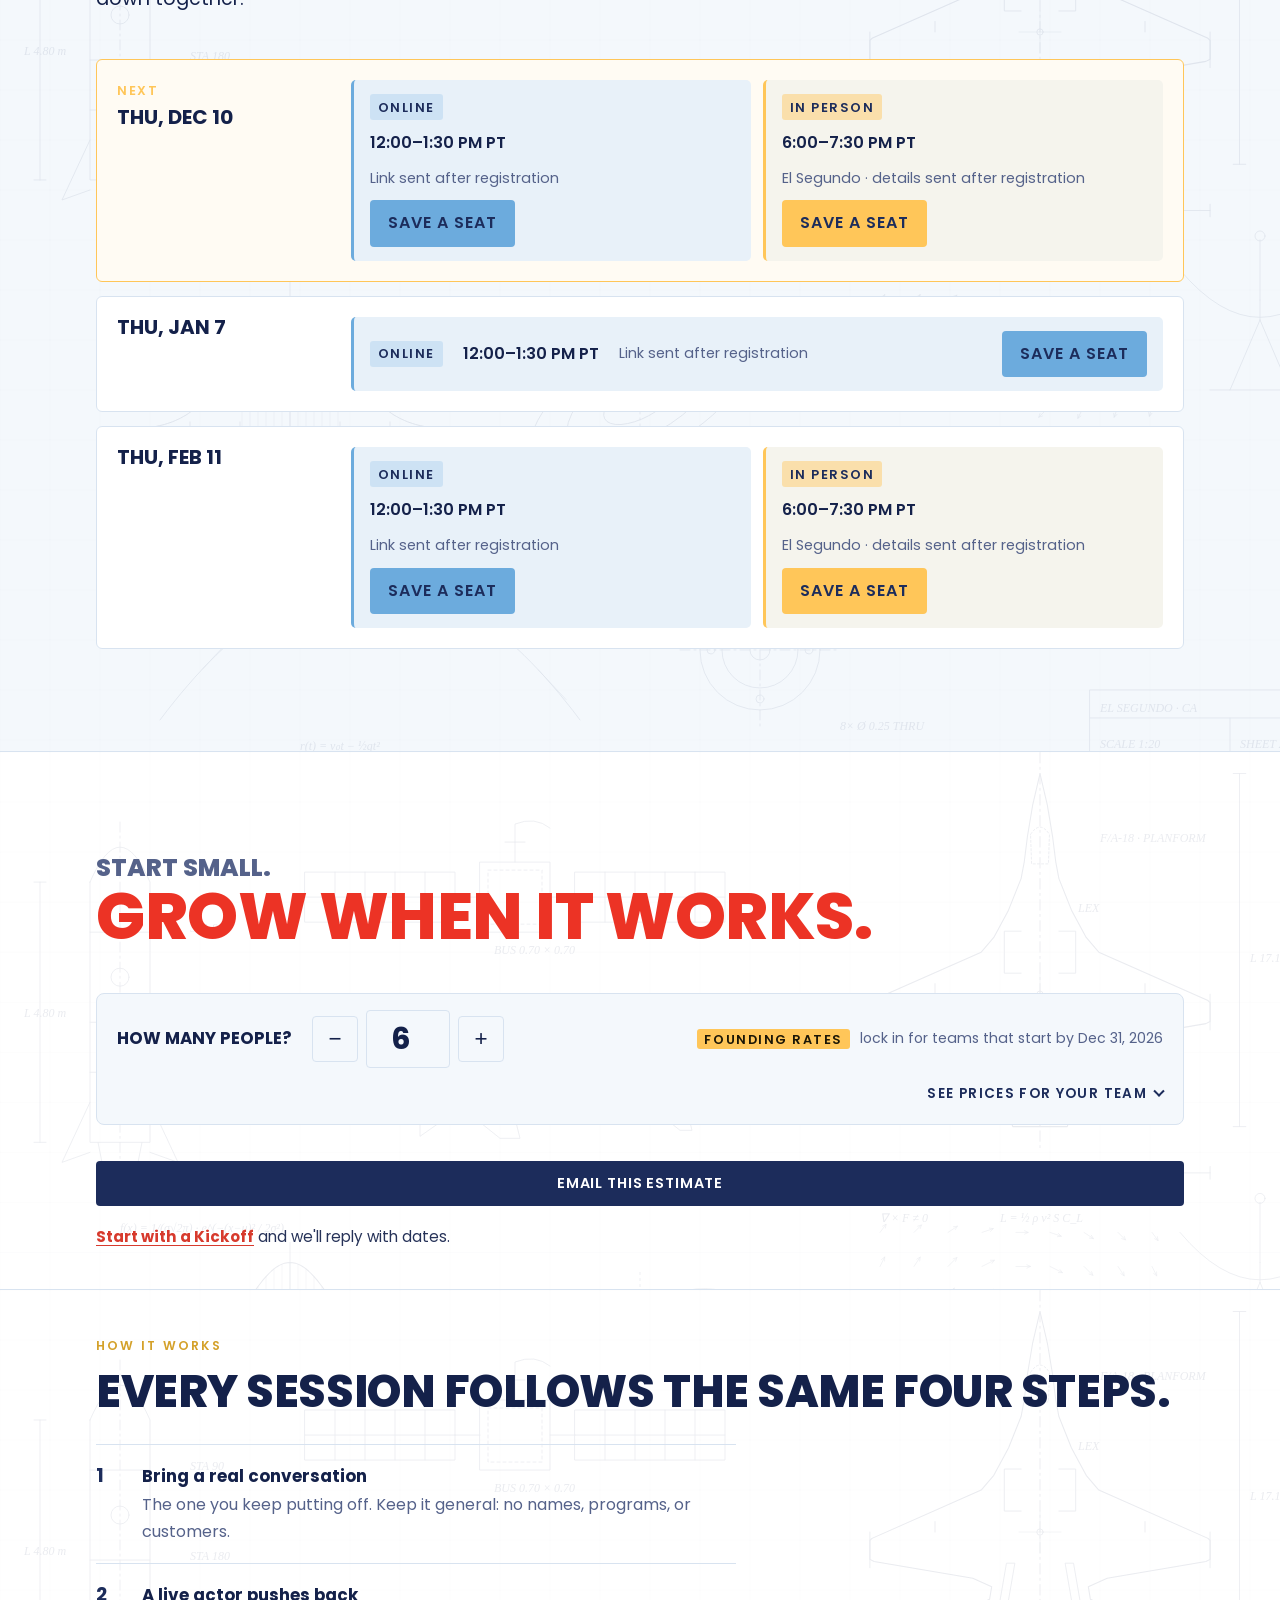
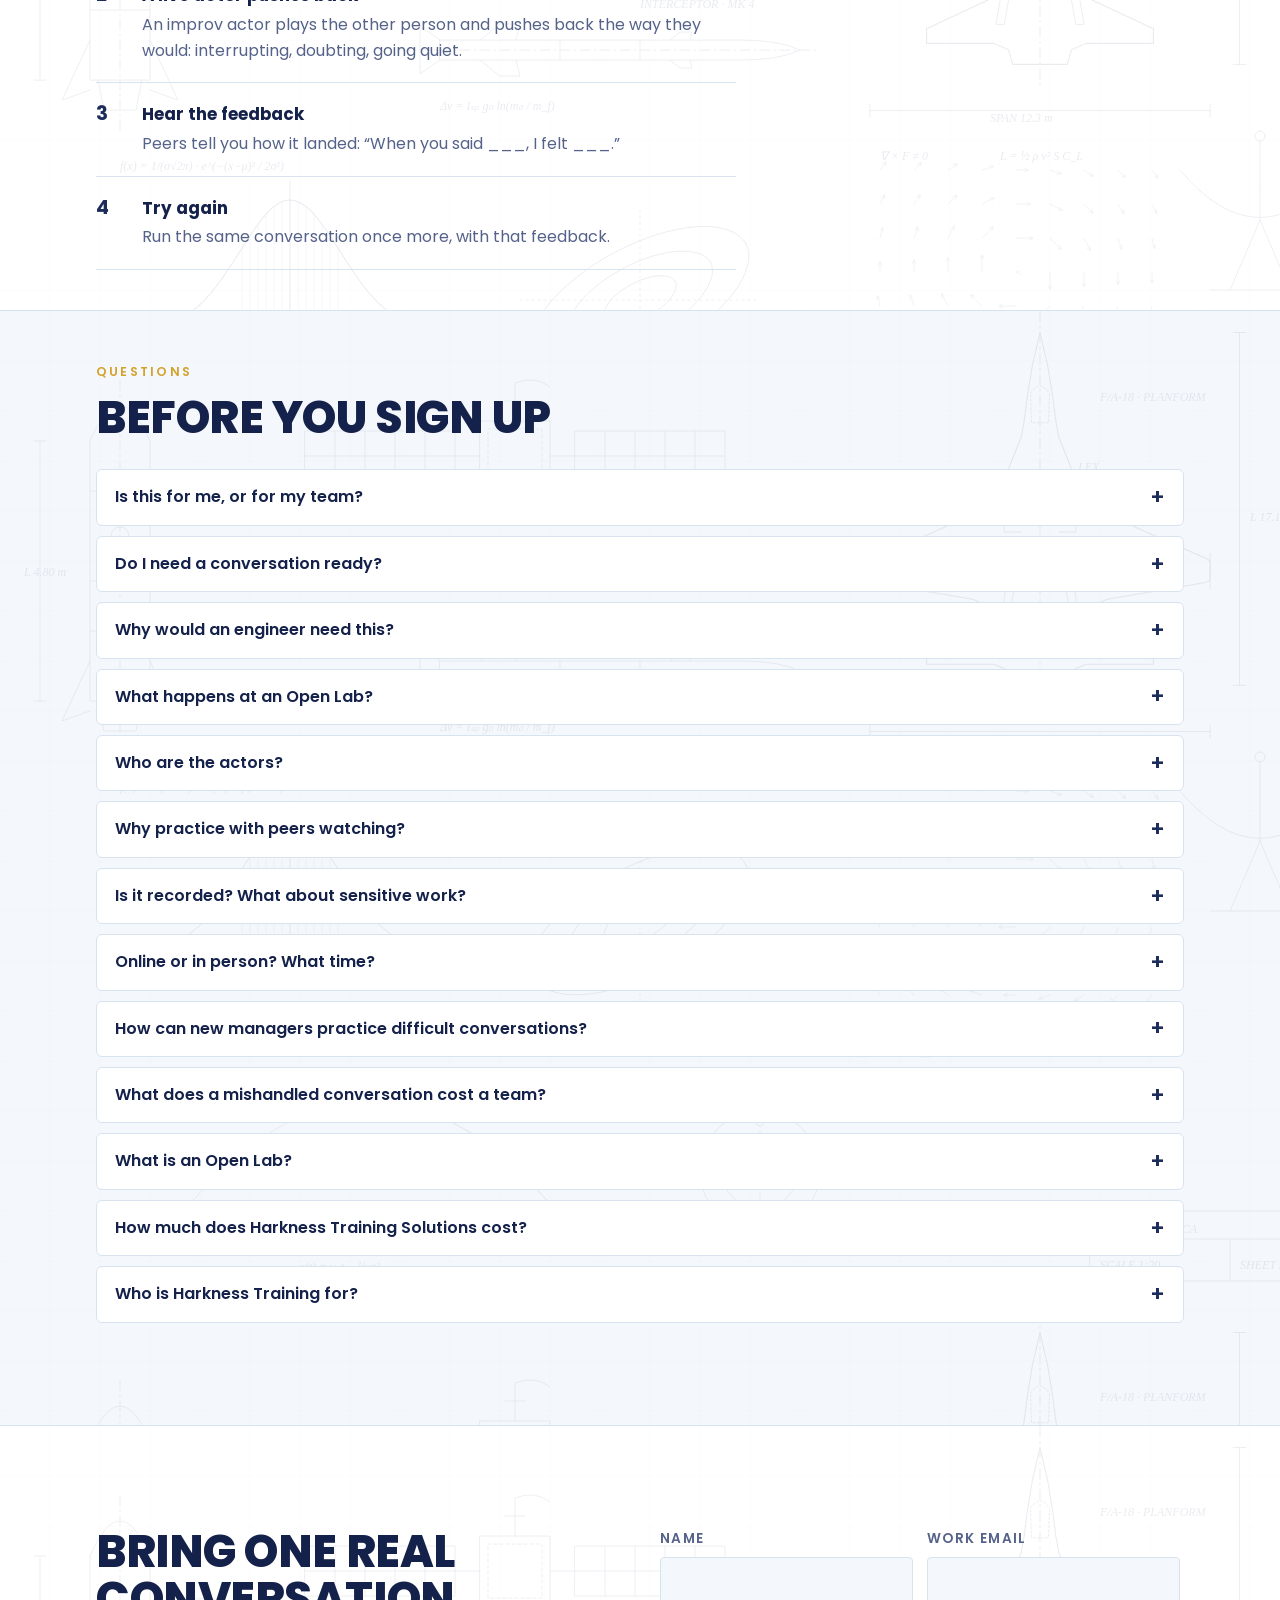
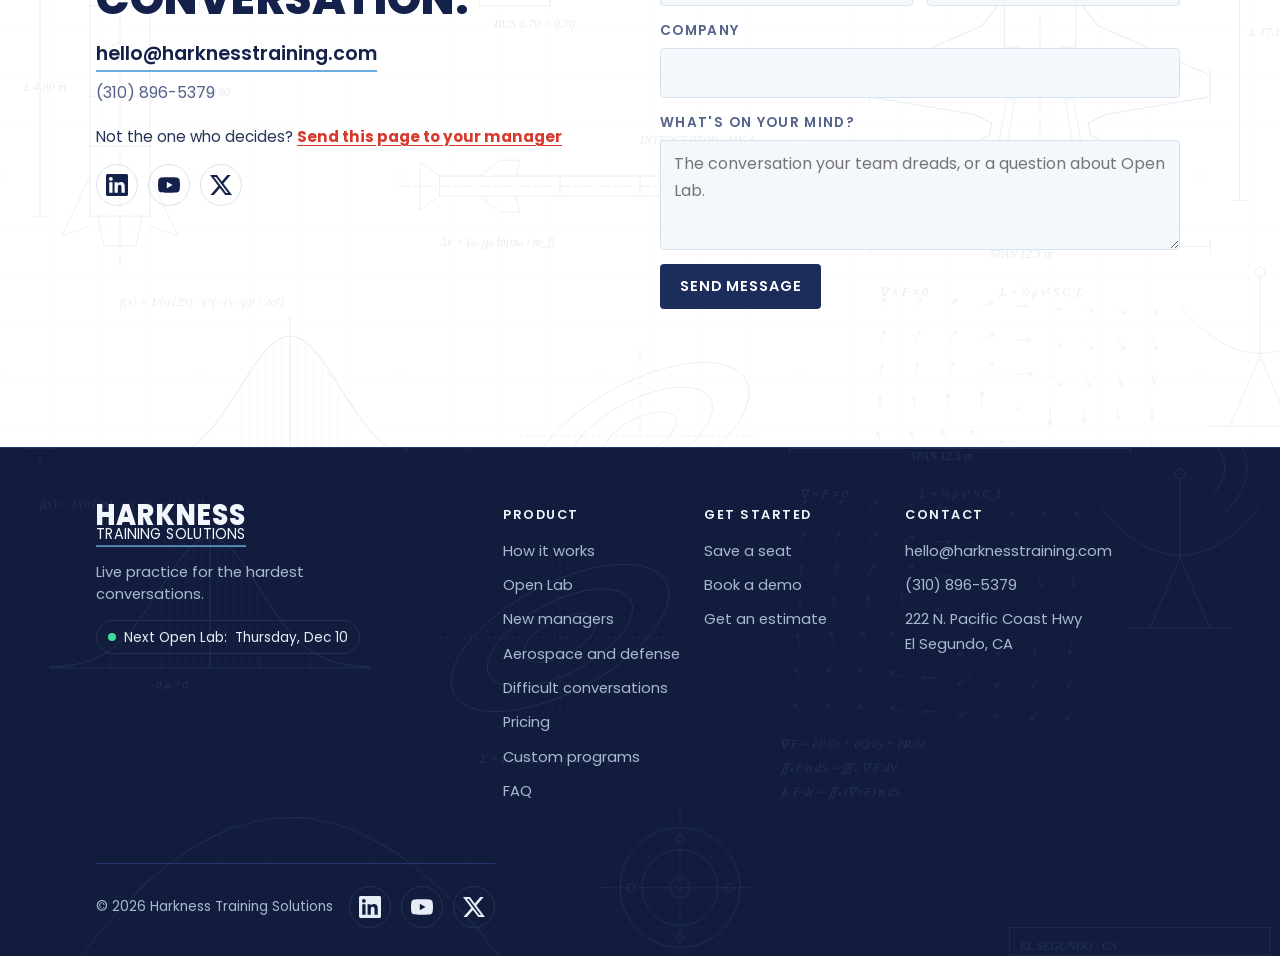
==== commit 67295e2d: "Remove U.S. Navy from the homepage logo marquee. Drop the visible wordmark and the matching hidden d" ====
--- a/index.html
+++ b/index.html
@@ -508,7 +508,6 @@
           <li><span class="logo-word" role="img" aria-label="Trinity University">Trinity University</span></li>
           <li><span class="logo-word" role="img" aria-label="WKS Restaurant Group">WKS Restaurant Group</span></li>
           <li><span class="logo-word" role="img" aria-label="U.S. Army">U.S. Army</span></li>
-          <li><span class="logo-word" role="img" aria-label="U.S. Navy">U.S. Navy</span></li>
         </ul>
         <ul class="logo-set" aria-hidden="true">
           <li><img src="assets/logos/google.svg" alt="" width="83" height="28" loading="lazy"></li>
@@ -524,7 +523,6 @@
           <li><span class="logo-word" aria-hidden="true">Trinity University</span></li>
           <li><span class="logo-word" aria-hidden="true">WKS Restaurant Group</span></li>
           <li><span class="logo-word" aria-hidden="true">U.S. Army</span></li>
-          <li><span class="logo-word" aria-hidden="true">U.S. Navy</span></li>
         </ul>
       </div>
     </div>
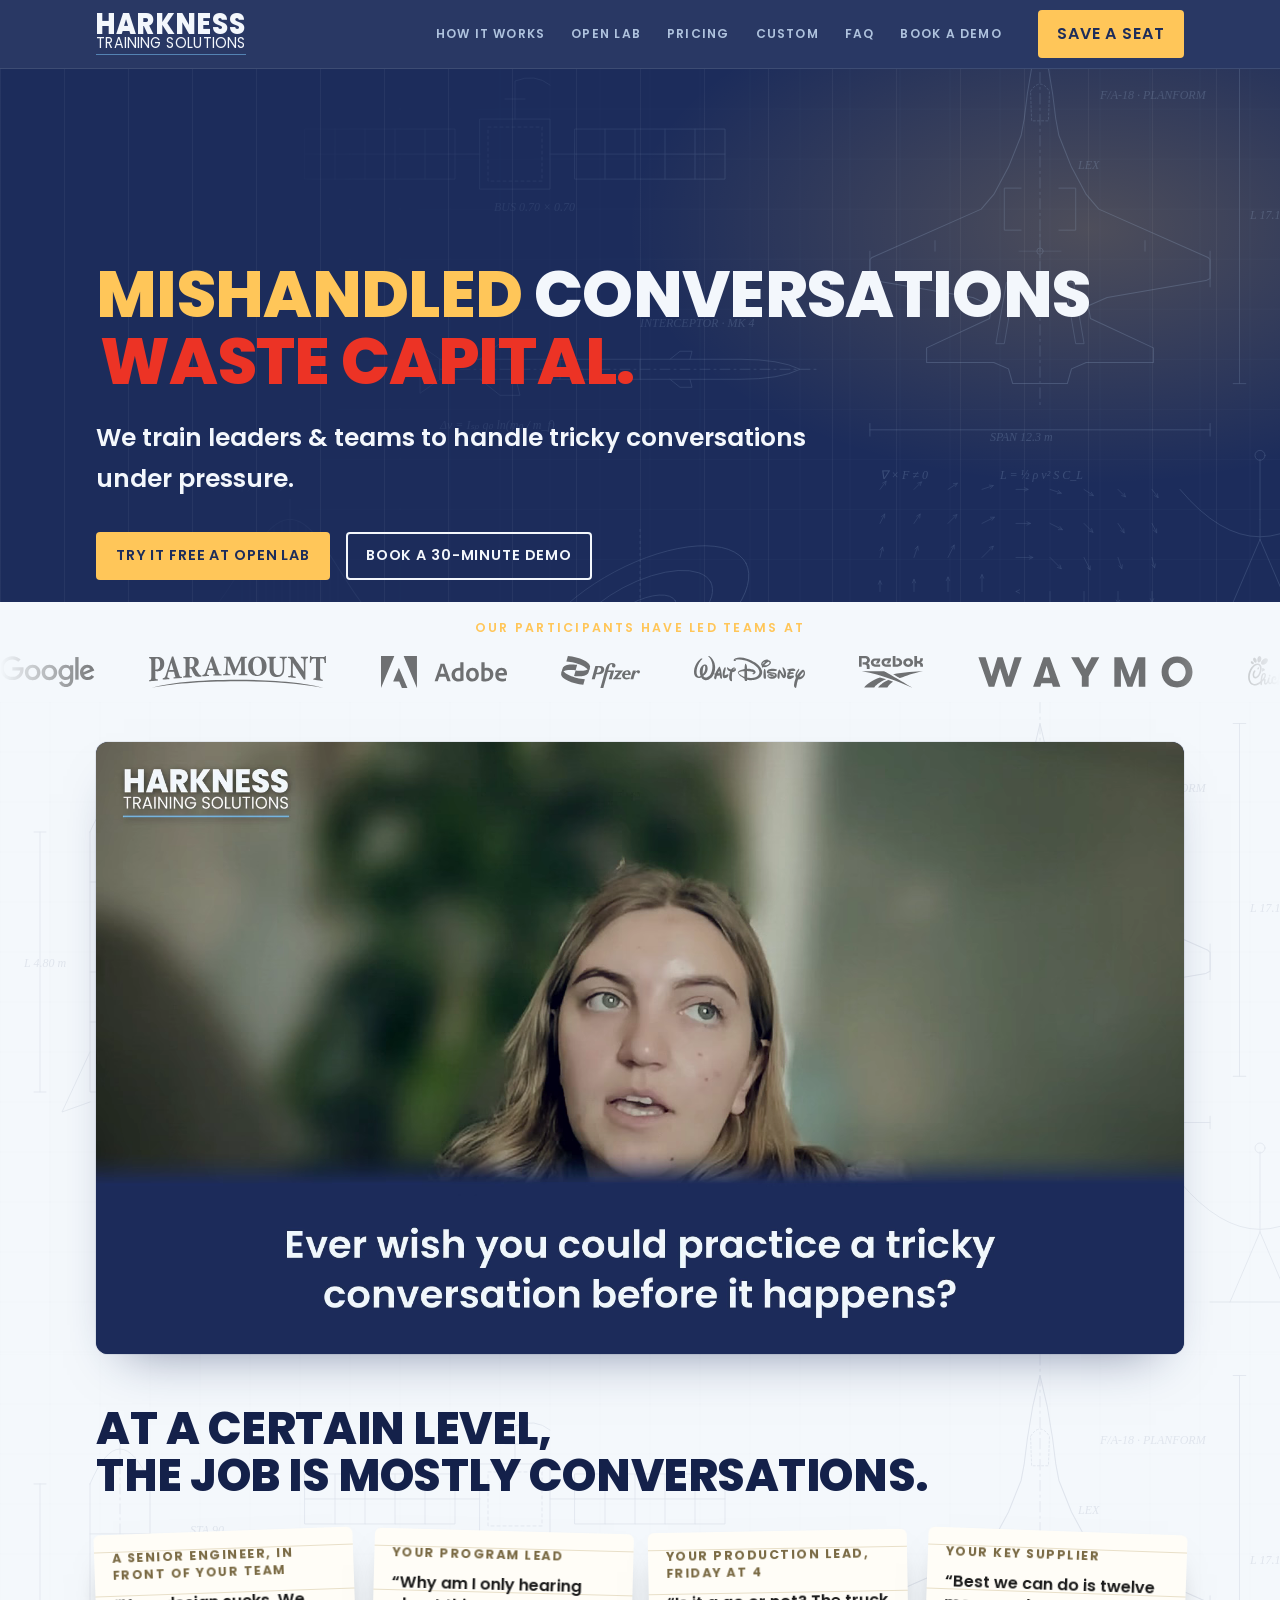
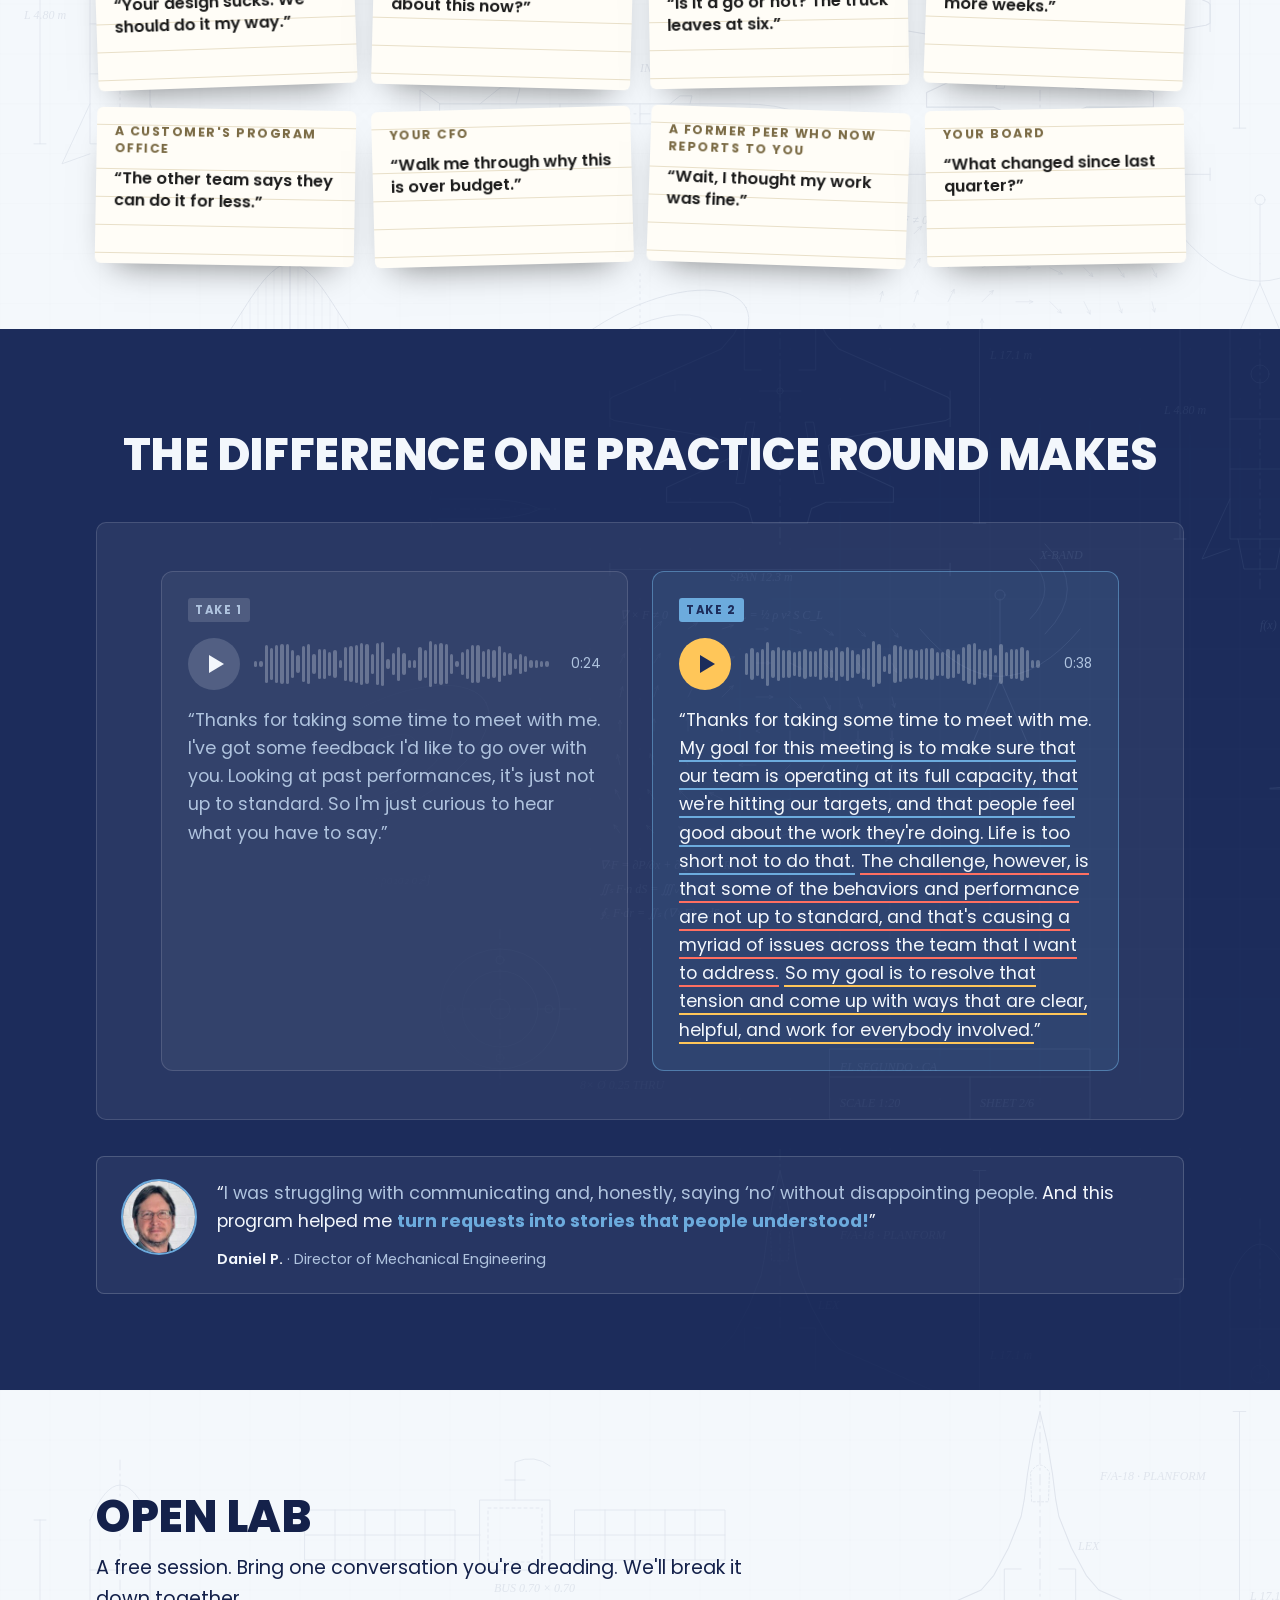
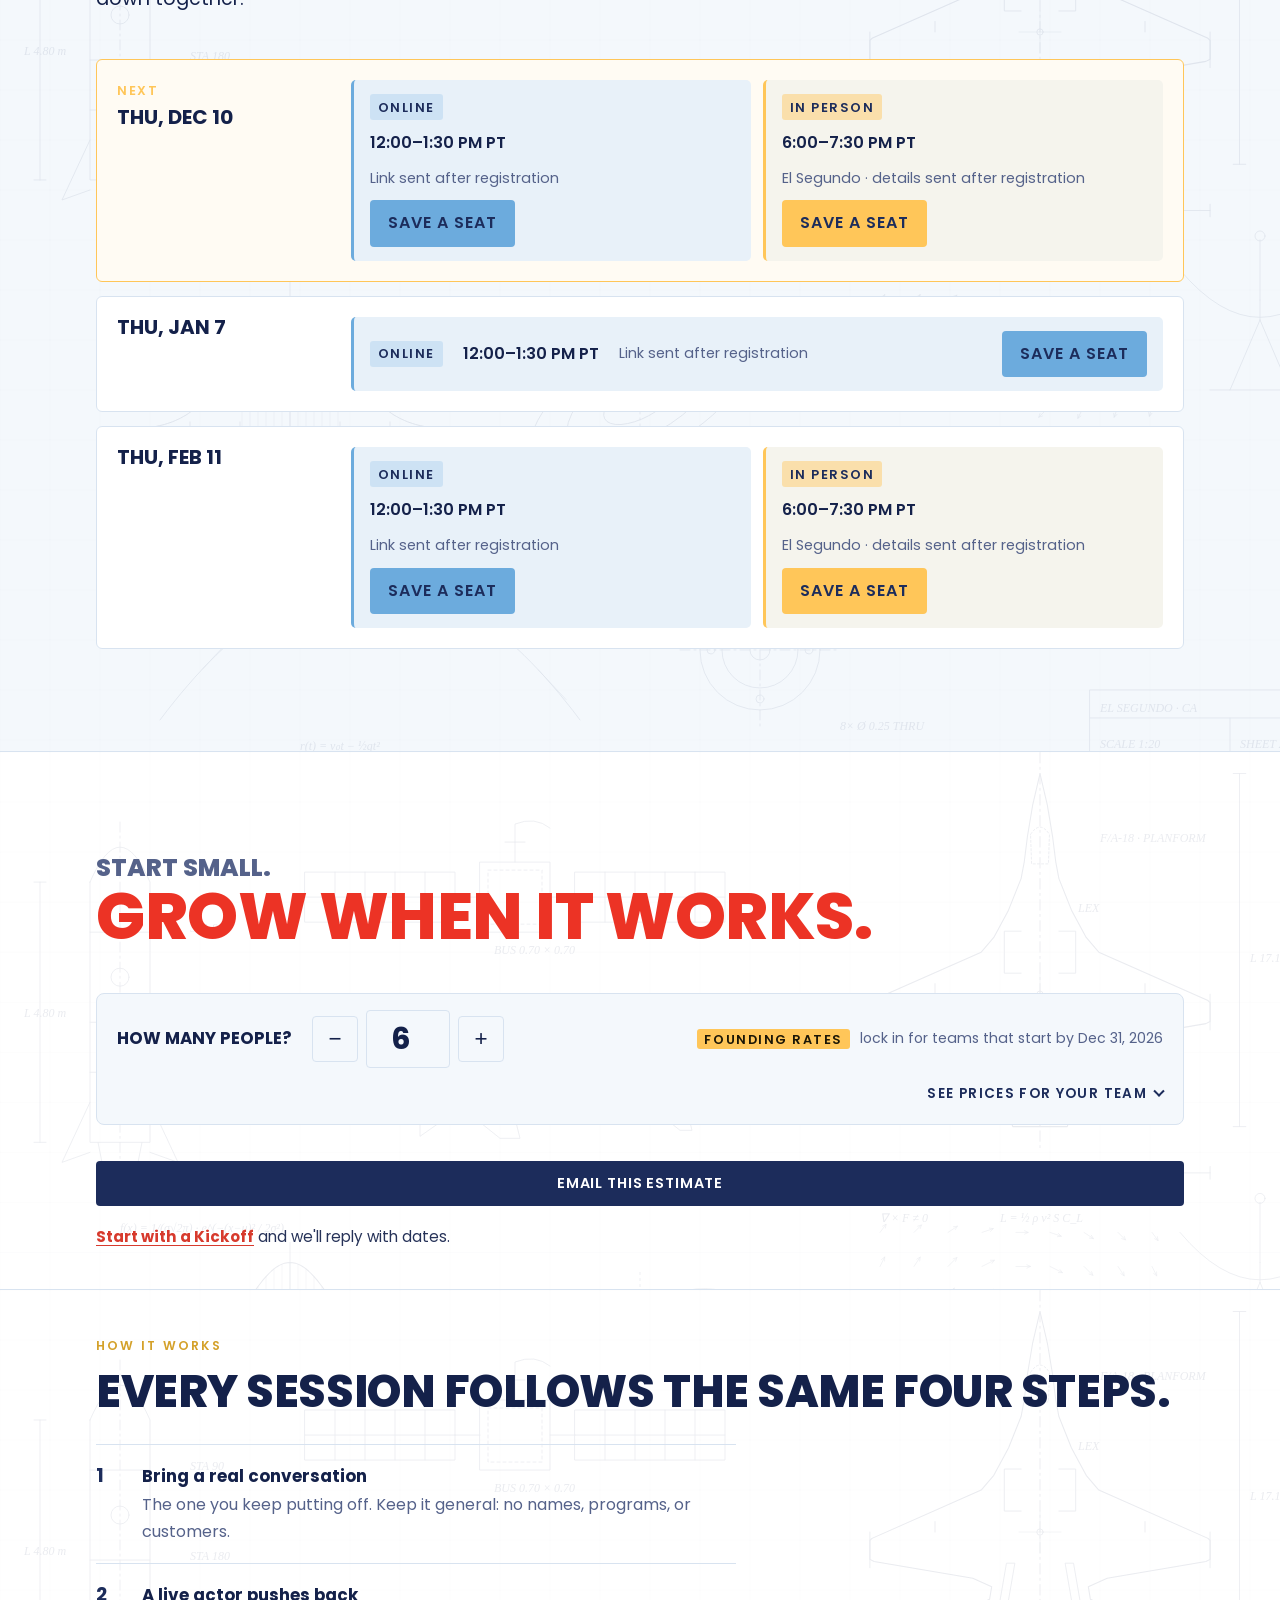
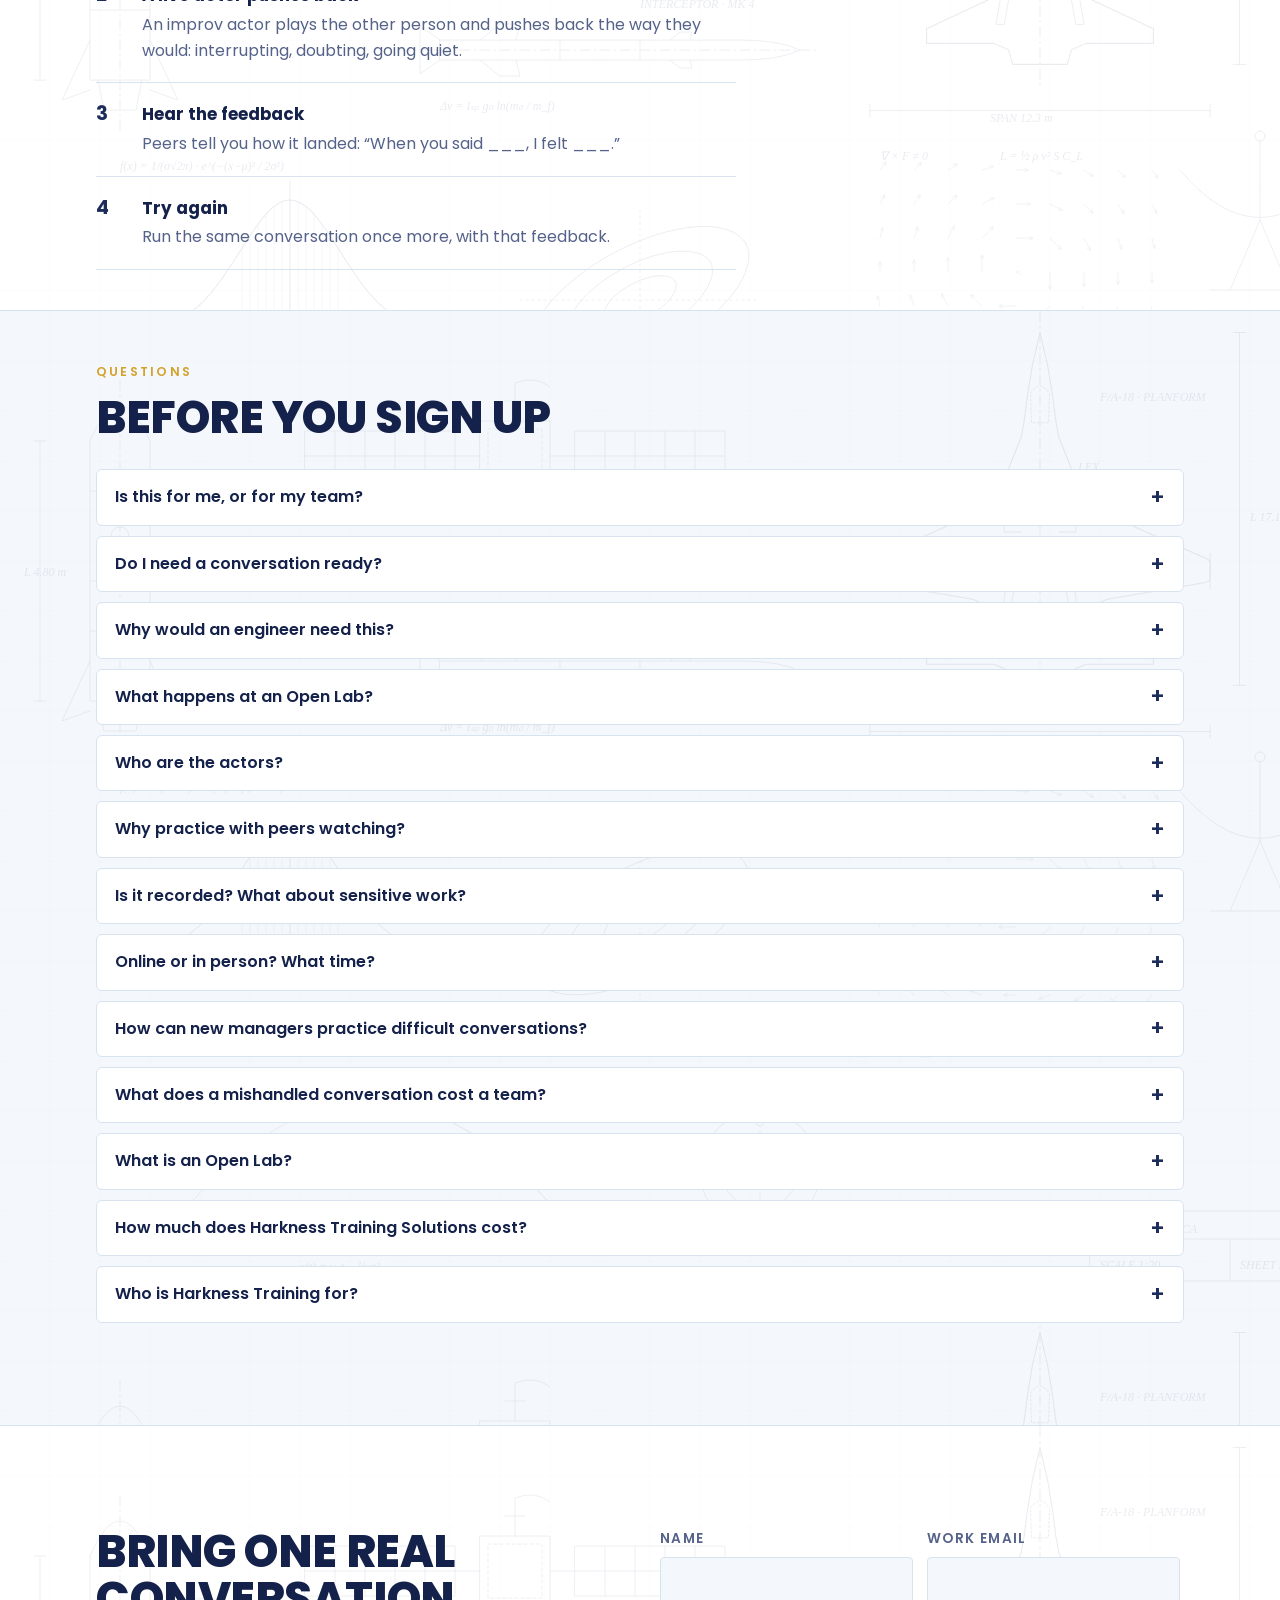
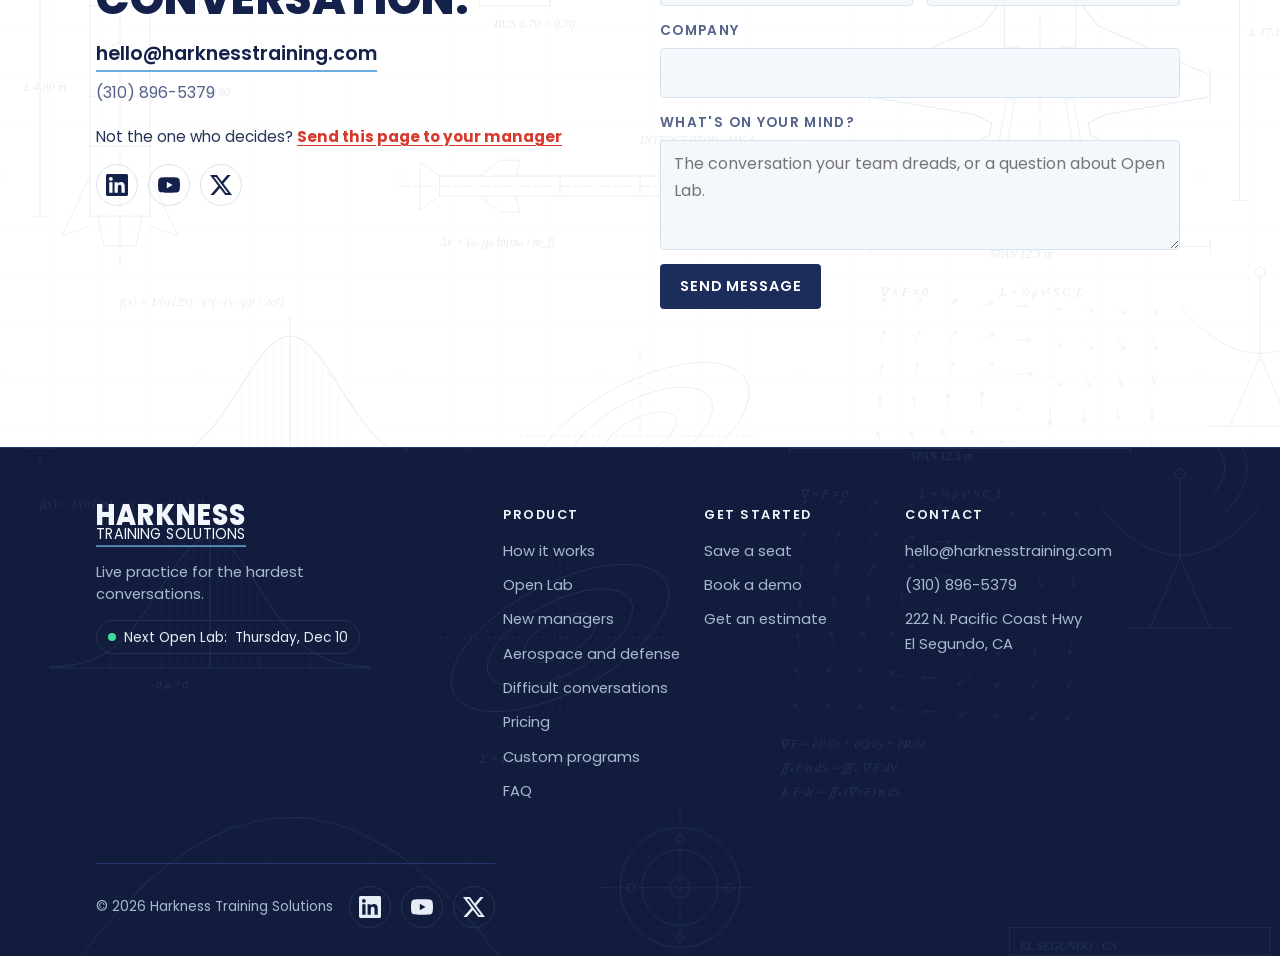
==== commit 494e0430: "Remove U.S. Army from the homepage logo marquee. Drop the visible wordmark and the matching hidden d" ====
--- a/index.html
+++ b/index.html
@@ -507,7 +507,6 @@
           <li><span class="logo-word" role="img" aria-label="Maranatha High School">Maranatha High School</span></li>
           <li><span class="logo-word" role="img" aria-label="Trinity University">Trinity University</span></li>
           <li><span class="logo-word" role="img" aria-label="WKS Restaurant Group">WKS Restaurant Group</span></li>
-          <li><span class="logo-word" role="img" aria-label="U.S. Army">U.S. Army</span></li>
         </ul>
         <ul class="logo-set" aria-hidden="true">
           <li><img src="assets/logos/google.svg" alt="" width="83" height="28" loading="lazy"></li>
@@ -522,7 +521,6 @@
           <li><span class="logo-word" aria-hidden="true">Maranatha High School</span></li>
           <li><span class="logo-word" aria-hidden="true">Trinity University</span></li>
           <li><span class="logo-word" aria-hidden="true">WKS Restaurant Group</span></li>
-          <li><span class="logo-word" aria-hidden="true">U.S. Army</span></li>
         </ul>
       </div>
     </div>
